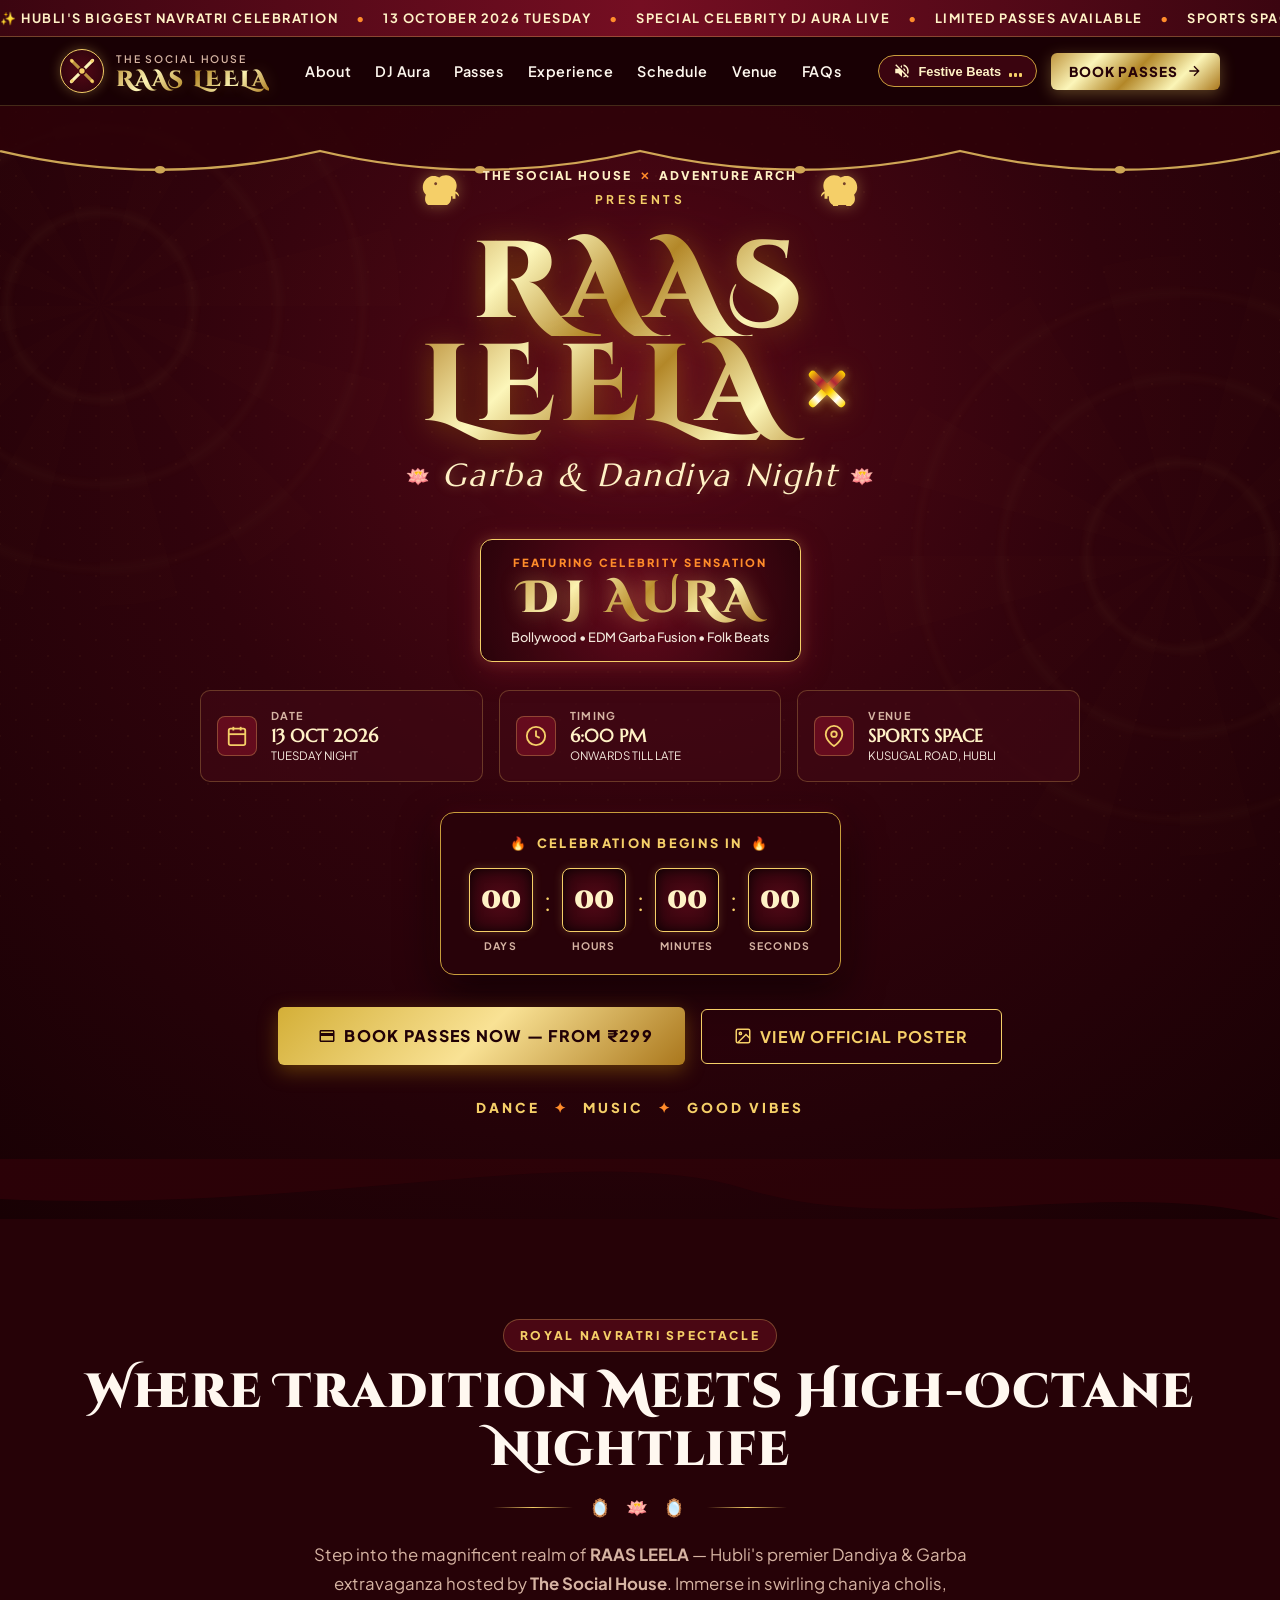
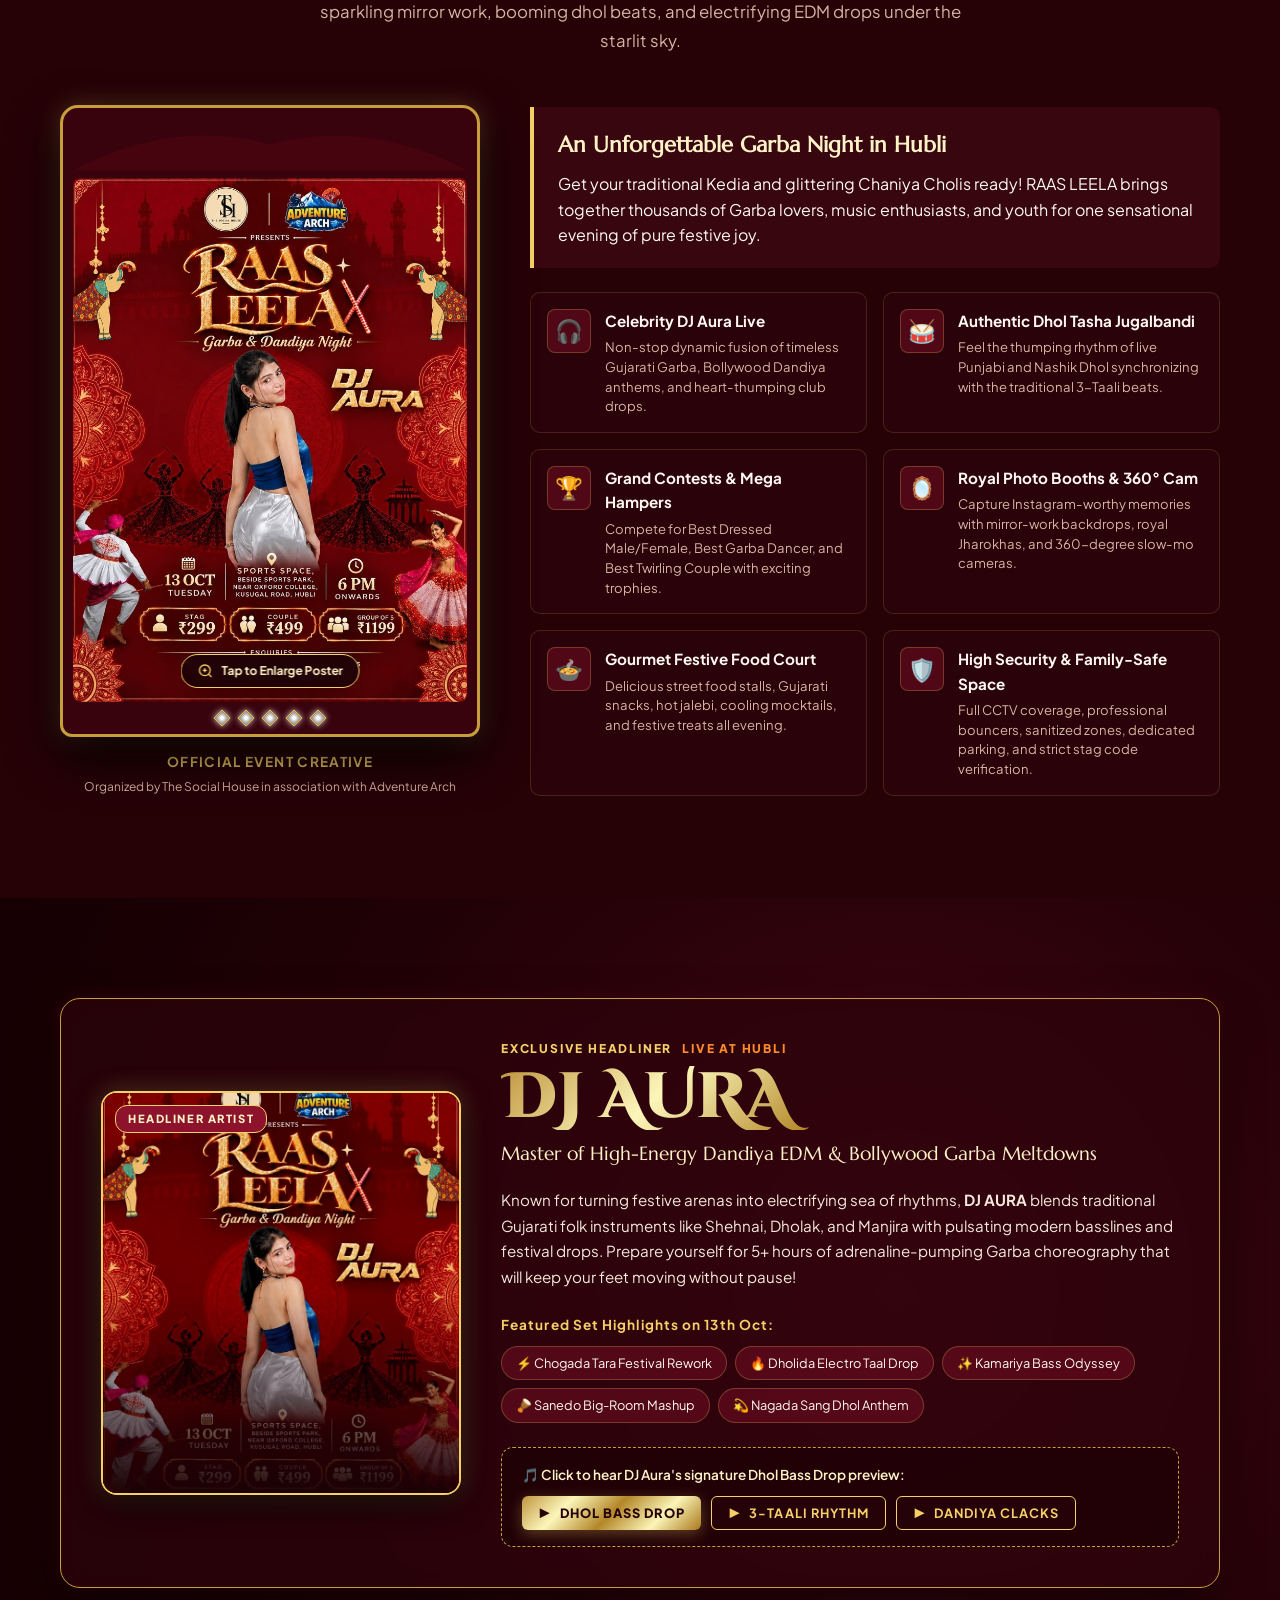
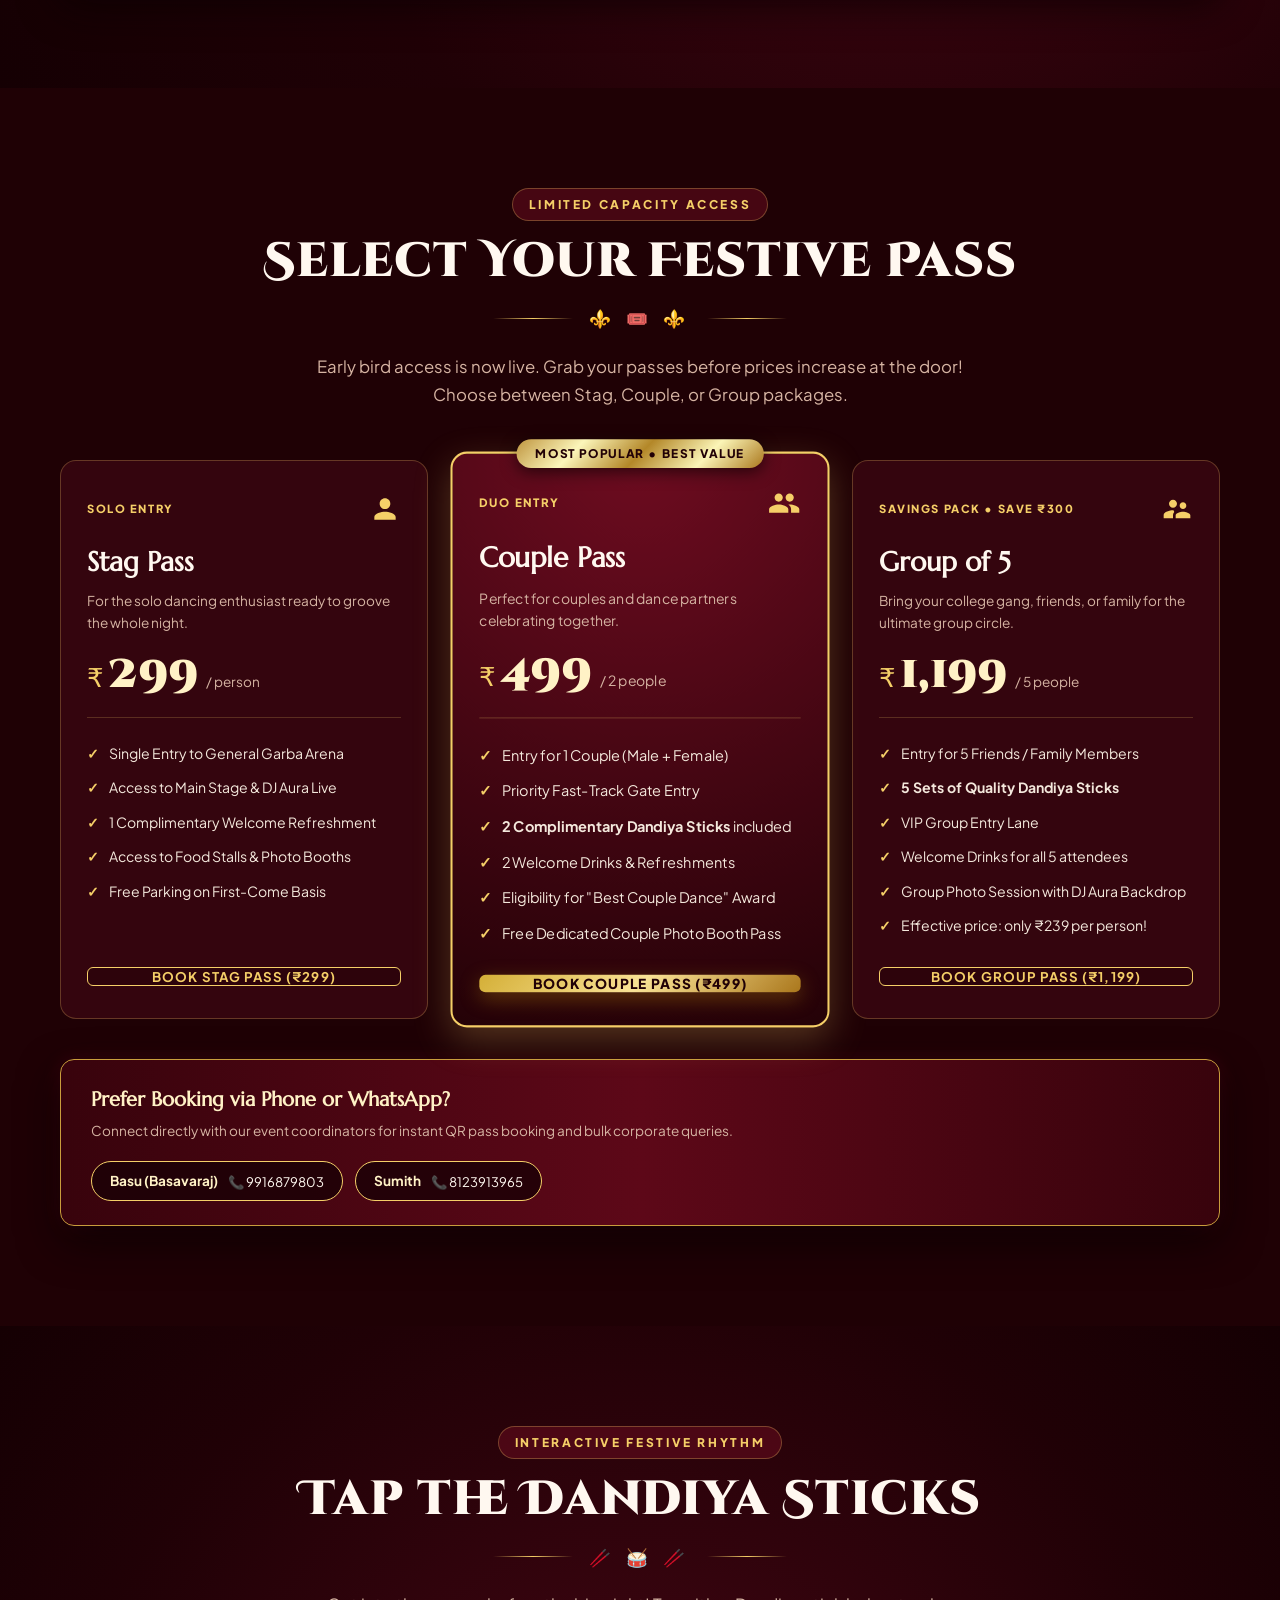
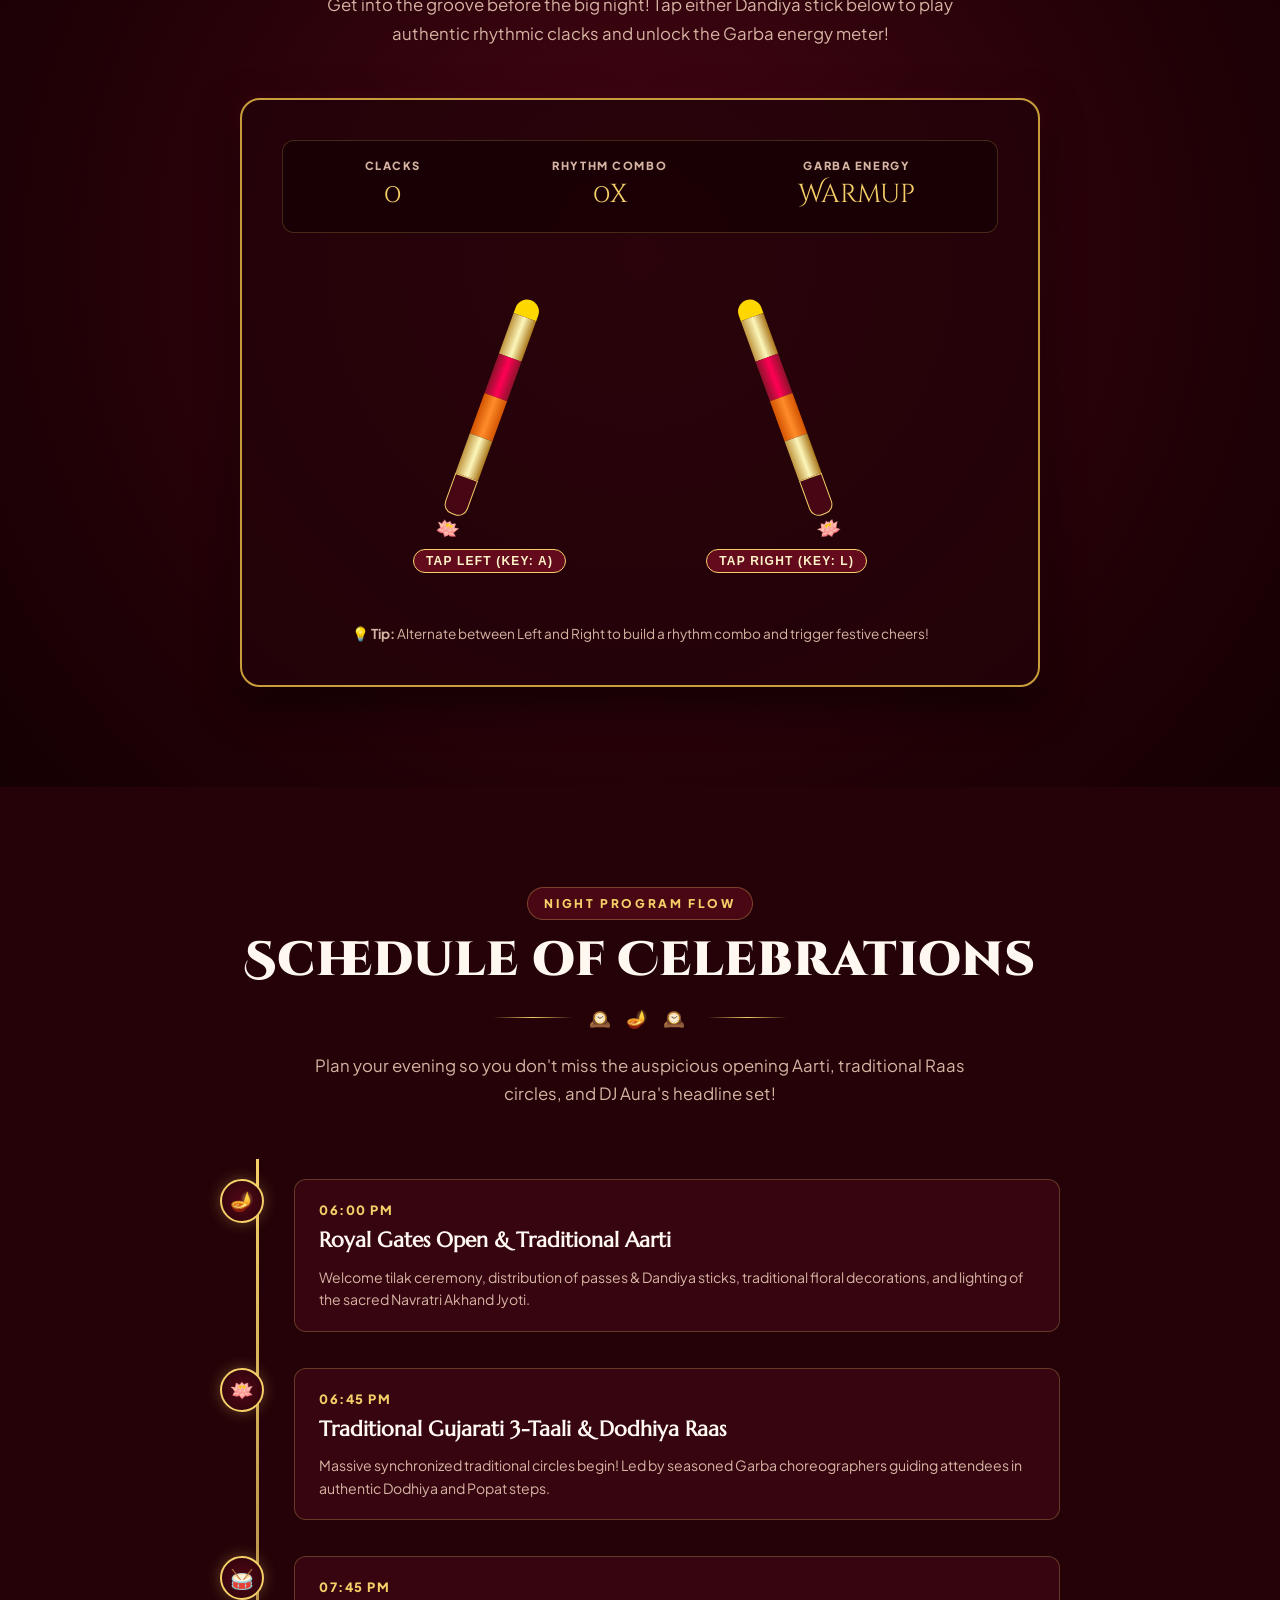
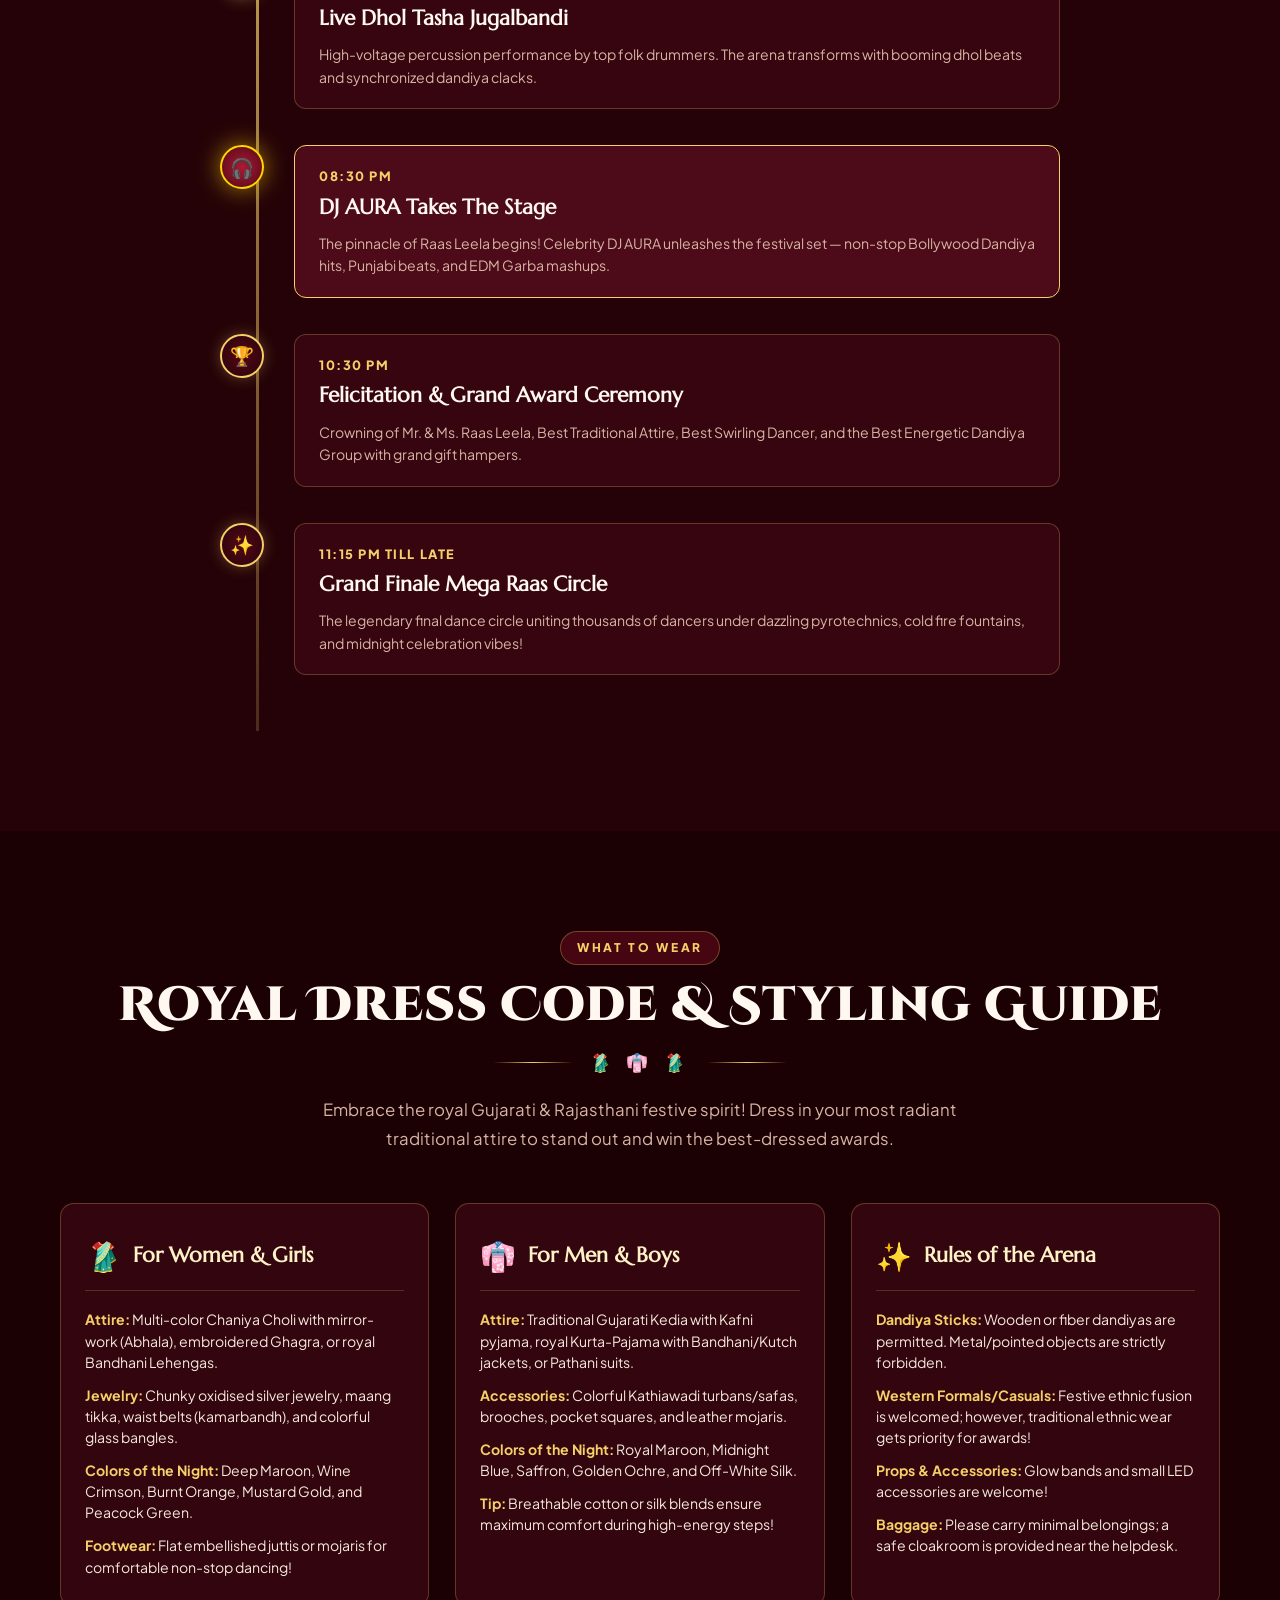
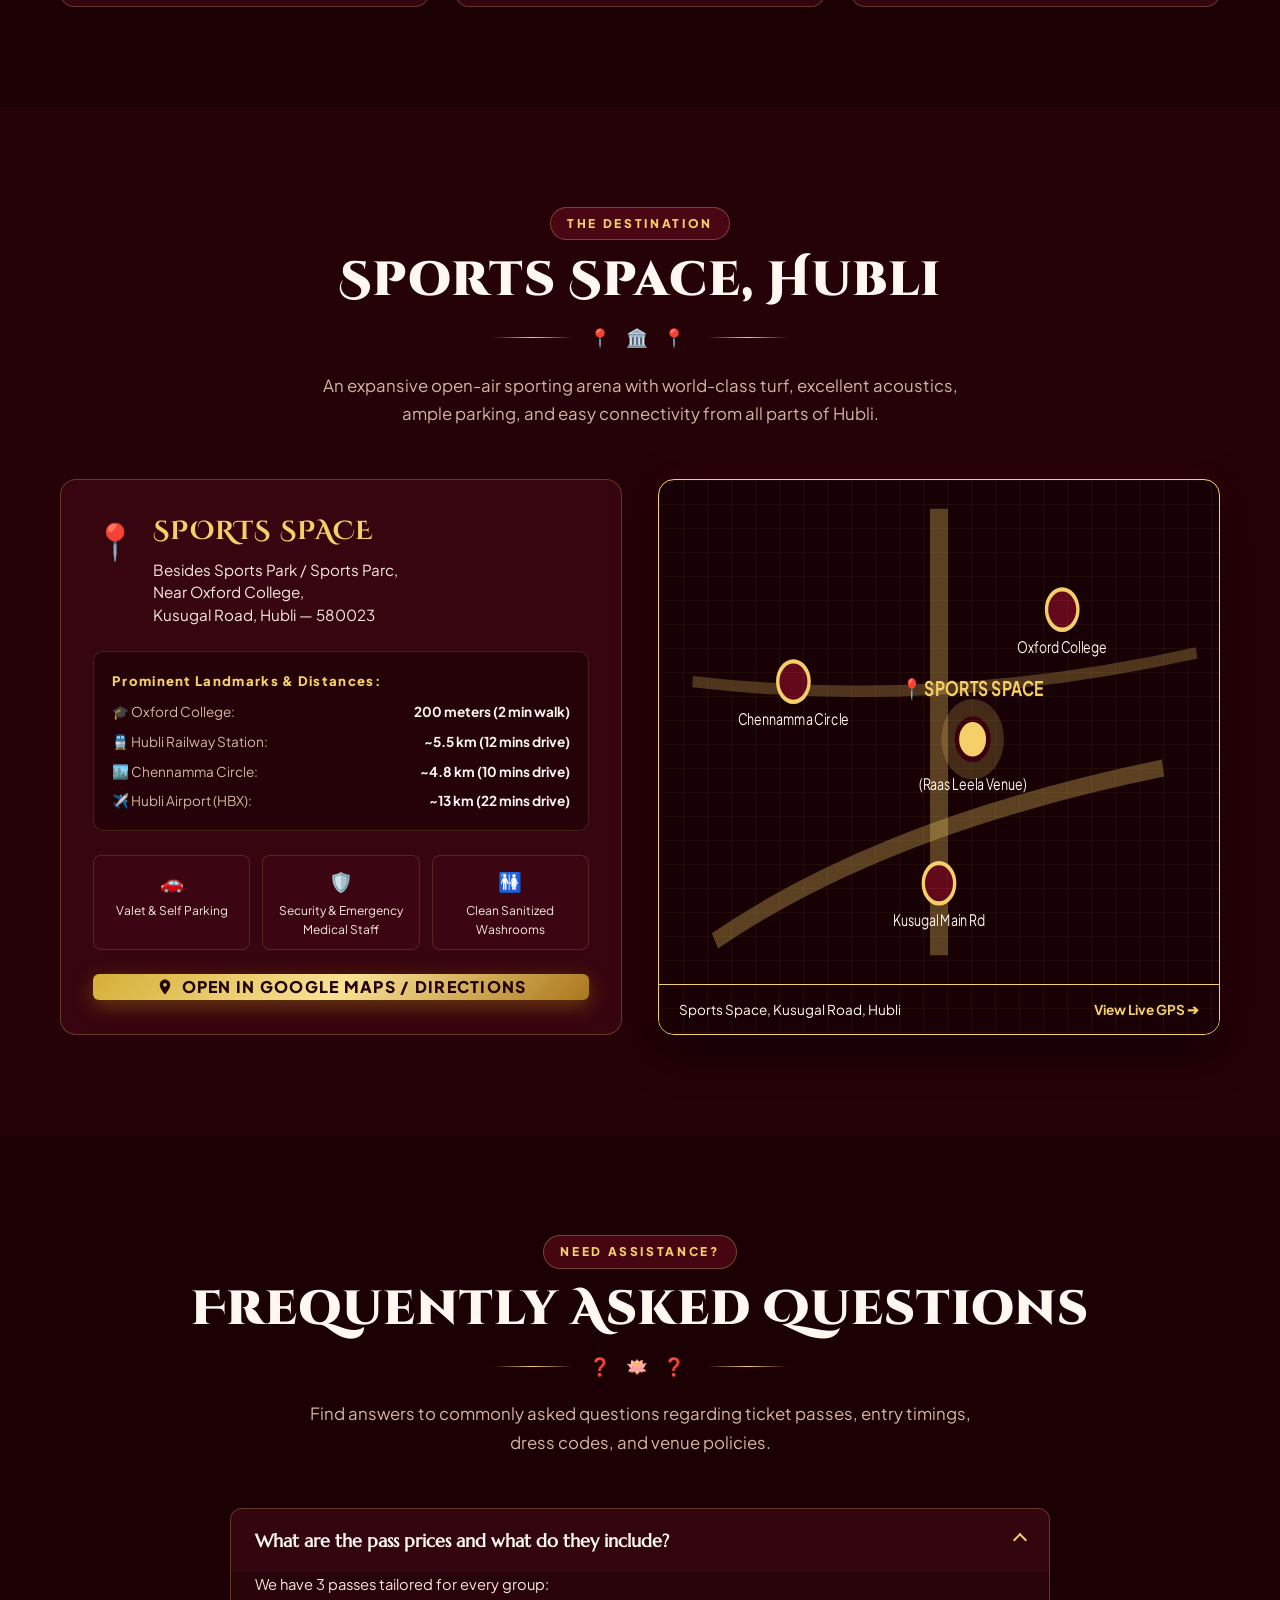
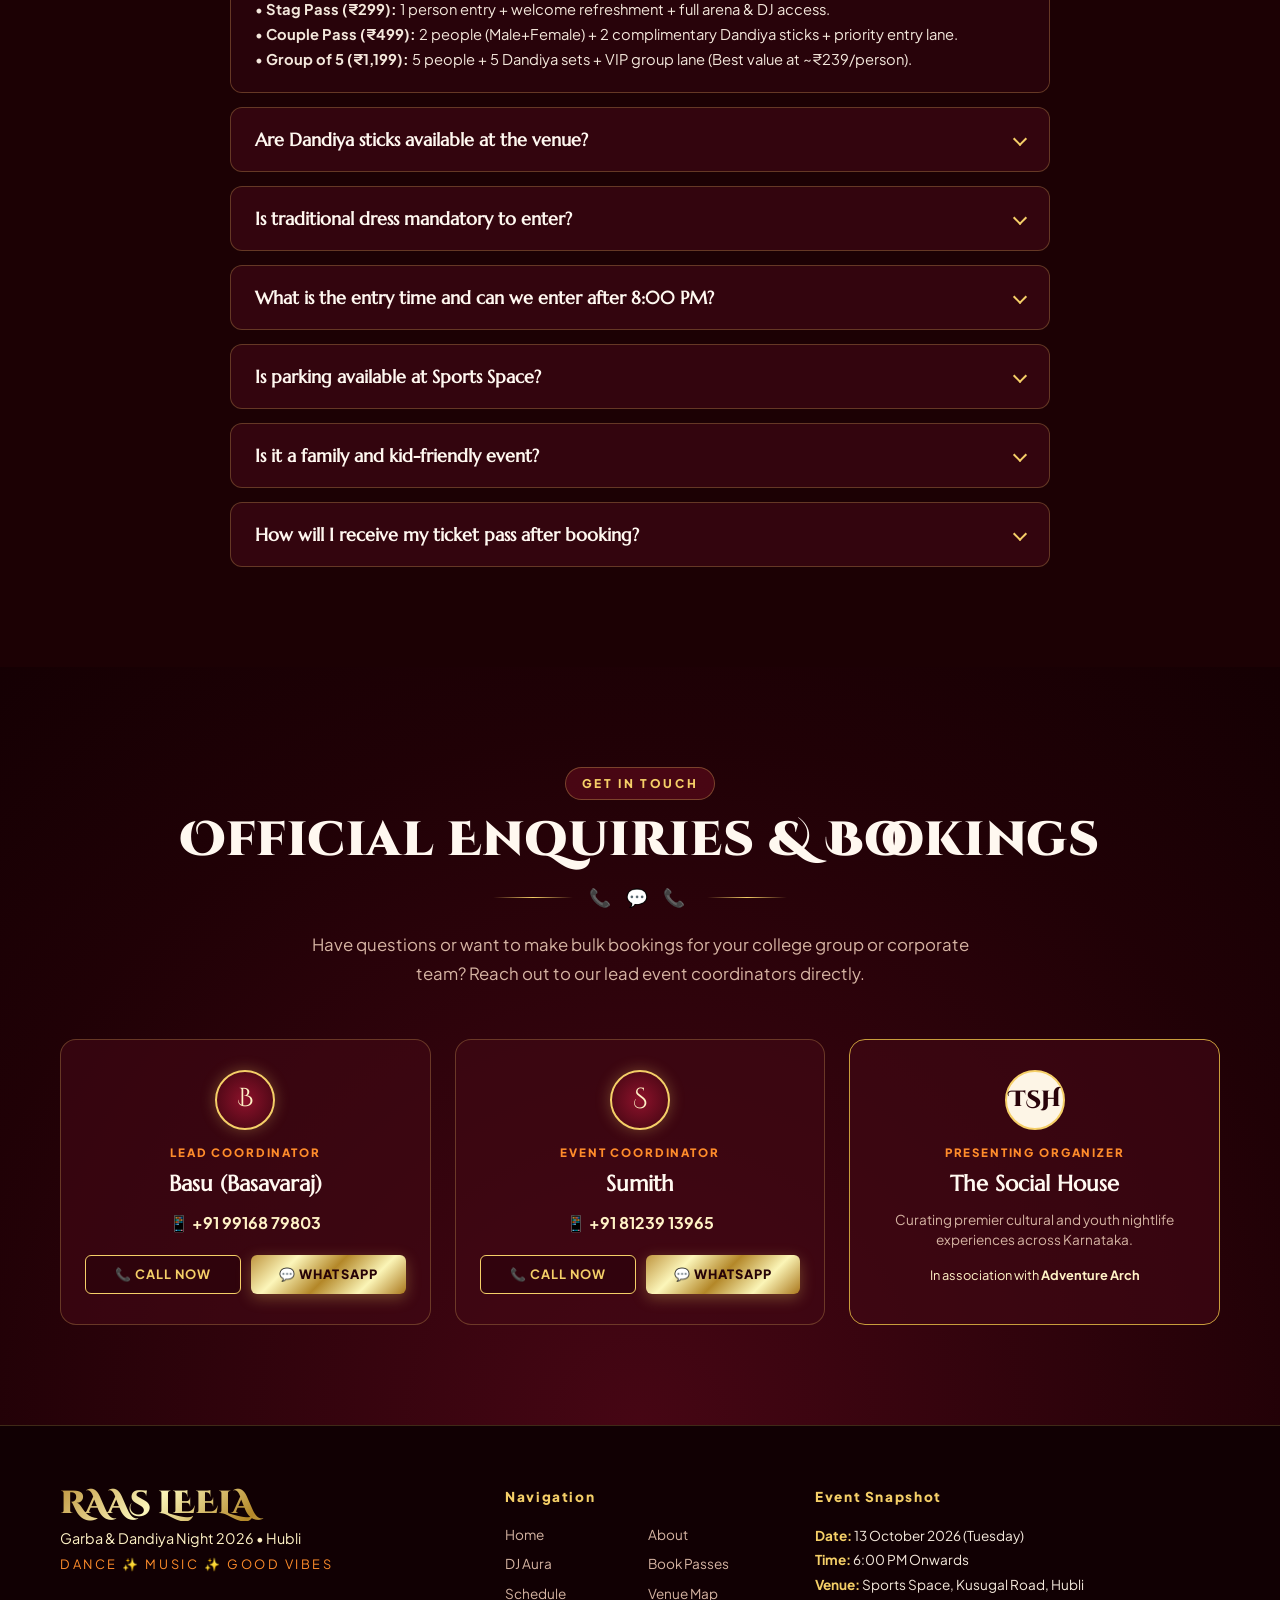
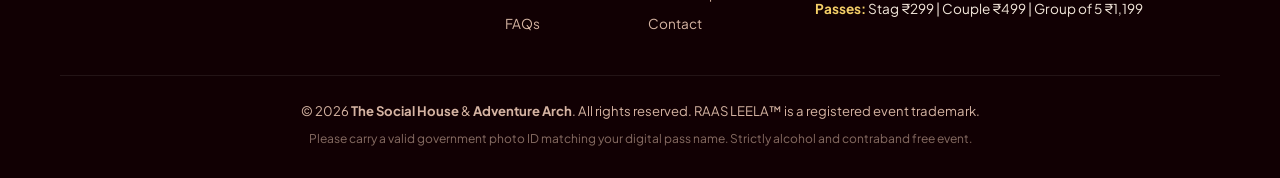
==== index.html @ f347cc09 "Add files via upload" ====
<!DOCTYPE html>
<html lang="en">
<head>
  <meta charset="UTF-8">
  <meta name="viewport" content="width=device-width, initial-scale=1.0">
  <title>RAAS LEELA 2026 | Garba & Dandiya Night with DJ AURA | The Social House, Hubli</title>
  <meta name="description" content="Experience the grandest Navratri celebration in Hubli! RAAS LEELA Garba & Dandiya Night presented by The Social House featuring DJ AURA on 13 October 2026 at Sports Space, Kusugal Road, Hubli. Book your Stag, Couple, and Group passes now!">
  <meta name="keywords" content="Raas Leela, Hubli Garba 2026, Dandiya Night Hubli, DJ Aura, The Social House, Sports Space Hubli, Navratri Hubli, Garba passes">
  
  <!-- Open Graph / Meta -->
  <meta property="og:title" content="RAAS LEELA 2026 | Garba & Dandiya Night with DJ AURA">
  <meta property="og:description" content="The biggest & most energetic Navratri celebration in Hubli! 13 Oct 2026 at Sports Space. Stag, Couple & Group passes live.">
  <meta property="og:image" content="poster.jpg">
  <meta property="og:type" content="website">

  <!-- Favicon SVG -->
  <link rel="icon" href="data:image/svg+xml,<svg xmlns='http://www.w3.org/2000/svg' viewBox='0 0 100 100'><text y='.9em' font-size='90'>🪔</text></svg>">

  <!-- Google Fonts: Royal Indian & Modern Festive Typography -->
  <link rel="preconnect" href="https://fonts.googleapis.com">
  <link rel="preconnect" href="https://fonts.gstatic.com" crossorigin>
  <link href="https://fonts.googleapis.com/css2?family=Cinzel+Decorative:wght@700;900&family=Marcellus&family=Plus+Jakarta+Sans:wght@300;400;500;600;700;800&family=Rozha+One&display=swap" rel="stylesheet">

  <link rel="stylesheet" href="styles.css">
</head>
<body class="theme-royal-maroon">

  <!-- Background Decorative Canvas for Floating Embers & Diya Sparkles -->
  <canvas id="ambient-particles" class="ambient-canvas" aria-hidden="true"></canvas>

  <!-- Traditional Bandhani Subtle Pattern Overlay -->
  <div class="bandhani-pattern-overlay" aria-hidden="true"></div>

  <!-- Announcement Ticker -->
  <div class="top-announcement-bar">
    <div class="ticker-content">
      <span>✨ HUBLI'S BIGGEST NAVRATRI CELEBRATION</span>
      <span class="ticker-bullet">•</span>
      <span>13 OCTOBER 2026 TUESDAY</span>
      <span class="ticker-bullet">•</span>
      <span>SPECIAL CELEBRITY DJ AURA LIVE</span>
      <span class="ticker-bullet">•</span>
      <span>LIMITED PASSES AVAILABLE</span>
      <span class="ticker-bullet">•</span>
      <span>SPORTS SPACE, KUSUGAL ROAD, HUBLI</span>
      <span class="ticker-bullet">•</span>
      <span>DANCE • MUSIC • GOOD VIBES</span>
    </div>
  </div>

  <!-- Main Navigation Header -->
  <header class="site-header" id="header">
    <div class="container header-container">
      
      <!-- Logo Branding -->
      <a href="#hero" class="brand-logo" aria-label="Raas Leela Navratri 2026 Homepage">
        <div class="logo-symbol">
          <!-- Crossed Dandiya Icon -->
          <svg class="dandiya-logo-icon" viewBox="0 0 48 48" fill="none" xmlns="http://www.w3.org/2000/svg">
            <line x1="8" y1="40" x2="40" y2="8" stroke="url(#goldGrad1)" stroke-width="4.5" stroke-linecap="round"/>
            <line x1="40" y1="40" x2="8" y2="8" stroke="url(#goldGrad2)" stroke-width="4.5" stroke-linecap="round"/>
            <circle cx="24" cy="24" r="5" fill="#f5cf68" stroke="#3b000b" stroke-width="2"/>
            <circle cx="9" cy="39" r="2.5" fill="#f5cf68"/>
            <circle cx="39" cy="39" r="2.5" fill="#f5cf68"/>
            <circle cx="9" cy="9" r="2.5" fill="#f5cf68"/>
            <circle cx="39" cy="9" r="2.5" fill="#f5cf68"/>
            <defs>
              <linearGradient id="goldGrad1" x1="0" y1="0" x2="48" y2="48" gradientUnits="userSpaceOnUse">
                <stop stop-color="#bf953f"/>
                <stop offset="0.5" stop-color="#fcf6ba"/>
                <stop offset="1" stop-color="#b38728"/>
              </linearGradient>
              <linearGradient id="goldGrad2" x1="48" y1="0" x2="0" y2="48" gradientUnits="userSpaceOnUse">
                <stop stop-color="#fcf6ba"/>
                <stop offset="0.5" stop-color="#bf953f"/>
                <stop offset="1" stop-color="#aa771c"/>
              </linearGradient>
            </defs>
          </svg>
        </div>
        <div class="logo-text-group">
          <span class="logo-organizer">THE SOCIAL HOUSE</span>
          <span class="logo-title">RAAS LEELA</span>
        </div>
      </a>

      <!-- Desktop Nav Links -->
      <nav class="nav-links" id="navMenu">
        <a href="#about" class="nav-link">About</a>
        <a href="#dj-aura" class="nav-link">DJ Aura</a>
        <a href="#passes" class="nav-link">Passes</a>
        <a href="#experience" class="nav-link">Experience</a>
        <a href="#schedule" class="nav-link">Schedule</a>
        <a href="#venue" class="nav-link">Venue</a>
        <a href="#faq" class="nav-link">FAQs</a>
      </nav>

      <!-- Header Actions: Ambient Audio & Book CTA -->
      <div class="header-actions">
        <!-- Festive Audio Experience Button -->
        <button id="audio-toggle-btn" class="audio-control-btn" title="Toggle Festive Dhol & Dandiya Ambience" aria-label="Toggle Festive Audio">
          <span class="audio-icon-wrap">
            <svg class="audio-icon audio-muted" viewBox="0 0 24 24" fill="currentColor">
              <path d="M16.5 12c0-1.77-1.02-3.29-2.5-4.03v2.21l2.45 2.45c.03-.2.05-.41.05-.63zm2.5 0c0 .94-.2 1.82-.54 2.64l1.51 1.51C20.63 14.91 21 13.5 21 12c0-4.28-2.99-7.86-7-8.77v2.06c2.89.86 5 3.54 5 6.71zM4.27 3L3 4.27 7.73 9H3v6h4l5 5v-6.73l4.25 4.25c-.67.52-1.42.93-2.25 1.18v2.06c1.38-.31 2.63-.95 3.69-1.81L19.73 21 21 19.73l-9-9L4.27 3zM12 4L9.91 6.09 12 8.18V4z"/>
            </svg>
            <svg class="audio-icon audio-playing" viewBox="0 0 24 24" fill="currentColor" style="display:none;">
              <path d="M3 9v6h4l5 5V4L7 9H3zm13.5 3c0-1.77-1.02-3.29-2.5-4.03v8.05c1.48-.73 2.5-2.25 2.5-4.02zM14 3.23v2.06c2.89.86 5 3.54 5 6.71s-2.11 5.85-5 6.71v2.06c4.01-.91 7-4.49 7-8.77s-2.99-7.86-7-8.77z"/>
            </svg>
          </span>
          <span class="audio-label">Festive Beats</span>
          <div class="audio-bars" aria-hidden="true">
            <span class="bar"></span>
            <span class="bar"></span>
            <span class="bar"></span>
          </div>
        </button>

        <a href="#passes" class="btn btn-gold btn-header-cta">
          <span>Book Passes</span>
          <svg class="btn-arrow" viewBox="0 0 24 24" fill="none" stroke="currentColor" stroke-width="2">
            <path d="M5 12h14M12 5l7 7-7 7"/>
          </svg>
        </a>

        <!-- Mobile Menu Toggle Button -->
        <button class="mobile-menu-btn" id="mobileMenuBtn" aria-label="Toggle navigation menu">
          <span class="hamburger-line"></span>
          <span class="hamburger-line"></span>
          <span class="hamburger-line"></span>
        </button>
      </div>

    </div>
  </header>

  <!-- Mobile Drawer Navigation -->
  <div class="mobile-nav-drawer" id="mobileDrawer">
    <div class="drawer-header">
      <div class="drawer-logo">RAAS LEELA</div>
      <button class="drawer-close" id="drawerCloseBtn" aria-label="Close menu">&times;</button>
    </div>
    <div class="drawer-links">
      <a href="#hero" class="drawer-link">Home</a>
      <a href="#about" class="drawer-link">About The Event</a>
      <a href="#dj-aura" class="drawer-link">DJ Aura Spotlight</a>
      <a href="#passes" class="drawer-link">Passes & Pricing</a>
      <a href="#beat-game" class="drawer-link">Dandiya Beat Simulator</a>
      <a href="#experience" class="drawer-link">Highlights</a>
      <a href="#schedule" class="drawer-link">Schedule</a>
      <a href="#venue" class="drawer-link">Venue & Map</a>
      <a href="#faq" class="drawer-link">Frequently Asked Questions</a>
      <a href="#contact" class="drawer-link">Contact & Enquiries</a>
    </div>
    <div class="drawer-cta-group">
      <a href="#passes" class="btn btn-gold btn-block">Book Passes Now</a>
      <a href="https://wa.me/919916879803?text=Hi%20Basu,%20I%20want%20to%20enquire%20about%20RAAS%20LEELA%20passes!" target="_blank" class="btn btn-outline-gold btn-block">WhatsApp Enquiry</a>
    </div>
  </div>

  <main>
    <!-- HERO SECTION -->
    <section class="hero-section" id="hero">
      
      <!-- Ornate Indian Toran & Arch Decorative Canopy -->
      <div class="royal-arch-overlay" aria-hidden="true">
        <svg class="arch-toran-svg" viewBox="0 0 1200 160" preserveAspectRatio="none">
          <path d="M0,0 L1200,0 L1200,60 Q1050,110 900,60 Q750,110 600,60 Q450,110 300,60 Q150,110 0,60 Z" fill="#2d0208"/>
          <path d="M0,60 Q150,110 300,60 Q450,110 600,60 Q750,110 900,60 Q1050,110 1200,60" stroke="#f5cf68" stroke-width="3" fill="none"/>
          <circle cx="150" cy="85" r="5" fill="#f5cf68"/>
          <circle cx="450" cy="85" r="5" fill="#f5cf68"/>
          <circle cx="750" cy="85" r="5" fill="#f5cf68"/>
          <circle cx="1050" cy="85" r="5" fill="#f5cf68"/>
        </svg>
      </div>

      <!-- Rotating Royal Mandalas in Background -->
      <div class="hero-mandala-bg hero-mandala-left" aria-hidden="true"></div>
      <div class="hero-mandala-bg hero-mandala-right" aria-hidden="true"></div>

      <div class="container hero-content">
        
        <!-- Presenter Header with Elephant Motifs (Poster Inspired) -->
        <div class="hero-presenter-badge animate-fade-in">
          <div class="royal-elephant elephant-left" aria-hidden="true">
            <svg viewBox="0 0 60 50" fill="currentColor">
              <path d="M52 38c0-3.5-2.2-6.5-5.5-7.5C48 28 49 24.5 48.5 21c-1-7-7-12-14-12.5-3.5-.2-7 1-9.5 3.2-3-2-6.5-2.7-10-2-7.5 1.5-13 8.5-12.5 16.2.2 3.5 1.8 6.8 4.2 9.2-.8 1.8-1.2 3.8-1.2 5.9 0 4 2 7 5 8.5v3.5h7v-4h11v4h7v-4c3-1.5 5.5-4.5 5.5-8.5v-3.5h2v3.5h4v-7.5zM20 18c1.1 0 2 .9 2 2s-.9 2-2 2-2-.9-2-2 .9-2 2-2z"/>
            </svg>
          </div>
          
          <div class="presenter-tag-wrap">
            <div class="brand-crest-icons">
              <span class="crest-tag">THE SOCIAL HOUSE</span>
              <span class="crest-divider">✕</span>
              <span class="crest-tag">ADVENTURE ARCH</span>
            </div>
            <p class="presents-text">PRESENTS</p>
          </div>

          <div class="royal-elephant elephant-right" aria-hidden="true">
            <svg viewBox="0 0 60 50" fill="currentColor" style="transform: scaleX(-1);">
              <path d="M52 38c0-3.5-2.2-6.5-5.5-7.5C48 28 49 24.5 48.5 21c-1-7-7-12-14-12.5-3.5-.2-7 1-9.5 3.2-3-2-6.5-2.7-10-2-7.5 1.5-13 8.5-12.5 16.2.2 3.5 1.8 6.8 4.2 9.2-.8 1.8-1.2 3.8-1.2 5.9 0 4 2 7 5 8.5v3.5h7v-4h11v4h7v-4c3-1.5 5.5-4.5 5.5-8.5v-3.5h2v3.5h4v-7.5zM20 18c1.1 0 2 .9 2 2s-.9 2-2 2-2-.9-2-2 .9-2 2-2z"/>
            </svg>
          </div>
        </div>

        <!-- Grand Event Title: RAAS LEELA X with Crossed Dandiya Sticks -->
        <div class="hero-title-container">
          <div class="title-glow-aura" aria-hidden="true"></div>
          <h1 class="hero-title">
            <span class="title-main">RAAS</span>
            <span class="title-sub">
              LEELA
              <span class="crossed-dandiya-x" title="Raas Leela X">
                <span class="dandiya-stick dandiya-stick-1"></span>
                <span class="dandiya-stick dandiya-stick-2"></span>
              </span>
            </span>
          </h1>
          <div class="hero-subtitle-ribbon">
            <span class="ribbon-flourish">🪷</span>
            <span class="ribbon-text">Garba & Dandiya Night</span>
            <span class="ribbon-flourish">🪷</span>
          </div>
        </div>

        <!-- DJ AURA Headliner Card -->
        <div class="dj-headliner-badge animate-scale-in">
          <div class="dj-sparkle-ring" aria-hidden="true"></div>
          <span class="dj-pre-tag">FEATURING CELEBRITY SENSATION</span>
          <div class="dj-name-gold">DJ AURA</div>
          <span class="dj-sub-tag">Bollywood • EDM Garba Fusion • Folk Beats</span>
        </div>

        <!-- Quick Event Meta Pills -->
        <div class="hero-event-meta-grid">
          <div class="meta-card">
            <div class="meta-icon">
              <svg viewBox="0 0 24 24" fill="none" stroke="currentColor" stroke-width="2">
                <rect x="3" y="4" width="18" height="18" rx="2" ry="2"/>
                <line x1="16" y1="2" x2="16" y2="6"/>
                <line x1="8" y1="2" x2="8" y2="6"/>
                <line x1="3" y1="10" x2="21" y2="10"/>
              </svg>
            </div>
            <div class="meta-details">
              <span class="meta-label">DATE</span>
              <strong class="meta-val">13 OCT 2026</strong>
              <span class="meta-sub">TUESDAY NIGHT</span>
            </div>
          </div>

          <div class="meta-card">
            <div class="meta-icon">
              <svg viewBox="0 0 24 24" fill="none" stroke="currentColor" stroke-width="2">
                <circle cx="12" cy="12" r="10"/>
                <polyline points="12 6 12 12 16 14"/>
              </svg>
            </div>
            <div class="meta-details">
              <span class="meta-label">TIMING</span>
              <strong class="meta-val">6:00 PM</strong>
              <span class="meta-sub">ONWARDS TILL LATE</span>
            </div>
          </div>

          <div class="meta-card">
            <div class="meta-icon">
              <svg viewBox="0 0 24 24" fill="none" stroke="currentColor" stroke-width="2">
                <path d="M21 10c0 7-9 13-9 13s-9-6-9-13a9 9 0 0 1 18 0z"/>
                <circle cx="12" cy="10" r="3"/>
              </svg>
            </div>
            <div class="meta-details">
              <span class="meta-label">VENUE</span>
              <strong class="meta-val">SPORTS SPACE</strong>
              <span class="meta-sub">KUSUGAL ROAD, HUBLI</span>
            </div>
          </div>
        </div>

        <!-- Live Countdown Timer -->
        <div class="countdown-card" id="countdown-wrapper">
          <div class="countdown-heading">
            <span class="flame-icon">🔥</span>
            <span>CELEBRATION BEGINS IN</span>
            <span class="flame-icon">🔥</span>
          </div>
          <div class="countdown-timer-grid">
            <div class="countdown-unit">
              <div class="count-box" id="cd-days">00</div>
              <span class="count-label">DAYS</span>
            </div>
            <div class="countdown-sep">:</div>
            <div class="countdown-unit">
              <div class="count-box" id="cd-hours">00</div>
              <span class="count-label">HOURS</span>
            </div>
            <div class="countdown-sep">:</div>
            <div class="countdown-unit">
              <div class="count-box" id="cd-minutes">00</div>
              <span class="count-label">MINUTES</span>
            </div>
            <div class="countdown-sep">:</div>
            <div class="countdown-unit">
              <div class="count-box" id="cd-seconds">00</div>
              <span class="count-label">SECONDS</span>
            </div>
          </div>
        </div>

        <!-- Hero Call to Action Buttons -->
        <div class="hero-cta-group">
          <a href="#passes" class="btn btn-royal-gold btn-large pulse-glow">
            <span class="btn-shine"></span>
            <svg class="btn-icon" viewBox="0 0 24 24" fill="currentColor">
              <path d="M20 4H4c-1.11 0-1.99.89-1.99 2L2 18c0 1.11.89 2 2 2h16c1.11 0 2-.89 2-2V6c0-1.11-.89-2-2-2zm0 14H4v-6h16v6zm0-10H4V6h16v2z"/>
            </svg>
            <span>BOOK PASSES NOW — FROM ₹299</span>
          </a>
          
          <button id="view-poster-btn" class="btn btn-outline-gold btn-large">
            <svg class="btn-icon" viewBox="0 0 24 24" fill="none" stroke="currentColor" stroke-width="2">
              <rect x="3" y="3" width="18" height="18" rx="2" ry="2"/>
              <circle cx="8.5" cy="8.5" r="1.5"/>
              <polyline points="21 15 16 10 5 21"/>
            </svg>
            <span>VIEW OFFICIAL POSTER</span>
          </button>
        </div>

        <!-- Tagline Pills -->
        <div class="hero-vibe-tagline">
          <span class="vibe-item">DANCE</span>
          <span class="vibe-star">✦</span>
          <span class="vibe-item">MUSIC</span>
          <span class="vibe-star">✦</span>
          <span class="vibe-item">GOOD VIBES</span>
        </div>

      </div>

      <!-- Wave Bottom Transition -->
      <div class="section-divider-curve">
        <svg viewBox="0 0 1200 120" preserveAspectRatio="none">
          <path d="M0,0 C150,90 350,-40 500,60 C650,160 900,10 1200,40 L1200,120 L0,120 Z" fill="#2d0208"></path>
        </svg>
      </div>

    </section>

    <!-- SECTION 2: ABOUT THE EVENT & OFFICIAL POSTER SPOTLIGHT -->
    <section class="section about-section" id="about">
      <div class="container">
        
        <div class="section-header text-center">
          <span class="section-tag-gold">ROYAL NAVRATRI SPECTACLE</span>
          <h2 class="section-title">Where Tradition Meets High-Octane Nightlife</h2>
          <div class="ornamental-divider" aria-hidden="true">
            <span class="divider-line"></span>
            <span class="divider-motif">🪞 🪷 🪞</span>
            <span class="divider-line"></span>
          </div>
          <p class="section-subtitle">
            Step into the magnificent realm of <strong>RAAS LEELA</strong> — Hubli's premier Dandiya & Garba extravaganza hosted by <strong>The Social House</strong>. Immerse in swirling chaniya cholis, sparkling mirror work, booming dhol beats, and electrifying EDM drops under the starlit sky.
          </p>
        </div>

        <div class="about-grid">
          
          <!-- Poster Showcase Card -->
          <div class="poster-card-wrap">
            <div class="jharokha-frame">
              <div class="jharokha-arch-top">
                <svg viewBox="0 0 300 40" preserveAspectRatio="none">
                  <path d="M0,40 Q75,0 150,20 Q225,0 300,40 Z" fill="#46040e"/>
                </svg>
              </div>
              <div class="poster-img-container" id="posterClickTrigger">
                <img src="poster.jpg" alt="Raas Leela Garba & Dandiya Night 2026 Official Poster featuring DJ Aura" class="official-poster-img" loading="lazy">
                <div class="poster-overlay-badge">
                  <svg viewBox="0 0 24 24" fill="none" stroke="currentColor" stroke-width="2">
                    <circle cx="11" cy="11" r="8"/>
                    <line x1="21" y1="21" x2="16.65" y2="16.65"/>
                    <line x1="11" y1="8" x2="11" y2="14"/>
                    <line x1="8" y1="11" x2="14" y2="11"/>
                  </svg>
                  <span>Tap to Enlarge Poster</span>
                </div>
              </div>
              <div class="mirror-stud-bottom">
                <span class="mirror-stud"></span>
                <span class="mirror-stud"></span>
                <span class="mirror-stud"></span>
                <span class="mirror-stud"></span>
                <span class="mirror-stud"></span>
              </div>
            </div>
            <div class="poster-caption">
              <strong>OFFICIAL EVENT CREATIVE</strong>
              <span>Organized by The Social House in association with Adventure Arch</span>
            </div>
          </div>

          <!-- Event Pillars and Experience Highlights -->
          <div class="about-highlights-wrap">
            
            <div class="festive-intro-card">
              <h3 class="card-intro-title">An Unforgettable Garba Night in Hubli</h3>
              <p>
                Get your traditional Kedia and glittering Chaniya Cholis ready! RAAS LEELA brings together thousands of Garba lovers, music enthusiasts, and youth for one sensational evening of pure festive joy.
              </p>
            </div>

            <div class="feature-pills-list">
              
              <div class="feature-item">
                <div class="feature-icon-badge">
                  <span>🎧</span>
                </div>
                <div class="feature-text">
                  <h4>Celebrity DJ Aura Live</h4>
                  <p>Non-stop dynamic fusion of timeless Gujarati Garba, Bollywood Dandiya anthems, and heart-thumping club drops.</p>
                </div>
              </div>

              <div class="feature-item">
                <div class="feature-icon-badge">
                  <span>🥁</span>
                </div>
                <div class="feature-text">
                  <h4>Authentic Dhol Tasha Jugalbandi</h4>
                  <p>Feel the thumping rhythm of live Punjabi and Nashik Dhol synchronizing with the traditional 3-Taali beats.</p>
                </div>
              </div>

              <div class="feature-item">
                <div class="feature-icon-badge">
                  <span>🏆</span>
                </div>
                <div class="feature-text">
                  <h4>Grand Contests & Mega Hampers</h4>
                  <p>Compete for Best Dressed Male/Female, Best Garba Dancer, and Best Twirling Couple with exciting trophies.</p>
                </div>
              </div>

              <div class="feature-item">
                <div class="feature-icon-badge">
                  <span>🪞</span>
                </div>
                <div class="feature-text">
                  <h4>Royal Photo Booths & 360° Cam</h4>
                  <p>Capture Instagram-worthy memories with mirror-work backdrops, royal Jharokhas, and 360-degree slow-mo cameras.</p>
                </div>
              </div>

              <div class="feature-item">
                <div class="feature-icon-badge">
                  <span>🍲</span>
                </div>
                <div class="feature-text">
                  <h4>Gourmet Festive Food Court</h4>
                  <p>Delicious street food stalls, Gujarati snacks, hot jalebi, cooling mocktails, and festive treats all evening.</p>
                </div>
              </div>

              <div class="feature-item">
                <div class="feature-icon-badge">
                  <span>🛡️</span>
                </div>
                <div class="feature-text">
                  <h4>High Security & Family-Safe Space</h4>
                  <p>Full CCTV coverage, professional bouncers, sanitized zones, dedicated parking, and strict stag code verification.</p>
                </div>
              </div>

            </div>

          </div>

        </div>

      </div>
    </section>

    <!-- SECTION 3: DJ AURA SPOTLIGHT -->
    <section class="section dj-section" id="dj-aura">
      <div class="container">
        
        <div class="dj-spotlight-card">
          <div class="dj-grid">
            
            <div class="dj-visual-column">
              <div class="dj-portrait-frame">
                <div class="dj-neon-halo" aria-hidden="true"></div>
                <!-- Stylized representation & poster cutout homage -->
                <div class="dj-silhouette-art">
                  <div class="artist-badge-top">HEADLINER ARTIST</div>
                  <div class="dj-art-container">
                    <img src="poster.jpg" alt="DJ Aura at Raas Leela" class="dj-art-image" loading="lazy">
                    <div class="dj-gradient-fade"></div>
                  </div>
                  <div class="dj-soundwave-bars" aria-hidden="true">
                    <span></span><span></span><span></span><span></span><span></span>
                    <span></span><span></span><span></span><span></span><span></span>
                  </div>
                </div>
              </div>
            </div>

            <div class="dj-info-column">
              <div class="dj-subtitle-wrap">
                <span class="sub-pill">EXCLUSIVE HEADLINER</span>
                <span class="city-pill">LIVE AT HUBLI</span>
              </div>
              <h2 class="dj-main-name">DJ AURA</h2>
              <p class="dj-genre-tagline">Master of High-Energy Dandiya EDM & Bollywood Garba Meltdowns</p>
              
              <p class="dj-bio-text">
                Known for turning festive arenas into electrifying sea of rhythms, <strong>DJ AURA</strong> blends traditional Gujarati folk instruments like Shehnai, Dholak, and Manjira with pulsating modern basslines and festival drops. Prepare yourself for 5+ hours of adrenaline-pumping Garba choreography that will keep your feet moving without pause!
              </p>

              <div class="dj-track-samples">
                <h4 class="tracks-heading">Featured Set Highlights on 13th Oct:</h4>
                <div class="track-pills-wrap">
                  <span class="track-pill">⚡ Chogada Tara Festival Rework</span>
                  <span class="track-pill">🔥 Dholida Electro Taal Drop</span>
                  <span class="track-pill">✨ Kamariya Bass Odyssey</span>
                  <span class="track-pill">🪘 Sanedo Big-Room Mashup</span>
                  <span class="track-pill">💫 Nagada Sang Dhol Anthem</span>
                </div>
              </div>

              <!-- Interactive Soundboard Demo -->
              <div class="dj-audio-interactive">
                <div class="sound-prompt">
                  <span>🎵 Click to hear DJ Aura's signature Dhol Bass Drop preview:</span>
                </div>
                <div class="sound-btn-row">
                  <button class="btn btn-gold btn-sm play-dj-sample" data-sound="dhol-drop">
                    <span class="icon">▶</span> Dhol Bass Drop
                  </button>
                  <button class="btn btn-outline-gold btn-sm play-dj-sample" data-sound="garba-groove">
                    <span class="icon">▶</span> 3-Taali Rhythm
                  </button>
                  <button class="btn btn-outline-gold btn-sm play-dj-sample" data-sound="clack-tempo">
                    <span class="icon">▶</span> Dandiya Clacks
                  </button>
                </div>
              </div>

            </div>

          </div>
        </div>

      </div>
    </section>

    <!-- SECTION 4: PASSES & TICKET BOOKING (PRIMARY CONVERSION) -->
    <section class="section passes-section" id="passes">
      <div class="container">
        
        <div class="section-header text-center">
          <span class="section-tag-gold">LIMITED CAPACITY ACCESS</span>
          <h2 class="section-title">Select Your Festive Pass</h2>
          <div class="ornamental-divider" aria-hidden="true">
            <span class="divider-line"></span>
            <span class="divider-motif">⚜️ 🎟️ ⚜️</span>
            <span class="divider-line"></span>
          </div>
          <p class="section-subtitle">
            Early bird access is now live. Grab your passes before prices increase at the door! Choose between Stag, Couple, or Group packages.
          </p>
        </div>

        <!-- 3 Tier Pass Cards -->
        <div class="pricing-cards-grid">
          
          <!-- CARD 1: STAG PASS -->
          <div class="ticket-card stag-card" data-pass-type="Stag Pass" data-price="299">
            <div class="card-ornament-header">
              <div class="pass-tag">SOLO ENTRY</div>
              <div class="pass-icon">
                <svg viewBox="0 0 24 24" fill="currentColor">
                  <path d="M12 12c2.21 0 4-1.79 4-4s-1.79-4-4-4-4 1.79-4 4 1.79 4 4 4zm0 2c-2.67 0-8 1.34-8 4v2h16v-2c0-2.66-5.33-4-8-4z"/>
                </svg>
              </div>
            </div>
            
            <h3 class="pass-title">Stag Pass</h3>
            <p class="pass-desc">For the solo dancing enthusiast ready to groove the whole night.</p>
            
            <div class="pass-price-box">
              <span class="currency">₹</span>
              <span class="amount">299</span>
              <span class="unit">/ person</span>
            </div>

            <ul class="pass-perks-list">
              <li>
                <span class="check-icon">✓</span>
                <span>Single Entry to General Garba Arena</span>
              </li>
              <li>
                <span class="check-icon">✓</span>
                <span>Access to Main Stage & DJ Aura Live</span>
              </li>
              <li>
                <span class="check-icon">✓</span>
                <span>1 Complimentary Welcome Refreshment</span>
              </li>
              <li>
                <span class="check-icon">✓</span>
                <span>Access to Food Stalls & Photo Booths</span>
              </li>
              <li>
                <span class="check-icon">✓</span>
                <span>Free Parking on First-Come Basis</span>
              </li>
            </ul>

            <button class="btn btn-outline-gold btn-block book-now-btn" data-type="stag" data-price="299">
              Book Stag Pass (₹299)
            </button>
          </div>

          <!-- CARD 2: COUPLE PASS (FEATURED / MOST POPULAR) -->
          <div class="ticket-card couple-card featured-pass" data-pass-type="Couple Pass" data-price="499">
            <div class="featured-badge">MOST POPULAR • BEST VALUE</div>
            
            <div class="card-ornament-header">
              <div class="pass-tag">DUO ENTRY</div>
              <div class="pass-icon">
                <svg viewBox="0 0 24 24" fill="currentColor">
                  <path d="M16 11c1.66 0 2.99-1.34 2.99-3S17.66 5 16 5c-1.66 0-3 1.34-3 3s1.34 3 3 3zm-8 0c1.66 0 2.99-1.34 2.99-3S9.66 5 8 5C6.34 5 5 6.34 5 8s1.34 3 3 3zm0 2c-2.33 0-7 1.17-7 3.5V19h14v-2.5c0-2.33-4.67-3.5-7-3.5zm8 0c-.29 0-.62.02-.97.05 1.16.84 1.97 1.97 1.97 3.45V19h6v-2.5c0-2.33-4.67-3.5-7-3.5z"/>
                </svg>
              </div>
            </div>
            
            <h3 class="pass-title">Couple Pass</h3>
            <p class="pass-desc">Perfect for couples and dance partners celebrating together.</p>
            
            <div class="pass-price-box">
              <span class="currency">₹</span>
              <span class="amount">499</span>
              <span class="unit">/ 2 people</span>
            </div>

            <ul class="pass-perks-list">
              <li>
                <span class="check-icon">✓</span>
                <span>Entry for 1 Couple (Male + Female)</span>
              </li>
              <li>
                <span class="check-icon">✓</span>
                <span>Priority Fast-Track Gate Entry</span>
              </li>
              <li>
                <span class="check-icon">✓</span>
                <span><strong>2 Complimentary Dandiya Sticks</strong> included</span>
              </li>
              <li>
                <span class="check-icon">✓</span>
                <span>2 Welcome Drinks & Refreshments</span>
              </li>
              <li>
                <span class="check-icon">✓</span>
                <span>Eligibility for "Best Couple Dance" Award</span>
              </li>
              <li>
                <span class="check-icon">✓</span>
                <span>Free Dedicated Couple Photo Booth Pass</span>
              </li>
            </ul>

            <button class="btn btn-royal-gold btn-block book-now-btn pulse-subtle" data-type="couple" data-price="499">
              Book Couple Pass (₹499)
            </button>
          </div>

          <!-- CARD 3: GROUP OF 5 PASS -->
          <div class="ticket-card group-card" data-pass-type="Group of 5" data-price="1199">
            <div class="card-ornament-header">
              <div class="pass-tag">SAVINGS PACK • SAVE ₹300</div>
              <div class="pass-icon">
                <svg viewBox="0 0 24 24" fill="currentColor">
                  <path d="M16.5 12c1.38 0 2.49-1.12 2.49-2.5S17.88 7 16.5 7C15.12 7 14 8.12 14 9.5s1.12 2.5 2.5 2.5zM9 11c1.66 0 2.99-1.34 2.99-3S10.66 5 9 5C7.34 5 6 6.34 6 8s1.34 3 3 3zm7.5 3c-1.83 0-5.5.92-5.5 2.75V19h11v-2.25c0-1.83-3.67-2.75-5.5-2.75zM9 13c-2.33 0-7 1.17-7 3.5V19h7v-2.5c0-.85.34-1.63.92-2.26C9.62 13.09 9.3 13 9 13z"/>
                </svg>
              </div>
            </div>
            
            <h3 class="pass-title">Group of 5</h3>
            <p class="pass-desc">Bring your college gang, friends, or family for the ultimate group circle.</p>
            
            <div class="pass-price-box">
              <span class="currency">₹</span>
              <span class="amount">1,199</span>
              <span class="unit">/ 5 people</span>
            </div>

            <ul class="pass-perks-list">
              <li>
                <span class="check-icon">✓</span>
                <span>Entry for 5 Friends / Family Members</span>
              </li>
              <li>
                <span class="check-icon">✓</span>
                <span><strong>5 Sets of Quality Dandiya Sticks</strong></span>
              </li>
              <li>
                <span class="check-icon">✓</span>
                <span>VIP Group Entry Lane</span>
              </li>
              <li>
                <span class="check-icon">✓</span>
                <span>Welcome Drinks for all 5 attendees</span>
              </li>
              <li>
                <span class="check-icon">✓</span>
                <span>Group Photo Session with DJ Aura Backdrop</span>
              </li>
              <li>
                <span class="check-icon">✓</span>
                <span>Effective price: only ₹239 per person!</span>
              </li>
            </ul>

            <button class="btn btn-outline-gold btn-block book-now-btn" data-type="group" data-price="1199">
              Book Group Pass (₹1,199)
            </button>
          </div>

        </div>

        <!-- Direct WhatsApp / Phone Quick Booking Strip -->
        <div class="direct-enquiry-banner">
          <div class="enquiry-banner-content">
            <div class="banner-text">
              <h4>Prefer Booking via Phone or WhatsApp?</h4>
              <p>Connect directly with our event coordinators for instant QR pass booking and bulk corporate queries.</p>
            </div>
            <div class="banner-contacts">
              <a href="https://wa.me/919916879803?text=Hi%20Basu,%20I%20want%20to%20book%20passes%20for%20RAAS%20LEELA%202026!" target="_blank" class="contact-pill-btn">
                <span class="contact-name">Basu (Basavaraj)</span>
                <span class="contact-number">📞 9916879803</span>
              </a>
              <a href="https://wa.me/918123913965?text=Hi%20Sumith,%20I%20want%20to%20book%20passes%20for%20RAAS%20LEELA%202026!" target="_blank" class="contact-pill-btn">
                <span class="contact-name">Sumith</span>
                <span class="contact-number">📞 8123913965</span>
              </a>
            </div>
          </div>
        </div>

      </div>
    </section>

    <!-- SECTION 5: INTERACTIVE DANDIYA BEAT SIMULATOR (FUN FESTIVE FEATURE) -->
    <section class="section dandiya-game-section" id="beat-game">
      <div class="container">
        
        <div class="section-header text-center">
          <span class="section-tag-gold">INTERACTIVE FESTIVE RHYTHM</span>
          <h2 class="section-title">Tap the Dandiya Sticks</h2>
          <div class="ornamental-divider" aria-hidden="true">
            <span class="divider-line"></span>
            <span class="divider-motif">🥢 🥁 🥢</span>
            <span class="divider-line"></span>
          </div>
          <p class="section-subtitle">
            Get into the groove before the big night! Tap either Dandiya stick below to play authentic rhythmic clacks and unlock the Garba energy meter!
          </p>
        </div>

        <div class="dandiya-pad-container">
          
          <div class="combo-score-board">
            <div class="score-item">
              <span class="score-label">CLACKS</span>
              <span class="score-val" id="clack-count">0</span>
            </div>
            <div class="score-item">
              <span class="score-label">RHYTHM COMBO</span>
              <span class="score-val" id="combo-count">0x</span>
            </div>
            <div class="score-item">
              <span class="score-label">GARBA ENERGY</span>
              <span class="score-val" id="energy-meter">Warmup</span>
            </div>
          </div>

          <!-- Interactive Dandiya Visual -->
          <div class="dandiya-sticks-interactive" id="dandiyaStage">
            
            <button class="dandiya-btn dandiya-left" id="dandiyaLeftBtn" aria-label="Tap Left Dandiya Stick">
              <div class="stick-graphic stick-g-left">
                <div class="stick-tip"></div>
                <div class="stick-body">
                  <div class="stick-band band-gold"></div>
                  <div class="stick-band band-mirror"></div>
                  <div class="stick-band band-saffron"></div>
                  <div class="stick-band band-gold"></div>
                </div>
                <div class="stick-handle"></div>
                <div class="stick-ghungroo">🪷</div>
              </div>
              <span class="tap-hint">TAP LEFT (KEY: A)</span>
            </button>

            <div class="dandiya-clash-point" id="clashPoint">
              <div class="clash-sparkle" id="clashSparkle">✨</div>
              <div class="clash-text" id="clashText">CHHAN!</div>
            </div>

            <button class="dandiya-btn dandiya-right" id="dandiyaRightBtn" aria-label="Tap Right Dandiya Stick">
              <div class="stick-graphic stick-g-right">
                <div class="stick-tip"></div>
                <div class="stick-body">
                  <div class="stick-band band-gold"></div>
                  <div class="stick-band band-mirror"></div>
                  <div class="stick-band band-saffron"></div>
                  <div class="stick-band band-gold"></div>
                </div>
                <div class="stick-handle"></div>
                <div class="stick-ghungroo">🪷</div>
              </div>
              <span class="tap-hint">TAP RIGHT (KEY: L)</span>
            </button>

          </div>

          <div class="beat-instructions">
            <span>💡 <strong>Tip:</strong> Alternate between Left and Right to build a rhythm combo and trigger festive cheers!</span>
          </div>

        </div>

      </div>
    </section>

    <!-- SECTION 6: EVENT SCHEDULE & TIMELINE -->
    <section class="section schedule-section" id="schedule">
      <div class="container">
        
        <div class="section-header text-center">
          <span class="section-tag-gold">NIGHT PROGRAM FLOW</span>
          <h2 class="section-title">Schedule of Celebrations</h2>
          <div class="ornamental-divider" aria-hidden="true">
            <span class="divider-line"></span>
            <span class="divider-motif">🕰️ 🪔 🕰️</span>
            <span class="divider-line"></span>
          </div>
          <p class="section-subtitle">
            Plan your evening so you don't miss the auspicious opening Aarti, traditional Raas circles, and DJ Aura's headline set!
          </p>
        </div>

        <div class="timeline-container">
          
          <div class="timeline-track"></div>

          <!-- Schedule Item 1 -->
          <div class="timeline-card">
            <div class="timeline-marker">
              <span class="diya-glow">🪔</span>
            </div>
            <div class="timeline-content">
              <div class="timeline-time">06:00 PM</div>
              <h3 class="timeline-title">Royal Gates Open & Traditional Aarti</h3>
              <p class="timeline-desc">
                Welcome tilak ceremony, distribution of passes & Dandiya sticks, traditional floral decorations, and lighting of the sacred Navratri Akhand Jyoti.
              </p>
            </div>
          </div>

          <!-- Schedule Item 2 -->
          <div class="timeline-card">
            <div class="timeline-marker">
              <span class="diya-glow">🪷</span>
            </div>
            <div class="timeline-content">
              <div class="timeline-time">06:45 PM</div>
              <h3 class="timeline-title">Traditional Gujarati 3-Taali & Dodhiya Raas</h3>
              <p class="timeline-desc">
                Massive synchronized traditional circles begin! Led by seasoned Garba choreographers guiding attendees in authentic Dodhiya and Popat steps.
              </p>
            </div>
          </div>

          <!-- Schedule Item 3 -->
          <div class="timeline-card">
            <div class="timeline-marker">
              <span class="diya-glow">🥁</span>
            </div>
            <div class="timeline-content">
              <div class="timeline-time">07:45 PM</div>
              <h3 class="timeline-title">Live Dhol Tasha Jugalbandi</h3>
              <p class="timeline-desc">
                High-voltage percussion performance by top folk drummers. The arena transforms with booming dhol beats and synchronized dandiya clacks.
              </p>
            </div>
          </div>

          <!-- Schedule Item 4 (Highlight) -->
          <div class="timeline-card highlight-timeline">
            <div class="timeline-marker highlight-marker">
              <span class="diya-glow">🎧</span>
            </div>
            <div class="timeline-content">
              <div class="timeline-time">08:30 PM</div>
              <h3 class="timeline-title">DJ AURA Takes The Stage</h3>
              <p class="timeline-desc">
                The pinnacle of Raas Leela begins! Celebrity DJ AURA unleashes the festival set — non-stop Bollywood Dandiya hits, Punjabi beats, and EDM Garba mashups.
              </p>
            </div>
          </div>

          <!-- Schedule Item 5 -->
          <div class="timeline-card">
            <div class="timeline-marker">
              <span class="diya-glow">🏆</span>
            </div>
            <div class="timeline-content">
              <div class="timeline-time">10:30 PM</div>
              <h3 class="timeline-title">Felicitation & Grand Award Ceremony</h3>
              <p class="timeline-desc">
                Crowning of Mr. & Ms. Raas Leela, Best Traditional Attire, Best Swirling Dancer, and the Best Energetic Dandiya Group with grand gift hampers.
              </p>
            </div>
          </div>

          <!-- Schedule Item 6 -->
          <div class="timeline-card">
            <div class="timeline-marker">
              <span class="diya-glow">✨</span>
            </div>
            <div class="timeline-content">
              <div class="timeline-time">11:15 PM TILL LATE</div>
              <h3 class="timeline-title">Grand Finale Mega Raas Circle</h3>
              <p class="timeline-desc">
                The legendary final dance circle uniting thousands of dancers under dazzling pyrotechnics, cold fire fountains, and midnight celebration vibes!
              </p>
            </div>
          </div>

        </div>

      </div>
    </section>

    <!-- SECTION 7: FESTIVE DRESS CODE & VIBE GUIDE -->
    <section class="section dress-code-section" id="experience">
      <div class="container">
        
        <div class="section-header text-center">
          <span class="section-tag-gold">WHAT TO WEAR</span>
          <h2 class="section-title">Royal Dress Code & Styling Guide</h2>
          <div class="ornamental-divider" aria-hidden="true">
            <span class="divider-line"></span>
            <span class="divider-motif">🥻 👘 🥻</span>
            <span class="divider-line"></span>
          </div>
          <p class="section-subtitle">
            Embrace the royal Gujarati & Rajasthani festive spirit! Dress in your most radiant traditional attire to stand out and win the best-dressed awards.
          </p>
        </div>

        <div class="dress-guide-grid">
          
          <div class="dress-card">
            <div class="dress-header">
              <div class="dress-icon">🥻</div>
              <h3>For Women & Girls</h3>
            </div>
            <ul class="dress-tips-list">
              <li><strong>Attire:</strong> Multi-color Chaniya Choli with mirror-work (Abhala), embroidered Ghagra, or royal Bandhani Lehengas.</li>
              <li><strong>Jewelry:</strong> Chunky oxidised silver jewelry, maang tikka, waist belts (kamarbandh), and colorful glass bangles.</li>
              <li><strong>Colors of the Night:</strong> Deep Maroon, Wine Crimson, Burnt Orange, Mustard Gold, and Peacock Green.</li>
              <li><strong>Footwear:</strong> Flat embellished juttis or mojaris for comfortable non-stop dancing!</li>
            </ul>
          </div>

          <div class="dress-card">
            <div class="dress-header">
              <div class="dress-icon">👘</div>
              <h3>For Men & Boys</h3>
            </div>
            <ul class="dress-tips-list">
              <li><strong>Attire:</strong> Traditional Gujarati Kedia with Kafni pyjama, royal Kurta-Pajama with Bandhani/Kutch jackets, or Pathani suits.</li>
              <li><strong>Accessories:</strong> Colorful Kathiawadi turbans/safas, brooches, pocket squares, and leather mojaris.</li>
              <li><strong>Colors of the Night:</strong> Royal Maroon, Midnight Blue, Saffron, Golden Ochre, and Off-White Silk.</li>
              <li><strong>Tip:</strong> Breathable cotton or silk blends ensure maximum comfort during high-energy steps!</li>
            </ul>
          </div>

          <div class="dress-card highlights-card">
            <div class="dress-header">
              <div class="dress-icon">✨</div>
              <h3>Rules of the Arena</h3>
            </div>
            <ul class="dress-tips-list">
              <li><strong>Dandiya Sticks:</strong> Wooden or fiber dandiyas are permitted. Metal/pointed objects are strictly forbidden.</li>
              <li><strong>Western Formals/Casuals:</strong> Festive ethnic fusion is welcomed; however, traditional ethnic wear gets priority for awards!</li>
              <li><strong>Props & Accessories:</strong> Glow bands and small LED accessories are welcome!</li>
              <li><strong>Baggage:</strong> Please carry minimal belongings; a safe cloakroom is provided near the helpdesk.</li>
            </ul>
          </div>

        </div>

      </div>
    </section>

    <!-- SECTION 8: VENUE, LOCATION & MAP -->
    <section class="section venue-section" id="venue">
      <div class="container">
        
        <div class="section-header text-center">
          <span class="section-tag-gold">THE DESTINATION</span>
          <h2 class="section-title">Sports Space, Hubli</h2>
          <div class="ornamental-divider" aria-hidden="true">
            <span class="divider-line"></span>
            <span class="divider-motif">📍 🏛️ 📍</span>
            <span class="divider-line"></span>
          </div>
          <p class="section-subtitle">
            An expansive open-air sporting arena with world-class turf, excellent acoustics, ample parking, and easy connectivity from all parts of Hubli.
          </p>
        </div>

        <div class="venue-grid">
          
          <div class="venue-info-box">
            <div class="venue-address-block">
              <div class="venue-pin-icon">📍</div>
              <div>
                <h3>SPORTS SPACE</h3>
                <p class="venue-line">Besides Sports Park / Sports Parc,</p>
                <p class="venue-line">Near Oxford College,</p>
                <p class="venue-line">Kusugal Road, Hubli — 580023</p>
              </div>
            </div>

            <div class="distance-landmarks">
              <h4>Prominent Landmarks & Distances:</h4>
              <div class="landmark-list">
                <div class="landmark-item">
                  <span>🎓 Oxford College:</span>
                  <strong>200 meters (2 min walk)</strong>
                </div>
                <div class="landmark-item">
                  <span>🚆 Hubli Railway Station:</span>
                  <strong>~5.5 km (12 mins drive)</strong>
                </div>
                <div class="landmark-item">
                  <span>🏙️ Chennamma Circle:</span>
                  <strong>~4.8 km (10 mins drive)</strong>
                </div>
                <div class="landmark-item">
                  <span>✈️ Hubli Airport (HBX):</span>
                  <strong>~13 km (22 mins drive)</strong>
                </div>
              </div>
            </div>

            <div class="venue-perks-row">
              <div class="v-perk">
                <span class="icon">🚗</span>
                <span>Valet & Self Parking</span>
              </div>
              <div class="v-perk">
                <span class="icon">🛡️</span>
                <span>Security & Emergency Medical Staff</span>
              </div>
              <div class="v-perk">
                <span class="icon">🚻</span>
                <span>Clean Sanitized Washrooms</span>
              </div>
            </div>

            <div class="venue-btn-group">
              <a href="https://maps.google.com/?q=Sports+Space+Near+Oxford+College+Kusugal+Road+Hubli" target="_blank" rel="noopener noreferrer" class="btn btn-royal-gold btn-block">
                <svg class="btn-icon" viewBox="0 0 24 24" fill="currentColor">
                  <path d="M12 2C8.13 2 5 5.13 5 9c0 5.25 7 13 7 13s7-7.75 7-13c0-3.87-3.13-7-7-7zm0 9.5c-1.38 0-2.5-1.12-2.5-2.5s1.12-2.5 2.5-2.5 2.5 1.12 2.5 2.5-1.12 2.5-2.5 2.5z"/>
                </svg>
                <span>Open in Google Maps / Directions</span>
              </a>
            </div>

          </div>

          <!-- Stylized Interactive Map Preview Card -->
          <div class="venue-map-card">
            <div class="map-visual-placeholder">
              <div class="map-grid-lines"></div>
              
              <!-- Hubli City Road Schematic Graphic -->
              <svg class="map-schematic-svg" viewBox="0 0 500 350" preserveAspectRatio="none">
                <!-- Roads -->
                <path d="M50 320 Q200 240 450 200" stroke="rgba(245,207,104,0.3)" stroke-width="12" fill="none"/>
                <path d="M250 20 L250 330" stroke="rgba(245,207,104,0.3)" stroke-width="16" fill="none"/>
                <path d="M30 140 Q250 160 480 120" stroke="rgba(245,207,104,0.25)" stroke-width="8" fill="none"/>
                
                <!-- Landmark Nodes -->
                <circle cx="120" cy="140" r="14" fill="#620a1b" stroke="#f5cf68" stroke-width="3"/>
                <text x="120" y="170" fill="#fff8f0" font-size="11" text-anchor="middle">Chennamma Circle</text>
                
                <circle cx="250" cy="280" r="14" fill="#620a1b" stroke="#f5cf68" stroke-width="3"/>
                <text x="250" y="310" fill="#fff8f0" font-size="11" text-anchor="middle">Kusugal Main Rd</text>
                
                <circle cx="360" cy="90" r="14" fill="#620a1b" stroke="#f5cf68" stroke-width="3"/>
                <text x="360" y="120" fill="#fff8f0" font-size="11" text-anchor="middle">Oxford College</text>
                
                <!-- Target Venue Pin with Pulsing Ripple -->
                <circle cx="280" cy="180" r="28" fill="rgba(245,207,104,0.2)" class="map-pulse"/>
                <circle cx="280" cy="180" r="14" fill="#f5cf68" stroke="#3b000b" stroke-width="4"/>
                <text x="280" y="150" fill="#f5cf68" font-size="14" font-weight="bold" text-anchor="middle">📍 SPORTS SPACE</text>
                <text x="280" y="215" fill="#fff8f0" font-size="11" text-anchor="middle">(Raas Leela Venue)</text>
              </svg>

              <div class="map-overlay-banner">
                <span>Sports Space, Kusugal Road, Hubli</span>
                <a href="https://maps.google.com/?q=Sports+Space+Near+Oxford+College+Kusugal+Road+Hubli" target="_blank" class="map-link-chip">View Live GPS ➔</a>
              </div>
            </div>
          </div>

        </div>

      </div>
    </section>

    <!-- SECTION 9: FAQ ACCORDION -->
    <section class="section faq-section" id="faq">
      <div class="container">
        
        <div class="section-header text-center">
          <span class="section-tag-gold">NEED ASSISTANCE?</span>
          <h2 class="section-title">Frequently Asked Questions</h2>
          <div class="ornamental-divider" aria-hidden="true">
            <span class="divider-line"></span>
            <span class="divider-motif">❓ 🪷 ❓</span>
            <span class="divider-line"></span>
          </div>
          <p class="section-subtitle">
            Find answers to commonly asked questions regarding ticket passes, entry timings, dress codes, and venue policies.
          </p>
        </div>

        <div class="faq-accordion-wrap">
          
          <div class="faq-item active">
            <button class="faq-question" aria-expanded="true">
              <span>What are the pass prices and what do they include?</span>
              <span class="faq-chevron"></span>
            </button>
            <div class="faq-answer">
              <p>
                We have 3 passes tailored for every group:
                <br>• <strong>Stag Pass (₹299):</strong> 1 person entry + welcome refreshment + full arena & DJ access.
                <br>• <strong>Couple Pass (₹499):</strong> 2 people (Male+Female) + 2 complimentary Dandiya sticks + priority entry lane.
                <br>• <strong>Group of 5 (₹1,199):</strong> 5 people + 5 Dandiya sets + VIP group lane (Best value at ~₹239/person).
              </p>
            </div>
          </div>

          <div class="faq-item">
            <button class="faq-question" aria-expanded="false">
              <span>Are Dandiya sticks available at the venue?</span>
              <span class="faq-chevron"></span>
            </button>
            <div class="faq-answer">
              <p>
                Yes! Couple Pass holders get 2 Dandiya sticks free, and Group of 5 pass holders get 5 sets free upon entry. For Stag pass holders or anyone needing extra pairs, premium wooden and LED dandiya sets will be available for purchase at fair prices inside the arena.
              </p>
            </div>
          </div>

          <div class="faq-item">
            <button class="faq-question" aria-expanded="false">
              <span>Is traditional dress mandatory to enter?</span>
              <span class="faq-chevron"></span>
            </button>
            <div class="faq-answer">
              <p>
                While traditional attire (Chaniya Choli, Kedia, Kurta Pyjama) is strongly encouraged to create the royal festive atmosphere and participate in the Best Dressed Contests, neat festive smart-casuals and fusion wear are also permitted. Slippers and loose swimwear are not allowed.
              </p>
            </div>
          </div>

          <div class="faq-item">
            <button class="faq-question" aria-expanded="false">
              <span>What is the entry time and can we enter after 8:00 PM?</span>
              <span class="faq-chevron"></span>
            </button>
            <div class="faq-answer">
              <p>
                Gates open strictly at <strong>6:00 PM</strong>. Entry remains open until 9:30 PM. We recommend reaching before 7:00 PM to avoid peak traffic on Kusugal Road and to enjoy the full musical program including the live dhol tasha spectacle!
              </p>
            </div>
          </div>

          <div class="faq-item">
            <button class="faq-question" aria-expanded="false">
              <span>Is parking available at Sports Space?</span>
              <span class="faq-chevron"></span>
            </button>
            <div class="faq-answer">
              <p>
                Yes, ample designated two-wheeler and four-wheeler parking is available beside Sports Parc and Sports Space with on-ground traffic coordinators and security.
              </p>
            </div>
          </div>

          <div class="faq-item">
            <button class="faq-question" aria-expanded="false">
              <span>Is it a family and kid-friendly event?</span>
              <span class="faq-chevron"></span>
            </button>
            <div class="faq-answer">
              <p>
                Absolutely! RAAS LEELA is organized by The Social House with strict safety protocols, CCTV surveillance, female bouncers, family seating areas, and a zero-tolerance policy towards misconduct. Children under 5 years enjoy complimentary entry with parents.
              </p>
            </div>
          </div>

          <div class="faq-item">
            <button class="faq-question" aria-expanded="false">
              <span>How will I receive my ticket pass after booking?</span>
              <span class="faq-chevron"></span>
            </button>
            <div class="faq-answer">
              <p>
                You can generate your verified <strong>Digital E-Pass with QR Code</strong> right on this website, download it to your phone, and also confirm instantly over WhatsApp with coordinators Basu (9916879803) or Sumith (8123913965).
              </p>
            </div>
          </div>

        </div>

      </div>
    </section>

    <!-- SECTION 10: CONTACT & ORGANIZER ENQUIRIES -->
    <section class="section contact-section" id="contact">
      <div class="container">
        
        <div class="section-header text-center">
          <span class="section-tag-gold">GET IN TOUCH</span>
          <h2 class="section-title">Official Enquiries & Bookings</h2>
          <div class="ornamental-divider" aria-hidden="true">
            <span class="divider-line"></span>
            <span class="divider-motif">📞 💬 📞</span>
            <span class="divider-line"></span>
          </div>
          <p class="section-subtitle">
            Have questions or want to make bulk bookings for your college group or corporate team? Reach out to our lead event coordinators directly.
          </p>
        </div>

        <div class="contact-cards-grid">
          
          <!-- Contact 1: Basu -->
          <div class="coordinator-card">
            <div class="coord-avatar">
              <span>B</span>
            </div>
            <div class="coord-role">LEAD COORDINATOR</div>
            <h3 class="coord-name">Basu (Basavaraj)</h3>
            <p class="coord-contact-display">📱 +91 99168 79803</p>
            <div class="coord-action-buttons">
              <a href="tel:9916879803" class="btn btn-outline-gold btn-sm">
                <span>📞 Call Now</span>
              </a>
              <a href="https://wa.me/919916879803?text=Hi%20Basu,%20I%20am%20inquiring%20about%20passes%20for%20RAAS%20LEELA%20Garba%20Night%202026!" target="_blank" class="btn btn-gold btn-sm">
                <span>💬 WhatsApp</span>
              </a>
            </div>
          </div>

          <!-- Contact 2: Sumith -->
          <div class="coordinator-card">
            <div class="coord-avatar">
              <span>S</span>
            </div>
            <div class="coord-role">EVENT COORDINATOR</div>
            <h3 class="coord-name">Sumith</h3>
            <p class="coord-contact-display">📱 +91 81239 13965</p>
            <div class="coord-action-buttons">
              <a href="tel:8123913965" class="btn btn-outline-gold btn-sm">
                <span>📞 Call Now</span>
              </a>
              <a href="https://wa.me/918123913965?text=Hi%20Sumith,%20I%20am%20inquiring%20about%20passes%20for%20RAAS%20LEELA%20Garba%20Night%202026!" target="_blank" class="btn btn-gold btn-sm">
                <span>💬 WhatsApp</span>
              </a>
            </div>
          </div>

          <!-- Organizer Crest: The Social House -->
          <div class="coordinator-card organizer-badge-card">
            <div class="tsh-logo-circle">
              <span class="tsh-letters">TSH</span>
            </div>
            <div class="coord-role">PRESENTING ORGANIZER</div>
            <h3 class="coord-name">The Social House</h3>
            <p class="coord-desc">Curating premier cultural and youth nightlife experiences across Karnataka.</p>
            <div class="partner-mention">In association with <strong>Adventure Arch</strong></div>
          </div>

        </div>

      </div>
    </section>

  </main>

  <!-- FOOTER -->
  <footer class="site-footer">
    <div class="footer-toran" aria-hidden="true"></div>
    <div class="container footer-content">
      
      <div class="footer-top-row">
        <div class="footer-brand">
          <div class="footer-logo-title">RAAS LEELA</div>
          <p class="footer-subtitle">Garba & Dandiya Night 2026 • Hubli</p>
          <p class="footer-tagline">DANCE ✨ MUSIC ✨ GOOD VIBES</p>
        </div>

        <div class="footer-quick-nav">
          <h4>Navigation</h4>
          <div class="footer-links-grid">
            <a href="#hero">Home</a>
            <a href="#about">About</a>
            <a href="#dj-aura">DJ Aura</a>
            <a href="#passes">Book Passes</a>
            <a href="#schedule">Schedule</a>
            <a href="#venue">Venue Map</a>
            <a href="#faq">FAQs</a>
            <a href="#contact">Contact</a>
          </div>
        </div>

        <div class="footer-event-summary">
          <h4>Event Snapshot</h4>
          <p><strong>Date:</strong> 13 October 2026 (Tuesday)</p>
          <p><strong>Time:</strong> 6:00 PM Onwards</p>
          <p><strong>Venue:</strong> Sports Space, Kusugal Road, Hubli</p>
          <p><strong>Passes:</strong> Stag ₹299 | Couple ₹499 | Group of 5 ₹1,199</p>
        </div>
      </div>

      <div class="footer-bottom-row">
        <p class="copyright">
          © 2026 <strong>The Social House</strong> & <strong>Adventure Arch</strong>. All rights reserved. RAAS LEELA™ is a registered event trademark.
        </p>
        <p class="legal-note">
          Please carry a valid government photo ID matching your digital pass name. Strictly alcohol and contraband free event.
        </p>
      </div>

    </div>
  </footer>

  <!-- MOBILE STICKY BOTTOM ACTION BAR -->
  <div class="mobile-sticky-action-bar" id="mobileStickyBar">
    <div class="sticky-price-info">
      <span class="sticky-label">PASSES FROM</span>
      <span class="sticky-price">₹299</span>
    </div>
    <div class="sticky-action-btns">
      <a href="https://wa.me/919916879803?text=Hi%20Basu,%20I%20want%20to%20book%20passes%20for%20RAAS%20LEELA%202026!" target="_blank" class="btn btn-outline-gold btn-sm sticky-wa-btn" aria-label="WhatsApp Booking">
        💬 WhatsApp
      </a>
      <a href="#passes" class="btn btn-royal-gold btn-sm sticky-book-btn">
        Book Pass ➔
      </a>
    </div>
  </div>

  <!-- BOOKING MODAL & DIGITAL E-PASS GENERATOR -->
  <div class="modal-backdrop" id="bookingModal" aria-hidden="true" role="dialog" aria-labelledby="modalHeading">
    <div class="modal-container">
      <button class="modal-close-btn" id="modalCloseBtn" aria-label="Close booking modal">&times;</button>
      
      <!-- STEP 1: Pass Configuration Form -->
      <div class="modal-step" id="modalStepForm">
        <div class="modal-header">
          <span class="modal-tag">OFFICIAL PASS RESERVATION</span>
          <h3 id="modalHeading" class="modal-title">Book Your RAAS LEELA Pass</h3>
          <p class="modal-desc">Instant confirmation with digital pass generation & QR verification.</p>
        </div>

        <form id="passOrderForm" class="pass-form">
          
          <div class="form-row">
            <div class="form-group">
              <label for="passTypeSelect">Select Pass Category</label>
              <select id="passTypeSelect" class="form-control" required>
                <option value="couple" data-price="499" selected>Couple Pass — ₹499 (2 Persons)</option>
                <option value="stag" data-price="299">Stag Pass — ₹299 (1 Person)</option>
                <option value="group" data-price="1199">Group of 5 — ₹1,199 (5 Persons)</option>
              </select>
            </div>

            <div class="form-group">
              <label for="passQuantity">Number of Packages</label>
              <div class="quantity-control">
                <button type="button" class="qty-btn" id="qtyMinus" aria-label="Decrease quantity">-</button>
                <input type="number" id="passQuantity" class="qty-input" value="1" min="1" max="10" readonly>
                <button type="button" class="qty-btn" id="qtyPlus" aria-label="Increase quantity">+</button>
              </div>
            </div>
          </div>

          <div class="form-row">
            <div class="form-group">
              <label for="attendeeName">Full Name of Primary Attendee *</label>
              <input type="text" id="attendeeName" class="form-control" placeholder="e.g. Rahul Sharma" required>
            </div>

            <div class="form-group">
              <label for="attendeePhone">WhatsApp Mobile Number *</label>
              <input type="tel" id="attendeePhone" class="form-control" placeholder="e.g. 9876543210" pattern="[0-9]{10}" required>
            </div>
          </div>

          <div class="form-row">
            <div class="form-group">
              <label for="attendeeEmail">Email Address (Optional)</label>
              <input type="email" id="attendeeEmail" class="form-control" placeholder="e.g. rahul@gmail.com">
            </div>

            <div class="form-group">
              <label for="attendeeCity">City / Location</label>
              <input type="text" id="attendeeCity" class="form-control" value="Hubli" placeholder="City">
            </div>
          </div>

          <!-- Order Summary Breakdown -->
          <div class="order-summary-box">
            <div class="summary-line">
              <span id="summaryPassDesc">Couple Pass × 1</span>
              <span id="summarySubtotal">₹499</span>
            </div>
            <div class="summary-line">
              <span>Festival Convenience Fee</span>
              <span class="text-free">FREE (₹0)</span>
            </div>
            <div class="summary-total-line">
              <span>Total Payable Amount</span>
              <span class="total-price" id="summaryTotal">₹499</span>
            </div>
          </div>

          <button type="submit" class="btn btn-royal-gold btn-block pulse-glow" id="generatePassSubmitBtn">
            <span>Generate & Confirm Digital Pass ➔</span>
          </button>
          
          <div class="form-guarantee">
            <span>🔒 Direct RSVP with Organizers (Basu: 9916879803 | Sumith: 8123913965)</span>
          </div>

        </form>
      </div>

      <!-- STEP 2: GENERATED DIGITAL E-PASS WITH QR CODE -->
      <div class="modal-step" id="modalStepSuccess" style="display: none;">
        
        <div class="pass-success-banner">
          <span class="success-tick">✓</span>
          <h4>Pass Reserved Successfully!</h4>
          <p>Present this digital pass at the entrance gate on 13 October 2026.</p>
        </div>

        <!-- The Royal Ticket / E-Pass Card -->
        <div class="digital-ticket-card" id="digitalTicketCard">
          
          <div class="ticket-top-band">
            <div class="ticket-organizer">THE SOCIAL HOUSE • ADVENTURE ARCH</div>
            <div class="ticket-badge">OFFICIAL E-PASS</div>
          </div>

          <div class="ticket-hero-title">
            <h2>RAAS LEELA</h2>
            <span>Garba & Dandiya Night 2026</span>
          </div>

          <div class="ticket-grid">
            <div class="ticket-details-col">
              <div class="ticket-field">
                <span class="lbl">ATTENDEE NAME</span>
                <strong class="val" id="ticketAttendeeName">Rahul Sharma</strong>
              </div>

              <div class="ticket-field">
                <span class="lbl">PASS CATEGORY</span>
                <strong class="val gold-text" id="ticketPassType">Couple Pass (2 Persons)</strong>
              </div>

              <div class="ticket-field">
                <span class="lbl">TOTAL AMOUNT</span>
                <strong class="val" id="ticketAmount">₹499 (PAID / CONFIRMED)</strong>
              </div>

              <div class="ticket-field">
                <span class="lbl">DATE & TIME</span>
                <strong class="val">13 OCT 2026 • 6:00 PM ONWARDS</strong>
              </div>

              <div class="ticket-field">
                <span class="lbl">VENUE</span>
                <strong class="val">SPORTS SPACE, KUSUGAL ROAD, HUBLI</strong>
              </div>

              <div class="ticket-field">
                <span class="lbl">PASS ID</span>
                <strong class="val code-font" id="ticketPassId">RL26-HUB-984210</strong>
              </div>
            </div>

            <!-- Scannable Canvas QR Code -->
            <div class="ticket-qr-col">
              <div class="qr-frame">
                <canvas id="ticketQrCanvas" width="160" height="160"></canvas>
                <span class="qr-scan-label">SCAN AT ENTRY GATE</span>
              </div>
            </div>
          </div>

          <div class="ticket-bottom-bar">
            <span>HEADLINER: DJ AURA • LIVE DHOL • CONTESTS</span>
            <span>CONTACT: 9916879803 / 8123913965</span>
          </div>

        </div>

        <!-- Action Buttons for Generated Pass -->
        <div class="pass-download-actions">
          <button class="btn btn-royal-gold" id="printPassBtn">
            <span>🖨️ Print / Save Pass (PDF/Image)</span>
          </button>
          
          <a href="#" target="_blank" id="whatsappSharePassBtn" class="btn btn-outline-gold">
            <span>💬 Send Pass to WhatsApp</span>
          </a>

          <button class="btn btn-outline-plain btn-sm" id="bookAnotherBtn">
            <span>+ Book Another Pass</span>
          </button>
        </div>

      </div>

    </div>
  </div>

  <!-- POSTER FULLSCREEN LIGHTBOX MODAL -->
  <div class="poster-modal-backdrop" id="posterLightbox" aria-hidden="true">
    <div class="poster-modal-content">
      <button class="poster-modal-close" id="posterLightboxClose" aria-label="Close poster">&times;</button>
      <img src="poster.jpg" alt="Raas Leela 2026 Full Poster" class="poster-fullscreen-img">
      <div class="poster-modal-footer">
        <a href="poster.jpg" download="Raas_Leela_2026_Poster.jpg" class="btn btn-gold btn-sm">
          ⬇ Download Official Poster
        </a>
        <a href="#passes" class="btn btn-royal-gold btn-sm poster-book-trigger">
          Book Passes Now
        </a>
      </div>
    </div>
  </div>

  <script src="app.js"></script>
</body>
</html>
---- styles.css ----
/* ==========================================================================
   RAAS LEELA 2026 — GARBA & DANDIYA NIGHT
   Theme: Royal Maroon, Wine Crimson & Antique Gold Festive Aesthetics
   ========================================================================== */

:root {
  /* Core Color Palette */
  --color-maroon-darkest: #1a0105;
  --color-maroon-deep: #29030a;
  --color-maroon-rich: #3d0510;
  --color-maroon-mid: #520816;
  --color-wine: #6e0c20;
  --color-crimson: #8d122b;
  --color-crimson-bright: #aa1a36;
  
  /* Gold & Metallic Accents */
  --gold-pure: #ffd700;
  --gold-bright: #f5cf68;
  --gold-light: #fff2c6;
  --gold-antique: #c89d3c;
  --gold-dark: #966e1b;
  --gold-foil: linear-gradient(135deg, #bf953f 0%, #fcf6ba 25%, #b38728 50%, #fbf5b7 75%, #aa771c 100%);
  --gold-border: linear-gradient(135deg, #daa520 0%, #ffd700 40%, #b8860b 100%);
  --gold-glow: rgba(245, 207, 104, 0.4);

  /* Warm Saffron & Festive Highlights */
  --saffron-warm: #ff8c2b;
  --burnt-orange: #d35400;
  --subtle-magenta: #991b54;
  --cream-white: #fff8f0;
  --cream-soft: #f4e8dc;
  --text-muted: #d6b4a3;

  /* Glassmorphism & Shadows */
  --glass-bg: rgba(45, 4, 12, 0.75);
  --glass-border: rgba(245, 207, 104, 0.25);
  --glass-card: rgba(65, 8, 20, 0.65);
  --glass-card-hover: rgba(85, 12, 28, 0.85);
  --royal-shadow: 0 16px 40px rgba(10, 0, 3, 0.8), 0 0 20px rgba(141, 18, 43, 0.25);
  --gold-shadow: 0 8px 25px rgba(245, 207, 104, 0.25);

  /* Typography */
  --font-display: 'Cinzel Decorative', 'Rozha One', Georgia, serif;
  --font-serif: 'Rozha One', 'Marcellus', Georgia, serif;
  --font-royal: 'Marcellus', serif;
  --font-sans: 'Plus Jakarta Sans', -apple-system, BlinkMacSystemFont, "Segoe UI", Roboto, sans-serif;
  
  --transition-smooth: all 0.18s cubic-bezier(0.16, 1, 0.3, 1);
  --transition-fast: all 0.1s ease-out;
}

/* Base Reset & Box Sizing */
*, *::before, *::after {
  box-sizing: border-box;
  margin: 0;
  padding: 0;
}

html {
  scroll-behavior: smooth;
  font-size: 16px;
  -webkit-font-smoothing: antialiased;
  -moz-osx-font-smoothing: grayscale;
}

body {
  font-family: var(--font-sans);
  background-color: var(--color-maroon-darkest);
  color: var(--cream-white);
  line-height: 1.6;
  overflow-x: hidden;
  position: relative;
  min-height: 100vh;
}

/* Background Canvas for Floating Golden Diya Embers */
.ambient-canvas {
  position: fixed;
  top: 0;
  left: 0;
  width: 100vw;
  height: 100vh;
  pointer-events: none;
  z-index: 1;
}

/* Bandhani Pattern Subtle Overlay */
.bandhani-pattern-overlay {
  position: fixed;
  top: 0;
  left: 0;
  width: 100vw;
  height: 100vh;
  pointer-events: none;
  opacity: 0.04;
  background-image: radial-gradient(var(--gold-bright) 1px, transparent 1px),
                    radial-gradient(var(--gold-bright) 1px, transparent 1px);
  background-size: 32px 32px;
  background-position: 0 0, 16px 16px;
  z-index: 2;
}

.container {
  width: 100%;
  max-width: 1200px;
  margin-left: auto;
  margin-right: auto;
  padding-left: 20px;
  padding-right: 20px;
  position: relative;
  z-index: 5;
}

a {
  color: var(--gold-bright);
  text-decoration: none;
  transition: var(--transition-smooth);
}

img {
  max-width: 100%;
  height: auto;
  display: block;
}

/* ==========================================================================
   TOP ANNOUNCEMENT BAR
   ========================================================================== */
.top-announcement-bar {
  background: linear-gradient(90deg, #3b0510 0%, #750e22 50%, #3b0510 100%);
  border-bottom: 1px solid rgba(245, 207, 104, 0.3);
  padding: 8px 0;
  overflow: hidden;
  white-space: nowrap;
  font-size: 0.8rem;
  font-weight: 700;
  letter-spacing: 0.12em;
  color: var(--gold-light);
  text-transform: uppercase;
  z-index: 60;
  position: relative;
}

.ticker-content {
  display: inline-block;
  animation: ticker-slide 28s linear infinite;
}

.ticker-bullet {
  color: var(--saffron-warm);
  margin: 0 14px;
}

@keyframes ticker-slide {
  0% { transform: translateX(0); }
  100% { transform: translateX(-50%); }
}

/* ==========================================================================
   SITE HEADER & NAVIGATION
   ========================================================================== */
.site-header {
  position: sticky;
  top: 0;
  z-index: 50;
  background: rgba(26, 1, 5, 0.92);
  backdrop-filter: blur(12px);
  -webkit-backdrop-filter: blur(12px);
  border-bottom: 1px solid rgba(245, 207, 104, 0.2);
  padding: 12px 0;
  transition: var(--transition-smooth);
}

.header-container {
  display: flex;
  align-items: center;
  justify-content: space-between;
}

/* Brand Logo */
.brand-logo {
  display: flex;
  align-items: center;
  gap: 12px;
  text-decoration: none;
}

.logo-symbol {
  width: 44px;
  height: 44px;
  display: flex;
  align-items: center;
  justify-content: center;
  background: radial-gradient(circle, #520816 0%, #29030a 100%);
  border: 1.5px solid var(--gold-bright);
  border-radius: 50%;
  box-shadow: 0 0 12px rgba(245, 207, 104, 0.3);
  transition: transform 0.4s ease;
}

.brand-logo:hover .logo-symbol {
  transform: rotate(45deg);
}

.dandiya-logo-icon {
  width: 32px;
  height: 32px;
}

.logo-text-group {
  display: flex;
  flex-direction: column;
}

.logo-organizer {
  font-size: 0.65rem;
  letter-spacing: 0.18em;
  color: var(--text-muted);
  font-weight: 600;
  text-transform: uppercase;
}

.logo-title {
  font-family: var(--font-display);
  font-size: 1.4rem;
  font-weight: 900;
  letter-spacing: 0.08em;
  background: var(--gold-foil);
  -webkit-background-clip: text;
  -webkit-text-fill-color: transparent;
  line-height: 1.1;
  text-shadow: 0 0 15px rgba(245, 207, 104, 0.2);
}

/* Nav Menu Links */
.nav-links {
  display: flex;
  align-items: center;
  gap: 24px;
}

.nav-link {
  font-size: 0.9rem;
  font-weight: 600;
  color: var(--cream-white);
  letter-spacing: 0.04em;
  position: relative;
  padding: 6px 0;
}

.nav-link::after {
  content: '';
  position: absolute;
  bottom: 0;
  left: 0;
  width: 0;
  height: 2px;
  background: var(--gold-bright);
  transition: width 0.3s ease;
}

.nav-link:hover {
  color: var(--gold-bright);
}

.nav-link:hover::after {
  width: 100%;
}

/* Header Action Controls */
.header-actions {
  display: flex;
  align-items: center;
  gap: 14px;
}

/* Audio Experience Button */
.audio-control-btn {
  background: rgba(82, 8, 22, 0.6);
  border: 1px solid var(--gold-antique);
  border-radius: 30px;
  padding: 6px 14px;
  color: var(--gold-light);
  cursor: pointer;
  display: flex;
  align-items: center;
  gap: 8px;
  font-size: 0.8rem;
  font-weight: 600;
  transition: var(--transition-smooth);
}

.audio-control-btn:hover {
  background: rgba(110, 12, 32, 0.9);
  border-color: var(--gold-bright);
  box-shadow: 0 0 15px var(--gold-glow);
}

.audio-icon-wrap {
  width: 18px;
  height: 18px;
  display: inline-flex;
}

.audio-bars {
  display: flex;
  align-items: flex-end;
  gap: 2px;
  height: 12px;
}

.audio-bars .bar {
  width: 3px;
  height: 4px;
  background-color: var(--gold-bright);
  border-radius: 1px;
}

.audio-playing-active .audio-bars .bar:nth-child(1) {
  animation: soundBar 0.6s ease-in-out infinite alternate;
}
.audio-playing-active .audio-bars .bar:nth-child(2) {
  animation: soundBar 0.8s ease-in-out infinite alternate 0.2s;
}
.audio-playing-active .audio-bars .bar:nth-child(3) {
  animation: soundBar 0.5s ease-in-out infinite alternate 0.4s;
}

@keyframes soundBar {
  0% { height: 3px; }
  100% { height: 14px; }
}

.btn-header-cta {
  padding: 8px 18px;
  font-size: 0.85rem;
}

.mobile-menu-btn {
  display: none;
  background: transparent;
  border: none;
  cursor: pointer;
  flex-direction: column;
  gap: 5px;
  padding: 6px;
}

.hamburger-line {
  width: 24px;
  height: 2.5px;
  background: var(--gold-bright);
  border-radius: 2px;
  transition: transform 0.3s ease;
}

/* ==========================================================================
   BUTTONS & COMMON COMPONENTS
   ========================================================================== */
.btn {
  display: inline-flex;
  align-items: center;
  justify-content: center;
  gap: 8px;
  font-family: var(--font-sans);
  font-weight: 700;
  text-transform: uppercase;
  letter-spacing: 0.08em;
  border-radius: 6px;
  cursor: pointer;
  transition: var(--transition-smooth);
  text-decoration: none;
  border: none;
}

.btn-large {
  padding: 16px 32px;
  font-size: 1rem;
}

.btn-sm {
  padding: 8px 16px;
  font-size: 0.8rem;
}

.btn-block {
  width: 100%;
}

.btn-gold {
  background: var(--gold-foil);
  color: #260207;
  font-weight: 800;
  box-shadow: 0 4px 15px rgba(245, 207, 104, 0.3);
}

.btn-gold:hover {
  transform: translateY(-2px);
  box-shadow: 0 8px 25px rgba(245, 207, 104, 0.5);
  color: #1a0105;
}

.btn-royal-gold {
  background: linear-gradient(135deg, #d4af37 0%, #f9e295 50%, #aa771c 100%);
  color: #210106;
  font-weight: 800;
  box-shadow: 0 6px 20px rgba(184, 134, 11, 0.4);
  position: relative;
  overflow: hidden;
}

.btn-royal-gold:hover {
  transform: translateY(-2px);
  box-shadow: 0 10px 30px rgba(245, 207, 104, 0.6);
  color: #140004;
}

.btn-outline-gold {
  background: rgba(41, 3, 10, 0.6);
  border: 1.5px solid var(--gold-bright);
  color: var(--gold-bright);
}

.btn-outline-gold:hover {
  background: rgba(141, 18, 43, 0.5);
  border-color: var(--gold-light);
  color: var(--gold-light);
  transform: translateY(-2px);
}

.btn-outline-plain {
  background: transparent;
  border: 1px solid rgba(255, 248, 240, 0.3);
  color: var(--cream-soft);
}

.btn-outline-plain:hover {
  border-color: var(--gold-bright);
  color: var(--gold-bright);
}

.btn-icon {
  width: 18px;
  height: 18px;
}

.btn-arrow {
  width: 16px;
  height: 16px;
  transition: transform 0.25s ease;
}

.btn:hover .btn-arrow {
  transform: translateX(4px);
}

/* Pulsing & Glow animations */
.pulse-glow {
  animation: pulseButton 2.5s infinite;
}

@keyframes pulseButton {
  0% { box-shadow: 0 0 0 0 rgba(245, 207, 104, 0.5); }
  70% { box-shadow: 0 0 0 16px rgba(245, 207, 104, 0); }
  100% { box-shadow: 0 0 0 0 rgba(245, 207, 104, 0); }
}

.pulse-subtle {
  animation: subtlePulse 3s infinite;
}

@keyframes subtlePulse {
  0% { box-shadow: 0 4px 15px rgba(245, 207, 104, 0.3); }
  50% { box-shadow: 0 6px 25px rgba(245, 207, 104, 0.6); }
  100% { box-shadow: 0 4px 15px rgba(245, 207, 104, 0.3); }
}

/* ==========================================================================
   SECTION COMMON STYLING
   ========================================================================== */
.section {
  padding: 100px 0;
  position: relative;
  z-index: 5;
}

.section-header {
  margin-bottom: 50px;
}

.text-center {
  text-align: center;
}

.section-tag-gold {
  display: inline-block;
  font-size: 0.75rem;
  font-weight: 800;
  letter-spacing: 0.22em;
  color: var(--gold-bright);
  text-transform: uppercase;
  background: rgba(110, 12, 32, 0.5);
  padding: 6px 16px;
  border-radius: 20px;
  border: 1px solid rgba(245, 207, 104, 0.3);
  margin-bottom: 12px;
}

.section-title {
  font-family: var(--font-display);
  font-size: clamp(2rem, 4vw, 3rem);
  font-weight: 900;
  color: var(--cream-white);
  line-height: 1.2;
  letter-spacing: 0.02em;
  margin-bottom: 12px;
}

.ornamental-divider {
  display: flex;
  align-items: center;
  justify-content: center;
  gap: 16px;
  margin: 14px auto 20px;
}

.divider-line {
  height: 1px;
  width: 80px;
  background: linear-gradient(90deg, transparent, var(--gold-bright), transparent);
}

.divider-motif {
  font-size: 1.1rem;
  letter-spacing: 6px;
}

.section-subtitle {
  font-size: 1.05rem;
  color: var(--text-muted);
  max-width: 680px;
  margin: 0 auto;
  line-height: 1.7;
}

/* ==========================================================================
   HERO SECTION
   ========================================================================== */
.hero-section {
  position: relative;
  min-height: 90vh;
  padding: 40px 0 100px;
  background: radial-gradient(circle at 50% 25%, #520816 0%, #30030c 45%, #180104 100%);
  display: flex;
  flex-direction: column;
  justify-content: center;
  align-items: center;
  text-align: center;
  overflow: hidden;
}

/* Royal Arch & Toran Canopy */
.royal-arch-overlay {
  position: absolute;
  top: 0;
  left: 0;
  width: 100%;
  height: 120px;
  z-index: 3;
  opacity: 0.8;
  pointer-events: none;
}

.arch-toran-svg {
  width: 100%;
  height: 100%;
}

/* Rotating Mandalas */
.hero-mandala-bg {
  position: absolute;
  width: 600px;
  height: 600px;
  border-radius: 50%;
  pointer-events: none;
  opacity: 0.08;
  background: radial-gradient(circle, transparent 20%, rgba(245, 207, 104, 0.4) 22%, transparent 24%),
              radial-gradient(circle, transparent 40%, rgba(245, 207, 104, 0.3) 42%, transparent 44%),
              radial-gradient(circle, transparent 60%, rgba(245, 207, 104, 0.25) 62%, transparent 64%),
              repeating-conic-gradient(from 0deg, transparent 0deg 15deg, rgba(245, 207, 104, 0.15) 15deg 30deg);
  animation: rotateMandala 80s linear infinite;
  z-index: 2;
}

.hero-mandala-left {
  top: -100px;
  left: -200px;
}

.hero-mandala-right {
  top: 150px;
  right: -200px;
  animation-direction: reverse;
}

@keyframes rotateMandala {
  0% { transform: rotate(0deg); }
  100% { transform: rotate(360deg); }
}

.hero-content {
  display: flex;
  flex-direction: column;
  align-items: center;
  padding-top: 20px;
}

/* Presenter Badge & Elephants */
.hero-presenter-badge {
  display: flex;
  align-items: center;
  justify-content: center;
  gap: 18px;
  margin-bottom: 24px;
}

.royal-elephant {
  width: 44px;
  height: 38px;
  color: var(--gold-bright);
  filter: drop-shadow(0 0 8px rgba(245, 207, 104, 0.4));
}

.presenter-tag-wrap {
  display: flex;
  flex-direction: column;
  align-items: center;
}

.brand-crest-icons {
  display: flex;
  align-items: center;
  gap: 8px;
  font-size: 0.75rem;
  font-weight: 800;
  letter-spacing: 0.16em;
  color: var(--gold-light);
}

.crest-divider {
  color: var(--saffron-warm);
  font-size: 0.7rem;
}

.presents-text {
  font-size: 0.75rem;
  letter-spacing: 0.3em;
  color: var(--gold-bright);
  font-weight: 700;
  margin-top: 4px;
}

/* Grand Hero Title with Crossed Dandiya X */
.hero-title-container {
  position: relative;
  margin-bottom: 20px;
}

.title-glow-aura {
  position: absolute;
  top: 50%;
  left: 50%;
  transform: translate(-50%, -50%);
  width: 80%;
  height: 80%;
  background: radial-gradient(circle, rgba(141, 18, 43, 0.4) 0%, transparent 70%);
  filter: blur(40px);
  z-index: -1;
}

.hero-title {
  font-family: var(--font-display);
  font-size: clamp(3.2rem, 9vw, 6.8rem);
  font-weight: 900;
  line-height: 0.95;
  letter-spacing: 0.05em;
  text-transform: uppercase;
}

.title-main {
  display: block;
  background: var(--gold-foil);
  -webkit-background-clip: text;
  -webkit-text-fill-color: transparent;
  filter: drop-shadow(0 4px 15px rgba(184, 134, 11, 0.4));
}

.title-sub {
  display: inline-flex;
  align-items: center;
  justify-content: center;
  gap: 8px;
  background: var(--gold-foil);
  -webkit-background-clip: text;
  -webkit-text-fill-color: transparent;
  filter: drop-shadow(0 4px 15px rgba(184, 134, 11, 0.4));
}

/* Crossed Dandiya sticks for the X */
.crossed-dandiya-x {
  position: relative;
  display: inline-block;
  width: clamp(36px, 6vw, 64px);
  height: clamp(36px, 6vw, 64px);
  margin-left: 6px;
  vertical-align: middle;
}

.dandiya-stick {
  position: absolute;
  top: 15%;
  left: 45%;
  width: 8px;
  height: 75%;
  background: linear-gradient(180deg, #ffd700 0%, #aa1a36 30%, #ffd700 60%, #fff 80%, #ffd700 100%);
  border-radius: 4px;
  box-shadow: 0 0 10px rgba(245, 207, 104, 0.6);
}

.dandiya-stick-1 {
  transform: rotate(45deg);
}

.dandiya-stick-2 {
  transform: rotate(-45deg);
}

.hero-subtitle-ribbon {
  display: flex;
  align-items: center;
  justify-content: center;
  gap: 12px;
  margin-top: 10px;
}

.ribbon-flourish {
  font-size: 1.2rem;
  color: var(--saffron-warm);
}

.ribbon-text {
  font-family: var(--font-royal);
  font-size: clamp(1.2rem, 3vw, 2rem);
  font-style: italic;
  letter-spacing: 0.08em;
  color: var(--gold-light);
  text-shadow: 0 0 12px rgba(245, 207, 104, 0.4);
}

/* DJ AURA Headliner Badge */
.dj-headliner-badge {
  position: relative;
  background: radial-gradient(circle, rgba(110, 12, 32, 0.8) 0%, rgba(41, 3, 10, 0.95) 100%);
  border: 1.5px solid var(--gold-bright);
  border-radius: 12px;
  padding: 14px 30px;
  margin: 18px 0 28px;
  box-shadow: 0 8px 30px rgba(141, 18, 43, 0.4), 0 0 15px rgba(245, 207, 104, 0.2);
}

.dj-pre-tag {
  display: block;
  font-size: 0.7rem;
  font-weight: 800;
  letter-spacing: 0.2em;
  color: var(--saffron-warm);
  margin-bottom: 2px;
}

.dj-name-gold {
  font-family: var(--font-display);
  font-size: clamp(1.8rem, 4vw, 2.8rem);
  font-weight: 900;
  letter-spacing: 0.12em;
  background: var(--gold-foil);
  -webkit-background-clip: text;
  -webkit-text-fill-color: transparent;
  line-height: 1.1;
  text-shadow: 0 0 20px rgba(245, 207, 104, 0.4);
}

.dj-sub-tag {
  display: block;
  font-size: 0.8rem;
  color: var(--cream-soft);
  font-weight: 500;
  margin-top: 4px;
}

/* Event Meta Grid */
.hero-event-meta-grid {
  display: grid;
  grid-template-columns: repeat(3, 1fr);
  gap: 16px;
  width: 100%;
  max-width: 880px;
  margin-bottom: 30px;
}

.meta-card {
  background: var(--glass-card);
  border: 1px solid var(--glass-border);
  border-radius: 10px;
  padding: 16px;
  display: flex;
  align-items: center;
  gap: 14px;
  text-align: left;
  transition: var(--transition-smooth);
}

.meta-card:hover {
  background: var(--glass-card-hover);
  border-color: var(--gold-bright);
  transform: translateY(-3px);
  box-shadow: var(--royal-shadow);
}

.meta-icon {
  width: 40px;
  height: 40px;
  min-width: 40px;
  border-radius: 8px;
  background: rgba(141, 18, 43, 0.5);
  border: 1px solid rgba(245, 207, 104, 0.3);
  display: flex;
  align-items: center;
  justify-content: center;
  color: var(--gold-bright);
}

.meta-icon svg {
  width: 22px;
  height: 22px;
}

.meta-details {
  display: flex;
  flex-direction: column;
}

.meta-label {
  font-size: 0.68rem;
  font-weight: 700;
  letter-spacing: 0.12em;
  color: var(--text-muted);
}

.meta-val {
  font-family: var(--font-royal);
  font-size: 1.15rem;
  font-weight: 700;
  color: var(--gold-light);
  line-height: 1.2;
}

.meta-sub {
  font-size: 0.72rem;
  color: var(--cream-soft);
}

/* Countdown Card */
.countdown-card {
  background: rgba(41, 3, 10, 0.85);
  border: 1.5px solid var(--gold-antique);
  border-radius: 14px;
  padding: 20px 28px;
  margin-bottom: 32px;
  box-shadow: var(--royal-shadow);
}

.countdown-heading {
  display: flex;
  align-items: center;
  justify-content: center;
  gap: 8px;
  font-size: 0.8rem;
  font-weight: 800;
  letter-spacing: 0.18em;
  color: var(--gold-bright);
  margin-bottom: 14px;
}

.countdown-timer-grid {
  display: flex;
  align-items: center;
  justify-content: center;
  gap: 12px;
}

.countdown-unit {
  display: flex;
  flex-direction: column;
  align-items: center;
}

.count-box {
  width: 64px;
  height: 64px;
  background: radial-gradient(circle, #520816 0%, #29030a 100%);
  border: 1.5px solid var(--gold-bright);
  border-radius: 8px;
  display: flex;
  align-items: center;
  justify-content: center;
  font-family: var(--font-display);
  font-size: 1.8rem;
  font-weight: 900;
  color: var(--gold-light);
  box-shadow: inset 0 0 12px rgba(0, 0, 0, 0.7), 0 0 10px rgba(245, 207, 104, 0.2);
}

.count-label {
  font-size: 0.65rem;
  font-weight: 700;
  letter-spacing: 0.1em;
  color: var(--text-muted);
  margin-top: 6px;
}

.countdown-sep {
  font-family: var(--font-display);
  font-size: 1.8rem;
  color: var(--gold-bright);
  margin-top: -16px;
}

/* Hero CTA Group */
.hero-cta-group {
  display: flex;
  flex-wrap: wrap;
  align-items: center;
  justify-content: center;
  gap: 16px;
  margin-bottom: 24px;
}

/* Vibe Tagline */
.hero-vibe-tagline {
  display: flex;
  align-items: center;
  justify-content: center;
  gap: 14px;
  font-size: 0.85rem;
  font-weight: 800;
  letter-spacing: 0.22em;
  color: var(--gold-bright);
  margin-top: 8px;
}

.vibe-star {
  color: var(--saffron-warm);
}

.section-divider-curve {
  position: absolute;
  bottom: 0;
  left: 0;
  width: 100%;
  overflow: hidden;
  line-height: 0;
  transform: rotate(180deg);
  opacity: 0.9;
}

.section-divider-curve svg {
  position: relative;
  display: block;
  width: calc(100% + 1.3px);
  height: 60px;
}

/* ==========================================================================
   SECTION 2: ABOUT & OFFICIAL POSTER SPOTLIGHT
   ========================================================================== */
.about-section {
  background: #260207;
}

.about-grid {
  display: grid;
  grid-template-columns: 420px 1fr;
  gap: 50px;
  align-items: center;
}

/* Jharokha Palace Arch Frame for Poster */
.poster-card-wrap {
  text-align: center;
}

.jharokha-frame {
  position: relative;
  background: #38030c;
  border: 3px solid var(--gold-antique);
  border-radius: 18px 18px 12px 12px;
  padding: 10px;
  box-shadow: 0 20px 50px rgba(0, 0, 0, 0.9), 0 0 25px rgba(245, 207, 104, 0.25);
  cursor: pointer;
  transition: transform 0.4s ease, box-shadow 0.4s ease;
}

.jharokha-frame:hover {
  transform: translateY(-6px) scale(1.01);
  box-shadow: 0 25px 60px rgba(0, 0, 0, 0.95), 0 0 35px rgba(245, 207, 104, 0.4);
}

.poster-img-container {
  position: relative;
  border-radius: 8px;
  overflow: hidden;
}

.official-poster-img {
  width: 100%;
  height: auto;
  border-radius: 6px;
  transition: transform 0.5s ease;
}

.jharokha-frame:hover .official-poster-img {
  transform: scale(1.03);
}

.poster-overlay-badge {
  position: absolute;
  bottom: 14px;
  left: 50%;
  transform: translateX(-50%);
  background: rgba(26, 1, 5, 0.85);
  border: 1px solid var(--gold-bright);
  border-radius: 20px;
  padding: 6px 16px;
  color: var(--gold-light);
  display: flex;
  align-items: center;
  gap: 8px;
  font-size: 0.75rem;
  font-weight: 700;
  backdrop-filter: blur(6px);
}

.poster-overlay-badge svg {
  width: 16px;
  height: 16px;
  color: var(--gold-bright);
}

/* Mirror work decorative studs */
.mirror-stud-bottom {
  display: flex;
  justify-content: center;
  gap: 12px;
  margin-top: 10px;
}

.mirror-stud {
  width: 12px;
  height: 12px;
  background: radial-gradient(circle, #ffffff 20%, #c0c0c0 50%, #888888 100%);
  border: 1px solid var(--gold-bright);
  transform: rotate(45deg);
  box-shadow: 0 0 6px rgba(255, 255, 255, 0.8);
}

.poster-caption {
  margin-top: 14px;
}

.poster-caption strong {
  display: block;
  font-size: 0.85rem;
  letter-spacing: 0.1em;
  color: var(--gold-bright);
}

.poster-caption span {
  font-size: 0.75rem;
  color: var(--text-muted);
}

/* About Highlights Column */
.festive-intro-card {
  background: var(--glass-card);
  border-left: 4px solid var(--gold-bright);
  border-radius: 0 10px 10px 0;
  padding: 20px 24px;
  margin-bottom: 24px;
}

.card-intro-title {
  font-family: var(--font-royal);
  font-size: 1.4rem;
  color: var(--gold-light);
  margin-bottom: 8px;
}

.feature-pills-list {
  display: grid;
  grid-template-columns: repeat(2, 1fr);
  gap: 16px;
}

.feature-item {
  background: rgba(45, 4, 12, 0.65);
  border: 1px solid rgba(245, 207, 104, 0.15);
  border-radius: 10px;
  padding: 16px;
  display: flex;
  align-items: flex-start;
  gap: 14px;
  transition: var(--transition-smooth);
}

.feature-item:hover {
  background: rgba(75, 8, 22, 0.8);
  border-color: var(--gold-bright);
  transform: translateY(-2px);
}

.feature-icon-badge {
  font-size: 1.4rem;
  background: rgba(141, 18, 43, 0.4);
  width: 44px;
  height: 44px;
  min-width: 44px;
  border-radius: 8px;
  display: flex;
  align-items: center;
  justify-content: center;
  border: 1px solid rgba(245, 207, 104, 0.25);
}

.feature-text h4 {
  font-size: 0.95rem;
  font-weight: 700;
  color: var(--cream-white);
  margin-bottom: 4px;
}

.feature-text p {
  font-size: 0.82rem;
  color: var(--text-muted);
  line-height: 1.5;
}

/* ==========================================================================
   SECTION 3: DJ AURA SPOTLIGHT
   ========================================================================== */
.dj-section {
  background: radial-gradient(circle at 70% 50%, #460614 0%, #200106 60%, #150003 100%);
}

.dj-spotlight-card {
  background: rgba(45, 4, 12, 0.7);
  border: 1.5px solid var(--gold-antique);
  border-radius: 20px;
  padding: 40px;
  box-shadow: var(--royal-shadow);
  backdrop-filter: blur(10px);
}

.dj-grid {
  display: grid;
  grid-template-columns: 360px 1fr;
  gap: 40px;
  align-items: center;
}

.dj-visual-column {
  position: relative;
  text-align: center;
}

.dj-portrait-frame {
  position: relative;
  border-radius: 16px;
  overflow: hidden;
  border: 2px solid var(--gold-bright);
  box-shadow: 0 10px 30px rgba(0, 0, 0, 0.8), 0 0 25px rgba(245, 207, 104, 0.3);
}

.artist-badge-top {
  position: absolute;
  top: 12px;
  left: 12px;
  background: #8d122b;
  color: var(--gold-light);
  font-size: 0.7rem;
  font-weight: 800;
  letter-spacing: 0.14em;
  padding: 4px 12px;
  border-radius: 12px;
  border: 1px solid var(--gold-bright);
  z-index: 3;
}

.dj-art-container {
  position: relative;
  height: 400px;
  overflow: hidden;
  background: #1e0207;
}

.dj-art-image {
  width: 100%;
  height: 100%;
  object-fit: cover;
  object-position: center 30%;
  filter: contrast(1.1) brightness(0.95);
}

.dj-gradient-fade {
  position: absolute;
  bottom: 0;
  left: 0;
  width: 100%;
  height: 50%;
  background: linear-gradient(to top, rgba(26, 1, 5, 0.95), transparent);
}

.dj-soundwave-bars {
  position: absolute;
  bottom: 16px;
  left: 50%;
  transform: translateX(-50%);
  display: flex;
  align-items: flex-end;
  gap: 4px;
  height: 28px;
}

.dj-soundwave-bars span {
  width: 4px;
  background: var(--gold-bright);
  border-radius: 2px;
  animation: djWave 1s infinite ease-in-out alternate;
}

.dj-soundwave-bars span:nth-child(even) {
  animation-duration: 0.6s;
  background: var(--saffron-warm);
}

.dj-soundwave-bars span:nth-child(3n) {
  animation-duration: 1.2s;
}

@keyframes djWave {
  0% { height: 4px; }
  100% { height: 26px; }
}

.dj-subtitle-wrap {
  display: flex;
  gap: 10px;
  margin-bottom: 8px;
}

.sub-pill {
  font-size: 0.75rem;
  font-weight: 800;
  letter-spacing: 0.15em;
  color: var(--gold-bright);
}

.city-pill {
  font-size: 0.75rem;
  font-weight: 800;
  letter-spacing: 0.15em;
  color: var(--saffron-warm);
}

.dj-main-name {
  font-family: var(--font-display);
  font-size: clamp(2.5rem, 5vw, 4rem);
  font-weight: 900;
  background: var(--gold-foil);
  -webkit-background-clip: text;
  -webkit-text-fill-color: transparent;
  line-height: 1;
  margin-bottom: 8px;
}

.dj-genre-tagline {
  font-family: var(--font-royal);
  font-size: 1.2rem;
  color: var(--gold-light);
  margin-bottom: 18px;
}

.dj-bio-text {
  font-size: 0.95rem;
  color: var(--cream-soft);
  line-height: 1.7;
  margin-bottom: 24px;
}

.dj-track-samples {
  margin-bottom: 24px;
}

.tracks-heading {
  font-size: 0.85rem;
  font-weight: 700;
  letter-spacing: 0.08em;
  color: var(--gold-bright);
  margin-bottom: 10px;
}

.track-pills-wrap {
  display: flex;
  flex-wrap: wrap;
  gap: 8px;
}

.track-pill {
  background: rgba(141, 18, 43, 0.4);
  border: 1px solid rgba(245, 207, 104, 0.25);
  border-radius: 20px;
  padding: 6px 14px;
  font-size: 0.8rem;
  color: var(--cream-white);
}

.dj-audio-interactive {
  background: rgba(30, 2, 7, 0.8);
  border: 1px dashed var(--gold-antique);
  border-radius: 12px;
  padding: 16px 20px;
}

.sound-prompt {
  font-size: 0.85rem;
  font-weight: 600;
  color: var(--gold-light);
  margin-bottom: 10px;
}

.sound-btn-row {
  display: flex;
  flex-wrap: wrap;
  gap: 10px;
}

/* ==========================================================================
   SECTION 4: PASSES & PRICING
   ========================================================================== */
.passes-section {
  background: #1f0105;
}

.pricing-cards-grid {
  display: grid;
  grid-template-columns: repeat(3, 1fr);
  gap: 28px;
  align-items: stretch;
  margin-bottom: 40px;
}

.ticket-card {
  background: var(--glass-card);
  border: 1.5px solid var(--glass-border);
  border-radius: 16px;
  padding: 32px 26px;
  display: flex;
  flex-direction: column;
  position: relative;
  transition: var(--transition-smooth);
}

.ticket-card:hover {
  background: var(--glass-card-hover);
  border-color: var(--gold-bright);
  transform: translateY(-6px);
  box-shadow: var(--royal-shadow);
}

/* Featured Couple Pass */
.featured-pass {
  background: radial-gradient(circle at 50% 0%, #6e0c20 0%, #3d0510 65%, #240207 100%);
  border: 2px solid var(--gold-bright);
  box-shadow: 0 12px 35px rgba(245, 207, 104, 0.25);
  transform: scale(1.03);
}

.featured-pass:hover {
  transform: scale(1.05) translateY(-6px);
}

.featured-badge {
  position: absolute;
  top: -14px;
  left: 50%;
  transform: translateX(-50%);
  background: var(--gold-foil);
  color: #210106;
  font-size: 0.72rem;
  font-weight: 900;
  letter-spacing: 0.12em;
  padding: 5px 18px;
  border-radius: 20px;
  box-shadow: 0 4px 15px rgba(0, 0, 0, 0.6);
  white-space: nowrap;
}

.card-ornament-header {
  display: flex;
  justify-content: space-between;
  align-items: center;
  margin-bottom: 16px;
}

.pass-tag {
  font-size: 0.7rem;
  font-weight: 800;
  letter-spacing: 0.14em;
  color: var(--gold-bright);
}

.pass-icon {
  width: 32px;
  height: 32px;
  color: var(--gold-bright);
}

.pass-title {
  font-family: var(--font-royal);
  font-size: 1.7rem;
  font-weight: 700;
  color: var(--cream-white);
  margin-bottom: 6px;
}

.pass-desc {
  font-size: 0.85rem;
  color: var(--text-muted);
  min-height: 42px;
  margin-bottom: 18px;
}

.pass-price-box {
  display: flex;
  align-items: baseline;
  gap: 4px;
  margin-bottom: 24px;
  padding-bottom: 18px;
  border-bottom: 1px solid rgba(245, 207, 104, 0.2);
}

.pass-price-box .currency {
  font-family: var(--font-royal);
  font-size: 1.6rem;
  color: var(--gold-bright);
}

.pass-price-box .amount {
  font-family: var(--font-display);
  font-size: 2.8rem;
  font-weight: 900;
  color: var(--gold-light);
  line-height: 1;
}

.pass-price-box .unit {
  font-size: 0.85rem;
  color: var(--text-muted);
  margin-left: 4px;
}

.pass-perks-list {
  list-style: none;
  display: flex;
  flex-direction: column;
  gap: 12px;
  margin-bottom: 30px;
  flex-grow: 1;
}

.pass-perks-list li {
  display: flex;
  align-items: flex-start;
  gap: 10px;
  font-size: 0.88rem;
  color: var(--cream-soft);
}

.check-icon {
  color: var(--gold-bright);
  font-weight: bold;
}

/* Direct Enquiry Strip */
.direct-enquiry-banner {
  background: linear-gradient(90deg, #38030c 0%, #5d0818 50%, #38030c 100%);
  border: 1.5px solid var(--gold-antique);
  border-radius: 14px;
  padding: 24px 30px;
  box-shadow: var(--royal-shadow);
}

.enquiry-banner-content {
  display: flex;
  align-items: center;
  justify-content: space-between;
  flex-wrap: wrap;
  gap: 20px;
}

.banner-text h4 {
  font-family: var(--font-royal);
  font-size: 1.25rem;
  color: var(--gold-light);
  margin-bottom: 4px;
}

.banner-text p {
  font-size: 0.85rem;
  color: var(--text-muted);
}

.banner-contacts {
  display: flex;
  flex-wrap: wrap;
  gap: 12px;
}

.contact-pill-btn {
  background: rgba(26, 1, 5, 0.8);
  border: 1px solid var(--gold-bright);
  border-radius: 30px;
  padding: 8px 18px;
  display: flex;
  align-items: center;
  gap: 10px;
  transition: var(--transition-smooth);
}

.contact-pill-btn:hover {
  background: rgba(141, 18, 43, 0.9);
  transform: translateY(-2px);
  box-shadow: 0 4px 15px rgba(245, 207, 104, 0.4);
}

.contact-name {
  font-size: 0.85rem;
  font-weight: 700;
  color: var(--gold-light);
}

.contact-number {
  font-size: 0.82rem;
  color: var(--cream-white);
}

/* ==========================================================================
   SECTION 5: INTERACTIVE DANDIYA BEAT SIMULATOR
   ========================================================================== */
.dandiya-game-section {
  background: radial-gradient(circle at 50% 50%, #460614 0%, #200106 70%, #150003 100%);
}

.dandiya-pad-container {
  background: rgba(36, 3, 9, 0.8);
  border: 2px solid var(--gold-antique);
  border-radius: 20px;
  padding: 40px;
  box-shadow: var(--royal-shadow);
  max-width: 800px;
  margin: 0 auto;
  text-align: center;
}

.combo-score-board {
  display: flex;
  justify-content: space-around;
  background: rgba(20, 1, 4, 0.7);
  border: 1px solid rgba(245, 207, 104, 0.2);
  border-radius: 12px;
  padding: 16px;
  margin-bottom: 30px;
}

.score-item {
  display: flex;
  flex-direction: column;
}

.score-label {
  font-size: 0.7rem;
  font-weight: 800;
  letter-spacing: 0.14em;
  color: var(--text-muted);
}

.score-val {
  font-family: var(--font-display);
  font-size: 1.6rem;
  color: var(--gold-bright);
}

.dandiya-sticks-interactive {
  display: flex;
  align-items: center;
  justify-content: center;
  gap: 30px;
  padding: 30px 0;
  position: relative;
}

.dandiya-btn {
  background: transparent;
  border: none;
  cursor: pointer;
  display: flex;
  flex-direction: column;
  align-items: center;
  gap: 16px;
  transition: transform 0.15s ease;
  outline: none;
}

.dandiya-btn:active {
  transform: scale(0.95);
}

.stick-graphic {
  width: 24px;
  height: 240px;
  position: relative;
  transition: transform 0.12s cubic-bezier(0.18, 0.89, 0.32, 1.28);
}

.stick-g-left {
  transform: rotate(20deg);
}

.stick-g-right {
  transform: rotate(-20deg);
}

.stick-graphic.clack-active-left {
  transform: rotate(45deg) translateX(40px);
}

.stick-graphic.clack-active-right {
  transform: rotate(-45deg) translateX(-40px);
}

.stick-tip {
  width: 100%;
  height: 18px;
  background: #ffd700;
  border-radius: 12px 12px 0 0;
}

.stick-body {
  width: 100%;
  height: 170px;
  display: flex;
  flex-direction: column;
}

.stick-band {
  width: 100%;
  flex-grow: 1;
}

.band-gold {
  background: linear-gradient(90deg, #bf953f, #fcf6ba, #aa771c);
}

.band-mirror {
  background: linear-gradient(90deg, #8d122b, #ff0055, #8d122b);
}

.band-saffron {
  background: linear-gradient(90deg, #d35400, #ff8c2b, #d35400);
}

.stick-handle {
  width: 100%;
  height: 40px;
  background: #460614;
  border: 1px solid var(--gold-bright);
  border-radius: 0 0 10px 10px;
}

.stick-ghungroo {
  font-size: 1.2rem;
  margin-top: 4px;
}

.tap-hint {
  font-size: 0.75rem;
  font-weight: 800;
  letter-spacing: 0.1em;
  color: var(--gold-light);
  background: rgba(141, 18, 43, 0.6);
  padding: 4px 12px;
  border-radius: 20px;
  border: 1px solid var(--gold-bright);
}

.dandiya-clash-point {
  width: 80px;
  height: 80px;
  display: flex;
  flex-direction: column;
  align-items: center;
  justify-content: center;
  position: relative;
}

.clash-sparkle {
  font-size: 2.2rem;
  opacity: 0;
  transform: scale(0.5);
  transition: all 0.2s ease;
}

.clash-text {
  font-family: var(--font-display);
  font-size: 1rem;
  font-weight: 900;
  color: var(--gold-bright);
  opacity: 0;
  transition: opacity 0.2s ease;
}

.clash-sparkle.spark-active {
  opacity: 1;
  transform: scale(1.4);
}

.clash-text.spark-active {
  opacity: 1;
}

.beat-instructions {
  font-size: 0.85rem;
  color: var(--text-muted);
  margin-top: 20px;
}

/* ==========================================================================
   SECTION 6: SCHEDULE & TIMELINE
   ========================================================================== */
.schedule-section {
  background: #240207;
}

.timeline-container {
  position: relative;
  max-width: 840px;
  margin: 0 auto;
  padding: 20px 0;
}

.timeline-track {
  position: absolute;
  top: 0;
  bottom: 0;
  left: 36px;
  width: 3px;
  background: linear-gradient(180deg, var(--gold-bright) 0%, rgba(245, 207, 104, 0.2) 100%);
}

.timeline-card {
  position: relative;
  display: flex;
  align-items: flex-start;
  gap: 30px;
  margin-bottom: 36px;
}

.timeline-marker {
  width: 44px;
  height: 44px;
  min-width: 44px;
  background: radial-gradient(circle, #520816 0%, #29030a 100%);
  border: 2px solid var(--gold-bright);
  border-radius: 50%;
  display: flex;
  align-items: center;
  justify-content: center;
  z-index: 2;
  box-shadow: 0 0 15px rgba(245, 207, 104, 0.3);
}

.diya-glow {
  font-size: 1.2rem;
}

.highlight-timeline .timeline-marker {
  background: radial-gradient(circle, #aa1a36 0%, #520816 100%);
  border-color: #ffd700;
  box-shadow: 0 0 25px rgba(255, 215, 0, 0.6);
}

.timeline-content {
  background: var(--glass-card);
  border: 1px solid var(--glass-border);
  border-radius: 12px;
  padding: 20px 24px;
  flex-grow: 1;
  transition: var(--transition-smooth);
}

.timeline-card:hover .timeline-content {
  background: var(--glass-card-hover);
  border-color: var(--gold-bright);
  transform: translateX(6px);
}

.highlight-timeline .timeline-content {
  border: 1.5px solid var(--gold-bright);
  background: rgba(85, 12, 28, 0.85);
}

.timeline-time {
  font-size: 0.8rem;
  font-weight: 800;
  letter-spacing: 0.12em;
  color: var(--gold-bright);
  margin-bottom: 4px;
}

.timeline-title {
  font-family: var(--font-royal);
  font-size: 1.3rem;
  color: var(--cream-white);
  margin-bottom: 8px;
}

.timeline-desc {
  font-size: 0.88rem;
  color: var(--text-muted);
  line-height: 1.6;
}

/* ==========================================================================
   SECTION 7: DRESS CODE & VIBES
   ========================================================================== */
.dress-code-section {
  background: #1c0104;
}

.dress-guide-grid {
  display: grid;
  grid-template-columns: repeat(3, 1fr);
  gap: 26px;
}

.dress-card {
  background: var(--glass-card);
  border: 1.5px solid var(--glass-border);
  border-radius: 14px;
  padding: 28px 24px;
  transition: var(--transition-smooth);
}

.dress-card:hover {
  background: var(--glass-card-hover);
  border-color: var(--gold-bright);
  transform: translateY(-4px);
}

.dress-header {
  display: flex;
  align-items: center;
  gap: 12px;
  margin-bottom: 18px;
  padding-bottom: 12px;
  border-bottom: 1px solid rgba(245, 207, 104, 0.2);
}

.dress-icon {
  font-size: 1.8rem;
}

.dress-header h3 {
  font-family: var(--font-royal);
  font-size: 1.3rem;
  color: var(--gold-light);
}

.dress-tips-list {
  list-style: none;
  display: flex;
  flex-direction: column;
  gap: 12px;
}

.dress-tips-list li {
  font-size: 0.88rem;
  color: var(--cream-soft);
  line-height: 1.5;
}

.dress-tips-list strong {
  color: var(--gold-bright);
}

/* ==========================================================================
   SECTION 8: VENUE & DIRECTIONS
   ========================================================================== */
.venue-section {
  background: #250207;
}

.venue-grid {
  display: grid;
  grid-template-columns: 1fr 1fr;
  gap: 36px;
  align-items: stretch;
}

.venue-info-box {
  background: var(--glass-card);
  border: 1.5px solid var(--glass-border);
  border-radius: 16px;
  padding: 32px;
  display: flex;
  flex-direction: column;
  justify-content: space-between;
}

.venue-address-block {
  display: flex;
  align-items: flex-start;
  gap: 16px;
  margin-bottom: 24px;
}

.venue-pin-icon {
  font-size: 2.2rem;
}

.venue-address-block h3 {
  font-family: var(--font-display);
  font-size: 1.6rem;
  color: var(--gold-bright);
  letter-spacing: 0.05em;
  margin-bottom: 6px;
}

.venue-line {
  font-size: 0.95rem;
  color: var(--cream-soft);
  line-height: 1.5;
}

.distance-landmarks {
  background: rgba(30, 2, 7, 0.7);
  border: 1px solid rgba(245, 207, 104, 0.15);
  border-radius: 10px;
  padding: 18px;
  margin-bottom: 24px;
}

.distance-landmarks h4 {
  font-size: 0.82rem;
  font-weight: 800;
  letter-spacing: 0.1em;
  color: var(--gold-bright);
  margin-bottom: 10px;
}

.landmark-list {
  display: flex;
  flex-direction: column;
  gap: 8px;
}

.landmark-item {
  display: flex;
  justify-content: space-between;
  font-size: 0.85rem;
}

.landmark-item span {
  color: var(--text-muted);
}

.landmark-item strong {
  color: var(--cream-white);
}

.venue-perks-row {
  display: flex;
  gap: 12px;
  margin-bottom: 24px;
}

.v-perk {
  flex: 1;
  background: rgba(65, 8, 20, 0.5);
  border-radius: 8px;
  padding: 10px;
  text-align: center;
  font-size: 0.75rem;
  color: var(--cream-soft);
  border: 1px solid rgba(245, 207, 104, 0.15);
}

.v-perk .icon {
  display: block;
  font-size: 1.2rem;
  margin-bottom: 4px;
}

/* Map Card */
.venue-map-card {
  position: relative;
  background: #180104;
  border: 1.5px solid var(--gold-bright);
  border-radius: 16px;
  overflow: hidden;
  box-shadow: var(--royal-shadow);
  min-height: 380px;
}

.map-visual-placeholder {
  position: relative;
  width: 100%;
  height: 100%;
  display: flex;
  flex-direction: column;
}

.map-grid-lines {
  position: absolute;
  top: 0;
  left: 0;
  width: 100%;
  height: 100%;
  background-image: linear-gradient(rgba(245, 207, 104, 0.05) 1px, transparent 1px),
                    linear-gradient(90deg, rgba(245, 207, 104, 0.05) 1px, transparent 1px);
  background-size: 24px 24px;
}

.map-schematic-svg {
  width: 100%;
  height: 100%;
  flex-grow: 1;
}

.map-pulse {
  animation: mapRipple 2s infinite ease-out;
  transform-origin: 280px 180px;
}

@keyframes mapRipple {
  0% { r: 16; opacity: 0.8; }
  100% { r: 50; opacity: 0; }
}

.map-overlay-banner {
  background: rgba(26, 1, 5, 0.95);
  border-top: 1px solid var(--gold-bright);
  padding: 14px 20px;
  display: flex;
  align-items: center;
  justify-content: space-between;
  font-size: 0.85rem;
}

.map-link-chip {
  color: var(--gold-bright);
  font-weight: 700;
}

/* ==========================================================================
   SECTION 9: FAQ ACCORDION
   ========================================================================== */
.faq-section {
  background: #1c0104;
}

.faq-accordion-wrap {
  max-width: 820px;
  margin: 0 auto;
  display: flex;
  flex-direction: column;
  gap: 14px;
}

.faq-item {
  background: var(--glass-card);
  border: 1px solid var(--glass-border);
  border-radius: 12px;
  overflow: hidden;
  transition: var(--transition-smooth);
}

.faq-item:hover {
  border-color: var(--gold-bright);
}

.faq-question {
  width: 100%;
  padding: 20px 24px;
  background: transparent;
  border: none;
  display: flex;
  justify-content: space-between;
  align-items: center;
  text-align: left;
  font-family: var(--font-royal);
  font-size: 1.15rem;
  font-weight: 600;
  color: var(--cream-white);
  cursor: pointer;
  outline: none;
}

.faq-chevron {
  width: 10px;
  height: 10px;
  border-right: 2px solid var(--gold-bright);
  border-bottom: 2px solid var(--gold-bright);
  transform: rotate(45deg);
  transition: transform 0.3s ease;
}

.faq-item.active .faq-chevron {
  transform: rotate(-135deg);
}

.faq-answer {
  max-height: 0;
  overflow: hidden;
  transition: max-height 0.4s ease, padding 0.3s ease;
  background: rgba(30, 2, 7, 0.5);
}

.faq-item.active .faq-answer {
  max-height: 300px;
  padding: 0 24px 20px 24px;
}

.faq-answer p {
  font-size: 0.92rem;
  color: var(--cream-soft);
  line-height: 1.7;
}

/* ==========================================================================
   SECTION 10: CONTACT & ORGANIZERS
   ========================================================================== */
.contact-section {
  background: radial-gradient(circle at 50% 100%, #460614 0%, #200106 70%, #150003 100%);
}

.contact-cards-grid {
  display: grid;
  grid-template-columns: repeat(3, 1fr);
  gap: 24px;
}

.coordinator-card {
  background: var(--glass-card);
  border: 1.5px solid var(--glass-border);
  border-radius: 16px;
  padding: 30px 24px;
  text-align: center;
  display: flex;
  flex-direction: column;
  align-items: center;
  transition: var(--transition-smooth);
}

.coordinator-card:hover {
  background: var(--glass-card-hover);
  border-color: var(--gold-bright);
  transform: translateY(-4px);
  box-shadow: var(--royal-shadow);
}

.coord-avatar {
  width: 60px;
  height: 60px;
  border-radius: 50%;
  background: radial-gradient(circle, #8d122b 0%, #3d0510 100%);
  border: 2px solid var(--gold-bright);
  display: flex;
  align-items: center;
  justify-content: center;
  font-family: var(--font-display);
  font-size: 1.6rem;
  color: var(--gold-light);
  margin-bottom: 14px;
  box-shadow: 0 0 15px rgba(245, 207, 104, 0.3);
}

.coord-role {
  font-size: 0.72rem;
  font-weight: 800;
  letter-spacing: 0.16em;
  color: var(--saffron-warm);
  margin-bottom: 4px;
}

.coord-name {
  font-family: var(--font-royal);
  font-size: 1.4rem;
  color: var(--cream-white);
  margin-bottom: 8px;
}

.coord-contact-display {
  font-size: 1rem;
  font-weight: 700;
  color: var(--gold-light);
  margin-bottom: 20px;
}

.coord-action-buttons {
  display: flex;
  gap: 10px;
  width: 100%;
}

.coord-action-buttons .btn {
  flex: 1;
}

/* Organizer Crest Card */
.organizer-badge-card {
  border-color: var(--gold-antique);
}

.tsh-logo-circle {
  width: 60px;
  height: 60px;
  border-radius: 50%;
  background: #fdf5e6;
  border: 2px solid var(--gold-bright);
  display: flex;
  align-items: center;
  justify-content: center;
  margin-bottom: 14px;
}

.tsh-letters {
  font-family: var(--font-display);
  font-size: 1.4rem;
  font-weight: 900;
  color: #29030a;
}

.coord-desc {
  font-size: 0.85rem;
  color: var(--text-muted);
  line-height: 1.5;
  margin-bottom: 14px;
}

.partner-mention {
  font-size: 0.8rem;
  color: var(--gold-light);
}

/* ==========================================================================
   FOOTER
   ========================================================================== */
.site-footer {
  background: #110003;
  border-top: 1px solid rgba(245, 207, 104, 0.2);
  padding: 60px 0 30px;
  position: relative;
  z-index: 10;
}

.footer-top-row {
  display: grid;
  grid-template-columns: 1.5fr 1fr 1.5fr;
  gap: 40px;
  margin-bottom: 40px;
}

.footer-logo-title {
  font-family: var(--font-display);
  font-size: 2rem;
  font-weight: 900;
  background: var(--gold-foil);
  -webkit-background-clip: text;
  -webkit-text-fill-color: transparent;
  line-height: 1.1;
  margin-bottom: 6px;
}

.footer-subtitle {
  font-size: 0.9rem;
  color: var(--gold-light);
  margin-bottom: 4px;
}

.footer-tagline {
  font-size: 0.8rem;
  letter-spacing: 0.2em;
  color: var(--saffron-warm);
}

.footer-quick-nav h4, .footer-event-summary h4 {
  font-size: 0.85rem;
  font-weight: 800;
  letter-spacing: 0.12em;
  color: var(--gold-bright);
  margin-bottom: 16px;
}

.footer-links-grid {
  display: grid;
  grid-template-columns: repeat(2, 1fr);
  gap: 8px 16px;
}

.footer-links-grid a {
  font-size: 0.85rem;
  color: var(--text-muted);
}

.footer-links-grid a:hover {
  color: var(--gold-bright);
}

.footer-event-summary p {
  font-size: 0.85rem;
  color: var(--cream-soft);
  line-height: 1.8;
}

.footer-event-summary strong {
  color: var(--gold-bright);
}

.footer-bottom-row {
  border-top: 1px solid rgba(255, 255, 255, 0.08);
  padding-top: 24px;
  display: flex;
  flex-direction: column;
  align-items: center;
  text-align: center;
  gap: 8px;
}

.copyright {
  font-size: 0.82rem;
  color: var(--text-muted);
}

.legal-note {
  font-size: 0.75rem;
  color: rgba(214, 180, 163, 0.6);
}

/* ==========================================================================
   MOBILE STICKY ACTION BAR
   ========================================================================== */
.mobile-sticky-action-bar {
  display: none;
  position: fixed;
  bottom: 0;
  left: 0;
  width: 100%;
  background: rgba(26, 1, 5, 0.96);
  border-top: 1.5px solid var(--gold-bright);
  padding: 10px 16px;
  z-index: 100;
  backdrop-filter: blur(12px);
  box-shadow: 0 -4px 20px rgba(0, 0, 0, 0.7);
  justify-content: space-between;
  align-items: center;
}

.sticky-price-info {
  display: flex;
  flex-direction: column;
}

.sticky-label {
  font-size: 0.65rem;
  font-weight: 700;
  color: var(--text-muted);
  letter-spacing: 0.08em;
}

.sticky-price {
  font-family: var(--font-royal);
  font-size: 1.25rem;
  font-weight: 800;
  color: var(--gold-light);
}

.sticky-action-btns {
  display: flex;
  gap: 8px;
}

/* ==========================================================================
   MODAL: BOOKING & DIGITAL PASS
   ========================================================================== */
.modal-backdrop {
  position: fixed;
  top: 0;
  left: 0;
  width: 100vw;
  height: 100vh;
  background: rgba(10, 0, 2, 0.85);
  backdrop-filter: blur(8px);
  z-index: 200;
  display: none;
  align-items: center;
  justify-content: center;
  padding: 20px;
  opacity: 0;
  transition: opacity 0.3s ease;
}

.modal-backdrop.active {
  display: flex;
  opacity: 1;
}

.modal-container {
  background: #250207;
  border: 2px solid var(--gold-bright);
  border-radius: 20px;
  width: 100%;
  max-width: 640px;
  max-height: 90vh;
  overflow-y: auto;
  position: relative;
  padding: 36px 30px;
  box-shadow: 0 25px 60px rgba(0, 0, 0, 0.9), 0 0 30px rgba(245, 207, 104, 0.3);
}

.modal-close-btn {
  position: absolute;
  top: 16px;
  right: 18px;
  background: transparent;
  border: none;
  font-size: 2rem;
  color: var(--gold-bright);
  cursor: pointer;
  line-height: 1;
}

.modal-header {
  text-align: center;
  margin-bottom: 24px;
}

.modal-tag {
  font-size: 0.72rem;
  font-weight: 800;
  letter-spacing: 0.16em;
  color: var(--gold-bright);
}

.modal-title {
  font-family: var(--font-royal);
  font-size: 1.8rem;
  color: var(--cream-white);
  margin: 4px 0;
}

.modal-desc {
  font-size: 0.85rem;
  color: var(--text-muted);
}

.form-row {
  display: grid;
  grid-template-columns: 1fr 1fr;
  gap: 16px;
  margin-bottom: 16px;
}

.form-group {
  display: flex;
  flex-direction: column;
  gap: 6px;
}

.form-group label {
  font-size: 0.8rem;
  font-weight: 600;
  color: var(--gold-light);
}

.form-control {
  background: rgba(45, 4, 12, 0.8);
  border: 1px solid rgba(245, 207, 104, 0.3);
  border-radius: 8px;
  padding: 12px 14px;
  color: var(--cream-white);
  font-family: var(--font-sans);
  font-size: 0.9rem;
  outline: none;
  transition: border-color 0.25s ease;
}

.form-control:focus {
  border-color: var(--gold-bright);
  box-shadow: 0 0 10px rgba(245, 207, 104, 0.3);
}

.quantity-control {
  display: flex;
  align-items: center;
  height: 46px;
}

.qty-btn {
  width: 44px;
  height: 100%;
  background: rgba(141, 18, 43, 0.6);
  border: 1px solid rgba(245, 207, 104, 0.3);
  color: var(--gold-bright);
  font-size: 1.3rem;
  cursor: pointer;
  border-radius: 6px;
}

.qty-input {
  width: 50px;
  height: 100%;
  background: transparent;
  border: none;
  color: var(--cream-white);
  text-align: center;
  font-size: 1.1rem;
  font-weight: 700;
}

.order-summary-box {
  background: rgba(20, 1, 4, 0.8);
  border: 1px dashed rgba(245, 207, 104, 0.3);
  border-radius: 10px;
  padding: 16px;
  margin: 20px 0;
}

.summary-line {
  display: flex;
  justify-content: space-between;
  font-size: 0.85rem;
  color: var(--cream-soft);
  margin-bottom: 6px;
}

.text-free {
  color: #4ade80;
  font-weight: 700;
}

.summary-total-line {
  display: flex;
  justify-content: space-between;
  align-items: center;
  border-top: 1px solid rgba(245, 207, 104, 0.2);
  padding-top: 10px;
  margin-top: 8px;
  font-family: var(--font-royal);
  font-size: 1.1rem;
  color: var(--cream-white);
}

.total-price {
  font-family: var(--font-display);
  font-size: 1.5rem;
  color: var(--gold-bright);
}

.form-guarantee {
  text-align: center;
  font-size: 0.75rem;
  color: var(--text-muted);
  margin-top: 14px;
}

/* Success Step: Digital Ticket Card */
.pass-success-banner {
  text-align: center;
  margin-bottom: 20px;
}

.success-tick {
  display: inline-flex;
  width: 48px;
  height: 48px;
  border-radius: 50%;
  background: #10b981;
  color: #fff;
  font-size: 1.5rem;
  font-weight: 900;
  align-items: center;
  justify-content: center;
  margin-bottom: 10px;
  box-shadow: 0 0 15px rgba(16, 185, 129, 0.4);
}

.pass-success-banner h4 {
  font-family: var(--font-royal);
  font-size: 1.4rem;
  color: var(--cream-white);
}

.pass-success-banner p {
  font-size: 0.85rem;
  color: var(--text-muted);
}

/* Digital E-Pass Visual Design */
.digital-ticket-card {
  background: radial-gradient(circle at 50% 0%, #4a0614 0%, #240207 70%, #170104 100%);
  border: 2px solid var(--gold-bright);
  border-radius: 16px;
  overflow: hidden;
  box-shadow: 0 10px 30px rgba(0, 0, 0, 0.8), 0 0 20px rgba(245, 207, 104, 0.2);
  margin-bottom: 24px;
}

.ticket-top-band {
  background: linear-gradient(90deg, #3b0510 0%, #750e22 50%, #3b0510 100%);
  padding: 8px 16px;
  display: flex;
  justify-content: space-between;
  font-size: 0.7rem;
  font-weight: 800;
  letter-spacing: 0.1em;
  color: var(--gold-light);
  border-bottom: 1px solid var(--gold-antique);
}

.ticket-hero-title {
  text-align: center;
  padding: 16px 16px 8px;
}

.ticket-hero-title h2 {
  font-family: var(--font-display);
  font-size: 1.8rem;
  background: var(--gold-foil);
  -webkit-background-clip: text;
  -webkit-text-fill-color: transparent;
  line-height: 1;
}

.ticket-hero-title span {
  font-family: var(--font-royal);
  font-size: 0.85rem;
  color: var(--gold-light);
}

.ticket-grid {
  display: grid;
  grid-template-columns: 1fr 150px;
  gap: 16px;
  padding: 16px 20px;
  border-top: 1px dashed rgba(245, 207, 104, 0.3);
  border-bottom: 1px dashed rgba(245, 207, 104, 0.3);
}

.ticket-field {
  margin-bottom: 10px;
}

.ticket-field .lbl {
  display: block;
  font-size: 0.65rem;
  letter-spacing: 0.1em;
  color: var(--text-muted);
}

.ticket-field .val {
  display: block;
  font-size: 0.88rem;
  color: var(--cream-white);
}

.ticket-field .gold-text {
  color: var(--gold-bright);
}

.ticket-field .code-font {
  font-family: monospace;
  font-size: 0.95rem;
  color: var(--gold-light);
  letter-spacing: 0.1em;
}

.ticket-qr-col {
  display: flex;
  flex-direction: column;
  align-items: center;
  justify-content: center;
}

.qr-frame {
  background: #ffffff;
  padding: 8px;
  border-radius: 8px;
  display: flex;
  flex-direction: column;
  align-items: center;
}

.qr-scan-label {
  font-size: 0.55rem;
  font-weight: 800;
  color: #1a0105;
  margin-top: 4px;
}

.ticket-bottom-bar {
  background: rgba(20, 1, 4, 0.9);
  padding: 8px 16px;
  display: flex;
  justify-content: space-between;
  font-size: 0.68rem;
  color: var(--text-muted);
}

.pass-download-actions {
  display: flex;
  flex-direction: column;
  gap: 10px;
}

/* ==========================================================================
   MODAL: POSTER LIGHTBOX
   ========================================================================== */
.poster-modal-backdrop {
  position: fixed;
  top: 0;
  left: 0;
  width: 100vw;
  height: 100vh;
  background: rgba(10, 0, 2, 0.92);
  backdrop-filter: blur(10px);
  z-index: 300;
  display: none;
  align-items: center;
  justify-content: center;
  padding: 20px;
}

.poster-modal-backdrop.active {
  display: flex;
}

.poster-modal-content {
  position: relative;
  max-width: 520px;
  max-height: 90vh;
  display: flex;
  flex-direction: column;
  align-items: center;
}

.poster-modal-close {
  position: absolute;
  top: -40px;
  right: -10px;
  background: transparent;
  border: none;
  font-size: 2.2rem;
  color: var(--gold-bright);
  cursor: pointer;
}

.poster-fullscreen-img {
  max-height: 75vh;
  border: 2px solid var(--gold-bright);
  border-radius: 12px;
  box-shadow: 0 0 40px rgba(0, 0, 0, 0.9);
}

.poster-modal-footer {
  display: flex;
  gap: 12px;
  margin-top: 16px;
}

/* ==========================================================================
   MOBILE DRAWER NAVIGATION
   ========================================================================== */
.mobile-nav-drawer {
  position: fixed;
  top: 0;
  right: -100%;
  width: 80%;
  max-width: 320px;
  height: 100vh;
  background: #240207;
  border-left: 2px solid var(--gold-bright);
  z-index: 150;
  padding: 24px;
  display: flex;
  flex-direction: column;
  transition: right 0.35s ease;
  box-shadow: -10px 0 30px rgba(0, 0, 0, 0.8);
}

.mobile-nav-drawer.active {
  right: 0;
}

.drawer-header {
  display: flex;
  justify-content: space-between;
  align-items: center;
  margin-bottom: 24px;
  padding-bottom: 12px;
  border-bottom: 1px solid rgba(245, 207, 104, 0.2);
}

.drawer-logo {
  font-family: var(--font-display);
  font-size: 1.3rem;
  color: var(--gold-bright);
}

.drawer-close {
  background: transparent;
  border: none;
  font-size: 2rem;
  color: var(--gold-bright);
  cursor: pointer;
}

.drawer-links {
  display: flex;
  flex-direction: column;
  gap: 16px;
  margin-bottom: 30px;
}

.drawer-link {
  font-size: 1rem;
  font-weight: 600;
  color: var(--cream-white);
}

.drawer-link:hover {
  color: var(--gold-bright);
}

.drawer-cta-group {
  display: flex;
  flex-direction: column;
  gap: 10px;
  margin-top: auto;
}

/* ==========================================================================
   RESPONSIVE MEDIA QUERIES
   ========================================================================== */
@media (max-width: 992px) {
  .nav-links {
    display: none;
  }

  .mobile-menu-btn {
    display: flex;
  }

  .hero-event-meta-grid {
    grid-template-columns: 1fr;
    gap: 12px;
  }

  .about-grid {
    grid-template-columns: 1fr;
  }

  .dj-grid {
    grid-template-columns: 1fr;
  }

  .pricing-cards-grid {
    grid-template-columns: 1fr;
    max-width: 480px;
    margin-left: auto;
    margin-right: auto;
  }

  .featured-pass {
    transform: none;
  }

  .featured-pass:hover {
    transform: translateY(-6px);
  }

  .dress-guide-grid {
    grid-template-columns: 1fr;
  }

  .venue-grid {
    grid-template-columns: 1fr;
  }

  .contact-cards-grid {
    grid-template-columns: 1fr;
    max-width: 450px;
    margin: 0 auto;
  }

  .footer-top-row {
    grid-template-columns: 1fr;
    gap: 30px;
  }

  .mobile-sticky-action-bar {
    display: flex;
  }

  body {
    padding-bottom: 70px;
  }
}

@media (max-width: 576px) {
  .form-row {
    grid-template-columns: 1fr;
    gap: 12px;
  }

  .feature-pills-list {
    grid-template-columns: 1fr;
  }

  .ticket-grid {
    grid-template-columns: 1fr;
  }

  .ticket-qr-col {
    padding-top: 12px;
    border-top: 1px dashed rgba(245, 207, 104, 0.2);
  }

  .countdown-timer-grid {
    gap: 6px;
  }

  .count-box {
    width: 52px;
    height: 52px;
    font-size: 1.4rem;
  }

  .hero-title {
    font-size: 3.2rem;
  }

  .crossed-dandiya-x {
    width: 32px;
    height: 32px;
  }

  .btn-large {
    width: 100%;
    padding: 14px 20px;
    font-size: 0.9rem;
  }

  .modal-container {
    padding: 24px 16px;
  }
}

/* ==========================================================================
   PRINT STYLES FOR DIGITAL E-PASS
   ========================================================================== */
@media print {
  body * {
    visibility: hidden;
  }
  #digitalTicketCard, #digitalTicketCard * {
    visibility: visible;
  }
  #digitalTicketCard {
    position: fixed;
    left: 0;
    top: 0;
    width: 100%;
    box-shadow: none;
    border: 2px solid #000;
    background: #fff !important;
    color: #000 !important;
  }
  .ticket-top-band, .ticket-bottom-bar {
    background: #eee !important;
    color: #000 !important;
  }
  .ticket-hero-title h2, .ticket-field .val {
    color: #000 !important;
    -webkit-text-fill-color: initial !important;
  }
}
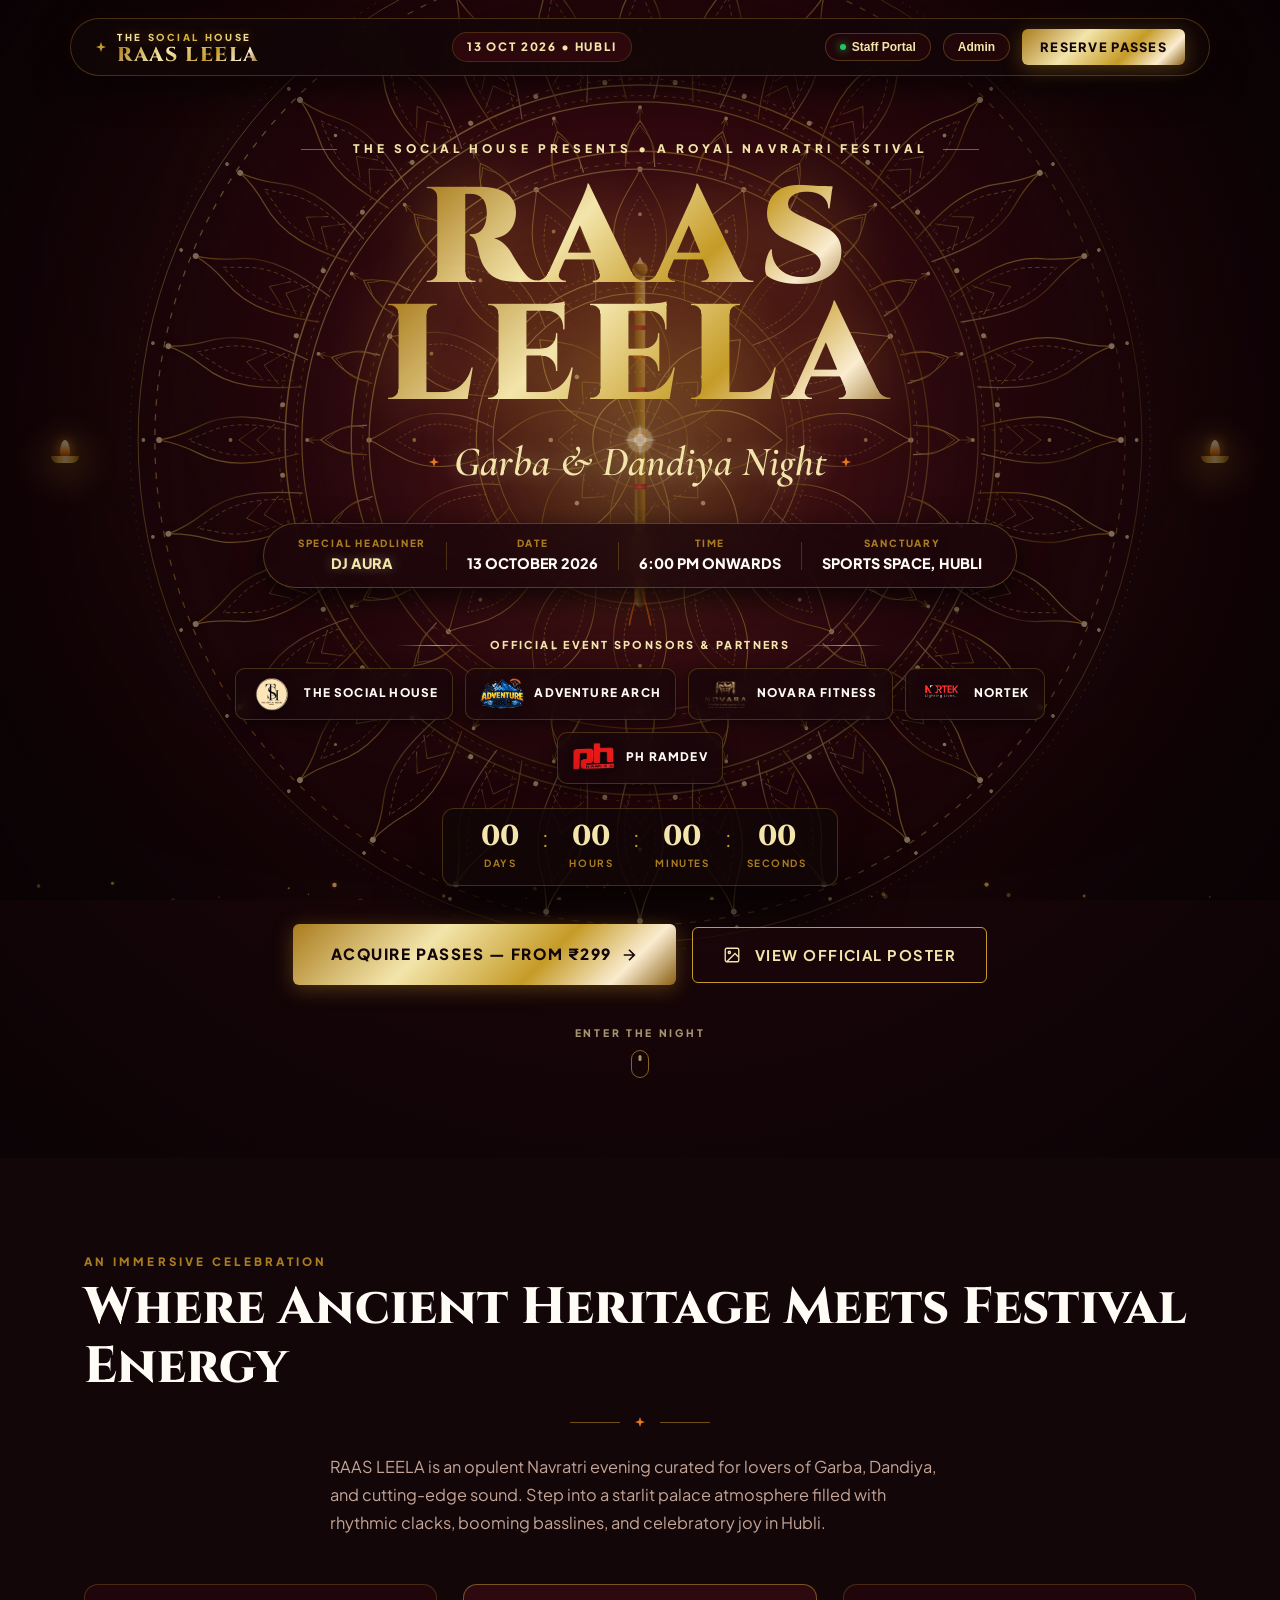
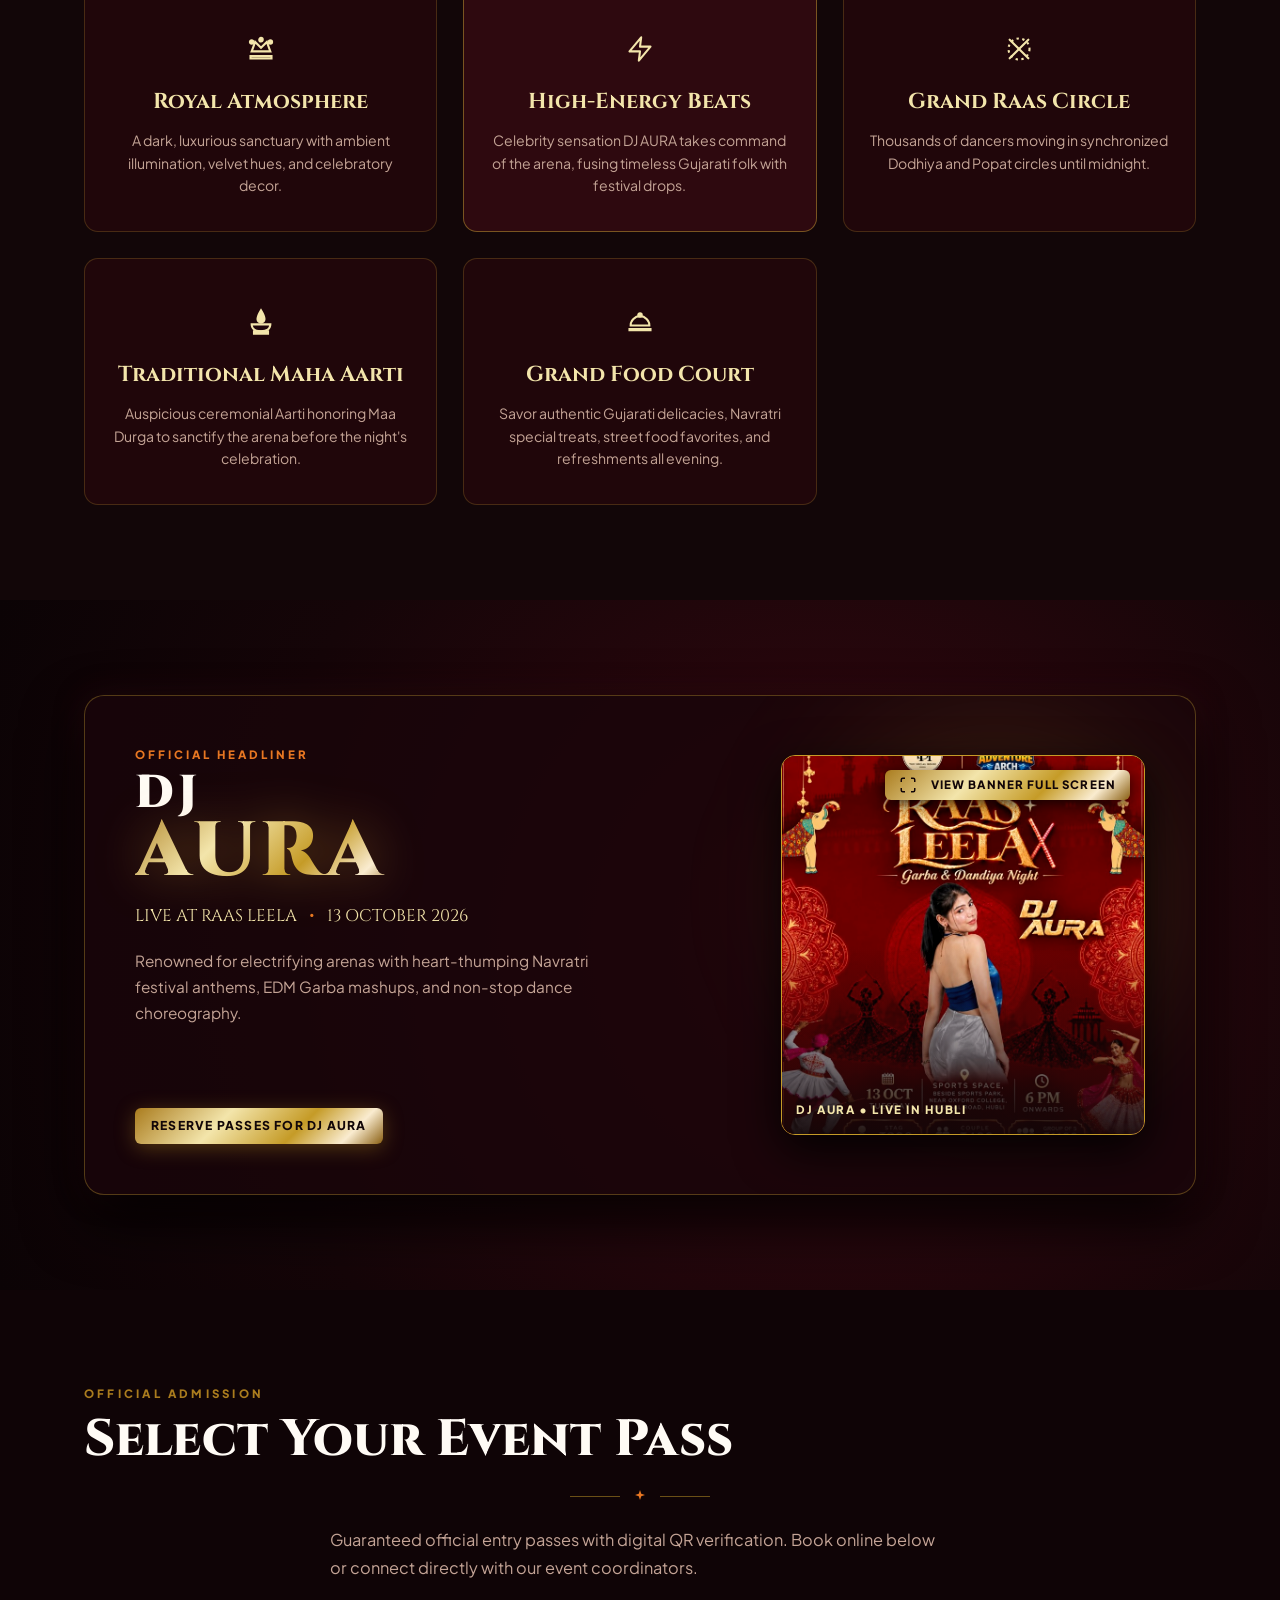
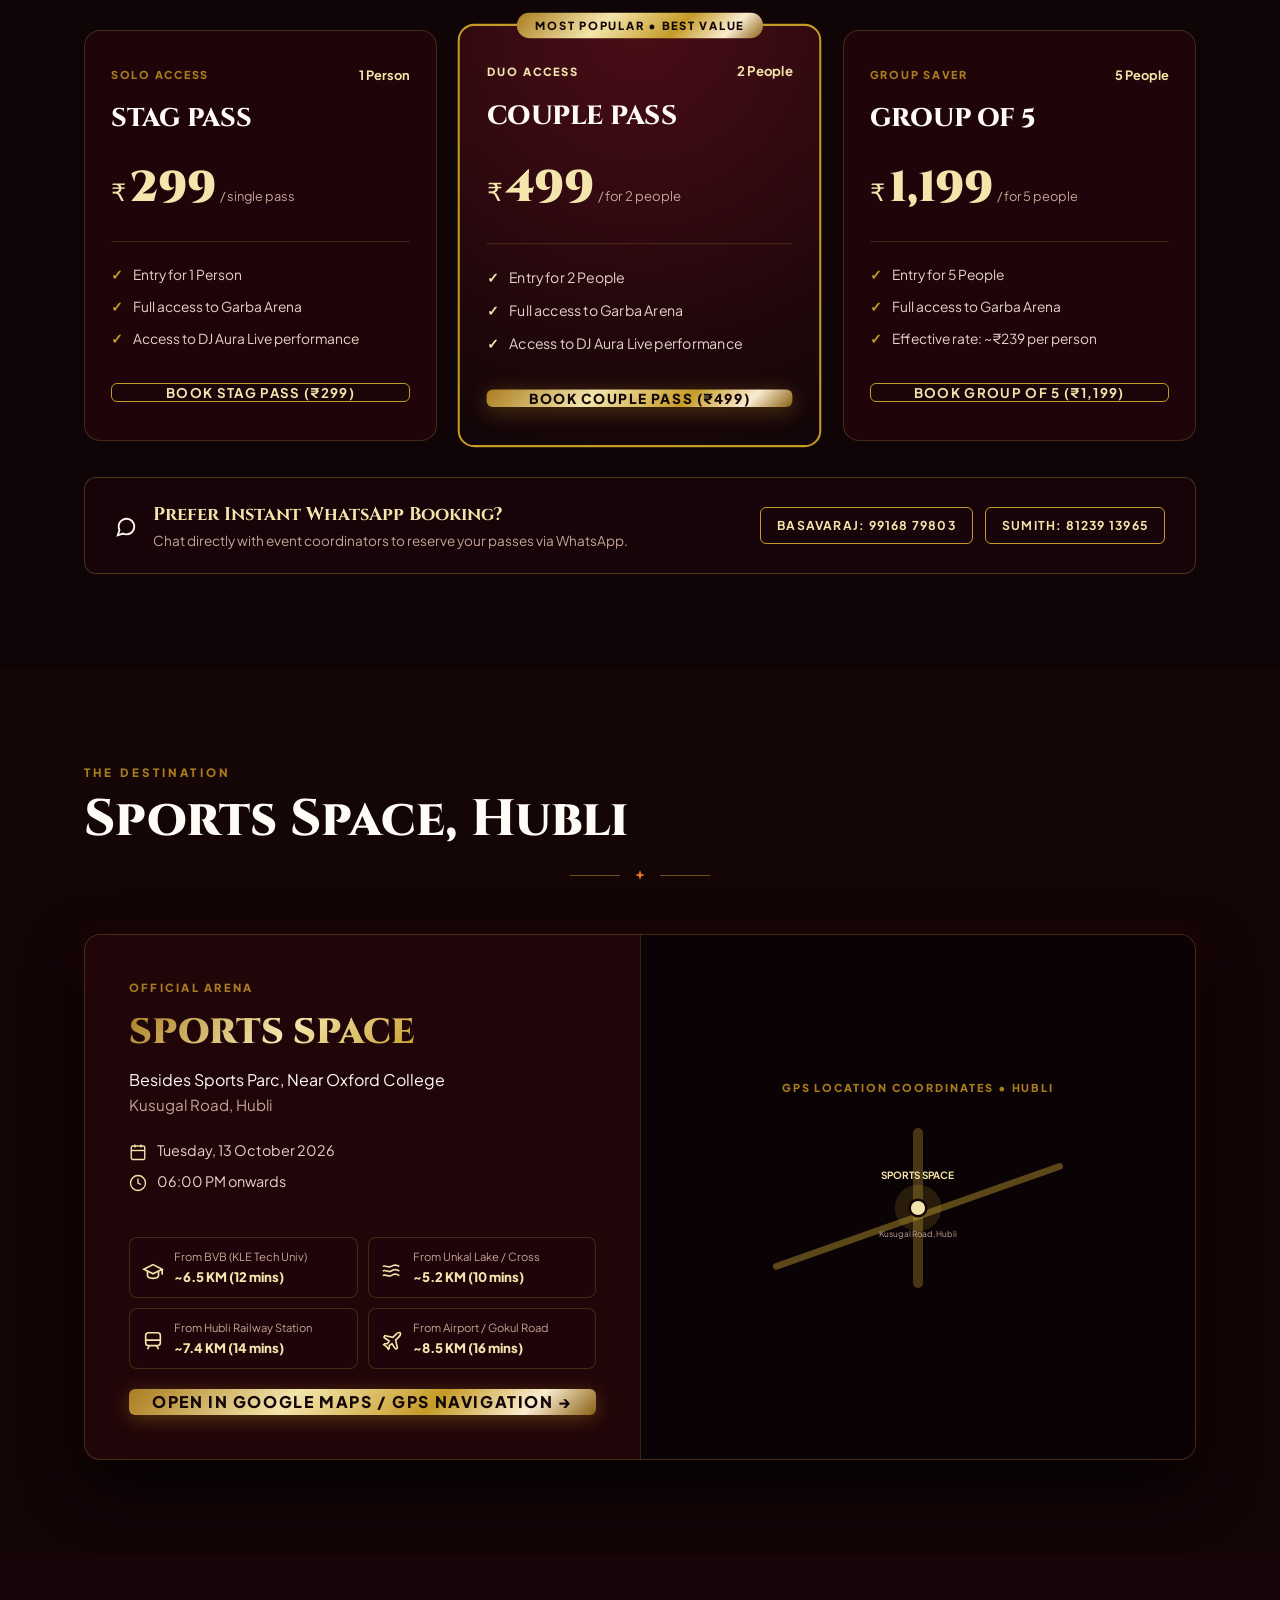
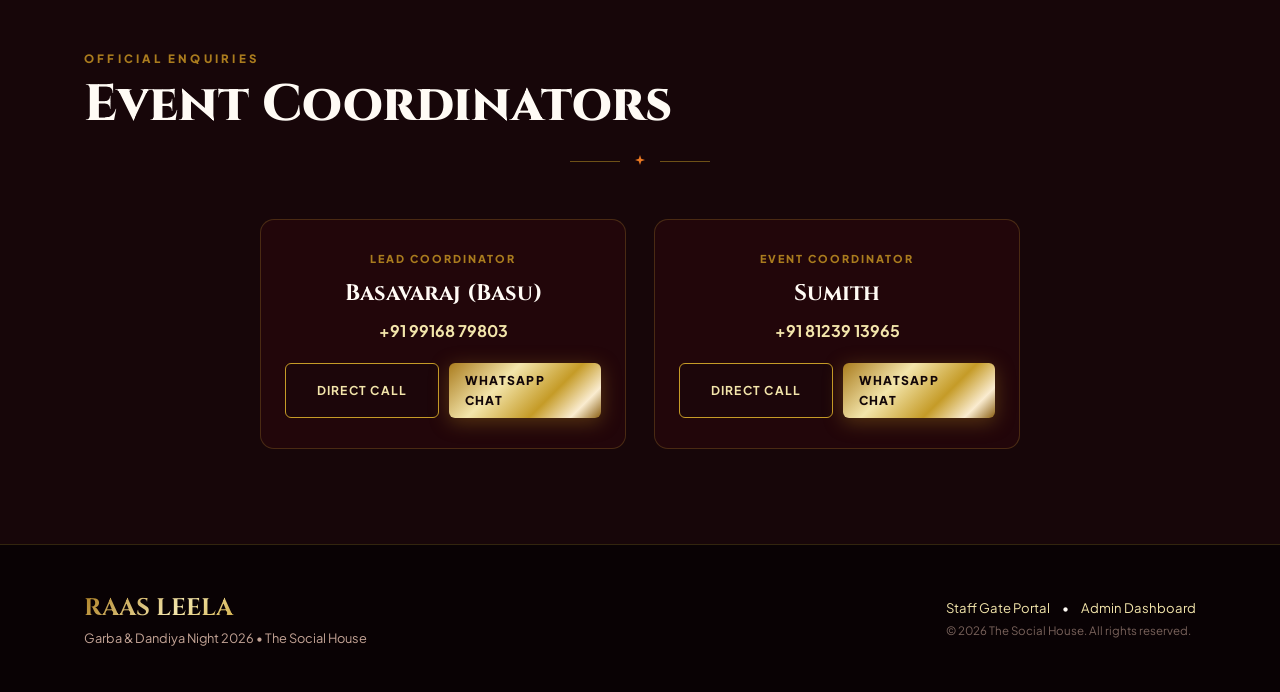
==== commit 5f7605af: "Add files via upload" ====
--- a/index.html
+++ b/index.html
@@ -3,1573 +3,1689 @@
 <head>
   <meta charset="UTF-8">
   <meta name="viewport" content="width=device-width, initial-scale=1.0">
-  <title>RAAS LEELA 2026 | Garba & Dandiya Night with DJ AURA | The Social House, Hubli</title>
-  <meta name="description" content="Experience the grandest Navratri celebration in Hubli! RAAS LEELA Garba & Dandiya Night presented by The Social House featuring DJ AURA on 13 October 2026 at Sports Space, Kusugal Road, Hubli. Book your Stag, Couple, and Group passes now!">
-  <meta name="keywords" content="Raas Leela, Hubli Garba 2026, Dandiya Night Hubli, DJ Aura, The Social House, Sports Space Hubli, Navratri Hubli, Garba passes">
+  <title>RAAS LEELA 2026 | Garba & Dandiya Night with DJ AURA | The Social House</title>
+  <meta name="description" content="A Royal Indian Navratri Night meets Modern Luxury Music Festival. The Social House presents RAAS LEELA featuring DJ AURA on 13 October 2026 at Sports Space, Kusugal Road, Hubli.">
+  <meta name="keywords" content="Raas Leela 2026, Hubli Garba, Dandiya Night Hubli, DJ Aura, The Social House, Sports Space Hubli, Navratri Hubli">
   
-  <!-- Open Graph / Meta -->
-  <meta property="og:title" content="RAAS LEELA 2026 | Garba & Dandiya Night with DJ AURA">
-  <meta property="og:description" content="The biggest & most energetic Navratri celebration in Hubli! 13 Oct 2026 at Sports Space. Stag, Couple & Group passes live.">
+  <!-- Open Graph -->
+  <meta property="og:title" content="RAAS LEELA 2026 | Royal Garba & Dandiya Night">
+  <meta property="og:description" content="13 October 2026 &bull; Sports Space, Hubli. Featuring DJ AURA. Official Passes Live.">
   <meta property="og:image" content="poster.jpg">
   <meta property="og:type" content="website">
 
-  <!-- Favicon SVG -->
-  <link rel="icon" href="data:image/svg+xml,<svg xmlns='http://www.w3.org/2000/svg' viewBox='0 0 100 100'><text y='.9em' font-size='90'>🪔</text></svg>">
-
-  <!-- Google Fonts: Royal Indian & Modern Festive Typography -->
+  <!-- Favicon -->
+  <link rel="icon" href="data:image/svg+xml,<svg xmlns='http://www.w3.org/2000/svg' viewBox='0 0 100 100'><polygon points='12 2 15 8 22 9 17 14 18 21 12 17 6 21 7 14 2 9 9 8'/></svg>">
+
+  <!-- Google Fonts: Editorial High-Contrast Display & Clean Modern Geometric -->
   <link rel="preconnect" href="https://fonts.googleapis.com">
   <link rel="preconnect" href="https://fonts.gstatic.com" crossorigin>
-  <link href="https://fonts.googleapis.com/css2?family=Cinzel+Decorative:wght@700;900&family=Marcellus&family=Plus+Jakarta+Sans:wght@300;400;500;600;700;800&family=Rozha+One&display=swap" rel="stylesheet">
+  <link href="https://fonts.googleapis.com/css2?family=Cinzel:wght@600;700;800;900&family=Cormorant+Garamond:ital,wght@0,600;0,700;1,400;1,600&family=Plus+Jakarta+Sans:wght@300;400;500;600;700;800&display=swap" rel="stylesheet">
 
   <link rel="stylesheet" href="styles.css">
 </head>
-<body class="theme-royal-maroon">
-
-  <!-- Background Decorative Canvas for Floating Embers & Diya Sparkles -->
-  <canvas id="ambient-particles" class="ambient-canvas" aria-hidden="true"></canvas>
-
-  <!-- Traditional Bandhani Subtle Pattern Overlay -->
-  <div class="bandhani-pattern-overlay" aria-hidden="true"></div>
-
-  <!-- Announcement Ticker -->
-  <div class="top-announcement-bar">
-    <div class="ticker-content">
-      <span>✨ HUBLI'S BIGGEST NAVRATRI CELEBRATION</span>
-      <span class="ticker-bullet">•</span>
-      <span>13 OCTOBER 2026 TUESDAY</span>
-      <span class="ticker-bullet">•</span>
-      <span>SPECIAL CELEBRITY DJ AURA LIVE</span>
-      <span class="ticker-bullet">•</span>
-      <span>LIMITED PASSES AVAILABLE</span>
-      <span class="ticker-bullet">•</span>
-      <span>SPORTS SPACE, KUSUGAL ROAD, HUBLI</span>
-      <span class="ticker-bullet">•</span>
-      <span>DANCE • MUSIC • GOOD VIBES</span>
+<body class="theme-cinematic-night">
+
+  <!-- ==========================================================================
+       ATMOSPHERIC MULTI-LAYER STAGE
+       ========================================================================== -->
+  <!-- Ambient Golden Dust Particles Canvas -->
+  <canvas id="ambient-particles" class="particles-layer" aria-hidden="true"></canvas>
+
+  <!-- Cinematic Radial Glow & Soft Grain Film Textures -->
+  <div class="sky-atmosphere-glow" aria-hidden="true"></div>
+  <div class="cinema-vignette" aria-hidden="true"></div>
+
+  <!-- ==========================================================================
+       LUXURY FLOATING NAVIGATION BAR
+       ========================================================================== -->
+  <nav class="floating-navbar" id="mainNavbar">
+    <div class="nav-inner-pill">
+      
+      <!-- Brand Logo / Monogram -->
+      <a href="#hero" class="nav-brand" aria-label="Raas Leela 2026">
+        <span class="brand-crest"><svg class="mini-star-icon" viewBox="0 0 24 24" width="12" height="12" fill="currentColor"><path d="M12 2L14.5 9.5L22 12L14.5 14.5L12 22L9.5 14.5L2 12L9.5 9.5L12 2Z"/></svg></span>
+        <div class="brand-titles">
+          <span class="brand-sub highlight-tsh-nav">THE SOCIAL HOUSE</span>
+          <span class="brand-main">RAAS LEELA</span>
+        </div>
+      </a>
+
+      <!-- Center Quick Badges -->
+      <div class="nav-center-info">
+        <span class="nav-date-badge">13 OCT 2026 &bull; HUBLI</span>
+      </div>
+
+      <!-- Action Controls -->
+      <div class="nav-actions">
+        <!-- Gate Staff Check-In Trigger -->
+        <button type="button" class="nav-portal-btn" id="navStaffPortalBtn" title="Gate Staff Verification & Check-in">
+          <span class="status-live-indicator"></span>
+          <span>Staff Portal</span>
+        </button>
+
+        <!-- Admin Operations Trigger -->
+        <button type="button" class="nav-portal-btn admin-btn" id="navAdminPortalBtn" title="Event Operations & Revenue Dashboard">
+          <span>Admin</span>
+        </button>
+
+        <!-- Primary Reserve Pass CTA -->
+        <a href="#passes" class="btn btn-gold-shimmer btn-nav-cta">
+          <span>Reserve Passes</span>
+        </a>
+
+        <!-- Mobile Menu Icon -->
+        <button type="button" class="mobile-toggle-btn" id="mobileMenuToggle" aria-label="Toggle navigation">
+          <span></span>
+          <span></span>
+        </button>
+      </div>
+
+    </div>
+  </nav>
+
+  <!-- LUXURY MOBILE SLIDE DRAWER -->
+  <div class="nav-slide-drawer" id="mobileDrawer" aria-hidden="true">
+    <div class="drawer-overlay" id="drawerBackdrop"></div>
+    <div class="drawer-content-box">
+      <div class="drawer-top">
+        <div class="drawer-crest"><svg class="mini-star-icon" viewBox="0 0 24 24" width="12" height="12" fill="currentColor"><path d="M12 2L14.5 9.5L22 12L14.5 14.5L12 22L9.5 14.5L2 12L9.5 9.5L12 2Z"/></svg> RAAS LEELA <svg class="mini-star-icon" viewBox="0 0 24 24" width="12" height="12" fill="currentColor"><path d="M12 2L14.5 9.5L22 12L14.5 14.5L12 22L9.5 14.5L2 12L9.5 9.5L12 2Z"/></svg></div>
+        <button type="button" class="drawer-close" id="drawerCloseIcon">&times;</button>
+      </div>
+      <div class="drawer-links">
+        <a href="#hero" class="d-link">The Experience</a>
+        <a href="#dj-aura" class="d-link">Headliner DJ Aura</a>
+        <a href="#passes" class="d-link">Passes & Pricing</a>
+        <a href="#venue" class="d-link">Sports Space Venue</a>
+        <a href="#concierge" class="d-link">Official Contacts</a>
+      </div>
+      <div class="drawer-portal-actions">
+        <button type="button" class="d-portal-btn" id="dStaffBtn">Staff Gate Check-In</button>
+        <button type="button" class="d-portal-btn" id="dAdminBtn">Admin Analytics</button>
+      </div>
+      <div class="drawer-bottom">
+        <p>13 October 2026 &bull; 6:00 PM Onwards</p>
+        <a href="#passes" class="btn btn-gold-shimmer btn-block">Acquire Passes (From &#8377;299)</a>
+      </div>
     </div>
   </div>
 
-  <!-- Main Navigation Header -->
-  <header class="site-header" id="header">
-    <div class="container header-container">
+  <main>
+
+    <!-- ==========================================================================
+         HERO SECTION: THE CINEMATIC INVITATION
+         ========================================================================== -->
+    <section class="hero-sanctuary" id="hero">
       
-      <!-- Logo Branding -->
-      <a href="#hero" class="brand-logo" aria-label="Raas Leela Navratri 2026 Homepage">
-        <div class="logo-symbol">
-          <!-- Crossed Dandiya Icon -->
-          <svg class="dandiya-logo-icon" viewBox="0 0 48 48" fill="none" xmlns="http://www.w3.org/2000/svg">
-            <line x1="8" y1="40" x2="40" y2="8" stroke="url(#goldGrad1)" stroke-width="4.5" stroke-linecap="round"/>
-            <line x1="40" y1="40" x2="8" y2="8" stroke="url(#goldGrad2)" stroke-width="4.5" stroke-linecap="round"/>
-            <circle cx="24" cy="24" r="5" fill="#f5cf68" stroke="#3b000b" stroke-width="2"/>
-            <circle cx="9" cy="39" r="2.5" fill="#f5cf68"/>
-            <circle cx="39" cy="39" r="2.5" fill="#f5cf68"/>
-            <circle cx="9" cy="9" r="2.5" fill="#f5cf68"/>
-            <circle cx="39" cy="9" r="2.5" fill="#f5cf68"/>
-            <defs>
-              <linearGradient id="goldGrad1" x1="0" y1="0" x2="48" y2="48" gradientUnits="userSpaceOnUse">
-                <stop stop-color="#bf953f"/>
-                <stop offset="0.5" stop-color="#fcf6ba"/>
-                <stop offset="1" stop-color="#b38728"/>
-              </linearGradient>
-              <linearGradient id="goldGrad2" x1="48" y1="0" x2="0" y2="48" gradientUnits="userSpaceOnUse">
-                <stop stop-color="#fcf6ba"/>
-                <stop offset="0.5" stop-color="#bf953f"/>
-                <stop offset="1" stop-color="#aa771c"/>
-              </linearGradient>
-            </defs>
-          </svg>
-        </div>
-        <div class="logo-text-group">
-          <span class="logo-organizer">THE SOCIAL HOUSE</span>
-          <span class="logo-title">RAAS LEELA</span>
-        </div>
-      </a>
-
-      <!-- Desktop Nav Links -->
-      <nav class="nav-links" id="navMenu">
-        <a href="#about" class="nav-link">About</a>
-        <a href="#dj-aura" class="nav-link">DJ Aura</a>
-        <a href="#passes" class="nav-link">Passes</a>
-        <a href="#experience" class="nav-link">Experience</a>
-        <a href="#schedule" class="nav-link">Schedule</a>
-        <a href="#venue" class="nav-link">Venue</a>
-        <a href="#faq" class="nav-link">FAQs</a>
-      </nav>
-
-      <!-- Header Actions: Ambient Audio & Book CTA -->
-      <div class="header-actions">
-        <!-- Festive Audio Experience Button -->
-        <button id="audio-toggle-btn" class="audio-control-btn" title="Toggle Festive Dhol & Dandiya Ambience" aria-label="Toggle Festive Audio">
-          <span class="audio-icon-wrap">
-            <svg class="audio-icon audio-muted" viewBox="0 0 24 24" fill="currentColor">
-              <path d="M16.5 12c0-1.77-1.02-3.29-2.5-4.03v2.21l2.45 2.45c.03-.2.05-.41.05-.63zm2.5 0c0 .94-.2 1.82-.54 2.64l1.51 1.51C20.63 14.91 21 13.5 21 12c0-4.28-2.99-7.86-7-8.77v2.06c2.89.86 5 3.54 5 6.71zM4.27 3L3 4.27 7.73 9H3v6h4l5 5v-6.73l4.25 4.25c-.67.52-1.42.93-2.25 1.18v2.06c1.38-.31 2.63-.95 3.69-1.81L19.73 21 21 19.73l-9-9L4.27 3zM12 4L9.91 6.09 12 8.18V4z"/>
+      <!-- Multi-Layered Visual Depth Stage -->
+      <div class="hero-visual-depth" aria-hidden="true">
+<!-- ==========================================================================
+     AUTHENTIC ROYAL INDIAN HERITAGE MANDALA & DANDIYA VECTOR ARTWORK
+     ========================================================================== -->
+<div class="mandala-stage-container" aria-hidden="true">
+  <!-- Soft Royal Golden Illumination Aura -->
+  <div class="mandala-glow-halo"></div>
+  <div class="mandala-core-warmth"></div>
+  <!-- Royal Crossed Dandiya Scepters with Traditional Ghungroo & Banding -->
+  <div class="royal-dandiya-stage">
+    <div class="dandiya-clack-glint"></div>
+    <svg class="dandiya-scepters-svg" viewBox="0 0 500 500" fill="none" xmlns="http://www.w3.org/2000/svg">
+      <defs>
+        <linearGradient id="dandiyaGold1" x1="0%" y1="0%" x2="100%" y2="100%">
+          <stop offset="0%" stop-color="#fff0be"/>
+          <stop offset="35%" stop-color="#d4af37"/>
+          <stop offset="70%" stop-color="#8a6113"/>
+          <stop offset="100%" stop-color="#f3e5ab"/>
+        </linearGradient>
+        <linearGradient id="dandiyaGold2" x1="100%" y1="0%" x2="0%" y2="100%">
+          <stop offset="0%" stop-color="#fff0be"/>
+          <stop offset="30%" stop-color="#c59b27"/>
+          <stop offset="65%" stop-color="#734e0a"/>
+          <stop offset="100%" stop-color="#e8c872"/>
+        </linearGradient>
+        <linearGradient id="threadCrimson" x1="0%" y1="0%" x2="100%" y2="0%">
+          <stop offset="0%" stop-color="#8a0f1d"/>
+          <stop offset="50%" stop-color="#d62828"/>
+          <stop offset="100%" stop-color="#6b0813"/>
+        </linearGradient>
+        <linearGradient id="threadSaffron" x1="0%" y1="0%" x2="100%" y2="0%">
+          <stop offset="0%" stop-color="#c45500"/>
+          <stop offset="50%" stop-color="#f77f00"/>
+          <stop offset="100%" stop-color="#993d00"/>
+        </linearGradient>
+        <filter id="goldGlintFilter" x="-30%" y="-30%" width="160%" height="160%">
+          <feGaussianBlur stdDeviation="3" result="blur"/>
+          <feComposite in="SourceGraphic" in2="blur" operator="over"/>
+        </filter>
+      </defs>
+      <!-- Left Dandiya Scepter -->
+      <g class="dandiya-stick-group stick-left">
+        <!-- Main Tapered Shaft -->
+        <rect x="244" y="60" width="12" height="380" rx="6" fill="url(#dandiyaGold1)" stroke="#593b08" stroke-width="0.8"/>
+        <!-- Ornamental Rings & Grips -->
+        <rect x="242" y="100" width="16" height="6" rx="2" fill="url(#threadCrimson)"/>
+        <rect x="242" y="120" width="16" height="5" rx="1.5" fill="url(#threadSaffron)"/>
+        <rect x="242" y="150" width="16" height="7" rx="2" fill="url(#threadCrimson)"/>
+        <rect x="242" y="190" width="16" height="5" rx="1.5" fill="url(#threadSaffron)"/>
+        <rect x="242" y="240" width="16" height="8" rx="2" fill="url(#threadCrimson)"/>
+        <rect x="242" y="300" width="16" height="6" rx="2" fill="url(#threadSaffron)"/>
+        <rect x="241" y="360" width="18" height="40" rx="4" fill="url(#dandiyaGold2)" stroke="#aa7c1e" stroke-width="0.8"/>
+        <!-- Top Carved Kalash Finial -->
+        <circle cx="250" cy="56" r="9" fill="url(#dandiyaGold1)" stroke="#593b08" stroke-width="0.8"/>
+        <polygon points="250,42 246,50 254,50" fill="#fff0be"/>
+        <!-- Bottom Ghungroo Bells & Silk Tassel -->
+        <circle cx="245" cy="415" r="4" fill="url(#dandiyaGold1)"/>
+        <circle cx="255" cy="415" r="4" fill="url(#dandiyaGold1)"/>
+        <path d="M250,410 C246,430 240,445 238,460 M250,410 C254,430 260,445 262,460" stroke="#d62828" stroke-width="1.8" stroke-linecap="round"/>
+      </g>
+      <!-- Right Dandiya Scepter -->
+      <g class="dandiya-stick-group stick-right">
+        <!-- Main Tapered Shaft -->
+        <rect x="244" y="60" width="12" height="380" rx="6" fill="url(#dandiyaGold2)" stroke="#593b08" stroke-width="0.8"/>
+        <!-- Ornamental Rings & Grips -->
+        <rect x="242" y="100" width="16" height="6" rx="2" fill="url(#threadSaffron)"/>
+        <rect x="242" y="120" width="16" height="5" rx="1.5" fill="url(#threadCrimson)"/>
+        <rect x="242" y="150" width="16" height="7" rx="2" fill="url(#threadSaffron)"/>
+        <rect x="242" y="190" width="16" height="5" rx="1.5" fill="url(#threadCrimson)"/>
+        <rect x="242" y="240" width="16" height="8" rx="2" fill="url(#threadSaffron)"/>
+        <rect x="242" y="300" width="16" height="6" rx="2" fill="url(#threadCrimson)"/>
+        <rect x="241" y="360" width="18" height="40" rx="4" fill="url(#dandiyaGold1)" stroke="#aa7c1e" stroke-width="0.8"/>
+        <!-- Top Carved Kalash Finial -->
+        <circle cx="250" cy="56" r="9" fill="url(#dandiyaGold2)" stroke="#593b08" stroke-width="0.8"/>
+        <polygon points="250,42 246,50 254,50" fill="#fff0be"/>
+        <!-- Bottom Ghungroo Bells & Silk Tassel -->
+        <circle cx="245" cy="415" r="4" fill="url(#dandiyaGold2)"/>
+        <circle cx="255" cy="415" r="4" fill="url(#dandiyaGold2)"/>
+        <path d="M250,410 C246,430 240,445 238,460 M250,410 C254,430 260,445 262,460" stroke="#f77f00" stroke-width="1.8" stroke-linecap="round"/>
+      </g>
+      <!-- Crossing Star Sparkle -->
+      <g class="dandiya-nexus-spark">
+        <circle cx="250" cy="250" r="14" fill="#fff2c2" opacity="0.65" filter="url(#goldGlintFilter)"/>
+        <path d="M250,232 L253,247 L268,250 L253,253 L250,268 L247,253 L232,250 L247,247 Z" fill="#ffffff"/>
+      </g>
+    </svg>
+  </div>
+  <!-- Intricate Traditional Indian Mandala Artwork (Concentric Authentic Heritage Layers) -->
+  <div class="mandala-artwork-wrapper">
+    <svg class="indian-heritage-mandala-svg" viewBox="0 0 1000 1000" fill="none" xmlns="http://www.w3.org/2000/svg">
+      <defs>
+        <linearGradient id="antiqueGoldGrad" x1="0%" y1="0%" x2="100%" y2="100%">
+          <stop offset="0%" stop-color="#ecd696" stop-opacity="0.95"/>
+          <stop offset="35%" stop-color="#c59b27" stop-opacity="0.85"/>
+          <stop offset="70%" stop-color="#9a711b" stop-opacity="0.6"/>
+          <stop offset="100%" stop-color="#f3e5ab" stop-opacity="0.9"/>
+        </linearGradient>
+        <linearGradient id="softMutedGold" x1="0%" y1="100%" x2="100%" y2="0%">
+          <stop offset="0%" stop-color="#aa7c1e" stop-opacity="0.5"/>
+          <stop offset="50%" stop-color="#d4af37" stop-opacity="0.8"/>
+          <stop offset="100%" stop-color="#e8c872" stop-opacity="0.5"/>
+        </linearGradient>
+        <!-- Ashtadal Lotus Petal (Inner 8-fold) -->
+        <g id="ashtadalPetal">
+          <path d="M500,500 C482,475 470,445 472,420 C474,395 490,378 500,365 C510,378 526,395 528,420 C530,445 518,475 500,500 Z" stroke="url(#antiqueGoldGrad)" stroke-width="1.1" fill="rgba(212,175,55,0.02)"/>
+          <path d="M500,500 L500,380" stroke="url(#antiqueGoldGrad)" stroke-width="0.8" stroke-dasharray="2 3"/>
+          <circle cx="500" cy="415" r="2.2" fill="#f3e5ab"/>
+          <path d="M485,440 C492,430 500,422 500,422 C500,422 508,430 515,440" stroke="url(#softMutedGold)" stroke-width="0.75"/>
+        </g>
+        <!-- Shodashadal 16-fold Lotus Petal with Rangoli Filigree -->
+        <g id="shodashadalPetal">
+          <path d="M488,360 C475,335 470,305 480,280 C486,265 496,252 500,242 C504,252 514,265 520,280 C530,305 525,335 512,360" stroke="url(#antiqueGoldGrad)" stroke-width="1"/>
+          <path d="M492,345 C485,325 482,305 488,290 C493,278 500,268 500,268 C500,268 507,278 512,290 C518,305 515,325 508,345" stroke="url(#softMutedGold)" stroke-width="0.75" stroke-dasharray="3 2"/>
+          <circle cx="500" cy="242" r="2.5" fill="#f3e5ab"/>
+          <circle cx="500" cy="285" r="1.8" fill="#e8c872"/>
+        </g>
+        <!-- Haveli Cusped Arch / Toran Mehrab with Paisley Curl -->
+        <g id="haveliArch">
+          <path d="M486,240 C486,218 493,205 500,196 C507,205 514,218 514,240" stroke="url(#antiqueGoldGrad)" stroke-width="1.1"/>
+          <path d="M488,236 C484,226 488,214 494,208 C498,204 500,200 500,200 C500,200 502,204 506,208 C512,214 516,226 512,236" stroke="url(#softMutedGold)" stroke-width="0.8"/>
+          <!-- Kalash Lotus Finial on Arch Apex -->
+          <path d="M500,196 L500,185 M497,189 L500,183 L503,189" stroke="url(#antiqueGoldGrad)" stroke-width="0.9"/>
+          <circle cx="500" cy="183" r="1.8" fill="#f3e5ab"/>
+        </g>
+        <!-- Grand Outer 32-fold Royal Petal with Jaali Lattice -->
+        <g id="outerRoyalPetal">
+          <path d="M487,175 C478,140 472,108 488,78 C494,66 498,54 500,42 C502,54 506,66 512,78 C528,108 522,140 513,175" stroke="url(#antiqueGoldGrad)" stroke-width="1.2"/>
+          <path d="M491,165 C485,138 482,112 492,90 C496,80 500,70 500,70 C500,70 504,80 508,90 C518,112 515,138 509,165" stroke="url(#softMutedGold)" stroke-width="0.8" stroke-dasharray="4 3"/>
+          <!-- Jaali Lattice Chevron Lines -->
+          <path d="M488,135 L500,118 L512,135" stroke="url(#antiqueGoldGrad)" stroke-width="0.7"/>
+          <path d="M485,152 L500,135 L515,152" stroke="url(#antiqueGoldGrad)" stroke-width="0.7"/>
+          <!-- Golden Star Finial Tip -->
+          <circle cx="500" cy="42" r="2.8" fill="#fff0be"/>
+          <line x1="500" y1="42" x2="500" y2="28" stroke="url(#antiqueGoldGrad)" stroke-width="0.9"/>
+          <circle cx="500" cy="27" r="1.8" fill="#f3e5ab"/>
+        </g>
+        <g id="ghungrooTassel">
+          <path d="M500,175 L500,160" stroke="url(#antiqueGoldGrad)" stroke-width="0.7"/>
+          <circle cx="500" cy="158" r="2.4" fill="#f3e5ab"/>
+        </g>
+      </defs>
+      <!-- LAYER 1: Inner Sacred Core & Ashtadal Lotus (Slow Clockwise) -->
+      <g class="mandala-group group-inner-core">
+        <!-- Central Bindu -->
+        <circle cx="500" cy="500" r="12" fill="url(#antiqueGoldGrad)" opacity="0.3"/>
+        <circle cx="500" cy="500" r="6" fill="#fff5d0"/>
+        <circle cx="500" cy="500" r="28" stroke="url(#antiqueGoldGrad)" stroke-width="0.9" stroke-dasharray="3 3"/>
+        <circle cx="500" cy="500" r="45" stroke="url(#antiqueGoldGrad)" stroke-width="1.2"/>
+        <circle cx="500" cy="500" r="65" stroke="url(#antiqueGoldGrad)" stroke-width="0.8" stroke-dasharray="2 4"/>
+        <use href="#ashtadalPetal" transform="rotate(0 500 500)"/>
+        <use href="#ashtadalPetal" transform="rotate(45 500 500)"/>
+        <use href="#ashtadalPetal" transform="rotate(90 500 500)"/>
+        <use href="#ashtadalPetal" transform="rotate(135 500 500)"/>
+        <use href="#ashtadalPetal" transform="rotate(180 500 500)"/>
+        <use href="#ashtadalPetal" transform="rotate(225 500 500)"/>
+        <use href="#ashtadalPetal" transform="rotate(270 500 500)"/>
+        <use href="#ashtadalPetal" transform="rotate(315 500 500)"/>
+        <circle cx="500" cy="500" r="140" stroke="url(#antiqueGoldGrad)" stroke-width="1"/>
+        <circle cx="500" cy="500" r="146" stroke="url(#softMutedGold)" stroke-width="0.7" stroke-dasharray="3 5"/>
+      </g>
+      <!-- LAYER 2: Shodashadal 16-Fold Lotus & Trellis (Gentle Counter-Clockwise) -->
+      <g class="mandala-group group-mid-counter">
+        <circle cx="500" cy="500" r="156" stroke="url(#antiqueGoldGrad)" stroke-width="1.2"/>
+        <circle cx="500" cy="500" r="162" stroke="url(#softMutedGold)" stroke-width="0.8" stroke-dasharray="2 4"/>
+        <use href="#shodashadalPetal" transform="rotate(0 500 500)"/>
+        <use href="#shodashadalPetal" transform="rotate(22.5 500 500)"/>
+        <use href="#shodashadalPetal" transform="rotate(45 500 500)"/>
+        <use href="#shodashadalPetal" transform="rotate(67.5 500 500)"/>
+        <use href="#shodashadalPetal" transform="rotate(90 500 500)"/>
+        <use href="#shodashadalPetal" transform="rotate(112.5 500 500)"/>
+        <use href="#shodashadalPetal" transform="rotate(135 500 500)"/>
+        <use href="#shodashadalPetal" transform="rotate(157.5 500 500)"/>
+        <use href="#shodashadalPetal" transform="rotate(180 500 500)"/>
+        <use href="#shodashadalPetal" transform="rotate(202.5 500 500)"/>
+        <use href="#shodashadalPetal" transform="rotate(225 500 500)"/>
+        <use href="#shodashadalPetal" transform="rotate(247.5 500 500)"/>
+        <use href="#shodashadalPetal" transform="rotate(270 500 500)"/>
+        <use href="#shodashadalPetal" transform="rotate(292.5 500 500)"/>
+        <use href="#shodashadalPetal" transform="rotate(315 500 500)"/>
+        <use href="#shodashadalPetal" transform="rotate(337.5 500 500)"/>
+        <!-- Interlocking Rangoli Diamond Ring -->
+        <circle cx="500" cy="500" r="258" stroke="url(#antiqueGoldGrad)" stroke-width="1.2"/>
+        <circle cx="500" cy="500" r="264" stroke="url(#softMutedGold)" stroke-width="0.8" stroke-dasharray="4 6"/>
+      </g>
+      <!-- LAYER 3: 24-Fold Haveli Cusped Arches & Torans (Slow Clockwise) -->
+      <g class="mandala-group group-haveli-arches">
+        <circle cx="500" cy="500" r="275" stroke="url(#antiqueGoldGrad)" stroke-width="1.3"/>
+        <use href="#haveliArch" transform="rotate(0 500 500)"/>
+        <use href="#haveliArch" transform="rotate(15 500 500)"/>
+        <use href="#haveliArch" transform="rotate(30 500 500)"/>
+        <use href="#haveliArch" transform="rotate(45 500 500)"/>
+        <use href="#haveliArch" transform="rotate(60 500 500)"/>
+        <use href="#haveliArch" transform="rotate(75 500 500)"/>
+        <use href="#haveliArch" transform="rotate(90 500 500)"/>
+        <use href="#haveliArch" transform="rotate(105 500 500)"/>
+        <use href="#haveliArch" transform="rotate(120 500 500)"/>
+        <use href="#haveliArch" transform="rotate(135 500 500)"/>
+        <use href="#haveliArch" transform="rotate(150 500 500)"/>
+        <use href="#haveliArch" transform="rotate(165 500 500)"/>
+        <use href="#haveliArch" transform="rotate(180 500 500)"/>
+        <use href="#haveliArch" transform="rotate(195 500 500)"/>
+        <use href="#haveliArch" transform="rotate(210 500 500)"/>
+        <use href="#haveliArch" transform="rotate(225 500 500)"/>
+        <use href="#haveliArch" transform="rotate(240 500 500)"/>
+        <use href="#haveliArch" transform="rotate(255 500 500)"/>
+        <use href="#haveliArch" transform="rotate(270 500 500)"/>
+        <use href="#haveliArch" transform="rotate(285 500 500)"/>
+        <use href="#haveliArch" transform="rotate(300 500 500)"/>
+        <use href="#haveliArch" transform="rotate(315 500 500)"/>
+        <use href="#haveliArch" transform="rotate(330 500 500)"/>
+        <use href="#haveliArch" transform="rotate(345 500 500)"/>
+        <circle cx="500" cy="500" r="322" stroke="url(#antiqueGoldGrad)" stroke-width="1.1"/>
+        <circle cx="500" cy="500" r="328" stroke="url(#softMutedGold)" stroke-width="0.8" stroke-dasharray="3 5"/>
+      </g>
+      <!-- LAYER 4: Grand Outer 32-Fold Royal Petals & Celestial Starburst (Very Slow Counter-Clockwise) -->
+      <g class="mandala-group group-outer-grand">
+        <!-- Inner Pearl Border -->
+        <circle cx="500" cy="500" r="338" stroke="url(#antiqueGoldGrad)" stroke-width="1.4"/>
+        <circle cx="500" cy="500" r="344" stroke="url(#softMutedGold)" stroke-width="0.9" stroke-dasharray="3 7"/>
+        <use href="#outerRoyalPetal" transform="rotate(0 500 500)"/>
+        <use href="#ghungrooTassel" transform="rotate(5.625 500 500)"/>
+        <use href="#outerRoyalPetal" transform="rotate(11.25 500 500)"/>
+        <use href="#ghungrooTassel" transform="rotate(16.875 500 500)"/>
+        <use href="#outerRoyalPetal" transform="rotate(22.5 500 500)"/>
+        <use href="#ghungrooTassel" transform="rotate(28.125 500 500)"/>
+        <use href="#outerRoyalPetal" transform="rotate(33.75 500 500)"/>
+        <use href="#ghungrooTassel" transform="rotate(39.375 500 500)"/>
+        <use href="#outerRoyalPetal" transform="rotate(45 500 500)"/>
+        <use href="#ghungrooTassel" transform="rotate(50.625 500 500)"/>
+        <use href="#outerRoyalPetal" transform="rotate(56.25 500 500)"/>
+        <use href="#ghungrooTassel" transform="rotate(61.875 500 500)"/>
+        <use href="#outerRoyalPetal" transform="rotate(67.5 500 500)"/>
+        <use href="#ghungrooTassel" transform="rotate(73.125 500 500)"/>
+        <use href="#outerRoyalPetal" transform="rotate(78.75 500 500)"/>
+        <use href="#ghungrooTassel" transform="rotate(84.375 500 500)"/>
+        <use href="#outerRoyalPetal" transform="rotate(90 500 500)"/>
+        <use href="#ghungrooTassel" transform="rotate(95.625 500 500)"/>
+        <use href="#outerRoyalPetal" transform="rotate(101.25 500 500)"/>
+        <use href="#ghungrooTassel" transform="rotate(106.875 500 500)"/>
+        <use href="#outerRoyalPetal" transform="rotate(112.5 500 500)"/>
+        <use href="#ghungrooTassel" transform="rotate(118.125 500 500)"/>
+        <use href="#outerRoyalPetal" transform="rotate(123.75 500 500)"/>
+        <use href="#ghungrooTassel" transform="rotate(129.375 500 500)"/>
+        <use href="#outerRoyalPetal" transform="rotate(135 500 500)"/>
+        <use href="#ghungrooTassel" transform="rotate(140.625 500 500)"/>
+        <use href="#outerRoyalPetal" transform="rotate(146.25 500 500)"/>
+        <use href="#ghungrooTassel" transform="rotate(151.875 500 500)"/>
+        <use href="#outerRoyalPetal" transform="rotate(157.5 500 500)"/>
+        <use href="#ghungrooTassel" transform="rotate(163.125 500 500)"/>
+        <use href="#outerRoyalPetal" transform="rotate(168.75 500 500)"/>
+        <use href="#ghungrooTassel" transform="rotate(174.375 500 500)"/>
+        <use href="#outerRoyalPetal" transform="rotate(180 500 500)"/>
+        <use href="#ghungrooTassel" transform="rotate(185.625 500 500)"/>
+        <use href="#outerRoyalPetal" transform="rotate(191.25 500 500)"/>
+        <use href="#ghungrooTassel" transform="rotate(196.875 500 500)"/>
+        <use href="#outerRoyalPetal" transform="rotate(202.5 500 500)"/>
+        <use href="#ghungrooTassel" transform="rotate(208.125 500 500)"/>
+        <use href="#outerRoyalPetal" transform="rotate(213.75 500 500)"/>
+        <use href="#ghungrooTassel" transform="rotate(219.375 500 500)"/>
+        <use href="#outerRoyalPetal" transform="rotate(225 500 500)"/>
+        <use href="#ghungrooTassel" transform="rotate(230.625 500 500)"/>
+        <use href="#outerRoyalPetal" transform="rotate(236.25 500 500)"/>
+        <use href="#ghungrooTassel" transform="rotate(241.875 500 500)"/>
+        <use href="#outerRoyalPetal" transform="rotate(247.5 500 500)"/>
+        <use href="#ghungrooTassel" transform="rotate(253.125 500 500)"/>
+        <use href="#outerRoyalPetal" transform="rotate(258.75 500 500)"/>
+        <use href="#ghungrooTassel" transform="rotate(264.375 500 500)"/>
+        <use href="#outerRoyalPetal" transform="rotate(270 500 500)"/>
+        <use href="#ghungrooTassel" transform="rotate(275.625 500 500)"/>
+        <use href="#outerRoyalPetal" transform="rotate(281.25 500 500)"/>
+        <use href="#ghungrooTassel" transform="rotate(286.875 500 500)"/>
+        <use href="#outerRoyalPetal" transform="rotate(292.5 500 500)"/>
+        <use href="#ghungrooTassel" transform="rotate(298.125 500 500)"/>
+        <use href="#outerRoyalPetal" transform="rotate(303.75 500 500)"/>
+        <use href="#ghungrooTassel" transform="rotate(309.375 500 500)"/>
+        <use href="#outerRoyalPetal" transform="rotate(315 500 500)"/>
+        <use href="#ghungrooTassel" transform="rotate(320.625 500 500)"/>
+        <use href="#outerRoyalPetal" transform="rotate(326.25 500 500)"/>
+        <use href="#ghungrooTassel" transform="rotate(331.875 500 500)"/>
+        <use href="#outerRoyalPetal" transform="rotate(337.5 500 500)"/>
+        <use href="#ghungrooTassel" transform="rotate(343.125 500 500)"/>
+        <use href="#outerRoyalPetal" transform="rotate(348.75 500 500)"/>
+        <use href="#ghungrooTassel" transform="rotate(354.375 500 500)"/>
+        <!-- Outer Perimeter Toran Circles -->
+        <circle cx="500" cy="500" r="462" stroke="url(#antiqueGoldGrad)" stroke-width="1.2" stroke-dasharray="6 8"/>
+        <circle cx="500" cy="500" r="478" stroke="url(#antiqueGoldGrad)" stroke-width="0.8"/>
+        <circle cx="500" cy="500" r="486" stroke="url(#softMutedGold)" stroke-width="0.6" stroke-dasharray="2 6"/>
+      </g>
+      <!-- Ambient Golden Light Particles (Subtle Sparkling Nodes) -->
+      <g class="mandala-celestial-motes">
+        <circle cx="210" cy="210" r="1.6" fill="#fff5d0" class="mote-sparkle spark-1"/>
+        <circle cx="790" cy="210" r="1.8" fill="#f3e5ab" class="mote-sparkle spark-2"/>
+        <circle cx="210" cy="790" r="1.5" fill="#e8c872" class="mote-sparkle spark-3"/>
+        <circle cx="790" cy="790" r="1.7" fill="#fff5d0" class="mote-sparkle spark-4"/>
+        <circle cx="500" cy="110" r="2.0" fill="#f3e5ab" class="mote-sparkle spark-5"/>
+        <circle cx="500" cy="890" r="2.0" fill="#f3e5ab" class="mote-sparkle spark-6"/>
+        <circle cx="110" cy="500" r="1.8" fill="#e8c872" class="mote-sparkle spark-7"/>
+        <circle cx="890" cy="500" r="1.8" fill="#e8c872" class="mote-sparkle spark-8"/>
+      </g>
+    </svg>
+  </div>
+</div>
+
+
+        <!-- Ambient Palace Diyas on Flanks (Warm Gentle Golden Flame Flicker) -->
+        <div class="palace-flank-diya diya-left" aria-hidden="true">
+          <div class="diya-aura-glow"></div>
+          <div class="diya-flame"></div>
+          <div class="diya-brass-plate"></div>
+        </div>
+        <div class="palace-flank-diya diya-right" aria-hidden="true">
+          <div class="diya-aura-glow"></div>
+          <div class="diya-flame"></div>
+          <div class="diya-brass-plate"></div>
+        </div>
+      </div>
+
+      <!-- Hero Core Foreground Content -->
+      <div class="container hero-container">
+        
+        <!-- Top Editorial Kicker -->
+        <div class="hero-kicker-row">
+          <span class="kicker-line"></span>
+          <span class="kicker-label">THE SOCIAL HOUSE PRESENTS &bull; A ROYAL NAVRATRI FESTIVAL</span>
+          <span class="kicker-line"></span>
+        </div>
+
+        <!-- Visual Centerpiece: RAAS LEELA Sculptural Typography -->
+        <div class="hero-brand-sculpture">
+          <h1 class="main-editorial-title">
+            <span class="word-box word-raas">RAAS</span>
+            <span class="word-box word-leela">LEELA</span>
+          </h1>
+
+          <!-- Romantic Refined Subtitle Script -->
+          <div class="subtitle-script-ribbon">
+            <span class="flourish-star"><svg class="mini-star-icon" viewBox="0 0 24 24" width="12" height="12" fill="currentColor"><path d="M12 2L14.5 9.5L22 12L14.5 14.5L12 22L9.5 14.5L2 12L9.5 9.5L12 2Z"/></svg></span>
+            <span class="script-phrase">Garba & Dandiya Night</span>
+            <span class="flourish-star"><svg class="mini-star-icon" viewBox="0 0 24 24" width="12" height="12" fill="currentColor"><path d="M12 2L14.5 9.5L22 12L14.5 14.5L12 22L9.5 14.5L2 12L9.5 9.5L12 2Z"/></svg></span>
+          </div>
+        </div>
+
+        <!-- High-Impact Event Lockup Bar -->
+        <div class="event-coordinates-card">
+          <div class="coord-item">
+            <span class="coord-tag">SPECIAL HEADLINER</span>
+            <strong class="coord-value gold-bright">DJ AURA</strong>
+          </div>
+          <div class="coord-divider"></div>
+          <div class="coord-item">
+            <span class="coord-tag">DATE</span>
+            <strong class="coord-value">13 OCTOBER 2026</strong>
+          </div>
+          <div class="coord-divider"></div>
+          <div class="coord-item">
+            <span class="coord-tag">TIME</span>
+            <strong class="coord-value">6:00 PM ONWARDS</strong>
+          </div>
+          <div class="coord-divider"></div>
+          <div class="coord-item">
+            <span class="coord-tag">SANCTUARY</span>
+            <strong class="coord-value">SPORTS SPACE, HUBLI</strong>
+          </div>
+        </div>
+
+                <!-- Official Event Sponsors & Partners (Showcase before Countdown) -->
+        <div class="hero-sponsors-section" id="heroSponsors">
+          <div class="sponsors-strip-header">
+            <span class="sp-line"></span>
+            <span class="sp-crown-tag">OFFICIAL EVENT SPONSORS & PARTNERS</span>
+            <span class="sp-line"></span>
+          </div>
+          <div class="sponsors-logos-grid">
+            <div class="sponsor-card-capsule" title="The Social House - Presenting Organizer">
+              <div class="sp-img-box">
+                <img src="sponsor_the_social_house.png" alt="The Social House" class="sp-img img-tsh">
+              </div>
+              <span class="sp-label">THE SOCIAL HOUSE</span>
+            </div>
+            <div class="sponsor-card-capsule" title="Adventure Arch - Adventure & Experience Partner">
+              <div class="sp-img-box">
+                <img src="sponsor_adventure_arch.png" alt="Adventure Arch" class="sp-img img-adventure">
+              </div>
+              <span class="sp-label">ADVENTURE ARCH</span>
+            </div>
+            <div class="sponsor-card-capsule" title="Novara Fitness & Wellness Club - by Muscle Factory">
+              <div class="sp-img-box">
+                <img src="sponsor_novara.png" alt="Novara Fitness & Wellness Club" class="sp-img img-novara">
+              </div>
+              <span class="sp-label">NOVARA FITNESS</span>
+            </div>
+            <div class="sponsor-card-capsule" title="Nortek - Lighting Lives">
+              <div class="sp-img-box">
+                <img src="sponsor_nortek.png" alt="Nortek Lighting Lives" class="sp-img img-nortek">
+              </div>
+              <span class="sp-label">NORTEK</span>
+            </div>
+            <div class="sponsor-card-capsule" title="PH Ramdev - Associate Partner">
+              <div class="sp-img-box">
+                <img src="sponsor_ph_ramdev.png" alt="PH Ramdev" class="sp-img img-ramdev">
+              </div>
+              <span class="sp-label">PH RAMDEV</span>
+            </div>
+          </div>
+        </div>
+
+        <!-- Real-Time Countdown Clocks -->
+        <div class="luxury-countdown-box" id="countdownContainer">
+          <div class="cd-cell">
+            <span class="cd-digit" id="cd-days">00</span>
+            <span class="cd-caption">DAYS</span>
+          </div>
+          <span class="cd-separator">:</span>
+          <div class="cd-cell">
+            <span class="cd-digit" id="cd-hours">00</span>
+            <span class="cd-caption">HOURS</span>
+          </div>
+          <span class="cd-separator">:</span>
+          <div class="cd-cell">
+            <span class="cd-digit" id="cd-minutes">00</span>
+            <span class="cd-caption">MINUTES</span>
+          </div>
+          <span class="cd-separator">:</span>
+          <div class="cd-cell">
+            <span class="cd-digit" id="cd-seconds">00</span>
+            <span class="cd-caption">SECONDS</span>
+          </div>
+        </div>
+
+        <!-- Action Command Buttons -->
+        <div class="hero-actions-cluster">
+          <a href="#passes" class="btn btn-gold-shimmer btn-hero-primary">
+            <span>Acquire Passes &mdash; From &#8377;299</span>
+            <svg class="cta-arrow" viewBox="0 0 24 24" fill="none" stroke="currentColor" stroke-width="2.2">
+              <path d="M5 12h14M12 5l7 7-7 7"/>
             </svg>
-            <svg class="audio-icon audio-playing" viewBox="0 0 24 24" fill="currentColor" style="display:none;">
-              <path d="M3 9v6h4l5 5V4L7 9H3zm13.5 3c0-1.77-1.02-3.29-2.5-4.03v8.05c1.48-.73 2.5-2.25 2.5-4.02zM14 3.23v2.06c2.89.86 5 3.54 5 6.71s-2.11 5.85-5 6.71v2.06c4.01-.91 7-4.49 7-8.77s-2.99-7.86-7-8.77z"/>
-            </svg>
-          </span>
-          <span class="audio-label">Festive Beats</span>
-          <div class="audio-bars" aria-hidden="true">
-            <span class="bar"></span>
-            <span class="bar"></span>
-            <span class="bar"></span>
-          </div>
-        </button>
-
-        <a href="#passes" class="btn btn-gold btn-header-cta">
-          <span>Book Passes</span>
-          <svg class="btn-arrow" viewBox="0 0 24 24" fill="none" stroke="currentColor" stroke-width="2">
-            <path d="M5 12h14M12 5l7 7-7 7"/>
-          </svg>
-        </a>
-
-        <!-- Mobile Menu Toggle Button -->
-        <button class="mobile-menu-btn" id="mobileMenuBtn" aria-label="Toggle navigation menu">
-          <span class="hamburger-line"></span>
-          <span class="hamburger-line"></span>
-          <span class="hamburger-line"></span>
-        </button>
-      </div>
-
-    </div>
-  </header>
-
-  <!-- Mobile Drawer Navigation -->
-  <div class="mobile-nav-drawer" id="mobileDrawer">
-    <div class="drawer-header">
-      <div class="drawer-logo">RAAS LEELA</div>
-      <button class="drawer-close" id="drawerCloseBtn" aria-label="Close menu">&times;</button>
-    </div>
-    <div class="drawer-links">
-      <a href="#hero" class="drawer-link">Home</a>
-      <a href="#about" class="drawer-link">About The Event</a>
-      <a href="#dj-aura" class="drawer-link">DJ Aura Spotlight</a>
-      <a href="#passes" class="drawer-link">Passes & Pricing</a>
-      <a href="#beat-game" class="drawer-link">Dandiya Beat Simulator</a>
-      <a href="#experience" class="drawer-link">Highlights</a>
-      <a href="#schedule" class="drawer-link">Schedule</a>
-      <a href="#venue" class="drawer-link">Venue & Map</a>
-      <a href="#faq" class="drawer-link">Frequently Asked Questions</a>
-      <a href="#contact" class="drawer-link">Contact & Enquiries</a>
-    </div>
-    <div class="drawer-cta-group">
-      <a href="#passes" class="btn btn-gold btn-block">Book Passes Now</a>
-      <a href="https://wa.me/919916879803?text=Hi%20Basu,%20I%20want%20to%20enquire%20about%20RAAS%20LEELA%20passes!" target="_blank" class="btn btn-outline-gold btn-block">WhatsApp Enquiry</a>
-    </div>
-  </div>
-
-  <main>
-    <!-- HERO SECTION -->
-    <section class="hero-section" id="hero">
-      
-      <!-- Ornate Indian Toran & Arch Decorative Canopy -->
-      <div class="royal-arch-overlay" aria-hidden="true">
-        <svg class="arch-toran-svg" viewBox="0 0 1200 160" preserveAspectRatio="none">
-          <path d="M0,0 L1200,0 L1200,60 Q1050,110 900,60 Q750,110 600,60 Q450,110 300,60 Q150,110 0,60 Z" fill="#2d0208"/>
-          <path d="M0,60 Q150,110 300,60 Q450,110 600,60 Q750,110 900,60 Q1050,110 1200,60" stroke="#f5cf68" stroke-width="3" fill="none"/>
-          <circle cx="150" cy="85" r="5" fill="#f5cf68"/>
-          <circle cx="450" cy="85" r="5" fill="#f5cf68"/>
-          <circle cx="750" cy="85" r="5" fill="#f5cf68"/>
-          <circle cx="1050" cy="85" r="5" fill="#f5cf68"/>
-        </svg>
-      </div>
-
-      <!-- Rotating Royal Mandalas in Background -->
-      <div class="hero-mandala-bg hero-mandala-left" aria-hidden="true"></div>
-      <div class="hero-mandala-bg hero-mandala-right" aria-hidden="true"></div>
-
-      <div class="container hero-content">
-        
-        <!-- Presenter Header with Elephant Motifs (Poster Inspired) -->
-        <div class="hero-presenter-badge animate-fade-in">
-          <div class="royal-elephant elephant-left" aria-hidden="true">
-            <svg viewBox="0 0 60 50" fill="currentColor">
-              <path d="M52 38c0-3.5-2.2-6.5-5.5-7.5C48 28 49 24.5 48.5 21c-1-7-7-12-14-12.5-3.5-.2-7 1-9.5 3.2-3-2-6.5-2.7-10-2-7.5 1.5-13 8.5-12.5 16.2.2 3.5 1.8 6.8 4.2 9.2-.8 1.8-1.2 3.8-1.2 5.9 0 4 2 7 5 8.5v3.5h7v-4h11v4h7v-4c3-1.5 5.5-4.5 5.5-8.5v-3.5h2v3.5h4v-7.5zM20 18c1.1 0 2 .9 2 2s-.9 2-2 2-2-.9-2-2 .9-2 2-2z"/>
-            </svg>
-          </div>
-          
-          <div class="presenter-tag-wrap">
-            <div class="brand-crest-icons">
-              <span class="crest-tag">THE SOCIAL HOUSE</span>
-              <span class="crest-divider">✕</span>
-              <span class="crest-tag">ADVENTURE ARCH</span>
-            </div>
-            <p class="presents-text">PRESENTS</p>
-          </div>
-
-          <div class="royal-elephant elephant-right" aria-hidden="true">
-            <svg viewBox="0 0 60 50" fill="currentColor" style="transform: scaleX(-1);">
-              <path d="M52 38c0-3.5-2.2-6.5-5.5-7.5C48 28 49 24.5 48.5 21c-1-7-7-12-14-12.5-3.5-.2-7 1-9.5 3.2-3-2-6.5-2.7-10-2-7.5 1.5-13 8.5-12.5 16.2.2 3.5 1.8 6.8 4.2 9.2-.8 1.8-1.2 3.8-1.2 5.9 0 4 2 7 5 8.5v3.5h7v-4h11v4h7v-4c3-1.5 5.5-4.5 5.5-8.5v-3.5h2v3.5h4v-7.5zM20 18c1.1 0 2 .9 2 2s-.9 2-2 2-2-.9-2-2 .9-2 2-2z"/>
-            </svg>
-          </div>
-        </div>
-
-        <!-- Grand Event Title: RAAS LEELA X with Crossed Dandiya Sticks -->
-        <div class="hero-title-container">
-          <div class="title-glow-aura" aria-hidden="true"></div>
-          <h1 class="hero-title">
-            <span class="title-main">RAAS</span>
-            <span class="title-sub">
-              LEELA
-              <span class="crossed-dandiya-x" title="Raas Leela X">
-                <span class="dandiya-stick dandiya-stick-1"></span>
-                <span class="dandiya-stick dandiya-stick-2"></span>
-              </span>
-            </span>
-          </h1>
-          <div class="hero-subtitle-ribbon">
-            <span class="ribbon-flourish">🪷</span>
-            <span class="ribbon-text">Garba & Dandiya Night</span>
-            <span class="ribbon-flourish">🪷</span>
-          </div>
-        </div>
-
-        <!-- DJ AURA Headliner Card -->
-        <div class="dj-headliner-badge animate-scale-in">
-          <div class="dj-sparkle-ring" aria-hidden="true"></div>
-          <span class="dj-pre-tag">FEATURING CELEBRITY SENSATION</span>
-          <div class="dj-name-gold">DJ AURA</div>
-          <span class="dj-sub-tag">Bollywood • EDM Garba Fusion • Folk Beats</span>
-        </div>
-
-        <!-- Quick Event Meta Pills -->
-        <div class="hero-event-meta-grid">
-          <div class="meta-card">
-            <div class="meta-icon">
-              <svg viewBox="0 0 24 24" fill="none" stroke="currentColor" stroke-width="2">
-                <rect x="3" y="4" width="18" height="18" rx="2" ry="2"/>
-                <line x1="16" y1="2" x2="16" y2="6"/>
-                <line x1="8" y1="2" x2="8" y2="6"/>
-                <line x1="3" y1="10" x2="21" y2="10"/>
-              </svg>
-            </div>
-            <div class="meta-details">
-              <span class="meta-label">DATE</span>
-              <strong class="meta-val">13 OCT 2026</strong>
-              <span class="meta-sub">TUESDAY NIGHT</span>
-            </div>
-          </div>
-
-          <div class="meta-card">
-            <div class="meta-icon">
-              <svg viewBox="0 0 24 24" fill="none" stroke="currentColor" stroke-width="2">
-                <circle cx="12" cy="12" r="10"/>
-                <polyline points="12 6 12 12 16 14"/>
-              </svg>
-            </div>
-            <div class="meta-details">
-              <span class="meta-label">TIMING</span>
-              <strong class="meta-val">6:00 PM</strong>
-              <span class="meta-sub">ONWARDS TILL LATE</span>
-            </div>
-          </div>
-
-          <div class="meta-card">
-            <div class="meta-icon">
-              <svg viewBox="0 0 24 24" fill="none" stroke="currentColor" stroke-width="2">
-                <path d="M21 10c0 7-9 13-9 13s-9-6-9-13a9 9 0 0 1 18 0z"/>
-                <circle cx="12" cy="10" r="3"/>
-              </svg>
-            </div>
-            <div class="meta-details">
-              <span class="meta-label">VENUE</span>
-              <strong class="meta-val">SPORTS SPACE</strong>
-              <span class="meta-sub">KUSUGAL ROAD, HUBLI</span>
-            </div>
-          </div>
-        </div>
-
-        <!-- Live Countdown Timer -->
-        <div class="countdown-card" id="countdown-wrapper">
-          <div class="countdown-heading">
-            <span class="flame-icon">🔥</span>
-            <span>CELEBRATION BEGINS IN</span>
-            <span class="flame-icon">🔥</span>
-          </div>
-          <div class="countdown-timer-grid">
-            <div class="countdown-unit">
-              <div class="count-box" id="cd-days">00</div>
-              <span class="count-label">DAYS</span>
-            </div>
-            <div class="countdown-sep">:</div>
-            <div class="countdown-unit">
-              <div class="count-box" id="cd-hours">00</div>
-              <span class="count-label">HOURS</span>
-            </div>
-            <div class="countdown-sep">:</div>
-            <div class="countdown-unit">
-              <div class="count-box" id="cd-minutes">00</div>
-              <span class="count-label">MINUTES</span>
-            </div>
-            <div class="countdown-sep">:</div>
-            <div class="countdown-unit">
-              <div class="count-box" id="cd-seconds">00</div>
-              <span class="count-label">SECONDS</span>
-            </div>
-          </div>
-        </div>
-
-        <!-- Hero Call to Action Buttons -->
-        <div class="hero-cta-group">
-          <a href="#passes" class="btn btn-royal-gold btn-large pulse-glow">
-            <span class="btn-shine"></span>
-            <svg class="btn-icon" viewBox="0 0 24 24" fill="currentColor">
-              <path d="M20 4H4c-1.11 0-1.99.89-1.99 2L2 18c0 1.11.89 2 2 2h16c1.11 0 2-.89 2-2V6c0-1.11-.89-2-2-2zm0 14H4v-6h16v6zm0-10H4V6h16v2z"/>
-            </svg>
-            <span>BOOK PASSES NOW — FROM ₹299</span>
           </a>
-          
-          <button id="view-poster-btn" class="btn btn-outline-gold btn-large">
-            <svg class="btn-icon" viewBox="0 0 24 24" fill="none" stroke="currentColor" stroke-width="2">
+
+          <button type="button" class="btn btn-glass-gold btn-hero-secondary" id="heroOpenPosterBtn">
+            <svg class="btn-svg-icon" viewBox="0 0 24 24" fill="none" stroke="currentColor" stroke-width="1.8">
               <rect x="3" y="3" width="18" height="18" rx="2" ry="2"/>
               <circle cx="8.5" cy="8.5" r="1.5"/>
               <polyline points="21 15 16 10 5 21"/>
             </svg>
-            <span>VIEW OFFICIAL POSTER</span>
+            <span>View Official Poster</span>
           </button>
         </div>
 
-        <!-- Tagline Pills -->
-        <div class="hero-vibe-tagline">
-          <span class="vibe-item">DANCE</span>
-          <span class="vibe-star">✦</span>
-          <span class="vibe-item">MUSIC</span>
-          <span class="vibe-star">✦</span>
-          <span class="vibe-item">GOOD VIBES</span>
-        </div>
-
-      </div>
-
-      <!-- Wave Bottom Transition -->
-      <div class="section-divider-curve">
-        <svg viewBox="0 0 1200 120" preserveAspectRatio="none">
-          <path d="M0,0 C150,90 350,-40 500,60 C650,160 900,10 1200,40 L1200,120 L0,120 Z" fill="#2d0208"></path>
-        </svg>
-      </div>
-
+        <!-- Subtle Scroll Down Indicator -->
+        <a href="#prologue" class="scroll-discover-cue" aria-label="Scroll to discover">
+          <span class="discover-text">ENTER THE NIGHT</span>
+          <span class="discover-mouse">
+            <span class="mouse-wheel"></span>
+          </span>
+        </a>
+
+      </div>
     </section>
 
-    <!-- SECTION 2: ABOUT THE EVENT & OFFICIAL POSTER SPOTLIGHT -->
-    <section class="section about-section" id="about">
+    <!-- ==========================================================================
+         SECTION 2: PROLOGUE / THE NIGHT
+         ========================================================================== -->
+    <section class="section prologue-section" id="prologue">
+      <div class="container text-center">
+        
+        <div class="editorial-header">
+          <span class="eyebrow-accent-gold">AN IMMERSIVE CELEBRATION</span>
+          <h2 class="editorial-heading">Where Ancient Heritage Meets Festival Energy</h2>
+          <div class="gold-filigree-divider">
+            <span class="f-line"></span>
+            <span class="f-gem"><svg class="mini-star-icon" viewBox="0 0 24 24" width="12" height="12" fill="currentColor"><path d="M12 2L14.5 9.5L22 12L14.5 14.5L12 22L9.5 14.5L2 12L9.5 9.5L12 2Z"/></svg></span>
+            <span class="f-line"></span>
+          </div>
+          <p class="editorial-body-prose">
+            RAAS LEELA is an opulent Navratri evening curated for lovers of Garba, Dandiya, and cutting-edge sound. Step into a starlit palace atmosphere filled with rhythmic clacks, booming basslines, and celebratory joy in Hubli.
+          </p>
+        </div>
+
+        <!-- 3 Pillars of The Experience -->
+        <div class="experience-trinity-grid">
+          
+          <div class="trinity-card">
+            <div class="trinity-icon-badge">
+              <svg class="trinity-svg-icon" viewBox="0 0 24 24" width="28" height="28" fill="none" stroke="currentColor" stroke-width="1.8">
+                <path d="M3 18h18v2H3zM4 14l3-8 5 5 5-5 3 8H4z"/>
+                <circle cx="4" cy="6" r="1.5" fill="currentColor"/>
+                <circle cx="12" cy="4" r="1.5" fill="currentColor"/>
+                <circle cx="20" cy="6" r="1.5" fill="currentColor"/>
+              </svg>
+            </div>
+            <h3 class="trinity-title">Royal Atmosphere</h3>
+            <p class="trinity-desc">A dark, luxurious sanctuary with ambient illumination, velvet hues, and celebratory decor.</p>
+          </div>
+
+          <div class="trinity-card featured-trinity">
+            <div class="trinity-icon-badge">
+              <svg class="trinity-svg-icon" viewBox="0 0 24 24" width="28" height="28" fill="none" stroke="currentColor" stroke-width="1.8">
+                <path d="M13 2L3 14h9l-1 8 10-12h-9l1-8z" stroke-linejoin="round"/>
+              </svg>
+            </div>
+            <h3 class="trinity-title">High-Energy Beats</h3>
+            <p class="trinity-desc">Celebrity sensation DJ AURA takes command of the arena, fusing timeless Gujarati folk with festival drops.</p>
+          </div>
+
+          <div class="trinity-card">
+            <div class="trinity-icon-badge">
+              <svg class="trinity-svg-icon" viewBox="0 0 24 24" width="28" height="28" fill="none" stroke="currentColor" stroke-width="1.8">
+                <line x1="4" y1="20" x2="20" y2="4" stroke-linecap="round"/>
+                <line x1="4" y1="4" x2="20" y2="20" stroke-linecap="round"/>
+                <circle cx="12" cy="12" r="9" stroke-dasharray="2 3"/>
+              </svg>
+            </div>
+            <h3 class="trinity-title">Grand Raas Circle</h3>
+            <p class="trinity-desc">Thousands of dancers moving in synchronized Dodhiya and Popat circles until midnight.</p>
+          </div>
+
+          <div class="trinity-card">
+            <div class="trinity-icon-badge">
+              <svg class="trinity-svg-icon" viewBox="0 0 24 24" width="28" height="28" fill="none" stroke="currentColor" stroke-width="1.8">
+                <path d="M12 2c-1.5 2.5-3 5-3 7.5a3 3 0 0 0 6 0C15 7 13.5 4.5 12 2z" fill="currentColor"/>
+                <path d="M4 14c0 4 3.5 6 8 6s8-2 8-6H4z"/>
+                <path d="M6 20h12v2H6z"/>
+              </svg>
+            </div>
+            <h3 class="trinity-title">Traditional Maha Aarti</h3>
+            <p class="trinity-desc">Auspicious ceremonial Aarti honoring Maa Durga to sanctify the arena before the night's celebration.</p>
+          </div>
+
+          <div class="trinity-card">
+            <div class="trinity-icon-badge">
+              <svg class="trinity-svg-icon" viewBox="0 0 24 24" width="28" height="28" fill="none" stroke="currentColor" stroke-width="1.8">
+                <path d="M3 18h18v1H3zM4 15a8 8 0 0 1 16 0H4z"/>
+                <circle cx="12" cy="6" r="1.5" fill="currentColor"/>
+              </svg>
+            </div>
+            <h3 class="trinity-title">Grand Food Court</h3>
+            <p class="trinity-desc">Savor authentic Gujarati delicacies, Navratri special treats, street food favorites, and refreshments all evening.</p>
+          </div>
+
+        </div>
+
+      </div>
+    </section>
+
+    <!-- ==========================================================================
+         SECTION 3: HEADLINER SPOTLIGHT &mdash; DJ AURA
+         ========================================================================== -->
+    <section class="section dj-aura-festival-section" id="dj-aura">
       <div class="container">
         
-        <div class="section-header text-center">
-          <span class="section-tag-gold">ROYAL NAVRATRI SPECTACLE</span>
-          <h2 class="section-title">Where Tradition Meets High-Octane Nightlife</h2>
-          <div class="ornamental-divider" aria-hidden="true">
-            <span class="divider-line"></span>
-            <span class="divider-motif">🪞 🪷 🪞</span>
-            <span class="divider-line"></span>
-          </div>
-          <p class="section-subtitle">
-            Step into the magnificent realm of <strong>RAAS LEELA</strong> — Hubli's premier Dandiya & Garba extravaganza hosted by <strong>The Social House</strong>. Immerse in swirling chaniya cholis, sparkling mirror work, booming dhol beats, and electrifying EDM drops under the starlit sky.
-          </p>
-        </div>
-
-        <div class="about-grid">
-          
-          <!-- Poster Showcase Card -->
-          <div class="poster-card-wrap">
-            <div class="jharokha-frame">
-              <div class="jharokha-arch-top">
-                <svg viewBox="0 0 300 40" preserveAspectRatio="none">
-                  <path d="M0,40 Q75,0 150,20 Q225,0 300,40 Z" fill="#46040e"/>
-                </svg>
-              </div>
-              <div class="poster-img-container" id="posterClickTrigger">
-                <img src="poster.jpg" alt="Raas Leela Garba & Dandiya Night 2026 Official Poster featuring DJ Aura" class="official-poster-img" loading="lazy">
-                <div class="poster-overlay-badge">
-                  <svg viewBox="0 0 24 24" fill="none" stroke="currentColor" stroke-width="2">
-                    <circle cx="11" cy="11" r="8"/>
-                    <line x1="21" y1="21" x2="16.65" y2="16.65"/>
-                    <line x1="11" y1="8" x2="11" y2="14"/>
-                    <line x1="8" y1="11" x2="14" y2="11"/>
-                  </svg>
-                  <span>Tap to Enlarge Poster</span>
-                </div>
-              </div>
-              <div class="mirror-stud-bottom">
-                <span class="mirror-stud"></span>
-                <span class="mirror-stud"></span>
-                <span class="mirror-stud"></span>
-                <span class="mirror-stud"></span>
-                <span class="mirror-stud"></span>
-              </div>
-            </div>
-            <div class="poster-caption">
-              <strong>OFFICIAL EVENT CREATIVE</strong>
-              <span>Organized by The Social House in association with Adventure Arch</span>
-            </div>
-          </div>
-
-          <!-- Event Pillars and Experience Highlights -->
-          <div class="about-highlights-wrap">
+        <div class="dj-festival-sanctuary">
+          <!-- Ambient Lighting Cone -->
+          <div class="stage-cone-lighting" aria-hidden="true"></div>
+
+          <div class="dj-grid-layout">
             
-            <div class="festive-intro-card">
-              <h3 class="card-intro-title">An Unforgettable Garba Night in Hubli</h3>
-              <p>
-                Get your traditional Kedia and glittering Chaniya Cholis ready! RAAS LEELA brings together thousands of Garba lovers, music enthusiasts, and youth for one sensational evening of pure festive joy.
+            <!-- Left: Festival Artist Typography & Audio Waveform -->
+            <div class="dj-bio-column">
+              <span class="dj-headliner-tag">OFFICIAL HEADLINER</span>
+              <h2 class="dj-massive-name">
+                <span class="dj-prefix">DJ</span>
+                <span class="dj-glow-title">AURA</span>
+              </h2>
+              
+              <div class="dj-event-stamp">
+                <span>LIVE AT RAAS LEELA</span>
+                <span class="stamp-dot">&bull;</span>
+                <span>13 OCTOBER 2026</span>
+              </div>
+
+              <p class="dj-editorial-statement">
+                Renowned for electrifying arenas with heart-thumping Navratri festival anthems, EDM Garba mashups, and non-stop dance choreography.
               </p>
-            </div>
-
-            <div class="feature-pills-list">
-              
-              <div class="feature-item">
-                <div class="feature-icon-badge">
-                  <span>🎧</span>
-                </div>
-                <div class="feature-text">
-                  <h4>Celebrity DJ Aura Live</h4>
-                  <p>Non-stop dynamic fusion of timeless Gujarati Garba, Bollywood Dandiya anthems, and heart-thumping club drops.</p>
-                </div>
-              </div>
-
-              <div class="feature-item">
-                <div class="feature-icon-badge">
-                  <span>🥁</span>
-                </div>
-                <div class="feature-text">
-                  <h4>Authentic Dhol Tasha Jugalbandi</h4>
-                  <p>Feel the thumping rhythm of live Punjabi and Nashik Dhol synchronizing with the traditional 3-Taali beats.</p>
-                </div>
-              </div>
-
-              <div class="feature-item">
-                <div class="feature-icon-badge">
-                  <span>🏆</span>
-                </div>
-                <div class="feature-text">
-                  <h4>Grand Contests & Mega Hampers</h4>
-                  <p>Compete for Best Dressed Male/Female, Best Garba Dancer, and Best Twirling Couple with exciting trophies.</p>
-                </div>
-              </div>
-
-              <div class="feature-item">
-                <div class="feature-icon-badge">
-                  <span>🪞</span>
-                </div>
-                <div class="feature-text">
-                  <h4>Royal Photo Booths & 360° Cam</h4>
-                  <p>Capture Instagram-worthy memories with mirror-work backdrops, royal Jharokhas, and 360-degree slow-mo cameras.</p>
-                </div>
-              </div>
-
-              <div class="feature-item">
-                <div class="feature-icon-badge">
-                  <span>🍲</span>
-                </div>
-                <div class="feature-text">
-                  <h4>Gourmet Festive Food Court</h4>
-                  <p>Delicious street food stalls, Gujarati snacks, hot jalebi, cooling mocktails, and festive treats all evening.</p>
-                </div>
-              </div>
-
-              <div class="feature-item">
-                <div class="feature-icon-badge">
-                  <span>🛡️</span>
-                </div>
-                <div class="feature-text">
-                  <h4>High Security & Family-Safe Space</h4>
-                  <p>Full CCTV coverage, professional bouncers, sanitized zones, dedicated parking, and strict stag code verification.</p>
-                </div>
-              </div>
-
-            </div>
-
-          </div>
-
+
+              <!-- Glowing Audio Wave Visualizer Bars -->
+              <div class="frequency-wave-visualizer" aria-hidden="true">
+                <span class="freq-bar"></span>
+                <span class="freq-bar"></span>
+                <span class="freq-bar"></span>
+                <span class="freq-bar"></span>
+                <span class="freq-bar"></span>
+                <span class="freq-bar"></span>
+                <span class="freq-bar"></span>
+                <span class="freq-bar"></span>
+                <span class="freq-bar"></span>
+                <span class="freq-bar"></span>
+                <span class="freq-bar"></span>
+                <span class="freq-bar"></span>
+              </div>
+
+              <div class="dj-cta-row">
+                <a href="#passes" class="btn btn-gold-shimmer btn-sm">Reserve Passes for DJ Aura</a>
+              </div>
+            </div>
+
+            <!-- Right: Stylized Official Creative Showcase Frame -->
+            <div class="dj-artwork-column">
+              <div class="artwork-monolith-frame" id="djPosterFrame" title="Click to view official banner full screen">
+                <img src="poster.jpg" alt="DJ Aura Headlining Raas Leela 2026" class="monolith-poster-img" id="djMonolithImage" loading="lazy">
+                <div class="monolith-bottom-gradient"></div>
+                <button type="button" class="btn btn-gold-shimmer btn-sm dj-fullscreen-banner-btn" id="viewDjBannerBtn" title="View Headliner Poster in Full Screen">
+                  <svg class="btn-svg-icon" viewBox="0 0 24 24" width="15" height="15" fill="none" stroke="currentColor" stroke-width="2"><path d="M8 3H5a2 2 0 0 0-2 2v3m18 0V5a2 2 0 0 0-2-2h-3m0 18h3a2 2 0 0 0 2-2v-3M3 16v3a2 2 0 0 0 2 2h3"/></svg>
+                  <span>View Banner Full Screen</span>
+                </button>
+                <div class="monolith-artist-label">DJ AURA &bull; LIVE IN HUBLI</div>
+              </div>
+            </div>
+            </div>
+            </div>
+
+          </div>
         </div>
 
       </div>
     </section>
 
-    <!-- SECTION 3: DJ AURA SPOTLIGHT -->
-    <section class="section dj-section" id="dj-aura">
+    <!-- ==========================================================================
+         SECTION 4: PASSES & ADMISSION (VERIFIED DATA ONLY)
+         ========================================================================== -->
+    <section class="section passes-sanctuary-section" id="passes">
       <div class="container">
         
-        <div class="dj-spotlight-card">
-          <div class="dj-grid">
+        <div class="editorial-header text-center">
+          <span class="eyebrow-accent-gold">OFFICIAL ADMISSION</span>
+          <h2 class="editorial-heading">Select Your Event Pass</h2>
+          <div class="gold-filigree-divider">
+            <span class="f-line"></span>
+            <span class="f-gem"><svg class="mini-star-icon" viewBox="0 0 24 24" width="12" height="12" fill="currentColor"><path d="M12 2L14.5 9.5L22 12L14.5 14.5L12 22L9.5 14.5L2 12L9.5 9.5L12 2Z"/></svg></span>
+            <span class="f-line"></span>
+          </div>
+          <p class="editorial-body-prose">
+            Guaranteed official entry passes with digital QR verification. Book online below or connect directly with our event coordinators.
+          </p>
+        </div>
+
+        <!-- 3 Strict Verified Passes as Luxury Invitation Badges -->
+        <div class="passes-trio-display">
+          
+          <!-- PASS 1: STAG -->
+          <div class="pass-invitation-badge tap-to-book-pass" data-category="stag" data-price="299" data-admit="1">
+            <div class="badge-inner-card">
+              <div class="badge-top-row">
+                <span class="badge-type-label">SOLO ACCESS</span>
+                <span class="badge-headcount-chip">1 Person</span>
+              </div>
+
+              <h3 class="badge-tier-title">STAG PASS</h3>
+
+              <div class="badge-price-block">
+                <span class="currency-symbol">&#8377;</span>
+                <span class="price-figures">299</span>
+                <span class="price-qualifier">/ single pass</span>
+              </div>
+
+              <div class="badge-specs-list">
+                <div class="spec-line">
+                  <span class="bullet">&check;</span>
+                  <span>Entry for 1 Person</span>
+                </div>
+                <div class="spec-line">
+                  <span class="bullet">&check;</span>
+                  <span>Full access to Garba Arena</span>
+                </div>
+                <div class="spec-line">
+                  <span class="bullet">&check;</span>
+                  <span>Access to DJ Aura Live performance</span>
+                </div>
+              </div>
+
+              <button type="button" class="btn btn-glass-gold btn-block trigger-checkout-btn" data-category="stag" data-price="299" data-admit="1">
+                Book Stag Pass (&#8377;299)
+              </button>
+            </div>
+          </div>
+
+          <!-- PASS 2: COUPLE (FEATURED BADGE) -->
+          <div class="pass-invitation-badge featured-invitation-badge tap-to-book-pass" data-category="couple" data-price="499" data-admit="2">
+            <div class="featured-ribbon-tag">MOST POPULAR &bull; BEST VALUE</div>
             
-            <div class="dj-visual-column">
-              <div class="dj-portrait-frame">
-                <div class="dj-neon-halo" aria-hidden="true"></div>
-                <!-- Stylized representation & poster cutout homage -->
-                <div class="dj-silhouette-art">
-                  <div class="artist-badge-top">HEADLINER ARTIST</div>
-                  <div class="dj-art-container">
-                    <img src="poster.jpg" alt="DJ Aura at Raas Leela" class="dj-art-image" loading="lazy">
-                    <div class="dj-gradient-fade"></div>
-                  </div>
-                  <div class="dj-soundwave-bars" aria-hidden="true">
-                    <span></span><span></span><span></span><span></span><span></span>
-                    <span></span><span></span><span></span><span></span><span></span>
-                  </div>
-                </div>
-              </div>
-            </div>
-
-            <div class="dj-info-column">
-              <div class="dj-subtitle-wrap">
-                <span class="sub-pill">EXCLUSIVE HEADLINER</span>
-                <span class="city-pill">LIVE AT HUBLI</span>
-              </div>
-              <h2 class="dj-main-name">DJ AURA</h2>
-              <p class="dj-genre-tagline">Master of High-Energy Dandiya EDM & Bollywood Garba Meltdowns</p>
-              
-              <p class="dj-bio-text">
-                Known for turning festive arenas into electrifying sea of rhythms, <strong>DJ AURA</strong> blends traditional Gujarati folk instruments like Shehnai, Dholak, and Manjira with pulsating modern basslines and festival drops. Prepare yourself for 5+ hours of adrenaline-pumping Garba choreography that will keep your feet moving without pause!
-              </p>
-
-              <div class="dj-track-samples">
-                <h4 class="tracks-heading">Featured Set Highlights on 13th Oct:</h4>
-                <div class="track-pills-wrap">
-                  <span class="track-pill">⚡ Chogada Tara Festival Rework</span>
-                  <span class="track-pill">🔥 Dholida Electro Taal Drop</span>
-                  <span class="track-pill">✨ Kamariya Bass Odyssey</span>
-                  <span class="track-pill">🪘 Sanedo Big-Room Mashup</span>
-                  <span class="track-pill">💫 Nagada Sang Dhol Anthem</span>
-                </div>
-              </div>
-
-              <!-- Interactive Soundboard Demo -->
-              <div class="dj-audio-interactive">
-                <div class="sound-prompt">
-                  <span>🎵 Click to hear DJ Aura's signature Dhol Bass Drop preview:</span>
-                </div>
-                <div class="sound-btn-row">
-                  <button class="btn btn-gold btn-sm play-dj-sample" data-sound="dhol-drop">
-                    <span class="icon">▶</span> Dhol Bass Drop
-                  </button>
-                  <button class="btn btn-outline-gold btn-sm play-dj-sample" data-sound="garba-groove">
-                    <span class="icon">▶</span> 3-Taali Rhythm
-                  </button>
-                  <button class="btn btn-outline-gold btn-sm play-dj-sample" data-sound="clack-tempo">
-                    <span class="icon">▶</span> Dandiya Clacks
-                  </button>
-                </div>
-              </div>
-
-            </div>
-
+            <div class="badge-inner-card">
+              <div class="badge-top-row">
+                <span class="badge-type-label gold-shimmer-text">DUO ACCESS</span>
+                <span class="badge-headcount-chip gold-chip">2 People</span>
+              </div>
+
+              <h3 class="badge-tier-title">COUPLE PASS</h3>
+
+              <div class="badge-price-block">
+                <span class="currency-symbol">&#8377;</span>
+                <span class="price-figures">499</span>
+                <span class="price-qualifier">/ for 2 people</span>
+              </div>
+
+              <div class="badge-specs-list">
+                <div class="spec-line">
+                  <span class="bullet gold-bullet">&check;</span>
+                  <span>Entry for 2 People</span>
+                </div>
+                <div class="spec-line">
+                  <span class="bullet gold-bullet">&check;</span>
+                  <span>Full access to Garba Arena</span>
+                </div>
+                <div class="spec-line">
+                  <span class="bullet gold-bullet">&check;</span>
+                  <span>Access to DJ Aura Live performance</span>
+                </div>
+              </div>
+
+              <button type="button" class="btn btn-gold-shimmer btn-block trigger-checkout-btn" data-category="couple" data-price="499" data-admit="2">
+                Book Couple Pass (&#8377;499)
+              </button>
+            </div>
+          </div>
+
+          <!-- PASS 3: GROUP OF 5 -->
+          <div class="pass-invitation-badge tap-to-book-pass" data-category="group" data-price="1199" data-admit="5">
+            <div class="badge-inner-card">
+              <div class="badge-top-row">
+                <span class="badge-type-label">GROUP SAVER</span>
+                <span class="badge-headcount-chip">5 People</span>
+              </div>
+
+              <h3 class="badge-tier-title">GROUP OF 5</h3>
+
+              <div class="badge-price-block">
+                <span class="currency-symbol">&#8377;</span>
+                <span class="price-figures">1,199</span>
+                <span class="price-qualifier">/ for 5 people</span>
+              </div>
+
+              <div class="badge-specs-list">
+                <div class="spec-line">
+                  <span class="bullet">&check;</span>
+                  <span>Entry for 5 People</span>
+                </div>
+                <div class="spec-line">
+                  <span class="bullet">&check;</span>
+                  <span>Full access to Garba Arena</span>
+                </div>
+                <div class="spec-line">
+                  <span class="bullet">&check;</span>
+                  <span>Effective rate: ~&#8377;239 per person</span>
+                </div>
+              </div>
+
+              <button type="button" class="btn btn-glass-gold btn-block trigger-checkout-btn" data-category="group" data-price="1199" data-admit="5">
+                Book Group of 5 (&#8377;1,199)
+              </button>
+            </div>
+          </div>
+
+        </div>
+
+        <!-- Direct WhatsApp Concierge Booking Banner -->
+        <div class="concierge-booking-strip">
+          <div class="strip-info">
+            <div class="strip-crest"><svg class="wa-chat-icon" viewBox="0 0 24 24" width="22" height="22" fill="none" stroke="currentColor" stroke-width="2"><path d="M21 11.5a8.38 8.38 0 0 1-.9 3.8 8.5 8.5 0 0 1-7.6 4.7 8.38 8.38 0 0 1-3.8-.9L3 21l1.9-5.7a8.38 8.38 0 0 1-.9-3.8 8.5 8.5 0 0 1 4.7-7.6 8.38 8.38 0 0 1 3.8-.9h.5a8.48 8.48 0 0 1 8 8v.5z"/></svg></div>
+            <div>
+              <h4>Prefer Instant WhatsApp Booking?</h4>
+              <p>Chat directly with event coordinators to reserve your passes via WhatsApp.</p>
+            </div>
+          </div>
+          <div class="strip-buttons">
+            <a href="https://wa.me/919916879803?text=Hi%20Basavaraj,%20I%20want%20to%20book%20passes%20for%20RAAS%20LEELA%202026!" target="_blank" class="btn btn-glass-gold btn-sm">
+              <span>Basavaraj: 99168 79803</span>
+            </a>
+            <a href="https://wa.me/918123913965?text=Hi%20Sumith,%20I%20want%20to%20book%20passes%20for%20RAAS%20LEELA%202026!" target="_blank" class="btn btn-glass-gold btn-sm">
+              <span>Sumith: 81239 13965</span>
+            </a>
           </div>
         </div>
 
       </div>
     </section>
 
-    <!-- SECTION 4: PASSES & TICKET BOOKING (PRIMARY CONVERSION) -->
-    <section class="section passes-section" id="passes">
+    <!-- ==========================================================================
+         SECTION 5: THE SANCTUARY &mdash; VENUE & NAVIGATION
+         ========================================================================== -->
+    <section class="section venue-sanctuary-section" id="venue">
       <div class="container">
         
-        <div class="section-header text-center">
-          <span class="section-tag-gold">LIMITED CAPACITY ACCESS</span>
-          <h2 class="section-title">Select Your Festive Pass</h2>
-          <div class="ornamental-divider" aria-hidden="true">
-            <span class="divider-line"></span>
-            <span class="divider-motif">⚜️ 🎟️ ⚜️</span>
-            <span class="divider-line"></span>
-          </div>
-          <p class="section-subtitle">
-            Early bird access is now live. Grab your passes before prices increase at the door! Choose between Stag, Couple, or Group packages.
-          </p>
-        </div>
-
-        <!-- 3 Tier Pass Cards -->
-        <div class="pricing-cards-grid">
+        <div class="editorial-header text-center">
+          <span class="eyebrow-accent-gold">THE DESTINATION</span>
+          <h2 class="editorial-heading">Sports Space, Hubli</h2>
+          <div class="gold-filigree-divider">
+            <span class="f-line"></span>
+            <span class="f-gem"><svg class="mini-star-icon" viewBox="0 0 24 24" width="12" height="12" fill="currentColor"><path d="M12 2L14.5 9.5L22 12L14.5 14.5L12 22L9.5 14.5L2 12L9.5 9.5L12 2Z"/></svg></span>
+            <span class="f-line"></span>
+          </div>
+        </div>
+
+        <div class="venue-luxury-monolith">
+          <div class="venue-address-column">
+            <div class="monolith-eyebrow">OFFICIAL ARENA</div>
+            <h3 class="venue-title">SPORTS SPACE</h3>
+            <p class="venue-sub">Besides Sports Parc, Near Oxford College</p>
+            <p class="venue-road">Kusugal Road, Hubli</p>
+
+            <div class="venue-quick-meta">
+              <div class="q-meta-item">
+                <span class="icon">
+                  <svg class="transit-svg-icon" viewBox="0 0 24 24" width="18" height="18" fill="none" stroke="currentColor" stroke-width="1.8"><rect x="3" y="4" width="18" height="18" rx="2" ry="2"/><line x1="16" y1="2" x2="16" y2="6"/><line x1="8" y1="2" x2="8" y2="6"/><line x1="3" y1="10" x2="21" y2="10"/></svg>
+                </span>
+                <span>Tuesday, 13 October 2026</span>
+              </div>
+              <div class="q-meta-item">
+                <span class="icon">
+                  <svg class="transit-svg-icon" viewBox="0 0 24 24" width="18" height="18" fill="none" stroke="currentColor" stroke-width="1.8"><circle cx="12" cy="12" r="10"/><polyline points="12 6 12 12 16 14"/></svg>
+                </span>
+                <span>06:00 PM onwards</span>
+              </div>
+            </div>
+
+            <!-- City Connections & Reduced Driving Distances -->
+            <div class="venue-transit-grid">
+              <div class="transit-item">
+                <span class="t-icon">
+                  <svg class="transit-svg-icon" viewBox="0 0 24 24" width="22" height="22" fill="none" stroke="currentColor" stroke-width="1.8"><path d="M22 10v6M2 10l10-5 10 5-10 5z"/><path d="M6 12v5c0 2 3 3 6 3s6-1 6-3v-5"/></svg>
+                </span>
+                <div class="t-info">
+                  <span class="t-name">From BVB (KLE Tech Univ)</span>
+                  <strong class="t-dist">~6.5 KM (12 mins)</strong>
+                </div>
+              </div>
+              <div class="transit-item">
+                <span class="t-icon">
+                  <svg class="transit-svg-icon" viewBox="0 0 24 24" width="22" height="22" fill="none" stroke="currentColor" stroke-width="1.8"><path d="M2 12c3-2 6 2 9 0s6-2 9 0M2 17c3-2 6 2 9 0s6-2 9 0M2 7c3-2 6 2 9 0s6-2 9 0"/></svg>
+                </span>
+                <div class="t-info">
+                  <span class="t-name">From Unkal Lake / Cross</span>
+                  <strong class="t-dist">~5.2 KM (10 mins)</strong>
+                </div>
+              </div>
+              <div class="transit-item">
+                <span class="t-icon">
+                  <svg class="transit-svg-icon" viewBox="0 0 24 24" width="22" height="22" fill="none" stroke="currentColor" stroke-width="1.8"><rect x="4" y="3" width="16" height="14" rx="3"/><path d="M4 11h16M8 14v.01M16 14v.01M6 21l2-4M18 21l-2-4"/></svg>
+                </span>
+                <div class="t-info">
+                  <span class="t-name">From Hubli Railway Station</span>
+                  <strong class="t-dist">~7.4 KM (14 mins)</strong>
+                </div>
+              </div>
+              <div class="transit-item">
+                <span class="t-icon">
+                  <svg class="transit-svg-icon" viewBox="0 0 24 24" width="22" height="22" fill="none" stroke="currentColor" stroke-width="1.8"><path d="M17.8 19.2L16 11l3.5-3.5C21 6 21.5 4 21 3c-1-.5-3 0-4.5 1.5L13 8 4.8 6.2c-.5-.1-.9.1-1.1.5l-.3.5c-.2.5-.1 1 .3 1.3L9 12l-2 3H4l-1 1 3 2 2 3 1-1v-3l3-2 3.5 5.3c.3.4.8.5 1.3.3l.5-.3c.4-.2.6-.6.5-1.1z"/></svg>
+                </span>
+                <div class="t-info">
+                  <span class="t-name">From Airport / Gokul Road</span>
+                  <strong class="t-dist">~8.5 KM (16 mins)</strong>
+                </div>
+              </div>
+            </div>
+
+            <a href="https://maps.google.com/?q=Sports+Space+Near+Oxford+College+Kusugal+Road+Hubli" target="_blank" rel="noopener noreferrer" class="btn btn-gold-shimmer btn-block">
+              <span>Open in Google Maps / GPS Navigation &rarr;</span>
+            </a>
+          </div>
+
+          <!-- Stylized Dark Architecture Blueprint Schematic -->
+          <div class="venue-schematic-column">
+            <div class="schematic-blueprint-card">
+              <span class="blueprint-header">GPS LOCATION COORDINATES &bull; HUBLI</span>
+              <svg class="blueprint-svg" viewBox="0 0 400 240">
+                <path d="M30,190 L370,70" stroke="rgba(212, 175, 55, 0.4)" stroke-width="8" stroke-linecap="round"/>
+                <path d="M200,30 L200,210" stroke="rgba(212, 175, 55, 0.3)" stroke-width="12" stroke-linecap="round"/>
+                <circle cx="200" cy="120" r="28" fill="rgba(212, 175, 55, 0.15)" class="pulse-ring-slow"/>
+                <circle cx="200" cy="120" r="10" fill="#f3e5ab" stroke="#120608" stroke-width="3"/>
+                <text x="200" y="85" fill="#f3e5ab" font-size="12" font-weight="bold" text-anchor="middle">SPORTS SPACE</text>
+                <text x="200" y="155" fill="#c4a496" font-size="10" text-anchor="middle">Kusugal Road, Hubli</text>
+              </svg>
+            </div>
+          </div>
+        </div>
+
+      </div>
+    </section>
+
+    <!-- ==========================================================================
+         SECTION 6: OFFICIAL CONCIERGE & ENQUIRIES
+         ========================================================================== -->
+    <section class="section concierge-section" id="concierge">
+      <div class="container text-center">
+        
+        <div class="editorial-header">
+          <span class="eyebrow-accent-gold">OFFICIAL ENQUIRIES</span>
+          <h2 class="editorial-heading">Event Coordinators</h2>
+          <div class="gold-filigree-divider">
+            <span class="f-line"></span>
+            <span class="f-gem"><svg class="mini-star-icon" viewBox="0 0 24 24" width="12" height="12" fill="currentColor"><path d="M12 2L14.5 9.5L22 12L14.5 14.5L12 22L9.5 14.5L2 12L9.5 9.5L12 2Z"/></svg></span>
+            <span class="f-line"></span>
+          </div>
+        </div>
+
+        <div class="coordinators-duo-grid">
           
-          <!-- CARD 1: STAG PASS -->
-          <div class="ticket-card stag-card" data-pass-type="Stag Pass" data-price="299">
-            <div class="card-ornament-header">
-              <div class="pass-tag">SOLO ENTRY</div>
-              <div class="pass-icon">
-                <svg viewBox="0 0 24 24" fill="currentColor">
-                  <path d="M12 12c2.21 0 4-1.79 4-4s-1.79-4-4-4-4 1.79-4 4 1.79 4 4 4zm0 2c-2.67 0-8 1.34-8 4v2h16v-2c0-2.66-5.33-4-8-4z"/>
-                </svg>
-              </div>
-            </div>
-            
-            <h3 class="pass-title">Stag Pass</h3>
-            <p class="pass-desc">For the solo dancing enthusiast ready to groove the whole night.</p>
-            
-            <div class="pass-price-box">
-              <span class="currency">₹</span>
-              <span class="amount">299</span>
-              <span class="unit">/ person</span>
-            </div>
-
-            <ul class="pass-perks-list">
-              <li>
-                <span class="check-icon">✓</span>
-                <span>Single Entry to General Garba Arena</span>
-              </li>
-              <li>
-                <span class="check-icon">✓</span>
-                <span>Access to Main Stage & DJ Aura Live</span>
-              </li>
-              <li>
-                <span class="check-icon">✓</span>
-                <span>1 Complimentary Welcome Refreshment</span>
-              </li>
-              <li>
-                <span class="check-icon">✓</span>
-                <span>Access to Food Stalls & Photo Booths</span>
-              </li>
-              <li>
-                <span class="check-icon">✓</span>
-                <span>Free Parking on First-Come Basis</span>
-              </li>
-            </ul>
-
-            <button class="btn btn-outline-gold btn-block book-now-btn" data-type="stag" data-price="299">
-              Book Stag Pass (₹299)
-            </button>
-          </div>
-
-          <!-- CARD 2: COUPLE PASS (FEATURED / MOST POPULAR) -->
-          <div class="ticket-card couple-card featured-pass" data-pass-type="Couple Pass" data-price="499">
-            <div class="featured-badge">MOST POPULAR • BEST VALUE</div>
-            
-            <div class="card-ornament-header">
-              <div class="pass-tag">DUO ENTRY</div>
-              <div class="pass-icon">
-                <svg viewBox="0 0 24 24" fill="currentColor">
-                  <path d="M16 11c1.66 0 2.99-1.34 2.99-3S17.66 5 16 5c-1.66 0-3 1.34-3 3s1.34 3 3 3zm-8 0c1.66 0 2.99-1.34 2.99-3S9.66 5 8 5C6.34 5 5 6.34 5 8s1.34 3 3 3zm0 2c-2.33 0-7 1.17-7 3.5V19h14v-2.5c0-2.33-4.67-3.5-7-3.5zm8 0c-.29 0-.62.02-.97.05 1.16.84 1.97 1.97 1.97 3.45V19h6v-2.5c0-2.33-4.67-3.5-7-3.5z"/>
-                </svg>
-              </div>
-            </div>
-            
-            <h3 class="pass-title">Couple Pass</h3>
-            <p class="pass-desc">Perfect for couples and dance partners celebrating together.</p>
-            
-            <div class="pass-price-box">
-              <span class="currency">₹</span>
-              <span class="amount">499</span>
-              <span class="unit">/ 2 people</span>
-            </div>
-
-            <ul class="pass-perks-list">
-              <li>
-                <span class="check-icon">✓</span>
-                <span>Entry for 1 Couple (Male + Female)</span>
-              </li>
-              <li>
-                <span class="check-icon">✓</span>
-                <span>Priority Fast-Track Gate Entry</span>
-              </li>
-              <li>
-                <span class="check-icon">✓</span>
-                <span><strong>2 Complimentary Dandiya Sticks</strong> included</span>
-              </li>
-              <li>
-                <span class="check-icon">✓</span>
-                <span>2 Welcome Drinks & Refreshments</span>
-              </li>
-              <li>
-                <span class="check-icon">✓</span>
-                <span>Eligibility for "Best Couple Dance" Award</span>
-              </li>
-              <li>
-                <span class="check-icon">✓</span>
-                <span>Free Dedicated Couple Photo Booth Pass</span>
-              </li>
-            </ul>
-
-            <button class="btn btn-royal-gold btn-block book-now-btn pulse-subtle" data-type="couple" data-price="499">
-              Book Couple Pass (₹499)
-            </button>
-          </div>
-
-          <!-- CARD 3: GROUP OF 5 PASS -->
-          <div class="ticket-card group-card" data-pass-type="Group of 5" data-price="1199">
-            <div class="card-ornament-header">
-              <div class="pass-tag">SAVINGS PACK • SAVE ₹300</div>
-              <div class="pass-icon">
-                <svg viewBox="0 0 24 24" fill="currentColor">
-                  <path d="M16.5 12c1.38 0 2.49-1.12 2.49-2.5S17.88 7 16.5 7C15.12 7 14 8.12 14 9.5s1.12 2.5 2.5 2.5zM9 11c1.66 0 2.99-1.34 2.99-3S10.66 5 9 5C7.34 5 6 6.34 6 8s1.34 3 3 3zm7.5 3c-1.83 0-5.5.92-5.5 2.75V19h11v-2.25c0-1.83-3.67-2.75-5.5-2.75zM9 13c-2.33 0-7 1.17-7 3.5V19h7v-2.5c0-.85.34-1.63.92-2.26C9.62 13.09 9.3 13 9 13z"/>
-                </svg>
-              </div>
-            </div>
-            
-            <h3 class="pass-title">Group of 5</h3>
-            <p class="pass-desc">Bring your college gang, friends, or family for the ultimate group circle.</p>
-            
-            <div class="pass-price-box">
-              <span class="currency">₹</span>
-              <span class="amount">1,199</span>
-              <span class="unit">/ 5 people</span>
-            </div>
-
-            <ul class="pass-perks-list">
-              <li>
-                <span class="check-icon">✓</span>
-                <span>Entry for 5 Friends / Family Members</span>
-              </li>
-              <li>
-                <span class="check-icon">✓</span>
-                <span><strong>5 Sets of Quality Dandiya Sticks</strong></span>
-              </li>
-              <li>
-                <span class="check-icon">✓</span>
-                <span>VIP Group Entry Lane</span>
-              </li>
-              <li>
-                <span class="check-icon">✓</span>
-                <span>Welcome Drinks for all 5 attendees</span>
-              </li>
-              <li>
-                <span class="check-icon">✓</span>
-                <span>Group Photo Session with DJ Aura Backdrop</span>
-              </li>
-              <li>
-                <span class="check-icon">✓</span>
-                <span>Effective price: only ₹239 per person!</span>
-              </li>
-            </ul>
-
-            <button class="btn btn-outline-gold btn-block book-now-btn" data-type="group" data-price="1199">
-              Book Group Pass (₹1,199)
-            </button>
-          </div>
-
-        </div>
-
-        <!-- Direct WhatsApp / Phone Quick Booking Strip -->
-        <div class="direct-enquiry-banner">
-          <div class="enquiry-banner-content">
-            <div class="banner-text">
-              <h4>Prefer Booking via Phone or WhatsApp?</h4>
-              <p>Connect directly with our event coordinators for instant QR pass booking and bulk corporate queries.</p>
-            </div>
-            <div class="banner-contacts">
-              <a href="https://wa.me/919916879803?text=Hi%20Basu,%20I%20want%20to%20book%20passes%20for%20RAAS%20LEELA%202026!" target="_blank" class="contact-pill-btn">
-                <span class="contact-name">Basu (Basavaraj)</span>
-                <span class="contact-number">📞 9916879803</span>
-              </a>
-              <a href="https://wa.me/918123913965?text=Hi%20Sumith,%20I%20want%20to%20book%20passes%20for%20RAAS%20LEELA%202026!" target="_blank" class="contact-pill-btn">
-                <span class="contact-name">Sumith</span>
-                <span class="contact-number">📞 8123913965</span>
-              </a>
-            </div>
-          </div>
+          <div class="concierge-card">
+            <span class="concierge-badge">LEAD COORDINATOR</span>
+            <h3 class="concierge-name">Basavaraj (Basu)</h3>
+            <p class="concierge-phone">+91 99168 79803</p>
+            <div class="concierge-buttons">
+              <a href="tel:9916879803" class="btn btn-glass-gold btn-sm">Direct Call</a>
+              <a href="https://wa.me/919916879803?text=Hi%20Basu,%20I%20have%20an%20enquiry%20regarding%20RAAS%20LEELA%202026!" target="_blank" class="btn btn-gold-shimmer btn-sm">WhatsApp Chat</a>
+            </div>
+          </div>
+
+          <div class="concierge-card">
+            <span class="concierge-badge">EVENT COORDINATOR</span>
+            <h3 class="concierge-name">Sumith</h3>
+            <p class="concierge-phone">+91 81239 13965</p>
+            <div class="concierge-buttons">
+              <a href="tel:8123913965" class="btn btn-glass-gold btn-sm">Direct Call</a>
+              <a href="https://wa.me/918123913965?text=Hi%20Sumith,%20I%20have%20an%20enquiry%20regarding%20RAAS%20LEELA%202026!" target="_blank" class="btn btn-gold-shimmer btn-sm">WhatsApp Chat</a>
+            </div>
+          </div>
+
         </div>
 
       </div>
     </section>
 
-    <!-- SECTION 5: INTERACTIVE DANDIYA BEAT SIMULATOR (FUN FESTIVE FEATURE) -->
-    <section class="section dandiya-game-section" id="beat-game">
-      <div class="container">
-        
-        <div class="section-header text-center">
-          <span class="section-tag-gold">INTERACTIVE FESTIVE RHYTHM</span>
-          <h2 class="section-title">Tap the Dandiya Sticks</h2>
-          <div class="ornamental-divider" aria-hidden="true">
-            <span class="divider-line"></span>
-            <span class="divider-motif">🥢 🥁 🥢</span>
-            <span class="divider-line"></span>
-          </div>
-          <p class="section-subtitle">
-            Get into the groove before the big night! Tap either Dandiya stick below to play authentic rhythmic clacks and unlock the Garba energy meter!
-          </p>
-        </div>
-
-        <div class="dandiya-pad-container">
-          
-          <div class="combo-score-board">
-            <div class="score-item">
-              <span class="score-label">CLACKS</span>
-              <span class="score-val" id="clack-count">0</span>
-            </div>
-            <div class="score-item">
-              <span class="score-label">RHYTHM COMBO</span>
-              <span class="score-val" id="combo-count">0x</span>
-            </div>
-            <div class="score-item">
-              <span class="score-label">GARBA ENERGY</span>
-              <span class="score-val" id="energy-meter">Warmup</span>
-            </div>
-          </div>
-
-          <!-- Interactive Dandiya Visual -->
-          <div class="dandiya-sticks-interactive" id="dandiyaStage">
-            
-            <button class="dandiya-btn dandiya-left" id="dandiyaLeftBtn" aria-label="Tap Left Dandiya Stick">
-              <div class="stick-graphic stick-g-left">
-                <div class="stick-tip"></div>
-                <div class="stick-body">
-                  <div class="stick-band band-gold"></div>
-                  <div class="stick-band band-mirror"></div>
-                  <div class="stick-band band-saffron"></div>
-                  <div class="stick-band band-gold"></div>
-                </div>
-                <div class="stick-handle"></div>
-                <div class="stick-ghungroo">🪷</div>
-              </div>
-              <span class="tap-hint">TAP LEFT (KEY: A)</span>
-            </button>
-
-            <div class="dandiya-clash-point" id="clashPoint">
-              <div class="clash-sparkle" id="clashSparkle">✨</div>
-              <div class="clash-text" id="clashText">CHHAN!</div>
-            </div>
-
-            <button class="dandiya-btn dandiya-right" id="dandiyaRightBtn" aria-label="Tap Right Dandiya Stick">
-              <div class="stick-graphic stick-g-right">
-                <div class="stick-tip"></div>
-                <div class="stick-body">
-                  <div class="stick-band band-gold"></div>
-                  <div class="stick-band band-mirror"></div>
-                  <div class="stick-band band-saffron"></div>
-                  <div class="stick-band band-gold"></div>
-                </div>
-                <div class="stick-handle"></div>
-                <div class="stick-ghungroo">🪷</div>
-              </div>
-              <span class="tap-hint">TAP RIGHT (KEY: L)</span>
-            </button>
-
-          </div>
-
-          <div class="beat-instructions">
-            <span>💡 <strong>Tip:</strong> Alternate between Left and Right to build a rhythm combo and trigger festive cheers!</span>
-          </div>
-
-        </div>
-
-      </div>
-    </section>
-
-    <!-- SECTION 6: EVENT SCHEDULE & TIMELINE -->
-    <section class="section schedule-section" id="schedule">
-      <div class="container">
-        
-        <div class="section-header text-center">
-          <span class="section-tag-gold">NIGHT PROGRAM FLOW</span>
-          <h2 class="section-title">Schedule of Celebrations</h2>
-          <div class="ornamental-divider" aria-hidden="true">
-            <span class="divider-line"></span>
-            <span class="divider-motif">🕰️ 🪔 🕰️</span>
-            <span class="divider-line"></span>
-          </div>
-          <p class="section-subtitle">
-            Plan your evening so you don't miss the auspicious opening Aarti, traditional Raas circles, and DJ Aura's headline set!
-          </p>
-        </div>
-
-        <div class="timeline-container">
-          
-          <div class="timeline-track"></div>
-
-          <!-- Schedule Item 1 -->
-          <div class="timeline-card">
-            <div class="timeline-marker">
-              <span class="diya-glow">🪔</span>
-            </div>
-            <div class="timeline-content">
-              <div class="timeline-time">06:00 PM</div>
-              <h3 class="timeline-title">Royal Gates Open & Traditional Aarti</h3>
-              <p class="timeline-desc">
-                Welcome tilak ceremony, distribution of passes & Dandiya sticks, traditional floral decorations, and lighting of the sacred Navratri Akhand Jyoti.
-              </p>
-            </div>
-          </div>
-
-          <!-- Schedule Item 2 -->
-          <div class="timeline-card">
-            <div class="timeline-marker">
-              <span class="diya-glow">🪷</span>
-            </div>
-            <div class="timeline-content">
-              <div class="timeline-time">06:45 PM</div>
-              <h3 class="timeline-title">Traditional Gujarati 3-Taali & Dodhiya Raas</h3>
-              <p class="timeline-desc">
-                Massive synchronized traditional circles begin! Led by seasoned Garba choreographers guiding attendees in authentic Dodhiya and Popat steps.
-              </p>
-            </div>
-          </div>
-
-          <!-- Schedule Item 3 -->
-          <div class="timeline-card">
-            <div class="timeline-marker">
-              <span class="diya-glow">🥁</span>
-            </div>
-            <div class="timeline-content">
-              <div class="timeline-time">07:45 PM</div>
-              <h3 class="timeline-title">Live Dhol Tasha Jugalbandi</h3>
-              <p class="timeline-desc">
-                High-voltage percussion performance by top folk drummers. The arena transforms with booming dhol beats and synchronized dandiya clacks.
-              </p>
-            </div>
-          </div>
-
-          <!-- Schedule Item 4 (Highlight) -->
-          <div class="timeline-card highlight-timeline">
-            <div class="timeline-marker highlight-marker">
-              <span class="diya-glow">🎧</span>
-            </div>
-            <div class="timeline-content">
-              <div class="timeline-time">08:30 PM</div>
-              <h3 class="timeline-title">DJ AURA Takes The Stage</h3>
-              <p class="timeline-desc">
-                The pinnacle of Raas Leela begins! Celebrity DJ AURA unleashes the festival set — non-stop Bollywood Dandiya hits, Punjabi beats, and EDM Garba mashups.
-              </p>
-            </div>
-          </div>
-
-          <!-- Schedule Item 5 -->
-          <div class="timeline-card">
-            <div class="timeline-marker">
-              <span class="diya-glow">🏆</span>
-            </div>
-            <div class="timeline-content">
-              <div class="timeline-time">10:30 PM</div>
-              <h3 class="timeline-title">Felicitation & Grand Award Ceremony</h3>
-              <p class="timeline-desc">
-                Crowning of Mr. & Ms. Raas Leela, Best Traditional Attire, Best Swirling Dancer, and the Best Energetic Dandiya Group with grand gift hampers.
-              </p>
-            </div>
-          </div>
-
-          <!-- Schedule Item 6 -->
-          <div class="timeline-card">
-            <div class="timeline-marker">
-              <span class="diya-glow">✨</span>
-            </div>
-            <div class="timeline-content">
-              <div class="timeline-time">11:15 PM TILL LATE</div>
-              <h3 class="timeline-title">Grand Finale Mega Raas Circle</h3>
-              <p class="timeline-desc">
-                The legendary final dance circle uniting thousands of dancers under dazzling pyrotechnics, cold fire fountains, and midnight celebration vibes!
-              </p>
-            </div>
-          </div>
-
-        </div>
-
-      </div>
-    </section>
-
-    <!-- SECTION 7: FESTIVE DRESS CODE & VIBE GUIDE -->
-    <section class="section dress-code-section" id="experience">
-      <div class="container">
-        
-        <div class="section-header text-center">
-          <span class="section-tag-gold">WHAT TO WEAR</span>
-          <h2 class="section-title">Royal Dress Code & Styling Guide</h2>
-          <div class="ornamental-divider" aria-hidden="true">
-            <span class="divider-line"></span>
-            <span class="divider-motif">🥻 👘 🥻</span>
-            <span class="divider-line"></span>
-          </div>
-          <p class="section-subtitle">
-            Embrace the royal Gujarati & Rajasthani festive spirit! Dress in your most radiant traditional attire to stand out and win the best-dressed awards.
-          </p>
-        </div>
-
-        <div class="dress-guide-grid">
-          
-          <div class="dress-card">
-            <div class="dress-header">
-              <div class="dress-icon">🥻</div>
-              <h3>For Women & Girls</h3>
-            </div>
-            <ul class="dress-tips-list">
-              <li><strong>Attire:</strong> Multi-color Chaniya Choli with mirror-work (Abhala), embroidered Ghagra, or royal Bandhani Lehengas.</li>
-              <li><strong>Jewelry:</strong> Chunky oxidised silver jewelry, maang tikka, waist belts (kamarbandh), and colorful glass bangles.</li>
-              <li><strong>Colors of the Night:</strong> Deep Maroon, Wine Crimson, Burnt Orange, Mustard Gold, and Peacock Green.</li>
-              <li><strong>Footwear:</strong> Flat embellished juttis or mojaris for comfortable non-stop dancing!</li>
-            </ul>
-          </div>
-
-          <div class="dress-card">
-            <div class="dress-header">
-              <div class="dress-icon">👘</div>
-              <h3>For Men & Boys</h3>
-            </div>
-            <ul class="dress-tips-list">
-              <li><strong>Attire:</strong> Traditional Gujarati Kedia with Kafni pyjama, royal Kurta-Pajama with Bandhani/Kutch jackets, or Pathani suits.</li>
-              <li><strong>Accessories:</strong> Colorful Kathiawadi turbans/safas, brooches, pocket squares, and leather mojaris.</li>
-              <li><strong>Colors of the Night:</strong> Royal Maroon, Midnight Blue, Saffron, Golden Ochre, and Off-White Silk.</li>
-              <li><strong>Tip:</strong> Breathable cotton or silk blends ensure maximum comfort during high-energy steps!</li>
-            </ul>
-          </div>
-
-          <div class="dress-card highlights-card">
-            <div class="dress-header">
-              <div class="dress-icon">✨</div>
-              <h3>Rules of the Arena</h3>
-            </div>
-            <ul class="dress-tips-list">
-              <li><strong>Dandiya Sticks:</strong> Wooden or fiber dandiyas are permitted. Metal/pointed objects are strictly forbidden.</li>
-              <li><strong>Western Formals/Casuals:</strong> Festive ethnic fusion is welcomed; however, traditional ethnic wear gets priority for awards!</li>
-              <li><strong>Props & Accessories:</strong> Glow bands and small LED accessories are welcome!</li>
-              <li><strong>Baggage:</strong> Please carry minimal belongings; a safe cloakroom is provided near the helpdesk.</li>
-            </ul>
-          </div>
-
-        </div>
-
-      </div>
-    </section>
-
-    <!-- SECTION 8: VENUE, LOCATION & MAP -->
-    <section class="section venue-section" id="venue">
-      <div class="container">
-        
-        <div class="section-header text-center">
-          <span class="section-tag-gold">THE DESTINATION</span>
-          <h2 class="section-title">Sports Space, Hubli</h2>
-          <div class="ornamental-divider" aria-hidden="true">
-            <span class="divider-line"></span>
-            <span class="divider-motif">📍 🏛️ 📍</span>
-            <span class="divider-line"></span>
-          </div>
-          <p class="section-subtitle">
-            An expansive open-air sporting arena with world-class turf, excellent acoustics, ample parking, and easy connectivity from all parts of Hubli.
-          </p>
-        </div>
-
-        <div class="venue-grid">
-          
-          <div class="venue-info-box">
-            <div class="venue-address-block">
-              <div class="venue-pin-icon">📍</div>
-              <div>
-                <h3>SPORTS SPACE</h3>
-                <p class="venue-line">Besides Sports Park / Sports Parc,</p>
-                <p class="venue-line">Near Oxford College,</p>
-                <p class="venue-line">Kusugal Road, Hubli — 580023</p>
-              </div>
-            </div>
-
-            <div class="distance-landmarks">
-              <h4>Prominent Landmarks & Distances:</h4>
-              <div class="landmark-list">
-                <div class="landmark-item">
-                  <span>🎓 Oxford College:</span>
-                  <strong>200 meters (2 min walk)</strong>
-                </div>
-                <div class="landmark-item">
-                  <span>🚆 Hubli Railway Station:</span>
-                  <strong>~5.5 km (12 mins drive)</strong>
-                </div>
-                <div class="landmark-item">
-                  <span>🏙️ Chennamma Circle:</span>
-                  <strong>~4.8 km (10 mins drive)</strong>
-                </div>
-                <div class="landmark-item">
-                  <span>✈️ Hubli Airport (HBX):</span>
-                  <strong>~13 km (22 mins drive)</strong>
-                </div>
-              </div>
-            </div>
-
-            <div class="venue-perks-row">
-              <div class="v-perk">
-                <span class="icon">🚗</span>
-                <span>Valet & Self Parking</span>
-              </div>
-              <div class="v-perk">
-                <span class="icon">🛡️</span>
-                <span>Security & Emergency Medical Staff</span>
-              </div>
-              <div class="v-perk">
-                <span class="icon">🚻</span>
-                <span>Clean Sanitized Washrooms</span>
-              </div>
-            </div>
-
-            <div class="venue-btn-group">
-              <a href="https://maps.google.com/?q=Sports+Space+Near+Oxford+College+Kusugal+Road+Hubli" target="_blank" rel="noopener noreferrer" class="btn btn-royal-gold btn-block">
-                <svg class="btn-icon" viewBox="0 0 24 24" fill="currentColor">
-                  <path d="M12 2C8.13 2 5 5.13 5 9c0 5.25 7 13 7 13s7-7.75 7-13c0-3.87-3.13-7-7-7zm0 9.5c-1.38 0-2.5-1.12-2.5-2.5s1.12-2.5 2.5-2.5 2.5 1.12 2.5 2.5-1.12 2.5-2.5 2.5z"/>
-                </svg>
-                <span>Open in Google Maps / Directions</span>
-              </a>
-            </div>
-
-          </div>
-
-          <!-- Stylized Interactive Map Preview Card -->
-          <div class="venue-map-card">
-            <div class="map-visual-placeholder">
-              <div class="map-grid-lines"></div>
-              
-              <!-- Hubli City Road Schematic Graphic -->
-              <svg class="map-schematic-svg" viewBox="0 0 500 350" preserveAspectRatio="none">
-                <!-- Roads -->
-                <path d="M50 320 Q200 240 450 200" stroke="rgba(245,207,104,0.3)" stroke-width="12" fill="none"/>
-                <path d="M250 20 L250 330" stroke="rgba(245,207,104,0.3)" stroke-width="16" fill="none"/>
-                <path d="M30 140 Q250 160 480 120" stroke="rgba(245,207,104,0.25)" stroke-width="8" fill="none"/>
-                
-                <!-- Landmark Nodes -->
-                <circle cx="120" cy="140" r="14" fill="#620a1b" stroke="#f5cf68" stroke-width="3"/>
-                <text x="120" y="170" fill="#fff8f0" font-size="11" text-anchor="middle">Chennamma Circle</text>
-                
-                <circle cx="250" cy="280" r="14" fill="#620a1b" stroke="#f5cf68" stroke-width="3"/>
-                <text x="250" y="310" fill="#fff8f0" font-size="11" text-anchor="middle">Kusugal Main Rd</text>
-                
-                <circle cx="360" cy="90" r="14" fill="#620a1b" stroke="#f5cf68" stroke-width="3"/>
-                <text x="360" y="120" fill="#fff8f0" font-size="11" text-anchor="middle">Oxford College</text>
-                
-                <!-- Target Venue Pin with Pulsing Ripple -->
-                <circle cx="280" cy="180" r="28" fill="rgba(245,207,104,0.2)" class="map-pulse"/>
-                <circle cx="280" cy="180" r="14" fill="#f5cf68" stroke="#3b000b" stroke-width="4"/>
-                <text x="280" y="150" fill="#f5cf68" font-size="14" font-weight="bold" text-anchor="middle">📍 SPORTS SPACE</text>
-                <text x="280" y="215" fill="#fff8f0" font-size="11" text-anchor="middle">(Raas Leela Venue)</text>
-              </svg>
-
-              <div class="map-overlay-banner">
-                <span>Sports Space, Kusugal Road, Hubli</span>
-                <a href="https://maps.google.com/?q=Sports+Space+Near+Oxford+College+Kusugal+Road+Hubli" target="_blank" class="map-link-chip">View Live GPS ➔</a>
-              </div>
-            </div>
-          </div>
-
-        </div>
-
-      </div>
-    </section>
-
-    <!-- SECTION 9: FAQ ACCORDION -->
-    <section class="section faq-section" id="faq">
-      <div class="container">
-        
-        <div class="section-header text-center">
-          <span class="section-tag-gold">NEED ASSISTANCE?</span>
-          <h2 class="section-title">Frequently Asked Questions</h2>
-          <div class="ornamental-divider" aria-hidden="true">
-            <span class="divider-line"></span>
-            <span class="divider-motif">❓ 🪷 ❓</span>
-            <span class="divider-line"></span>
-          </div>
-          <p class="section-subtitle">
-            Find answers to commonly asked questions regarding ticket passes, entry timings, dress codes, and venue policies.
-          </p>
-        </div>
-
-        <div class="faq-accordion-wrap">
-          
-          <div class="faq-item active">
-            <button class="faq-question" aria-expanded="true">
-              <span>What are the pass prices and what do they include?</span>
-              <span class="faq-chevron"></span>
-            </button>
-            <div class="faq-answer">
-              <p>
-                We have 3 passes tailored for every group:
-                <br>• <strong>Stag Pass (₹299):</strong> 1 person entry + welcome refreshment + full arena & DJ access.
-                <br>• <strong>Couple Pass (₹499):</strong> 2 people (Male+Female) + 2 complimentary Dandiya sticks + priority entry lane.
-                <br>• <strong>Group of 5 (₹1,199):</strong> 5 people + 5 Dandiya sets + VIP group lane (Best value at ~₹239/person).
-              </p>
-            </div>
-          </div>
-
-          <div class="faq-item">
-            <button class="faq-question" aria-expanded="false">
-              <span>Are Dandiya sticks available at the venue?</span>
-              <span class="faq-chevron"></span>
-            </button>
-            <div class="faq-answer">
-              <p>
-                Yes! Couple Pass holders get 2 Dandiya sticks free, and Group of 5 pass holders get 5 sets free upon entry. For Stag pass holders or anyone needing extra pairs, premium wooden and LED dandiya sets will be available for purchase at fair prices inside the arena.
-              </p>
-            </div>
-          </div>
-
-          <div class="faq-item">
-            <button class="faq-question" aria-expanded="false">
-              <span>Is traditional dress mandatory to enter?</span>
-              <span class="faq-chevron"></span>
-            </button>
-            <div class="faq-answer">
-              <p>
-                While traditional attire (Chaniya Choli, Kedia, Kurta Pyjama) is strongly encouraged to create the royal festive atmosphere and participate in the Best Dressed Contests, neat festive smart-casuals and fusion wear are also permitted. Slippers and loose swimwear are not allowed.
-              </p>
-            </div>
-          </div>
-
-          <div class="faq-item">
-            <button class="faq-question" aria-expanded="false">
-              <span>What is the entry time and can we enter after 8:00 PM?</span>
-              <span class="faq-chevron"></span>
-            </button>
-            <div class="faq-answer">
-              <p>
-                Gates open strictly at <strong>6:00 PM</strong>. Entry remains open until 9:30 PM. We recommend reaching before 7:00 PM to avoid peak traffic on Kusugal Road and to enjoy the full musical program including the live dhol tasha spectacle!
-              </p>
-            </div>
-          </div>
-
-          <div class="faq-item">
-            <button class="faq-question" aria-expanded="false">
-              <span>Is parking available at Sports Space?</span>
-              <span class="faq-chevron"></span>
-            </button>
-            <div class="faq-answer">
-              <p>
-                Yes, ample designated two-wheeler and four-wheeler parking is available beside Sports Parc and Sports Space with on-ground traffic coordinators and security.
-              </p>
-            </div>
-          </div>
-
-          <div class="faq-item">
-            <button class="faq-question" aria-expanded="false">
-              <span>Is it a family and kid-friendly event?</span>
-              <span class="faq-chevron"></span>
-            </button>
-            <div class="faq-answer">
-              <p>
-                Absolutely! RAAS LEELA is organized by The Social House with strict safety protocols, CCTV surveillance, female bouncers, family seating areas, and a zero-tolerance policy towards misconduct. Children under 5 years enjoy complimentary entry with parents.
-              </p>
-            </div>
-          </div>
-
-          <div class="faq-item">
-            <button class="faq-question" aria-expanded="false">
-              <span>How will I receive my ticket pass after booking?</span>
-              <span class="faq-chevron"></span>
-            </button>
-            <div class="faq-answer">
-              <p>
-                You can generate your verified <strong>Digital E-Pass with QR Code</strong> right on this website, download it to your phone, and also confirm instantly over WhatsApp with coordinators Basu (9916879803) or Sumith (8123913965).
-              </p>
-            </div>
-          </div>
-
-        </div>
-
-      </div>
-    </section>
-
-    <!-- SECTION 10: CONTACT & ORGANIZER ENQUIRIES -->
-    <section class="section contact-section" id="contact">
-      <div class="container">
-        
-        <div class="section-header text-center">
-          <span class="section-tag-gold">GET IN TOUCH</span>
-          <h2 class="section-title">Official Enquiries & Bookings</h2>
-          <div class="ornamental-divider" aria-hidden="true">
-            <span class="divider-line"></span>
-            <span class="divider-motif">📞 💬 📞</span>
-            <span class="divider-line"></span>
-          </div>
-          <p class="section-subtitle">
-            Have questions or want to make bulk bookings for your college group or corporate team? Reach out to our lead event coordinators directly.
-          </p>
-        </div>
-
-        <div class="contact-cards-grid">
-          
-          <!-- Contact 1: Basu -->
-          <div class="coordinator-card">
-            <div class="coord-avatar">
-              <span>B</span>
-            </div>
-            <div class="coord-role">LEAD COORDINATOR</div>
-            <h3 class="coord-name">Basu (Basavaraj)</h3>
-            <p class="coord-contact-display">📱 +91 99168 79803</p>
-            <div class="coord-action-buttons">
-              <a href="tel:9916879803" class="btn btn-outline-gold btn-sm">
-                <span>📞 Call Now</span>
-              </a>
-              <a href="https://wa.me/919916879803?text=Hi%20Basu,%20I%20am%20inquiring%20about%20passes%20for%20RAAS%20LEELA%20Garba%20Night%202026!" target="_blank" class="btn btn-gold btn-sm">
-                <span>💬 WhatsApp</span>
-              </a>
-            </div>
-          </div>
-
-          <!-- Contact 2: Sumith -->
-          <div class="coordinator-card">
-            <div class="coord-avatar">
-              <span>S</span>
-            </div>
-            <div class="coord-role">EVENT COORDINATOR</div>
-            <h3 class="coord-name">Sumith</h3>
-            <p class="coord-contact-display">📱 +91 81239 13965</p>
-            <div class="coord-action-buttons">
-              <a href="tel:8123913965" class="btn btn-outline-gold btn-sm">
-                <span>📞 Call Now</span>
-              </a>
-              <a href="https://wa.me/918123913965?text=Hi%20Sumith,%20I%20am%20inquiring%20about%20passes%20for%20RAAS%20LEELA%20Garba%20Night%202026!" target="_blank" class="btn btn-gold btn-sm">
-                <span>💬 WhatsApp</span>
-              </a>
-            </div>
-          </div>
-
-          <!-- Organizer Crest: The Social House -->
-          <div class="coordinator-card organizer-badge-card">
-            <div class="tsh-logo-circle">
-              <span class="tsh-letters">TSH</span>
-            </div>
-            <div class="coord-role">PRESENTING ORGANIZER</div>
-            <h3 class="coord-name">The Social House</h3>
-            <p class="coord-desc">Curating premier cultural and youth nightlife experiences across Karnataka.</p>
-            <div class="partner-mention">In association with <strong>Adventure Arch</strong></div>
-          </div>
-
-        </div>
-
-      </div>
-    </section>
-
   </main>
 
-  <!-- FOOTER -->
-  <footer class="site-footer">
-    <div class="footer-toran" aria-hidden="true"></div>
-    <div class="container footer-content">
-      
-      <div class="footer-top-row">
-        <div class="footer-brand">
-          <div class="footer-logo-title">RAAS LEELA</div>
-          <p class="footer-subtitle">Garba & Dandiya Night 2026 • Hubli</p>
-          <p class="footer-tagline">DANCE ✨ MUSIC ✨ GOOD VIBES</p>
-        </div>
-
-        <div class="footer-quick-nav">
-          <h4>Navigation</h4>
-          <div class="footer-links-grid">
-            <a href="#hero">Home</a>
-            <a href="#about">About</a>
-            <a href="#dj-aura">DJ Aura</a>
-            <a href="#passes">Book Passes</a>
-            <a href="#schedule">Schedule</a>
-            <a href="#venue">Venue Map</a>
-            <a href="#faq">FAQs</a>
-            <a href="#contact">Contact</a>
-          </div>
-        </div>
-
-        <div class="footer-event-summary">
-          <h4>Event Snapshot</h4>
-          <p><strong>Date:</strong> 13 October 2026 (Tuesday)</p>
-          <p><strong>Time:</strong> 6:00 PM Onwards</p>
-          <p><strong>Venue:</strong> Sports Space, Kusugal Road, Hubli</p>
-          <p><strong>Passes:</strong> Stag ₹299 | Couple ₹499 | Group of 5 ₹1,199</p>
-        </div>
-      </div>
-
-      <div class="footer-bottom-row">
-        <p class="copyright">
-          © 2026 <strong>The Social House</strong> & <strong>Adventure Arch</strong>. All rights reserved. RAAS LEELA™ is a registered event trademark.
-        </p>
-        <p class="legal-note">
-          Please carry a valid government photo ID matching your digital pass name. Strictly alcohol and contraband free event.
-        </p>
-      </div>
-
+  <!-- ==========================================================================
+       FOOTER
+       ========================================================================== -->
+  <footer class="cinematic-footer">
+    <div class="container footer-layout">
+      <div class="footer-brand-pane">
+        <h3 class="footer-logo">RAAS LEELA</h3>
+        <p class="footer-tagline">Garba & Dandiya Night 2026 &bull; The Social House</p>
+      </div>
+      <div class="footer-operations-pane">
+        <div class="portal-links-row">
+          <a href="#" id="footerStaffTrigger">Staff Gate Portal</a>
+          <span>&bull;</span>
+          <a href="#" id="footerAdminTrigger">Admin Dashboard</a>
+        </div>
+        <p class="copyright">&copy; 2026 The Social House. All rights reserved.</p>
+      </div>
     </div>
   </footer>
 
-  <!-- MOBILE STICKY BOTTOM ACTION BAR -->
-  <div class="mobile-sticky-action-bar" id="mobileStickyBar">
-    <div class="sticky-price-info">
-      <span class="sticky-label">PASSES FROM</span>
-      <span class="sticky-price">₹299</span>
-    </div>
-    <div class="sticky-action-btns">
-      <a href="https://wa.me/919916879803?text=Hi%20Basu,%20I%20want%20to%20book%20passes%20for%20RAAS%20LEELA%202026!" target="_blank" class="btn btn-outline-gold btn-sm sticky-wa-btn" aria-label="WhatsApp Booking">
-        💬 WhatsApp
-      </a>
-      <a href="#passes" class="btn btn-royal-gold btn-sm sticky-book-btn">
-        Book Pass ➔
-      </a>
+    <!-- ==========================================================================
+       1. REAL TICKET BOOKING & CRYPTOGRAPHIC QR GENERATION MODAL
+       ========================================================================== -->
+  <div class="modal-scrim" id="bookingModal" aria-hidden="true">
+    <div class="modal-dialog-box">
+      <button type="button" class="dialog-close-btn" id="bookingModalCloseBtn" aria-label="Close modal">&times;</button>
+      
+      <!-- STEP 1: REGISTRATION & PASS SELECTION FORM -->
+      <div id="bookingFormStep">
+        <div class="dialog-header">
+          <span class="dialog-eyebrow">OFFICIAL ACCESS PASS</span>
+          <h3 class="dialog-title">Reserve Your Pass</h3>
+          <p class="dialog-desc">Select pass tier & attendee details for RAAS LEELA 2026.</p>
+        </div>
+
+        <form id="ticketCheckoutForm" class="dialog-form">
+          <div class="form-row-2">
+            <div class="form-group">
+              <label for="modalPassCategory">Pass Tier</label>
+              <select id="modalPassCategory" class="dark-select" required>
+                <option value="couple" data-price="499" data-admit="2" selected>Couple Pass &mdash; &#8377;499 (2 Persons)</option>
+                <option value="stag" data-price="299" data-admit="1">Stag Pass &mdash; &#8377;299 (1 Person)</option>
+                <option value="group" data-price="1199" data-admit="5">Group of 5 &mdash; &#8377;1,199 (5 Persons)</option>
+              </select>
+            </div>
+
+            <div class="form-group">
+              <label for="modalPassQty">Quantity</label>
+              <div class="stepper-wrap">
+                <button type="button" class="step-btn" id="qtyDecBtn">-</button>
+                <input type="number" id="modalPassQty" class="step-num" value="1" min="1" max="10" readonly>
+                <button type="button" class="step-btn" id="qtyIncBtn">+</button>
+              </div>
+            </div>
+          </div>
+
+          <div class="form-row-2">
+            <div class="form-group">
+              <label for="attendeeFullName">Full Name *</label>
+              <input type="text" id="attendeeFullName" class="dark-input" placeholder="e.g. Rahul Sharma" required>
+            </div>
+
+            <div class="form-group">
+              <label for="attendeeWhatsApp">WhatsApp Number *</label>
+              <input type="tel" id="attendeeWhatsApp" class="dark-input" placeholder="e.g. 9876543210" pattern="[0-9]{10}" required>
+            </div>
+          </div>
+
+          <div class="form-group">
+            <label for="attendeeEmailAddress">Email Address (Optional)</label>
+            <input type="email" id="attendeeEmailAddress" class="dark-input" placeholder="e.g. rahul@example.com">
+          </div>
+
+          <!-- Price Calculation Breakdown -->
+          <div class="dialog-pricing-breakdown">
+            <div class="price-row">
+              <span id="summaryTitleText">Couple Pass &times; 1</span>
+              <span id="summarySubtotalText">&#8377;499</span>
+            </div>
+            <div class="price-row total-row">
+              <span>Total Payable Amount</span>
+              <strong class="total-number" id="summaryTotalText">&#8377;499</strong>
+            </div>
+          </div>
+
+          <button type="submit" class="btn btn-gold-shimmer btn-block" id="proceedToPayBtn">
+            <span>Proceed to Payment &rarr;</span>
+          </button>
+        </form>
+      </div>
+
+      <!-- STEP 2: CLEAN BOOKING CONFIRMATION SCREEN (RAZORPAY STANDARD CHECKOUT) -->
+      <div id="bookingConfirmStep" style="display: none;">
+        <div class="dialog-header">
+          <span class="dialog-eyebrow">RAAS LEELA</span>
+          <h3 class="dialog-title">COMPLETE YOUR BOOKING</h3>
+          <p class="dialog-desc">Order Reference: <strong id="confirmOrderRef" class="code-font" style="color:var(--gold-champagne);">ORD-RL26-00000</strong></p>
+        </div>
+
+        <div class="booking-confirm-card">
+          <div class="confirm-pass-badge-row">
+            <span class="confirm-pass-title" id="confirmPassTitle">STAG PASS</span>
+            <span class="confirm-headcount-badge" id="confirmHeadcountBadge">1 PERSON</span>
+          </div>
+
+          <div class="confirm-attendee-mini">
+            <span id="confirmAttendeeName">Rahul Sharma</span> &bull; <span id="confirmAttendeePhone">9876543210</span>
+          </div>
+
+          <div class="confirm-divider"></div>
+
+          <div class="confirm-total-line">
+            <span class="confirm-total-label">TOTAL</span>
+            <strong class="confirm-total-amount" id="confirmTotalAmount">&#8377;299</strong>
+          </div>
+        </div>
+
+        <!-- Real Razorpay Standard Checkout Launch Button -->
+        <button type="button" class="btn btn-gold-shimmer btn-block btn-lg" id="proceedToPaymentBtn">
+          <span>PROCEED TO PAYMENT</span>
+        </button>
+
+        <!-- Secondary Action: Modify Details -->
+        <div class="confirm-back-wrap" style="margin-top: 10px;">
+          <button type="button" class="btn btn-plain-dark btn-sm btn-block" id="backToFormBtn">
+            <span>&larr; Modify Attendee Details</span>
+          </button>
+        </div>
+
+        <!-- STATE: VERIFYING YOUR PAYMENT... -->
+        <div id="paymentVerifyingCard" class="payment-pending-card" style="display: none; margin-top: 16px;">
+          <div class="spinner-orbit"></div>
+          <h4>VERIFYING YOUR PAYMENT...</h4>
+          <p>Please wait while we confirm your payment.</p>
+        </div>
+
+        <!-- STATE: CUSTOMER CLOSES / CANCELS RAZORPAY -->
+        <div id="paymentCancelledCard" class="payment-alert-card warning-card" style="display: none; margin-top: 16px;">
+          <svg class="alert-icon" viewBox="0 0 24 24" width="30" height="30" fill="none" stroke="currentColor" stroke-width="2"><circle cx="12" cy="12" r="10"/><line x1="12" y1="8" x2="12" y2="12"/><line x1="12" y1="16" x2="12.01" y2="16"/></svg>
+          <h4>PAYMENT NOT COMPLETED</h4>
+          <p>Your booking has been saved, but your pass has not been issued.</p>
+          <button type="button" class="btn btn-gold-shimmer btn-sm btn-block" id="retryAfterCancelBtn" style="margin-top: 8px;">
+            <span>TRY PAYMENT AGAIN</span>
+          </button>
+        </div>
+
+        <!-- STATE: PAYMENT FAILED -->
+        <div id="paymentFailedCard" class="payment-alert-card error-card" style="display: none; margin-top: 16px;">
+          <svg class="alert-icon" viewBox="0 0 24 24" width="30" height="30" fill="none" stroke="currentColor" stroke-width="2"><circle cx="12" cy="12" r="10"/><line x1="15" y1="9" x2="9" y2="15"/><line x1="9" y1="9" x2="15" y2="15"/></svg>
+          <h4>PAYMENT FAILED</h4>
+          <p>Your RAAS LEELA pass has NOT been issued.</p>
+          <button type="button" class="btn btn-gold-shimmer btn-sm btn-block" id="retryAfterFailBtn" style="margin-top: 8px;">
+            <span>TRY PAYMENT AGAIN</span>
+          </button>
+        </div>
+
+        <!-- STATE: CONFIGURATION REQUIRED (When Razorpay Key ID is not configured) -->
+        <div id="gatewayConfigRequiredCard" class="payment-alert-card notice-card" style="display: none; margin-top: 16px;">
+          <div class="notice-badge-header">
+            <svg viewBox="0 0 24 24" width="20" height="20" fill="none" stroke="currentColor" stroke-width="2"><circle cx="12" cy="12" r="10"/><line x1="12" y1="8" x2="12" y2="12"/><line x1="12" y1="16" x2="12.01" y2="16"/></svg>
+            <h5>Razorpay credentials/configuration required.</h5>
+          </div>
+          <p class="notice-desc">
+            To enable live/test Razorpay payments, please configure your API keys in <code>gateway-config.js</code> or your backend environment:
+          </p>
+          <div class="config-keys-list">
+            <div>&bull; <code>RAZORPAY_KEY_ID</code> (e.g. <code>rzp_test_...</code> or <code>rzp_live_...</code>)</div>
+            <div>&bull; <code>RAZORPAY_KEY_SECRET</code> (Server-side HMAC signature verification secret)</div>
+            <div>&bull; <code>WEBHOOK_SECRET</code> (Optional server webhook secret)</div>
+          </div>
+          <p class="config-keys-note">Booking remains PENDING/UNPAID. No ticket or QR will be issued without verified payment.</p>
+          <button type="button" class="btn btn-gold-shimmer btn-sm btn-block" id="retryAfterConfigBtn" style="margin-top: 10px;">
+            <span>TRY PAYMENT AGAIN</span>
+          </button>
+        </div>
+      </div>
+
+      <!-- STEP 3: TICKET STATUS & DIGITAL PASS -->
+      <div id="bookingSuccessStep" style="display: none;">
+
+        <!-- STATE B: CONFIRMED ACTIVE TICKET (Revealed ONLY after server-verified payment) -->
+        <div id="ticketConfirmedMonolith" style="display: block;">
+          <div class="ticket-generation-success">
+            <span class="success-glyph">&check;</span>
+            <h4>&check; PAYMENT SUCCESSFUL</h4>
+            <p>YOUR RAAS LEELA PASS IS READY</p>
+          </div>
+
+          <!-- Multi-Pass Switcher (When quantity > 1) -->
+          <div class="multi-pass-switcher" id="multiPassSwitcher" style="display: none;">
+            <span class="switcher-label">View Individual Pass:</span>
+            <div class="pass-tabs-group" id="multiPassNavTabs"></div>
+          </div>
+
+          <!-- The Royal Digital Ticket Monolith -->
+          <div class="royal-ticket-card-monolith" id="printTicketCard">
+            <div class="ticket-ornament-corner top-left"></div>
+            <div class="ticket-ornament-corner top-right"></div>
+            <div class="ticket-ornament-corner btm-left"></div>
+            <div class="ticket-ornament-corner btm-right"></div>
+
+            <div class="ticket-header-block">
+              <span class="ticket-kicker">&bull; THE SOCIAL HOUSE PRESENTS &bull;</span>
+              <h2 class="ticket-brand-title">RAAS LEELA</h2>
+              <div class="ticket-script-sub">Garba &amp; Dandiya Night</div>
+              <div class="ticket-date-line">13 OCTOBER 2026 &bull; 6:00 PM ONWARDS</div>
+              <div class="ticket-venue-line">SPORTS SPACE, HUBLI</div>
+            </div>
+
+            <div class="ticket-divider-filigree">
+              <span class="t-line"></span>
+              <span class="t-star">&bull;</span>
+              <span class="t-line"></span>
+            </div>
+
+            <div class="ticket-pass-tier-hero">
+              <span class="t-tier-badge" id="tDispCategory">COUPLE PASS</span>
+              <div class="t-tier-price" id="tDispPrice">&#8377;499</div>
+              <div class="t-tier-headcount" id="tDispHeadcount">2 PEOPLE</div>
+            </div>
+
+            <!-- Centered QR Box -->
+            <div class="ticket-qr-center-box">
+              <div class="ticket-qr-frame">
+                <canvas id="ticketQrCanvas" width="200" height="200"></canvas>
+              </div>
+              <span class="ticket-qr-instruction">SCAN AT GATE FOR ADMISSION</span>
+            </div>
+
+            <div class="ticket-attendee-meta-block">
+              <div class="t-meta-row">
+                <span class="m-lbl">TICKET ID</span>
+                <strong class="m-val code-font" id="tDispCode">RL-A7K92X</strong>
+              </div>
+              <div class="t-meta-row">
+                <span class="m-lbl">ATTENDEE</span>
+                <strong class="m-val" id="tDispName">Rahul Sharma</strong>
+              </div>
+              <div class="t-meta-row">
+                <span class="m-lbl">PAYMENT</span>
+                <strong class="m-val" style="color:#4ade80;" id="tDispPayStatus">&check; PAID</strong>
+              </div>
+              <div class="t-meta-row">
+                <span class="m-lbl">STATUS</span>
+                <strong class="m-val" style="color:#4ade80;" id="tDispTicketStatus">ACTIVE</strong>
+              </div>
+              <div class="t-meta-row" id="tRowTxnId" style="display: none;">
+                <span class="m-lbl">PAYMENT REF</span>
+                <span class="m-val code-font" id="tDispTxnId">TXN-000000</span>
+              </div>
+            </div>
+
+            <div class="ticket-security-footer">
+              <div class="ticket-verified-seal">
+                <span class="seal-dot"></span>
+                <span>PAID &amp; VERIFIED OFFICIAL PASS</span>
+              </div>
+              <span class="ticket-helpline">ENQUIRIES: 9916879803 / 8123913965</span>
+            </div>
+          </div>
+
+          <!-- Action Buttons -->
+          <div class="ticket-action-buttons">
+            <button type="button" class="btn btn-gold-shimmer btn-block" id="printTicketBtn">
+              <span>Download / Print Royal Pass (PDF)</span>
+            </button>
+            <a href="#" target="_blank" class="btn btn-glass-gold btn-block" id="whatsappShareTicketBtn">
+              <span>Send Pass to WhatsApp</span>
+            </a>
+            <button type="button" class="btn btn-plain-dark btn-sm btn-block" id="copyVerificationLinkBtn">
+              <span>Copy Secure Verification Link</span>
+            </button>
+            <button type="button" class="btn btn-plain-dark btn-sm btn-block" id="bookMoreTicketsBtn">
+              <span>+ Book Another Pass</span>
+            </button>
+          </div>
+        </div>
+
+      </div>
+
     </div>
   </div>
 
-  <!-- BOOKING MODAL & DIGITAL E-PASS GENERATOR -->
-  <div class="modal-backdrop" id="bookingModal" aria-hidden="true" role="dialog" aria-labelledby="modalHeading">
-    <div class="modal-container">
-      <button class="modal-close-btn" id="modalCloseBtn" aria-label="Close booking modal">&times;</button>
+
+  <!-- ==========================================================================
+       2. STAFF GATE CHECK-IN & CAMERA QR SCANNER PORTAL
+       ========================================================================== -->
+  <div class="modal-scrim" id="staffPortalModal" aria-hidden="true">
+    <div class="modal-dialog-box portal-dialog-box">
+      <button type="button" class="dialog-close-btn" id="staffPortalCloseBtn" aria-label="Close staff portal">&times;</button>
       
-      <!-- STEP 1: Pass Configuration Form -->
-      <div class="modal-step" id="modalStepForm">
-        <div class="modal-header">
-          <span class="modal-tag">OFFICIAL PASS RESERVATION</span>
-          <h3 id="modalHeading" class="modal-title">Book Your RAAS LEELA Pass</h3>
-          <p class="modal-desc">Instant confirmation with digital pass generation & QR verification.</p>
-        </div>
-
-        <form id="passOrderForm" class="pass-form">
-          
-          <div class="form-row">
-            <div class="form-group">
-              <label for="passTypeSelect">Select Pass Category</label>
-              <select id="passTypeSelect" class="form-control" required>
-                <option value="couple" data-price="499" selected>Couple Pass — ₹499 (2 Persons)</option>
-                <option value="stag" data-price="299">Stag Pass — ₹299 (1 Person)</option>
-                <option value="group" data-price="1199">Group of 5 — ₹1,199 (5 Persons)</option>
-              </select>
-            </div>
-
-            <div class="form-group">
-              <label for="passQuantity">Number of Packages</label>
-              <div class="quantity-control">
-                <button type="button" class="qty-btn" id="qtyMinus" aria-label="Decrease quantity">-</button>
-                <input type="number" id="passQuantity" class="qty-input" value="1" min="1" max="10" readonly>
-                <button type="button" class="qty-btn" id="qtyPlus" aria-label="Increase quantity">+</button>
-              </div>
-            </div>
-          </div>
-
-          <div class="form-row">
-            <div class="form-group">
-              <label for="attendeeName">Full Name of Primary Attendee *</label>
-              <input type="text" id="attendeeName" class="form-control" placeholder="e.g. Rahul Sharma" required>
-            </div>
-
-            <div class="form-group">
-              <label for="attendeePhone">WhatsApp Mobile Number *</label>
-              <input type="tel" id="attendeePhone" class="form-control" placeholder="e.g. 9876543210" pattern="[0-9]{10}" required>
-            </div>
-          </div>
-
-          <div class="form-row">
-            <div class="form-group">
-              <label for="attendeeEmail">Email Address (Optional)</label>
-              <input type="email" id="attendeeEmail" class="form-control" placeholder="e.g. rahul@gmail.com">
-            </div>
-
-            <div class="form-group">
-              <label for="attendeeCity">City / Location</label>
-              <input type="text" id="attendeeCity" class="form-control" value="Hubli" placeholder="City">
-            </div>
-          </div>
-
-          <!-- Order Summary Breakdown -->
-          <div class="order-summary-box">
-            <div class="summary-line">
-              <span id="summaryPassDesc">Couple Pass × 1</span>
-              <span id="summarySubtotal">₹499</span>
-            </div>
-            <div class="summary-line">
-              <span>Festival Convenience Fee</span>
-              <span class="text-free">FREE (₹0)</span>
-            </div>
-            <div class="summary-total-line">
-              <span>Total Payable Amount</span>
-              <span class="total-price" id="summaryTotal">₹499</span>
-            </div>
-          </div>
-
-          <button type="submit" class="btn btn-royal-gold btn-block pulse-glow" id="generatePassSubmitBtn">
-            <span>Generate & Confirm Digital Pass ➔</span>
+      <!-- 1. STAFF AUTHENTICATION SCREEN -->
+      <div id="staffLoginView" class="portal-auth-view">
+        <div class="auth-header-card">
+          <svg class="auth-shield-icon" viewBox="0 0 24 24" fill="none" stroke="currentColor" stroke-width="1.8">
+            <path d="M12 22s8-4 8-10V5l-8-3-8 3v7c0 6 8 10 8 10z"/>
+          </svg>
+          <h3 class="auth-event-brand">RAAS LEELA</h3>
+          <h4 class="auth-portal-title">STAFF CHECK-IN</h4>
+          <span class="auth-notice-pill">AUTHORIZED PERSONNEL ONLY</span>
+        </div>
+
+        <form id="staffLoginForm" class="lock-dialog-form">
+          <div class="form-group text-left">
+            <label for="staffPasswordInput">Password</label>
+            <div class="passcode-input-wrap">
+              <input type="password" id="staffPasswordInput" class="dark-input passcode-field" placeholder="Enter staff password" autocomplete="current-password" required>
+              <button type="button" class="toggle-passcode-btn" id="toggleStaffPasswordBtn" title="Toggle visibility" aria-label="Toggle password visibility">
+                <svg class="eye-svg-icon" viewBox="0 0 24 24" width="18" height="18" fill="none" stroke="currentColor" stroke-width="2"><path d="M1 12s4-8 11-8 11 8 11 8-4 8-11 8-11-8-11-8z"/><circle cx="12" cy="12" r="3"/></svg>
+              </button>
+            </div>
+            <div class="auth-feedback-box" id="staffAuthFeedback" style="display: none;"></div>
+          </div>
+          <button type="submit" class="btn btn-gold-shimmer btn-block" id="staffLoginSubmitBtn">
+            <span>UNLOCK STAFF PORTAL</span>
           </button>
-          
-          <div class="form-guarantee">
-            <span>🔒 Direct RSVP with Organizers (Basu: 9916879803 | Sumith: 8123913965)</span>
-          </div>
-
         </form>
       </div>
 
-      <!-- STEP 2: GENERATED DIGITAL E-PASS WITH QR CODE -->
-      <div class="modal-step" id="modalStepSuccess" style="display: none;">
-        
-        <div class="pass-success-banner">
-          <span class="success-tick">✓</span>
-          <h4>Pass Reserved Successfully!</h4>
-          <p>Present this digital pass at the entrance gate on 13 October 2026.</p>
-        </div>
-
-        <!-- The Royal Ticket / E-Pass Card -->
-        <div class="digital-ticket-card" id="digitalTicketCard">
-          
-          <div class="ticket-top-band">
-            <div class="ticket-organizer">THE SOCIAL HOUSE • ADVENTURE ARCH</div>
-            <div class="ticket-badge">OFFICIAL E-PASS</div>
-          </div>
-
-          <div class="ticket-hero-title">
-            <h2>RAAS LEELA</h2>
-            <span>Garba & Dandiya Night 2026</span>
-          </div>
-
-          <div class="ticket-grid">
-            <div class="ticket-details-col">
-              <div class="ticket-field">
-                <span class="lbl">ATTENDEE NAME</span>
-                <strong class="val" id="ticketAttendeeName">Rahul Sharma</strong>
-              </div>
-
-              <div class="ticket-field">
-                <span class="lbl">PASS CATEGORY</span>
-                <strong class="val gold-text" id="ticketPassType">Couple Pass (2 Persons)</strong>
-              </div>
-
-              <div class="ticket-field">
-                <span class="lbl">TOTAL AMOUNT</span>
-                <strong class="val" id="ticketAmount">₹499 (PAID / CONFIRMED)</strong>
-              </div>
-
-              <div class="ticket-field">
-                <span class="lbl">DATE & TIME</span>
-                <strong class="val">13 OCT 2026 • 6:00 PM ONWARDS</strong>
-              </div>
-
-              <div class="ticket-field">
-                <span class="lbl">VENUE</span>
-                <strong class="val">SPORTS SPACE, KUSUGAL ROAD, HUBLI</strong>
-              </div>
-
-              <div class="ticket-field">
-                <span class="lbl">PASS ID</span>
-                <strong class="val code-font" id="ticketPassId">RL26-HUB-984210</strong>
-              </div>
-            </div>
-
-            <!-- Scannable Canvas QR Code -->
-            <div class="ticket-qr-col">
-              <div class="qr-frame">
-                <canvas id="ticketQrCanvas" width="160" height="160"></canvas>
-                <span class="qr-scan-label">SCAN AT ENTRY GATE</span>
-              </div>
-            </div>
-          </div>
-
-          <div class="ticket-bottom-bar">
-            <span>HEADLINER: DJ AURA • LIVE DHOL • CONTESTS</span>
-            <span>CONTACT: 9916879803 / 8123913965</span>
-          </div>
-
-        </div>
-
-        <!-- Action Buttons for Generated Pass -->
-        <div class="pass-download-actions">
-          <button class="btn btn-royal-gold" id="printPassBtn">
-            <span>🖨️ Print / Save Pass (PDF/Image)</span>
-          </button>
-          
-          <a href="#" target="_blank" id="whatsappSharePassBtn" class="btn btn-outline-gold">
-            <span>💬 Send Pass to WhatsApp</span>
-          </a>
-
-          <button class="btn btn-outline-plain btn-sm" id="bookAnotherBtn">
-            <span>+ Book Another Pass</span>
-          </button>
-        </div>
-
-      </div>
-
+      <!-- 2. QR CHECK-IN SCANNER INTERFACE (Exposed only after successful authentication) -->
+      <div id="staffScannerView" style="display: none;">
+        <div class="portal-dialog-header">
+          <div>
+            <span class="dialog-eyebrow">GATE OPERATIONS</span>
+            <h3 class="dialog-title">Staff Check-In &amp; QR Verification</h3>
+          </div>
+          <div style="display: flex; align-items: center; gap: 10px;">
+            <div class="gate-status-chip">
+              <span class="live-dot-pulse"></span>
+              <span>GATE 1 ACTIVE</span>
+            </div>
+            <button type="button" class="portal-signout-btn" id="staffSignoutBtn">Lock &amp; Exit</button>
+          </div>
+        </div>
+
+        <div class="scanner-split-interface">
+          <!-- Left: Live Video Scanner Viewport -->
+          <div class="scanner-viewport-pane">
+            <div class="scanner-camera-box">
+              <video id="qrScannerVideo" playsinline style="display:none;"></video>
+              <canvas id="qrScanCanvas" style="display:none;"></canvas>
+
+              <div class="scanner-idle-state" id="scannerInactiveView">
+                <div class="laser-scanner-crosshair"></div>
+                <p>Camera Scanner Ready</p>
+                <button type="button" class="btn btn-gold-shimmer btn-sm" id="startCameraBtn">
+                  <span>Start Live Camera Scan</span>
+                </button>
+              </div>
+
+              <div class="scanner-live-state" id="scannerActiveView" style="display:none;">
+                <div class="laser-beam-animation"></div>
+                <span class="live-scan-label">Scanning for QR code...</span>
+                <button type="button" class="btn btn-plain-dark btn-sm" id="stopCameraBtn">Stop Camera</button>
+              </div>
+            </div>
+
+            <div class="manual-code-lookup-row">
+              <label for="manualTicketCodeInput">Or Search Ticket Code Manually:</label>
+              <div class="search-input-group">
+                <input type="text" id="manualTicketCodeInput" placeholder="e.g. RL-A7K92X or RL26-847291" class="dark-input">
+                <button type="button" class="btn btn-gold-shimmer" id="manualLookupBtn">Verify</button>
+              </div>
+            </div>
+          </div>
+
+          <!-- Right: Verification Result Card -->
+          <div class="scanner-results-pane">
+            
+            <div class="result-awaiting-state" id="verifyEmptyPlaceholder">
+              <span class="glyph">
+                <svg viewBox="0 0 24 24" width="36" height="36" fill="none" stroke="currentColor" stroke-width="1.6"><path d="M2 9a3 3 0 0 1 0 6v2a2 2 0 0 0 2 2h16a2 2 0 0 0 2-2v-2a3 3 0 0 1 0-6V7a2 2 0 0 0-2-2H4a2 2 0 0 0-2 2v2z"/></svg>
+              </span>
+              <h4>Awaiting Ticket Scan</h4>
+              <p>Scan a customer's unique QR pass or enter their code to verify gate validity.</p>
+            </div>
+
+            <!-- VALID PASS DISPLAY -->
+            <div class="result-card-valid" id="verifyValidCard" style="display:none;">
+              <div class="result-banner banner-green">
+                <span class="banner-icon">&check;</span>
+                <div>
+                  <strong>&check; VALID TICKET &mdash; READY TO ADMIT</strong>
+                  <span>Verified in Event Database</span>
+                </div>
+              </div>
+
+              <div class="result-details-body">
+                <div class="r-row">
+                  <span class="lbl">TICKET ID:</span>
+                  <strong class="val code-font gold-text" id="vCode">RL-A7K92X</strong>
+                </div>
+                <div class="r-row">
+                  <span class="lbl">CUSTOMER:</span>
+                  <strong class="val bold-white" id="vName">Attendee Name</strong>
+                </div>
+                <div class="r-row">
+                  <span class="lbl">PASS TYPE:</span>
+                  <strong class="val gold-text" id="vCategory">Couple Pass</strong>
+                </div>
+                <div class="r-row highlight-headcount">
+                  <span class="lbl">ENTRY HEADCOUNT:</span>
+                  <strong class="val headcount-number" id="vAdmitCount">2 PEOPLE</strong>
+                </div>
+                <div class="r-row">
+                  <span class="lbl">AMOUNT PAID:</span>
+                  <strong class="val bold-white" id="vAmountPaid">&#8377;499</strong>
+                </div>
+                <div class="r-row">
+                  <span class="lbl">PAYMENT:</span>
+                  <strong class="val" style="color:#4ade80;" id="vPayStatus">PAID</strong>
+                </div>
+                <div class="r-row">
+                  <span class="lbl">STATUS:</span>
+                  <strong class="val" style="color:#4ade80;" id="vTicketStatus">ACTIVE</strong>
+                </div>
+              </div>
+
+              <button type="button" class="btn btn-admit-action btn-block" id="admitTicketBtn">
+                <span>&check; ADMIT &amp; CLOSE TICKET</span>
+              </button>
+            </div>
+
+            <!-- REUSED / ALREADY REDEEMED WARNING -->
+            <div class="result-card-danger" id="verifyUsedCard" style="display:none;">
+              <div class="result-banner banner-red">
+                <span class="banner-icon">&times;</span>
+                <div>
+                  <strong>&times; ALREADY USED &mdash; DO NOT ADMIT</strong>
+                  <span>Ticket previously admitted at gate</span>
+                </div>
+              </div>
+
+              <div class="result-details-body">
+                <div class="r-row">
+                  <span class="lbl">ATTENDEE:</span>
+                  <strong class="val" id="vUsedName">Attendee Name</strong>
+                </div>
+                <div class="r-row">
+                  <span class="lbl">PREVIOUS ADMISSION:</span>
+                  <strong class="val text-danger" id="vUsedTime">13 Oct 2026, 06:14 PM</strong>
+                </div>
+                <div class="r-row">
+                  <span class="lbl">CHECKED IN BY:</span>
+                  <span class="val" id="vUsedGate">Gate 1 Staff</span>
+                </div>
+                <div class="r-row">
+                  <span class="lbl">TICKET CODE:</span>
+                  <span class="val code-font" id="vUsedCode">RL-A7K92X</span>
+                </div>
+              </div>
+
+              <div class="deny-notice-box">
+                <span>DENY ADMISSION: This ticket was already checked in. Duplicate entry is strictly prohibited.</span>
+              </div>
+            </div>
+
+            <!-- NOT FOUND -->
+            <div class="result-card-invalid" id="verifyInvalidCard" style="display:none;">
+              <div class="result-banner banner-red">
+                <span class="banner-icon">&times;</span>
+                <div>
+                  <strong>INVALID TICKET</strong>
+                  <span>Not Found in Official System</span>
+                </div>
+              </div>
+              <p class="invalid-note">Check the code for typographical errors or confirm payment completion.</p>
+              <p id="vInvalidQueryText" style="font-size:0.75rem; color:#f87171; margin-top:6px; font-family:monospace;"></p>
+            </div>
+
+          </div>
+        </div>
+      </div>
     </div>
   </div>
 
-  <!-- POSTER FULLSCREEN LIGHTBOX MODAL -->
-  <div class="poster-modal-backdrop" id="posterLightbox" aria-hidden="true">
-    <div class="poster-modal-content">
-      <button class="poster-modal-close" id="posterLightboxClose" aria-label="Close poster">&times;</button>
-      <img src="poster.jpg" alt="Raas Leela 2026 Full Poster" class="poster-fullscreen-img">
-      <div class="poster-modal-footer">
-        <a href="poster.jpg" download="Raas_Leela_2026_Poster.jpg" class="btn btn-gold btn-sm">
-          ⬇ Download Official Poster
-        </a>
-        <a href="#passes" class="btn btn-royal-gold btn-sm poster-book-trigger">
-          Book Passes Now
-        </a>
+  <!-- ==========================================================================
+       3. ADMIN OPERATIONS & ANALYTICS DASHBOARD
+       ========================================================================== -->
+  <div class="modal-scrim" id="adminPortalModal" aria-hidden="true">
+    <div class="modal-dialog-box admin-dialog-box">
+      <button type="button" class="dialog-close-btn" id="adminPortalCloseBtn" aria-label="Close admin portal">&times;</button>
+      
+      <!-- 1. ADMIN AUTHENTICATION SCREEN -->
+      <div id="adminLoginView" class="portal-auth-view">
+        <div class="auth-header-card">
+          <svg class="auth-shield-icon" viewBox="0 0 24 24" fill="none" stroke="currentColor" stroke-width="1.8">
+            <circle cx="12" cy="12" r="3"/><path d="M19.4 15a1.65 1.65 0 0 0 .33 1.82l.06.06a2 2 0 0 1 0 2.83 2 2 0 0 1-2.83 0l-.06-.06a1.65 1.65 0 0 0-1.82-.33 1.65 1.65 0 0 0-1 1.51V21a2 2 0 0 1-2 2 2 2 0 0 1-2-2v-.09A1.65 1.65 0 0 0 9 19.4a1.65 1.65 0 0 0-1.82.33l-.06.06a2 2 0 0 1-2.83 0 2 2 0 0 1 0-2.83l.06-.06a1.65 1.65 0 0 0 .33-1.82 1.65 1.65 0 0 0-1.51-1H3a2 2 0 0 1-2-2 2 2 0 0 1 2-2h.09A1.65 1.65 0 0 0 4.6 9a1.65 1.65 0 0 0-.33-1.82l-.06-.06a2 2 0 0 1 0-2.83 2 2 0 0 1 2.83 0l.06.06a1.65 1.65 0 0 0 1.82.33H9a1.65 1.65 0 0 0 1-1.51V3a2 2 0 0 1 2-2 2 2 0 0 1 2 2v.09a1.65 1.65 0 0 0 1 1.51 1.65 1.65 0 0 0 1.82-.33l.06-.06a2 2 0 0 1 2.83 0 2 2 0 0 1 0 2.83l-.06.06a1.65 1.65 0 0 0-.33 1.82V9a1.65 1.65 0 0 0 1.51 1H21a2 2 0 0 1 2 2 2 2 0 0 1-2 2h-.09a1.65 1.65 0 0 0-1.51 1z"/>
+          </svg>
+          <h3 class="auth-event-brand">RAAS LEELA</h3>
+          <h4 class="auth-portal-title">ADMIN PORTAL</h4>
+          <span class="auth-notice-pill">SECURE ADMIN ACCESS</span>
+        </div>
+
+        <form id="adminLoginForm" class="lock-dialog-form">
+          <div class="form-group text-left">
+            <label for="adminPasswordInput">Password</label>
+            <div class="passcode-input-wrap">
+              <input type="password" id="adminPasswordInput" class="dark-input passcode-field" placeholder="Enter admin password" autocomplete="current-password" required>
+              <button type="button" class="toggle-passcode-btn" id="toggleAdminPasswordBtn" title="Toggle visibility" aria-label="Toggle password visibility">
+                <svg class="eye-svg-icon" viewBox="0 0 24 24" width="18" height="18" fill="none" stroke="currentColor" stroke-width="2"><path d="M1 12s4-8 11-8 11 8 11 8-4 8-11 8-11-8-11-8z"/><circle cx="12" cy="12" r="3"/></svg>
+              </button>
+            </div>
+            <div class="auth-feedback-box" id="adminAuthFeedback" style="display: none;"></div>
+          </div>
+          <button type="submit" class="btn btn-gold-shimmer btn-block" id="adminLoginSubmitBtn">
+            <span>UNLOCK ADMIN PORTAL</span>
+          </button>
+        </form>
+      </div>
+
+      <!-- 2. ADMIN DASHBOARD: RAAS LEELA ADMIN COMMAND CENTER -->
+      <div id="adminDashboardView" style="display: none;">
+        <div class="portal-dialog-header">
+          <div>
+            <span class="dialog-eyebrow">REAL-TIME BOOKING &amp; REVENUE ENGINE</span>
+            <h3 class="dialog-title">RAAS LEELA &mdash; ADMIN COMMAND CENTER</h3>
+          </div>
+          <div style="display: flex; gap: 10px; align-items: center;">
+            <button type="button" class="btn btn-glass-gold btn-sm" id="exportTicketsCsvBtn">
+              <span>Export CSV Roster</span>
+            </button>
+            <button type="button" class="portal-signout-btn" id="adminSignoutBtn">LOG OUT</button>
+          </div>
+        </div>
+
+        <!-- Real-Time Top Summary Cards -->
+        <div class="admin-metrics-row">
+          <div class="metric-card">
+            <span class="m-caption">TOTAL REVENUE</span>
+            <strong class="m-stat text-gold" id="cmdTotalRevenue">&#8377;0</strong>
+            <span class="m-note">Verified collections only</span>
+          </div>
+          <div class="metric-card">
+            <span class="m-caption">PAID BOOKINGS</span>
+            <strong class="m-stat" id="cmdPaidBookings">0</strong>
+            <span class="m-note">Confirmed transactions</span>
+          </div>
+          <div class="metric-card">
+            <span class="m-caption">TOTAL PEOPLE</span>
+            <strong class="m-stat" id="cmdTotalPeople">0</strong>
+            <span class="m-note">Total attendee headcount</span>
+          </div>
+          <div class="metric-card">
+            <span class="m-caption">CHECKED IN</span>
+            <strong class="m-stat text-emerald" id="cmdCheckedIn">0</strong>
+            <span class="m-note" id="cmdCheckinPercentage">0% Admitted</span>
+          </div>
+        </div>
+
+        <!-- Live PASS SALES Breakdown Section -->
+        <div class="admin-sales-breakdown-card">
+          <div class="sales-card-header">
+            <span class="sales-card-title">PASS SALES</span>
+            <span class="sales-live-indicator"><span class="live-dot"></span> LIVE DATABASE</span>
+          </div>
+          <div class="sales-breakdown-table-wrap">
+            <table class="sales-breakdown-table">
+              <thead>
+                <tr>
+                  <th>Pass Tier</th>
+                  <th>Price</th>
+                  <th>Paid Bookings</th>
+                  <th>People</th>
+                  <th>Revenue</th>
+                </tr>
+              </thead>
+              <tbody>
+                <tr>
+                  <td><strong class="tier-name stag-name">STAG PASS</strong></td>
+                  <td>&#8377;299</td>
+                  <td id="salesStagBookings">0</td>
+                  <td id="salesStagPeople">0</td>
+                  <td class="text-gold" id="salesStagRevenue">&#8377;0</td>
+                </tr>
+                <tr>
+                  <td><strong class="tier-name couple-name">COUPLE PASS</strong></td>
+                  <td>&#8377;499</td>
+                  <td id="salesCoupleBookings">0</td>
+                  <td id="salesCouplePeople">0</td>
+                  <td class="text-gold" id="salesCoupleRevenue">&#8377;0</td>
+                </tr>
+                <tr>
+                  <td><strong class="tier-name group-name">GROUP OF 5</strong></td>
+                  <td>&#8377;1,199</td>
+                  <td id="salesGroupBookings">0</td>
+                  <td id="salesGroupPeople">0</td>
+                  <td class="text-gold" id="salesGroupRevenue">&#8377;0</td>
+                </tr>
+              </tbody>
+              <tfoot>
+                <tr class="sales-total-row">
+                  <td><strong>TOTAL</strong></td>
+                  <td>&mdash;</td>
+                  <td><strong id="salesTotalBookings">0</strong></td>
+                  <td><strong id="salesTotalPeople">0</strong></td>
+                  <td><strong class="text-gold" id="salesTotalRevenue">&#8377;0</strong></td>
+                </tr>
+              </tfoot>
+            </table>
+          </div>
+        </div>
+
+        <!-- Live Attendee Roster Section -->
+        <div class="admin-table-filters" style="margin-top: 24px;">
+          <input type="text" id="adminTicketSearchInput" class="dark-input search-box" placeholder="Search attendee name, phone, or ticket code...">
+          <div class="filter-badge-group">
+            <button type="button" class="filter-pill active" data-filter="all">All (<span id="filterAllCount">0</span>)</button>
+            <button type="button" class="filter-pill" data-filter="ACTIVE">Active (<span id="filterPendingCount">0</span>)</button>
+            <button type="button" class="filter-pill" data-filter="REDEEMED">Admitted (<span id="filterAdmittedCount">0</span>)</button>
+          </div>
+        </div>
+
+        <div class="admin-table-scroll">
+          <table class="roster-table">
+            <thead>
+              <tr>
+                <th>Ticket Code</th>
+                <th>Attendee Name</th>
+                <th>Category</th>
+                <th>Guests</th>
+                <th>Amount</th>
+                <th>Status</th>
+                <th>Check-in Time</th>
+                <th>Action</th>
+              </tr>
+            </thead>
+            <tbody id="adminTableBody"></tbody>
+          </table>
+        </div>
+
       </div>
     </div>
   </div>
 
+  <!-- ==========================================================================
+       4. POSTER LIGHTBOX MODAL
+       ========================================================================== -->
+  <div class="modal-scrim" id="posterLightboxModal" aria-hidden="true">
+    <div class="poster-modal-viewport">
+      <button type="button" class="dialog-close-btn" id="posterLightboxCloseBtn" aria-label="Close poster">&times;</button>
+      <img src="poster.jpg" alt="Raas Leela 2026 Official Creative Poster" class="poster-fullscreen-view">
+    </div>
+  </div>
+
+  <!-- Application Logic -->
+  <script src="gateway-config.js"></script>
   <script src="app.js"></script>
 </body>
-</html>
+</html>
--- a/styles.css
+++ b/styles.css
@@ -1,55 +1,49 @@
 /* ==========================================================================
-   RAAS LEELA 2026 — GARBA & DANDIYA NIGHT
-   Theme: Royal Maroon, Wine Crimson & Antique Gold Festive Aesthetics
+   RAAS LEELA 2026 -- ROYAL INDIAN NAVRATRI x LUXURY MUSIC FESTIVAL
+   Design System: Dark Velvet Wine, Oxblood & Liquid Gold Illumination
    ========================================================================== */
 
 :root {
-  /* Core Color Palette */
-  --color-maroon-darkest: #1a0105;
-  --color-maroon-deep: #29030a;
-  --color-maroon-rich: #3d0510;
-  --color-maroon-mid: #520816;
-  --color-wine: #6e0c20;
-  --color-crimson: #8d122b;
-  --color-crimson-bright: #aa1a36;
-  
-  /* Gold & Metallic Accents */
-  --gold-pure: #ffd700;
-  --gold-bright: #f5cf68;
-  --gold-light: #fff2c6;
-  --gold-antique: #c89d3c;
-  --gold-dark: #966e1b;
-  --gold-foil: linear-gradient(135deg, #bf953f 0%, #fcf6ba 25%, #b38728 50%, #fbf5b7 75%, #aa771c 100%);
-  --gold-border: linear-gradient(135deg, #daa520 0%, #ffd700 40%, #b8860b 100%);
-  --gold-glow: rgba(245, 207, 104, 0.4);
-
-  /* Warm Saffron & Festive Highlights */
-  --saffron-warm: #ff8c2b;
-  --burnt-orange: #d35400;
-  --subtle-magenta: #991b54;
-  --cream-white: #fff8f0;
-  --cream-soft: #f4e8dc;
-  --text-muted: #d6b4a3;
-
-  /* Glassmorphism & Shadows */
-  --glass-bg: rgba(45, 4, 12, 0.75);
-  --glass-border: rgba(245, 207, 104, 0.25);
-  --glass-card: rgba(65, 8, 20, 0.65);
-  --glass-card-hover: rgba(85, 12, 28, 0.85);
-  --royal-shadow: 0 16px 40px rgba(10, 0, 3, 0.8), 0 0 20px rgba(141, 18, 43, 0.25);
-  --gold-shadow: 0 8px 25px rgba(245, 207, 104, 0.25);
+  /* Rich Cinematic Night Palette */
+  --bg-deep-void: #0b0305;
+  --bg-burgundy-black: #120608;
+  --bg-wine-deep: #2a080d;
+  --bg-oxblood-royal: #4a0d16;
+  --bg-oxblood-bright: #62111d;
+
+  /* Gold Illumination System */
+  --gold-antique: #c59b27;
+  --gold-brass: #aa7c1e;
+  --gold-champagne: #f3e5ab;
+  --gold-ivory: #fffbf5;
+  --gold-glow: #e8a838;
+  --saffron-radiance: #e87722;
+
+  /* Subtle Jewel Tones (Ornamental Accents Only) */
+  --jewel-emerald: #059669;
+  --jewel-peacock: #0284c7;
+  --jewel-violet: #7c3aed;
+
+  /* Textures & Translucency */
+  --glass-panel: rgba(26, 6, 11, 0.72);
+  --glass-card: rgba(42, 8, 13, 0.6);
+  --glass-card-hover: rgba(74, 13, 22, 0.85);
+  --glass-border: rgba(212, 175, 55, 0.22);
+  --glass-border-hover: rgba(243, 229, 171, 0.55);
+
+  --gold-foil-light: linear-gradient(135deg, #aa7c1e 0%, #f3e5ab 35%, #c59b27 65%, #faecd0 85%, #8a5f12 100%);
+  --gold-border-halo: linear-gradient(135deg, rgba(212,175,55,0.6) 0%, rgba(243,229,171,0.2) 50%, rgba(170,124,30,0.5) 100%);
+  --shadow-cinema: 0 25px 60px rgba(0, 0, 0, 0.9), 0 0 30px rgba(74, 13, 22, 0.35);
 
   /* Typography */
-  --font-display: 'Cinzel Decorative', 'Rozha One', Georgia, serif;
-  --font-serif: 'Rozha One', 'Marcellus', Georgia, serif;
-  --font-royal: 'Marcellus', serif;
-  --font-sans: 'Plus Jakarta Sans', -apple-system, BlinkMacSystemFont, "Segoe UI", Roboto, sans-serif;
-  
-  --transition-smooth: all 0.18s cubic-bezier(0.16, 1, 0.3, 1);
-  --transition-fast: all 0.1s ease-out;
-}
-
-/* Base Reset & Box Sizing */
+  --font-serif-display: 'Cinzel', Georgia, serif;
+  --font-serif-script: 'Cormorant Garamond', Georgia, serif;
+  --font-sans-modern: 'Plus Jakarta Sans', -apple-system, BlinkMacSystemFont, "Segoe UI", Roboto, sans-serif;
+
+  --ease-cinematic: cubic-bezier(0.16, 1, 0.3, 1);
+}
+
+/* Global Reset */
 *, *::before, *::after {
   box-sizing: border-box;
   margin: 0;
@@ -60,21 +54,20 @@
   scroll-behavior: smooth;
   font-size: 16px;
   -webkit-font-smoothing: antialiased;
-  -moz-osx-font-smoothing: grayscale;
 }
 
 body {
-  font-family: var(--font-sans);
-  background-color: var(--color-maroon-darkest);
-  color: var(--cream-white);
+  font-family: var(--font-sans-modern);
+  background-color: var(--bg-burgundy-black);
+  color: var(--gold-ivory);
   line-height: 1.6;
   overflow-x: hidden;
   position: relative;
   min-height: 100vh;
 }
 
-/* Background Canvas for Floating Golden Diya Embers */
-.ambient-canvas {
+/* Background Atmospheric Canvas & Lighting Layers */
+.particles-layer {
   position: fixed;
   top: 0;
   left: 0;
@@ -84,2763 +77,2106 @@
   z-index: 1;
 }
 
-/* Bandhani Pattern Subtle Overlay */
-.bandhani-pattern-overlay {
+.sky-atmosphere-glow {
+  position: fixed;
+  top: -10vh;
+  left: 50%;
+  transform: translateX(-50%);
+  width: 110vw;
+  height: 90vh;
+  background: radial-gradient(circle, rgba(74, 13, 22, 0.45) 0%, rgba(42, 8, 13, 0.25) 50%, transparent 80%);
+  filter: blur(80px);
+  pointer-events: none;
+  z-index: 2;
+}
+
+.cinema-vignette {
   position: fixed;
   top: 0;
   left: 0;
   width: 100vw;
   height: 100vh;
+  background: radial-gradient(circle at 50% 50%, transparent 60%, rgba(7, 2, 3, 0.75) 100%);
   pointer-events: none;
-  opacity: 0.04;
-  background-image: radial-gradient(var(--gold-bright) 1px, transparent 1px),
-                    radial-gradient(var(--gold-bright) 1px, transparent 1px);
-  background-size: 32px 32px;
-  background-position: 0 0, 16px 16px;
-  z-index: 2;
+  z-index: 3;
 }
 
 .container {
   width: 100%;
-  max-width: 1200px;
-  margin-left: auto;
-  margin-right: auto;
-  padding-left: 20px;
-  padding-right: 20px;
+  max-width: 1160px;
+  margin: 0 auto;
+  padding: 0 24px;
   position: relative;
   z-index: 5;
 }
 
 a {
-  color: var(--gold-bright);
+  color: var(--gold-champagne);
   text-decoration: none;
-  transition: var(--transition-smooth);
-}
-
-img {
-  max-width: 100%;
-  height: auto;
-  display: block;
+  transition: all 0.25s var(--ease-cinematic);
 }
 
 /* ==========================================================================
-   TOP ANNOUNCEMENT BAR
+   FLOATING PILL LUXURY NAVBAR
    ========================================================================== */
-.top-announcement-bar {
-  background: linear-gradient(90deg, #3b0510 0%, #750e22 50%, #3b0510 100%);
-  border-bottom: 1px solid rgba(245, 207, 104, 0.3);
-  padding: 8px 0;
-  overflow: hidden;
-  white-space: nowrap;
-  font-size: 0.8rem;
+.floating-navbar {
+  position: fixed;
+  top: 18px;
+  left: 0;
+  width: 100%;
+  z-index: 80;
+  display: flex;
+  justify-content: center;
+  padding: 0 20px;
+  transition: transform 0.3s ease, top 0.3s ease;
+}
+
+.nav-inner-pill {
+  width: 100%;
+  max-width: 1140px;
+  background: rgba(18, 6, 8, 0.86);
+  border: 1px solid rgba(212, 175, 55, 0.26);
+  backdrop-filter: blur(16px);
+  -webkit-backdrop-filter: blur(16px);
+  border-radius: 40px;
+  padding: 10px 24px;
+  display: flex;
+  align-items: center;
+  justify-content: space-between;
+  box-shadow: 0 10px 35px rgba(0, 0, 0, 0.7), 0 0 15px rgba(74, 13, 22, 0.3);
+}
+
+.nav-brand {
+  display: flex;
+  align-items: center;
+  gap: 10px;
+}
+
+.brand-crest {
+  color: var(--gold-antique);
+  font-size: 1rem;
+}
+
+.brand-titles {
+  display: flex;
+  flex-direction: column;
+}
+
+.brand-sub {
+  font-size: 0.6rem;
   font-weight: 700;
-  letter-spacing: 0.12em;
-  color: var(--gold-light);
-  text-transform: uppercase;
-  z-index: 60;
-  position: relative;
-}
-
-.ticker-content {
-  display: inline-block;
-  animation: ticker-slide 28s linear infinite;
-}
-
-.ticker-bullet {
-  color: var(--saffron-warm);
-  margin: 0 14px;
-}
-
-@keyframes ticker-slide {
-  0% { transform: translateX(0); }
-  100% { transform: translateX(-50%); }
-}
-
-/* ==========================================================================
-   SITE HEADER & NAVIGATION
-   ========================================================================== */
-.site-header {
-  position: sticky;
-  top: 0;
-  z-index: 50;
-  background: rgba(26, 1, 5, 0.92);
-  backdrop-filter: blur(12px);
-  -webkit-backdrop-filter: blur(12px);
-  border-bottom: 1px solid rgba(245, 207, 104, 0.2);
-  padding: 12px 0;
-  transition: var(--transition-smooth);
-}
-
-.header-container {
-  display: flex;
-  align-items: center;
-  justify-content: space-between;
-}
-
-/* Brand Logo */
-.brand-logo {
-  display: flex;
-  align-items: center;
-  gap: 12px;
-  text-decoration: none;
-}
-
-.logo-symbol {
-  width: 44px;
-  height: 44px;
-  display: flex;
-  align-items: center;
-  justify-content: center;
-  background: radial-gradient(circle, #520816 0%, #29030a 100%);
-  border: 1.5px solid var(--gold-bright);
-  border-radius: 50%;
-  box-shadow: 0 0 12px rgba(245, 207, 104, 0.3);
-  transition: transform 0.4s ease;
-}
-
-.brand-logo:hover .logo-symbol {
-  transform: rotate(45deg);
-}
-
-.dandiya-logo-icon {
-  width: 32px;
-  height: 32px;
-}
-
-.logo-text-group {
-  display: flex;
-  flex-direction: column;
-}
-
-.logo-organizer {
-  font-size: 0.65rem;
-  letter-spacing: 0.18em;
-  color: var(--text-muted);
-  font-weight: 600;
-  text-transform: uppercase;
-}
-
-.logo-title {
-  font-family: var(--font-display);
-  font-size: 1.4rem;
-  font-weight: 900;
+  letter-spacing: 0.26em;
+  color: var(--gold-brass);
+}
+
+.brand-main {
+  font-family: var(--font-serif-display);
+  font-size: 1.25rem;
+  font-weight: 800;
   letter-spacing: 0.08em;
-  background: var(--gold-foil);
+  background: var(--gold-foil-light);
   -webkit-background-clip: text;
   -webkit-text-fill-color: transparent;
-  line-height: 1.1;
-  text-shadow: 0 0 15px rgba(245, 207, 104, 0.2);
-}
-
-/* Nav Menu Links */
-.nav-links {
-  display: flex;
-  align-items: center;
-  gap: 24px;
-}
-
-.nav-link {
-  font-size: 0.9rem;
-  font-weight: 600;
-  color: var(--cream-white);
-  letter-spacing: 0.04em;
-  position: relative;
-  padding: 6px 0;
-}
-
-.nav-link::after {
-  content: '';
-  position: absolute;
-  bottom: 0;
-  left: 0;
-  width: 0;
-  height: 2px;
-  background: var(--gold-bright);
-  transition: width 0.3s ease;
-}
-
-.nav-link:hover {
-  color: var(--gold-bright);
-}
-
-.nav-link:hover::after {
-  width: 100%;
-}
-
-/* Header Action Controls */
-.header-actions {
-  display: flex;
-  align-items: center;
-  gap: 14px;
-}
-
-/* Audio Experience Button */
-.audio-control-btn {
-  background: rgba(82, 8, 22, 0.6);
-  border: 1px solid var(--gold-antique);
-  border-radius: 30px;
+  line-height: 1;
+}
+
+.nav-center-info {
+  display: flex;
+  align-items: center;
+}
+
+.nav-date-badge {
+  font-size: 0.72rem;
+  font-weight: 800;
+  letter-spacing: 0.16em;
+  color: var(--gold-champagne);
+  background: rgba(74, 13, 22, 0.45);
+  border: 1px solid rgba(212, 175, 55, 0.2);
+  border-radius: 20px;
+  padding: 5px 14px;
+}
+
+.nav-actions {
+  display: flex;
+  align-items: center;
+  gap: 12px;
+}
+
+.nav-portal-btn {
+  background: rgba(42, 8, 13, 0.6);
+  border: 1px solid rgba(212, 175, 55, 0.28);
+  border-radius: 20px;
   padding: 6px 14px;
-  color: var(--gold-light);
+  font-size: 0.75rem;
+  font-weight: 700;
+  color: var(--gold-champagne);
+  display: inline-flex;
+  align-items: center;
+  gap: 6px;
   cursor: pointer;
-  display: flex;
-  align-items: center;
-  gap: 8px;
+  transition: all 0.2s ease;
+}
+
+.nav-portal-btn:hover {
+  background: rgba(74, 13, 22, 0.9);
+  border-color: var(--gold-champagne);
+  box-shadow: 0 0 12px rgba(212, 175, 55, 0.35);
+}
+
+.status-live-indicator {
+  width: 6px;
+  height: 6px;
+  background: #22c55e;
+  border-radius: 50%;
+  box-shadow: 0 0 8px #22c55e;
+}
+
+.btn-nav-cta {
+  padding: 8px 18px;
   font-size: 0.8rem;
-  font-weight: 600;
-  transition: var(--transition-smooth);
-}
-
-.audio-control-btn:hover {
-  background: rgba(110, 12, 32, 0.9);
-  border-color: var(--gold-bright);
-  box-shadow: 0 0 15px var(--gold-glow);
-}
-
-.audio-icon-wrap {
-  width: 18px;
-  height: 18px;
-  display: inline-flex;
-}
-
-.audio-bars {
-  display: flex;
-  align-items: flex-end;
-  gap: 2px;
-  height: 12px;
-}
-
-.audio-bars .bar {
-  width: 3px;
-  height: 4px;
-  background-color: var(--gold-bright);
-  border-radius: 1px;
-}
-
-.audio-playing-active .audio-bars .bar:nth-child(1) {
-  animation: soundBar 0.6s ease-in-out infinite alternate;
-}
-.audio-playing-active .audio-bars .bar:nth-child(2) {
-  animation: soundBar 0.8s ease-in-out infinite alternate 0.2s;
-}
-.audio-playing-active .audio-bars .bar:nth-child(3) {
-  animation: soundBar 0.5s ease-in-out infinite alternate 0.4s;
-}
-
-@keyframes soundBar {
-  0% { height: 3px; }
-  100% { height: 14px; }
-}
-
-.btn-header-cta {
-  padding: 8px 18px;
-  font-size: 0.85rem;
-}
-
-.mobile-menu-btn {
+  border-radius: 20px;
+}
+
+.mobile-toggle-btn {
   display: none;
   background: transparent;
-  border: none;
+  border: 1px solid rgba(212, 175, 55, 0.3);
+  border-radius: 6px;
+  padding: 6px 10px;
   cursor: pointer;
   flex-direction: column;
-  gap: 5px;
-  padding: 6px;
-}
-
-.hamburger-line {
-  width: 24px;
-  height: 2.5px;
-  background: var(--gold-bright);
+  gap: 4px;
+}
+
+.mobile-toggle-btn span {
+  width: 18px;
+  height: 2px;
+  background: var(--gold-champagne);
   border-radius: 2px;
-  transition: transform 0.3s ease;
 }
 
 /* ==========================================================================
-   BUTTONS & COMMON COMPONENTS
+   BUTTONS
    ========================================================================== */
 .btn {
   display: inline-flex;
   align-items: center;
   justify-content: center;
   gap: 8px;
-  font-family: var(--font-sans);
+  font-family: var(--font-sans-modern);
   font-weight: 700;
   text-transform: uppercase;
-  letter-spacing: 0.08em;
+  letter-spacing: 0.1em;
   border-radius: 6px;
   cursor: pointer;
-  transition: var(--transition-smooth);
+  transition: all 0.25s var(--ease-cinematic);
   text-decoration: none;
   border: none;
 }
 
 .btn-large {
-  padding: 16px 32px;
-  font-size: 1rem;
+  padding: 16px 36px;
+  font-size: 0.94rem;
 }
 
 .btn-sm {
   padding: 8px 16px;
-  font-size: 0.8rem;
+  font-size: 0.76rem;
 }
 
 .btn-block {
   width: 100%;
 }
 
-.btn-gold {
-  background: var(--gold-foil);
-  color: #260207;
-  font-weight: 800;
-  box-shadow: 0 4px 15px rgba(245, 207, 104, 0.3);
-}
-
-.btn-gold:hover {
+.btn-gold-shimmer {
+  background: var(--gold-foil-light);
+  color: #120608;
+  font-weight: 800;
+  box-shadow: 0 4px 20px rgba(170, 124, 30, 0.4);
+}
+
+.btn-gold-shimmer:hover {
   transform: translateY(-2px);
-  box-shadow: 0 8px 25px rgba(245, 207, 104, 0.5);
-  color: #1a0105;
-}
-
-.btn-royal-gold {
-  background: linear-gradient(135deg, #d4af37 0%, #f9e295 50%, #aa771c 100%);
-  color: #210106;
-  font-weight: 800;
-  box-shadow: 0 6px 20px rgba(184, 134, 11, 0.4);
+  box-shadow: 0 8px 30px rgba(243, 229, 171, 0.55);
+  color: #0b0305;
+}
+
+.btn-glass-gold {
+  background: rgba(26, 6, 11, 0.7);
+  border: 1.5px solid var(--gold-antique);
+  color: var(--gold-champagne);
+}
+
+.btn-glass-gold:hover {
+  background: rgba(74, 13, 22, 0.85);
+  border-color: var(--gold-champagne);
+  color: #fff;
+  transform: translateY(-2px);
+}
+
+.btn-plain-dark {
+  background: transparent;
+  border: 1px solid rgba(255, 251, 245, 0.2);
+  color: var(--gold-champagne);
+}
+
+.btn-plain-dark:hover {
+  border-color: var(--gold-champagne);
+}
+
+/* ==========================================================================
+   HERO SECTION: CINEMATIC DIGITAL INVITATION
+   ========================================================================== */
+.hero-sanctuary {
   position: relative;
-  overflow: hidden;
-}
-
-.btn-royal-gold:hover {
-  transform: translateY(-2px);
-  box-shadow: 0 10px 30px rgba(245, 207, 104, 0.6);
-  color: #140004;
-}
-
-.btn-outline-gold {
-  background: rgba(41, 3, 10, 0.6);
-  border: 1.5px solid var(--gold-bright);
-  color: var(--gold-bright);
-}
-
-.btn-outline-gold:hover {
-  background: rgba(141, 18, 43, 0.5);
-  border-color: var(--gold-light);
-  color: var(--gold-light);
-  transform: translateY(-2px);
-}
-
-.btn-outline-plain {
-  background: transparent;
-  border: 1px solid rgba(255, 248, 240, 0.3);
-  color: var(--cream-soft);
-}
-
-.btn-outline-plain:hover {
-  border-color: var(--gold-bright);
-  color: var(--gold-bright);
-}
-
-.btn-icon {
-  width: 18px;
-  height: 18px;
-}
-
-.btn-arrow {
-  width: 16px;
-  height: 16px;
-  transition: transform 0.25s ease;
-}
-
-.btn:hover .btn-arrow {
-  transform: translateX(4px);
-}
-
-/* Pulsing & Glow animations */
-.pulse-glow {
-  animation: pulseButton 2.5s infinite;
-}
-
-@keyframes pulseButton {
-  0% { box-shadow: 0 0 0 0 rgba(245, 207, 104, 0.5); }
-  70% { box-shadow: 0 0 0 16px rgba(245, 207, 104, 0); }
-  100% { box-shadow: 0 0 0 0 rgba(245, 207, 104, 0); }
-}
-
-.pulse-subtle {
-  animation: subtlePulse 3s infinite;
-}
-
-@keyframes subtlePulse {
-  0% { box-shadow: 0 4px 15px rgba(245, 207, 104, 0.3); }
-  50% { box-shadow: 0 6px 25px rgba(245, 207, 104, 0.6); }
-  100% { box-shadow: 0 4px 15px rgba(245, 207, 104, 0.3); }
-}
-
-/* ==========================================================================
-   SECTION COMMON STYLING
-   ========================================================================== */
-.section {
-  padding: 100px 0;
-  position: relative;
-  z-index: 5;
-}
-
-.section-header {
-  margin-bottom: 50px;
-}
-
-.text-center {
-  text-align: center;
-}
-
-.section-tag-gold {
-  display: inline-block;
-  font-size: 0.75rem;
-  font-weight: 800;
-  letter-spacing: 0.22em;
-  color: var(--gold-bright);
-  text-transform: uppercase;
-  background: rgba(110, 12, 32, 0.5);
-  padding: 6px 16px;
-  border-radius: 20px;
-  border: 1px solid rgba(245, 207, 104, 0.3);
-  margin-bottom: 12px;
-}
-
-.section-title {
-  font-family: var(--font-display);
-  font-size: clamp(2rem, 4vw, 3rem);
-  font-weight: 900;
-  color: var(--cream-white);
-  line-height: 1.2;
-  letter-spacing: 0.02em;
-  margin-bottom: 12px;
-}
-
-.ornamental-divider {
+  min-height: 100vh;
+  padding: 140px 0 80px;
   display: flex;
   align-items: center;
   justify-content: center;
-  gap: 16px;
-  margin: 14px auto 20px;
-}
-
-.divider-line {
-  height: 1px;
-  width: 80px;
-  background: linear-gradient(90deg, transparent, var(--gold-bright), transparent);
-}
-
-.divider-motif {
-  font-size: 1.1rem;
-  letter-spacing: 6px;
-}
-
-.section-subtitle {
-  font-size: 1.05rem;
-  color: var(--text-muted);
-  max-width: 680px;
-  margin: 0 auto;
-  line-height: 1.7;
-}
-
-/* ==========================================================================
-   HERO SECTION
-   ========================================================================== */
-.hero-section {
-  position: relative;
-  min-height: 90vh;
-  padding: 40px 0 100px;
-  background: radial-gradient(circle at 50% 25%, #520816 0%, #30030c 45%, #180104 100%);
-  display: flex;
-  flex-direction: column;
-  justify-content: center;
-  align-items: center;
   text-align: center;
   overflow: hidden;
-}
-
-/* Royal Arch & Toran Canopy */
-.royal-arch-overlay {
+  background: radial-gradient(circle at 50% 35%, #2a080d 0%, #170508 55%, #0b0305 100%);
+}
+
+.hero-visual-depth {
   position: absolute;
   top: 0;
   left: 0;
   width: 100%;
-  height: 120px;
-  z-index: 3;
-  opacity: 0.8;
+  height: 100%;
   pointer-events: none;
-}
-
-.arch-toran-svg {
+  z-index: 2;
+  overflow: hidden;
+}
+
+/* ==========================================================================
+   AUTHENTIC ROYAL INDIAN HERITAGE MANDALA & DANDIYA ANIMATION SYSTEM
+   ========================================================================== */
+
+/* Centered Golden Illumination Auras (Directly Behind RAAS LEELA) */
+.mandala-glow-halo {
+  position: absolute;
+  top: 38%;
+  left: 50%;
+  transform: translate(-50%, -50%);
+  width: min(88vw, 700px);
+  height: min(88vw, 700px);
+  background: radial-gradient(circle, rgba(212, 175, 55, 0.22) 0%, rgba(138, 30, 48, 0.16) 42%, rgba(42, 8, 13, 0.05) 68%, transparent 78%);
+  filter: blur(65px);
+  border-radius: 50%;
+  pointer-events: none;
+  animation: mandalaAuraBreath 8s ease-in-out infinite alternate;
+}
+
+.mandala-core-warmth {
+  position: absolute;
+  top: 38%;
+  left: 50%;
+  transform: translate(-50%, -50%);
+  width: 340px;
+  height: 340px;
+  background: radial-gradient(circle, rgba(243, 229, 171, 0.18) 0%, rgba(197, 155, 39, 0.12) 40%, transparent 72%);
+  filter: blur(38px);
+  border-radius: 50%;
+  pointer-events: none;
+  animation: mandalaAuraBreath 6s ease-in-out infinite alternate;
+}
+
+@keyframes mandalaAuraBreath {
+  0% { transform: translate(-50%, -50%) scale(0.92); opacity: 0.65; }
+  100% { transform: translate(-50%, -50%) scale(1.08); opacity: 0.95; }
+}
+
+/* Mandala Wrapper & Scalable SVG Artwork */
+.mandala-artwork-wrapper {
+  position: absolute;
+  top: 38%;
+  left: 50%;
+  transform: translate(-50%, -50%);
+  width: min(94vw, 1050px);
+  height: min(94vw, 1050px);
+  display: flex;
+  align-items: center;
+  justify-content: center;
+  pointer-events: none;
+  z-index: 1;
+  opacity: 0.44; /* Low opacity: subtle background filigree ensuring RAAS LEELA title stands out crisp and prominent */
+  transition: opacity 0.4s ease;
+}
+
+.indian-heritage-mandala-svg {
   width: 100%;
   height: 100%;
-}
-
-/* Rotating Mandalas */
-.hero-mandala-bg {
+  overflow: visible;
+  filter: drop-shadow(0 0 10px rgba(197, 155, 39, 0.12));
+}
+
+/* Subtly Animated Concentric Mandala Rings (Sophisticated Counter-Rotations) */
+.group-outer-grand {
+  transform-origin: 500px 500px;
+  animation: slowSpinClockwise 230s linear infinite;
+}
+
+.group-haveli-arches {
+  transform-origin: 500px 500px;
+  animation: slowSpinCounter 170s linear infinite;
+}
+
+.group-mid-counter {
+  transform-origin: 500px 500px;
+  animation: slowSpinClockwise 130s linear infinite;
+}
+
+.group-inner-core {
+  transform-origin: 500px 500px;
+  animation: slowSpinCounter 95s linear infinite, coreLotusPulse 8s ease-in-out infinite alternate;
+}
+
+@keyframes slowSpinClockwise {
+  from { transform: rotate(0deg); }
+  to { transform: rotate(360deg); }
+}
+
+@keyframes slowSpinCounter {
+  from { transform: rotate(0deg); }
+  to { transform: rotate(-360deg); }
+}
+
+@keyframes coreLotusPulse {
+  0% { opacity: 0.8; }
+  100% { opacity: 1; }
+}
+
+/* Sparkle Motes Twinkle */
+.mote-sparkle {
+  animation: moteSparkleGlint 4.5s ease-in-out infinite alternate;
+}
+.spark-1 { animation-delay: 0.3s; }
+.spark-2 { animation-delay: 1.2s; }
+.spark-3 { animation-delay: 2.1s; }
+.spark-4 { animation-delay: 3.0s; }
+.spark-5 { animation-delay: 0.8s; }
+.spark-6 { animation-delay: 1.8s; }
+.spark-7 { animation-delay: 2.7s; }
+.spark-8 { animation-delay: 3.8s; }
+
+@keyframes moteSparkleGlint {
+  0% { opacity: 0.2; transform: scale(0.8); }
+  50% { opacity: 0.9; transform: scale(1.3); filter: drop-shadow(0 0 5px rgba(243, 229, 171, 0.9)); }
+  100% { opacity: 0.25; transform: scale(0.85); }
+}
+
+/* ==========================================================================
+   ROYAL CROSSED DANDIYA SCEPATERS WITH RHYTHMIC NAVRATRI ANIMATION
+   ========================================================================== */
+.royal-dandiya-stage {
   position: absolute;
-  width: 600px;
-  height: 600px;
-  border-radius: 50%;
-  pointer-events: none;
-  opacity: 0.08;
-  background: radial-gradient(circle, transparent 20%, rgba(245, 207, 104, 0.4) 22%, transparent 24%),
-              radial-gradient(circle, transparent 40%, rgba(245, 207, 104, 0.3) 42%, transparent 44%),
-              radial-gradient(circle, transparent 60%, rgba(245, 207, 104, 0.25) 62%, transparent 64%),
-              repeating-conic-gradient(from 0deg, transparent 0deg 15deg, rgba(245, 207, 104, 0.15) 15deg 30deg);
-  animation: rotateMandala 80s linear infinite;
-  z-index: 2;
-}
-
-.hero-mandala-left {
-  top: -100px;
-  left: -200px;
-}
-
-.hero-mandala-right {
-  top: 150px;
-  right: -200px;
-  animation-direction: reverse;
-}
-
-@keyframes rotateMandala {
-  0% { transform: rotate(0deg); }
-  100% { transform: rotate(360deg); }
-}
-
-.hero-content {
-  display: flex;
-  flex-direction: column;
-  align-items: center;
-  padding-top: 20px;
-}
-
-/* Presenter Badge & Elephants */
-.hero-presenter-badge {
-  display: flex;
-  align-items: center;
-  justify-content: center;
-  gap: 18px;
-  margin-bottom: 24px;
-}
-
-.royal-elephant {
-  width: 44px;
-  height: 38px;
-  color: var(--gold-bright);
-  filter: drop-shadow(0 0 8px rgba(245, 207, 104, 0.4));
-}
-
-.presenter-tag-wrap {
-  display: flex;
-  flex-direction: column;
-  align-items: center;
-}
-
-.brand-crest-icons {
-  display: flex;
-  align-items: center;
-  gap: 8px;
-  font-size: 0.75rem;
-  font-weight: 800;
-  letter-spacing: 0.16em;
-  color: var(--gold-light);
-}
-
-.crest-divider {
-  color: var(--saffron-warm);
-  font-size: 0.7rem;
-}
-
-.presents-text {
-  font-size: 0.75rem;
-  letter-spacing: 0.3em;
-  color: var(--gold-bright);
-  font-weight: 700;
-  margin-top: 4px;
-}
-
-/* Grand Hero Title with Crossed Dandiya X */
-.hero-title-container {
-  position: relative;
-  margin-bottom: 20px;
-}
-
-.title-glow-aura {
-  position: absolute;
-  top: 50%;
+  top: 38%;
   left: 50%;
   transform: translate(-50%, -50%);
-  width: 80%;
-  height: 80%;
-  background: radial-gradient(circle, rgba(141, 18, 43, 0.4) 0%, transparent 70%);
-  filter: blur(40px);
-  z-index: -1;
-}
-
-.hero-title {
-  font-family: var(--font-display);
-  font-size: clamp(3.2rem, 9vw, 6.8rem);
+  width: 440px;
+  height: 440px;
+  max-width: 82vw;
+  max-height: 82vw;
+  pointer-events: none;
+  z-index: 2;
+  opacity: 0.42;
+  transition: opacity 0.3s ease;
+}
+
+.dandiya-scepters-svg {
+  width: 100%;
+  height: 100%;
+  overflow: visible;
+}
+
+/* Left Dandiya Scepter Rhythmic Sway */
+.stick-left {
+  transform-origin: 250px 250px;
+  animation: dandiyaSwayLeft 3.6s ease-in-out infinite alternate;
+}
+
+/* Right Dandiya Scepter Counter-Rhythmic Sway */
+.stick-right {
+  transform-origin: 250px 250px;
+  animation: dandiyaSwayRight 3.6s ease-in-out infinite alternate;
+}
+
+@keyframes dandiyaSwayLeft {
+  0% { transform: rotate(-37deg); }
+  45% { transform: rotate(-32deg); }
+  50% { transform: rotate(-31deg); } /* Rhythm strike sync */
+  55% { transform: rotate(-32.5deg); }
+  100% { transform: rotate(-38deg); }
+}
+
+@keyframes dandiyaSwayRight {
+  0% { transform: rotate(37deg); }
+  45% { transform: rotate(32deg); }
+  50% { transform: rotate(31deg); } /* Rhythm strike sync */
+  55% { transform: rotate(32.5deg); }
+  100% { transform: rotate(38deg); }
+}
+
+/* Glint Flare on Rhythm Strike */
+.dandiya-nexus-spark {
+  transform-origin: 250px 250px;
+  animation: dandiyaNexusPulse 3.6s ease-in-out infinite;
+}
+
+@keyframes dandiyaNexusPulse {
+  0%, 44% { opacity: 0.1; transform: scale(0.6); }
+  50%, 53% { opacity: 0.95; transform: scale(1.35); filter: drop-shadow(0 0 12px rgba(255, 240, 190, 0.95)); }
+  60%, 100% { opacity: 0.1; transform: scale(0.6); }
+}
+
+/* ==========================================================================
+   AMBIENT PALACE FLANK DIYAS (WARM GENTLE FLICKERING FLAME)
+   ========================================================================== */
+.palace-flank-diya {
+  position: absolute;
+  top: 38%;
+  display: flex;
+  flex-direction: column;
+  align-items: center;
+  pointer-events: none;
+  z-index: 2;
+  opacity: 0.55;
+  transition: opacity 0.3s ease;
+}
+
+.diya-left { left: 4%; }
+.diya-right { right: 4%; }
+
+.diya-aura-glow {
+  position: absolute;
+  top: -15px;
+  width: 70px;
+  height: 70px;
+  background: radial-gradient(circle, rgba(232, 119, 34, 0.35) 0%, rgba(212, 175, 55, 0.2) 40%, transparent 75%);
+  filter: blur(14px);
+  border-radius: 50%;
+  animation: diyaGlowBreathe 2.8s ease-in-out infinite alternate;
+}
+
+.diya-flame {
+  width: 10px;
+  height: 18px;
+  background: linear-gradient(180deg, #ffffff 0%, #fff0be 25%, #f77f00 70%, #d62828 100%);
+  border-radius: 50% 50% 35% 35% / 70% 70% 30% 30%;
+  box-shadow: 0 0 10px rgba(247, 127, 0, 0.8), 0 0 18px rgba(212, 175, 55, 0.5);
+  animation: flameFlicker 1.8s ease-in-out infinite alternate;
+  transform-origin: bottom center;
+}
+
+.diya-brass-plate {
+  width: 28px;
+  height: 7px;
+  background: linear-gradient(90deg, #7a5510, #d4af37, #f3e5ab, #d4af37, #7a5510);
+  border-radius: 0 0 10px 10px;
+  margin-top: -2px;
+  box-shadow: 0 2px 8px rgba(0,0,0,0.5);
+}
+
+@keyframes flameFlicker {
+  0% { transform: scale(1) rotate(-1deg); }
+  25% { transform: scale(1.06, 0.95) rotate(2deg); }
+  50% { transform: scale(0.96, 1.05) rotate(-1.5deg); }
+  75% { transform: scale(1.04, 0.98) rotate(1deg); }
+  100% { transform: scale(1) rotate(-0.5deg); }
+}
+
+@keyframes diyaGlowBreathe {
+  0% { opacity: 0.6; transform: scale(0.9); }
+  100% { opacity: 0.95; transform: scale(1.15); }
+}
+
+/* Hero Foreground Content */
+.hero-container {
+  display: flex;
+  flex-direction: column;
+  align-items: center;
+  position: relative;
+  z-index: 10;
+  max-width: 980px;
+}
+
+.hero-kicker-row {
+  display: flex;
+  align-items: center;
+  gap: 16px;
+  margin-bottom: 24px;
+}
+
+.kicker-line {
+  width: 36px;
+  height: 1px;
+  background: var(--gold-antique);
+  opacity: 0.6;
+}
+
+.kicker-label {
+  font-size: 0.74rem;
+  font-weight: 800;
+  letter-spacing: 0.34em;
+  color: var(--gold-champagne);
+  text-transform: uppercase;
+}
+
+/* RAAS LEELA Sculptural Typography */
+.hero-brand-sculpture {
+  margin-bottom: 28px;
+}
+
+.main-editorial-title {
+  display: flex;
+  flex-direction: column;
+  align-items: center;
+  font-family: var(--font-serif-display);
+  font-size: clamp(4.2rem, 12vw, 8.5rem);
+  font-weight: 900;
+  line-height: 0.86;
+  letter-spacing: 0.08em;
+  text-transform: uppercase;
+  margin-bottom: 12px;
+}
+
+.word-raas, .word-leela {
+  background: var(--gold-foil-light);
+  -webkit-background-clip: text;
+  -webkit-text-fill-color: transparent;
+  filter: drop-shadow(0 0 35px rgba(232, 168, 56, 0.4));
+}
+
+.subtitle-script-ribbon {
+  display: flex;
+  align-items: center;
+  justify-content: center;
+  gap: 14px;
+}
+
+.flourish-star {
+  color: var(--saffron-radiance);
+  font-size: 0.9rem;
+}
+
+.script-phrase {
+  font-family: var(--font-serif-script);
+  font-style: italic;
+  font-size: clamp(1.6rem, 3.8vw, 2.6rem);
+  font-weight: 600;
+  color: var(--gold-champagne);
+  text-shadow: 0 0 20px rgba(243, 229, 171, 0.4);
+}
+
+/* Event Coordinates Card */
+.event-coordinates-card {
+  display: flex;
+  align-items: center;
+  justify-content: center;
+  flex-wrap: wrap;
+  gap: 20px;
+  background: rgba(26, 6, 11, 0.78);
+  border: 1px solid rgba(212, 175, 55, 0.32);
+  border-radius: 40px;
+  padding: 12px 34px;
+  margin-bottom: 30px;
+  backdrop-filter: blur(12px);
+  box-shadow: 0 10px 30px rgba(0, 0, 0, 0.8);
+}
+
+.coord-item {
+  display: flex;
+  flex-direction: column;
+  text-align: center;
+}
+
+.coord-tag {
+  font-size: 0.62rem;
+  font-weight: 800;
+  letter-spacing: 0.18em;
+  color: var(--gold-brass);
+}
+
+.coord-value {
+  font-size: 0.9rem;
+  font-weight: 800;
+  color: var(--gold-ivory);
+}
+
+.gold-bright {
+  color: var(--gold-champagne) !important;
+  text-shadow: 0 0 12px rgba(243, 229, 171, 0.4);
+}
+
+.coord-divider {
+  width: 1px;
+  height: 28px;
+  background: rgba(212, 175, 55, 0.25);
+}
+
+/* Luxury Countdown Box */
+.luxury-countdown-box {
+  display: flex;
+  align-items: center;
+  gap: 16px;
+  margin-bottom: 38px;
+  background: rgba(18, 6, 8, 0.85);
+  border: 1px solid rgba(212, 175, 55, 0.25);
+  border-radius: 12px;
+  padding: 14px 30px;
+  box-shadow: var(--shadow-cinema);
+}
+
+.cd-cell {
+  display: flex;
+  flex-direction: column;
+  align-items: center;
+  min-width: 54px;
+}
+
+.cd-digit {
+  font-family: var(--font-serif-display);
+  font-size: 1.8rem;
+  font-weight: 800;
+  color: var(--gold-champagne);
+  line-height: 1;
+}
+
+.cd-caption {
+  font-size: 0.62rem;
+  font-weight: 700;
+  letter-spacing: 0.16em;
+  color: var(--gold-brass);
+  margin-top: 4px;
+}
+
+.cd-separator {
+  font-family: var(--font-serif-display);
+  font-size: 1.6rem;
+  color: var(--gold-antique);
+  margin-top: -14px;
+}
+
+.hero-actions-cluster {
+  display: flex;
+  flex-wrap: wrap;
+  align-items: center;
+  justify-content: center;
+  gap: 16px;
+  margin-bottom: 40px;
+}
+
+.btn-hero-primary {
+  padding: 18px 38px;
+  font-size: 0.96rem;
+}
+
+.btn-hero-secondary {
+  padding: 18px 30px;
+  font-size: 0.92rem;
+}
+
+.btn-svg-icon {
+  width: 18px;
+  height: 18px;
+}
+
+.cta-arrow {
+  width: 18px;
+  height: 18px;
+  transition: transform 0.25s ease;
+}
+
+.btn-hero-primary:hover .cta-arrow {
+  transform: translateX(4px);
+}
+
+/* Scroll Cue */
+.scroll-discover-cue {
+  display: flex;
+  flex-direction: column;
+  align-items: center;
+  gap: 8px;
+  color: var(--gold-champagne);
+  opacity: 0.65;
+  transition: opacity 0.3s ease;
+}
+
+.scroll-discover-cue:hover {
+  opacity: 1;
+}
+
+.discover-text {
+  font-size: 0.65rem;
+  font-weight: 800;
+  letter-spacing: 0.26em;
+}
+
+.discover-mouse {
+  width: 18px;
+  height: 28px;
+  border: 1.5px solid var(--gold-antique);
+  border-radius: 12px;
+  position: relative;
+}
+
+.mouse-wheel {
+  position: absolute;
+  top: 4px;
+  left: 50%;
+  transform: translateX(-50%);
+  width: 3px;
+  height: 6px;
+  background: var(--gold-champagne);
+  border-radius: 2px;
+  animation: mouseWheelSlide 1.5s infinite;
+}
+
+@keyframes mouseWheelSlide {
+  0% { top: 4px; opacity: 1; }
+  100% { top: 14px; opacity: 0; }
+}
+
+/* ==========================================================================
+   SECTIONS STYLING
+   ========================================================================== */
+.section {
+  padding: 95px 0;
+  position: relative;
+  z-index: 10;
+}
+
+.editorial-header {
+  margin-bottom: 48px;
+}
+
+.eyebrow-accent-gold {
+  display: block;
+  font-size: 0.72rem;
+  font-weight: 800;
+  letter-spacing: 0.28em;
+  color: var(--gold-brass);
+  text-transform: uppercase;
+  margin-bottom: 8px;
+}
+
+.editorial-heading {
+  font-family: var(--font-serif-display);
+  font-size: clamp(2.2rem, 4.5vw, 3.2rem);
+  font-weight: 800;
+  color: var(--gold-ivory);
+  line-height: 1.15;
+}
+
+.gold-filigree-divider {
+  display: flex;
+  align-items: center;
+  justify-content: center;
+  gap: 14px;
+  margin: 16px auto 20px;
+}
+
+.f-line {
+  width: 50px;
+  height: 1px;
+  background: var(--gold-antique);
+  opacity: 0.5;
+}
+
+.f-gem {
+  color: var(--saffron-radiance);
+  font-size: 0.8rem;
+}
+
+.editorial-body-prose {
+  font-size: 1.02rem;
+  color: #c4a496;
+  max-width: 620px;
+  margin: 0 auto;
+  line-height: 1.7;
+}
+
+/* ==========================================================================
+   PROLOGUE TRINITY GRID
+   ========================================================================== */
+.prologue-section {
+  background: #120608;
+}
+
+.experience-trinity-grid {
+  display: grid;
+  grid-template-columns: repeat(3, 1fr);
+  gap: 26px;
+  margin-top: 40px;
+}
+
+.trinity-card {
+  background: var(--glass-card);
+  border: 1.5px solid var(--glass-border);
+  border-radius: 14px;
+  padding: 34px 26px;
+  text-align: center;
+  transition: all 0.3s var(--ease-cinematic);
+}
+
+.trinity-card:hover {
+  background: var(--glass-card-hover);
+  border-color: var(--gold-champagne);
+  transform: translateY(-5px);
+  box-shadow: var(--shadow-cinema);
+}
+
+.featured-trinity {
+  border-color: rgba(212, 175, 55, 0.45);
+  background: rgba(62, 12, 21, 0.65);
+}
+
+.trinity-icon-badge {
+  font-size: 2rem;
+  margin-bottom: 14px;
+}
+
+.trinity-title {
+  font-family: var(--font-serif-display);
+  font-size: 1.35rem;
+  font-weight: 700;
+  color: var(--gold-champagne);
+  margin-bottom: 10px;
+}
+
+.trinity-desc {
+  font-size: 0.88rem;
+  color: #c4a496;
+  line-height: 1.6;
+}
+
+/* ==========================================================================
+   HEADLINER DJ AURA FESTIVAL SANCTUARY
+   ========================================================================== */
+.dj-aura-festival-section {
+  background: radial-gradient(circle at 65% 50%, #350810 0%, #150508 65%, #0b0305 100%);
+}
+
+.dj-festival-sanctuary {
+  background: rgba(26, 6, 11, 0.8);
+  border: 1.5px solid rgba(212, 175, 55, 0.32);
+  border-radius: 20px;
+  padding: 50px;
+  position: relative;
+  overflow: hidden;
+  box-shadow: var(--shadow-cinema);
+}
+
+.stage-cone-lighting {
+  position: absolute;
+  top: -50px;
+  right: -50px;
+  width: 500px;
+  height: 500px;
+  background: radial-gradient(circle, rgba(232, 168, 56, 0.22) 0%, transparent 70%);
+  filter: blur(50px);
+  pointer-events: none;
+}
+
+.dj-grid-layout {
+  display: grid;
+  grid-template-columns: 1.25fr 0.75fr;
+  gap: 40px;
+  align-items: center;
+}
+
+.dj-headliner-tag {
+  font-size: 0.72rem;
+  font-weight: 800;
+  letter-spacing: 0.26em;
+  color: var(--saffron-radiance);
+  display: block;
+  margin-bottom: 8px;
+}
+
+.dj-massive-name {
+  font-family: var(--font-serif-display);
+  font-size: clamp(3.2rem, 6.5vw, 4.8rem);
   font-weight: 900;
   line-height: 0.95;
-  letter-spacing: 0.05em;
-  text-transform: uppercase;
-}
-
-.title-main {
+  letter-spacing: 0.06em;
+  margin-bottom: 14px;
+}
+
+.dj-prefix {
   display: block;
-  background: var(--gold-foil);
+  font-size: 0.6em;
+  color: var(--gold-ivory);
+}
+
+.dj-glow-title {
+  background: var(--gold-foil-light);
   -webkit-background-clip: text;
   -webkit-text-fill-color: transparent;
-  filter: drop-shadow(0 4px 15px rgba(184, 134, 11, 0.4));
-}
-
-.title-sub {
-  display: inline-flex;
-  align-items: center;
-  justify-content: center;
-  gap: 8px;
-  background: var(--gold-foil);
-  -webkit-background-clip: text;
-  -webkit-text-fill-color: transparent;
-  filter: drop-shadow(0 4px 15px rgba(184, 134, 11, 0.4));
-}
-
-/* Crossed Dandiya sticks for the X */
-.crossed-dandiya-x {
+  filter: drop-shadow(0 0 25px rgba(232, 168, 56, 0.4));
+}
+
+.dj-event-stamp {
+  font-family: var(--font-serif-display);
+  font-size: 1.05rem;
+  color: var(--gold-champagne);
+  margin-bottom: 18px;
+}
+
+.stamp-dot {
+  color: var(--saffron-radiance);
+  margin: 0 8px;
+}
+
+.dj-editorial-statement {
+  font-size: 0.96rem;
+  color: #c4a496;
+  max-width: 480px;
+  line-height: 1.7;
+  margin-bottom: 24px;
+}
+
+/* Audio Wave Visualizer Bars */
+.frequency-wave-visualizer {
+  display: flex;
+  align-items: flex-end;
+  gap: 5px;
+  height: 28px;
+  margin-bottom: 30px;
+}
+
+.freq-bar {
+  width: 4px;
+  background: var(--gold-antique);
+  border-radius: 2px;
+  animation: freqPulse 1.4s infinite ease-in-out alternate;
+}
+
+.freq-bar:nth-child(even) {
+  animation-duration: 0.8s;
+  background: var(--gold-champagne);
+}
+.freq-bar:nth-child(3n) {
+  animation-duration: 1.6s;
+  background: var(--saffron-radiance);
+}
+
+@keyframes freqPulse {
+  0% { height: 4px; }
+  100% { height: 26px; }
+}
+
+.artwork-monolith-frame {
   position: relative;
-  display: inline-block;
-  width: clamp(36px, 6vw, 64px);
-  height: clamp(36px, 6vw, 64px);
-  margin-left: 6px;
-  vertical-align: middle;
-}
-
-.dandiya-stick {
-  position: absolute;
-  top: 15%;
-  left: 45%;
-  width: 8px;
-  height: 75%;
-  background: linear-gradient(180deg, #ffd700 0%, #aa1a36 30%, #ffd700 60%, #fff 80%, #ffd700 100%);
-  border-radius: 4px;
-  box-shadow: 0 0 10px rgba(245, 207, 104, 0.6);
-}
-
-.dandiya-stick-1 {
-  transform: rotate(45deg);
-}
-
-.dandiya-stick-2 {
-  transform: rotate(-45deg);
-}
-
-.hero-subtitle-ribbon {
-  display: flex;
-  align-items: center;
-  justify-content: center;
-  gap: 12px;
-  margin-top: 10px;
-}
-
-.ribbon-flourish {
-  font-size: 1.2rem;
-  color: var(--saffron-warm);
-}
-
-.ribbon-text {
-  font-family: var(--font-royal);
-  font-size: clamp(1.2rem, 3vw, 2rem);
-  font-style: italic;
-  letter-spacing: 0.08em;
-  color: var(--gold-light);
-  text-shadow: 0 0 12px rgba(245, 207, 104, 0.4);
-}
-
-/* DJ AURA Headliner Badge */
-.dj-headliner-badge {
-  position: relative;
-  background: radial-gradient(circle, rgba(110, 12, 32, 0.8) 0%, rgba(41, 3, 10, 0.95) 100%);
-  border: 1.5px solid var(--gold-bright);
-  border-radius: 12px;
-  padding: 14px 30px;
-  margin: 18px 0 28px;
-  box-shadow: 0 8px 30px rgba(141, 18, 43, 0.4), 0 0 15px rgba(245, 207, 104, 0.2);
-}
-
-.dj-pre-tag {
-  display: block;
-  font-size: 0.7rem;
-  font-weight: 800;
-  letter-spacing: 0.2em;
-  color: var(--saffron-warm);
-  margin-bottom: 2px;
-}
-
-.dj-name-gold {
-  font-family: var(--font-display);
-  font-size: clamp(1.8rem, 4vw, 2.8rem);
-  font-weight: 900;
-  letter-spacing: 0.12em;
-  background: var(--gold-foil);
-  -webkit-background-clip: text;
-  -webkit-text-fill-color: transparent;
-  line-height: 1.1;
-  text-shadow: 0 0 20px rgba(245, 207, 104, 0.4);
-}
-
-.dj-sub-tag {
-  display: block;
-  font-size: 0.8rem;
-  color: var(--cream-soft);
-  font-weight: 500;
-  margin-top: 4px;
-}
-
-/* Event Meta Grid */
-.hero-event-meta-grid {
-  display: grid;
-  grid-template-columns: repeat(3, 1fr);
-  gap: 16px;
-  width: 100%;
-  max-width: 880px;
-  margin-bottom: 30px;
-}
-
-.meta-card {
-  background: var(--glass-card);
-  border: 1px solid var(--glass-border);
-  border-radius: 10px;
-  padding: 16px;
-  display: flex;
-  align-items: center;
-  gap: 14px;
-  text-align: left;
-  transition: var(--transition-smooth);
-}
-
-.meta-card:hover {
-  background: var(--glass-card-hover);
-  border-color: var(--gold-bright);
-  transform: translateY(-3px);
-  box-shadow: var(--royal-shadow);
-}
-
-.meta-icon {
-  width: 40px;
-  height: 40px;
-  min-width: 40px;
-  border-radius: 8px;
-  background: rgba(141, 18, 43, 0.5);
-  border: 1px solid rgba(245, 207, 104, 0.3);
-  display: flex;
-  align-items: center;
-  justify-content: center;
-  color: var(--gold-bright);
-}
-
-.meta-icon svg {
-  width: 22px;
-  height: 22px;
-}
-
-.meta-details {
-  display: flex;
-  flex-direction: column;
-}
-
-.meta-label {
-  font-size: 0.68rem;
-  font-weight: 700;
-  letter-spacing: 0.12em;
-  color: var(--text-muted);
-}
-
-.meta-val {
-  font-family: var(--font-royal);
-  font-size: 1.15rem;
-  font-weight: 700;
-  color: var(--gold-light);
-  line-height: 1.2;
-}
-
-.meta-sub {
-  font-size: 0.72rem;
-  color: var(--cream-soft);
-}
-
-/* Countdown Card */
-.countdown-card {
-  background: rgba(41, 3, 10, 0.85);
+  height: 380px;
+  border-radius: 14px;
+  overflow: hidden;
   border: 1.5px solid var(--gold-antique);
-  border-radius: 14px;
-  padding: 20px 28px;
-  margin-bottom: 32px;
-  box-shadow: var(--royal-shadow);
-}
-
-.countdown-heading {
-  display: flex;
-  align-items: center;
-  justify-content: center;
-  gap: 8px;
-  font-size: 0.8rem;
-  font-weight: 800;
-  letter-spacing: 0.18em;
-  color: var(--gold-bright);
-  margin-bottom: 14px;
-}
-
-.countdown-timer-grid {
-  display: flex;
-  align-items: center;
-  justify-content: center;
-  gap: 12px;
-}
-
-.countdown-unit {
-  display: flex;
-  flex-direction: column;
-  align-items: center;
-}
-
-.count-box {
-  width: 64px;
-  height: 64px;
-  background: radial-gradient(circle, #520816 0%, #29030a 100%);
-  border: 1.5px solid var(--gold-bright);
-  border-radius: 8px;
-  display: flex;
-  align-items: center;
-  justify-content: center;
-  font-family: var(--font-display);
-  font-size: 1.8rem;
-  font-weight: 900;
-  color: var(--gold-light);
-  box-shadow: inset 0 0 12px rgba(0, 0, 0, 0.7), 0 0 10px rgba(245, 207, 104, 0.2);
-}
-
-.count-label {
-  font-size: 0.65rem;
-  font-weight: 700;
-  letter-spacing: 0.1em;
-  color: var(--text-muted);
-  margin-top: 6px;
-}
-
-.countdown-sep {
-  font-family: var(--font-display);
-  font-size: 1.8rem;
-  color: var(--gold-bright);
-  margin-top: -16px;
-}
-
-/* Hero CTA Group */
-.hero-cta-group {
-  display: flex;
-  flex-wrap: wrap;
-  align-items: center;
-  justify-content: center;
-  gap: 16px;
-  margin-bottom: 24px;
-}
-
-/* Vibe Tagline */
-.hero-vibe-tagline {
-  display: flex;
-  align-items: center;
-  justify-content: center;
-  gap: 14px;
-  font-size: 0.85rem;
-  font-weight: 800;
-  letter-spacing: 0.22em;
-  color: var(--gold-bright);
-  margin-top: 8px;
-}
-
-.vibe-star {
-  color: var(--saffron-warm);
-}
-
-.section-divider-curve {
-  position: absolute;
-  bottom: 0;
-  left: 0;
-  width: 100%;
-  overflow: hidden;
-  line-height: 0;
-  transform: rotate(180deg);
-  opacity: 0.9;
-}
-
-.section-divider-curve svg {
-  position: relative;
-  display: block;
-  width: calc(100% + 1.3px);
-  height: 60px;
-}
-
-/* ==========================================================================
-   SECTION 2: ABOUT & OFFICIAL POSTER SPOTLIGHT
-   ========================================================================== */
-.about-section {
-  background: #260207;
-}
-
-.about-grid {
-  display: grid;
-  grid-template-columns: 420px 1fr;
-  gap: 50px;
-  align-items: center;
-}
-
-/* Jharokha Palace Arch Frame for Poster */
-.poster-card-wrap {
-  text-align: center;
-}
-
-.jharokha-frame {
-  position: relative;
-  background: #38030c;
-  border: 3px solid var(--gold-antique);
-  border-radius: 18px 18px 12px 12px;
-  padding: 10px;
-  box-shadow: 0 20px 50px rgba(0, 0, 0, 0.9), 0 0 25px rgba(245, 207, 104, 0.25);
-  cursor: pointer;
-  transition: transform 0.4s ease, box-shadow 0.4s ease;
-}
-
-.jharokha-frame:hover {
-  transform: translateY(-6px) scale(1.01);
-  box-shadow: 0 25px 60px rgba(0, 0, 0, 0.95), 0 0 35px rgba(245, 207, 104, 0.4);
-}
-
-.poster-img-container {
-  position: relative;
-  border-radius: 8px;
-  overflow: hidden;
-}
-
-.official-poster-img {
-  width: 100%;
-  height: auto;
-  border-radius: 6px;
-  transition: transform 0.5s ease;
-}
-
-.jharokha-frame:hover .official-poster-img {
-  transform: scale(1.03);
-}
-
-.poster-overlay-badge {
-  position: absolute;
-  bottom: 14px;
-  left: 50%;
-  transform: translateX(-50%);
-  background: rgba(26, 1, 5, 0.85);
-  border: 1px solid var(--gold-bright);
-  border-radius: 20px;
-  padding: 6px 16px;
-  color: var(--gold-light);
-  display: flex;
-  align-items: center;
-  gap: 8px;
-  font-size: 0.75rem;
-  font-weight: 700;
-  backdrop-filter: blur(6px);
-}
-
-.poster-overlay-badge svg {
-  width: 16px;
-  height: 16px;
-  color: var(--gold-bright);
-}
-
-/* Mirror work decorative studs */
-.mirror-stud-bottom {
-  display: flex;
-  justify-content: center;
-  gap: 12px;
-  margin-top: 10px;
-}
-
-.mirror-stud {
-  width: 12px;
-  height: 12px;
-  background: radial-gradient(circle, #ffffff 20%, #c0c0c0 50%, #888888 100%);
-  border: 1px solid var(--gold-bright);
-  transform: rotate(45deg);
-  box-shadow: 0 0 6px rgba(255, 255, 255, 0.8);
-}
-
-.poster-caption {
-  margin-top: 14px;
-}
-
-.poster-caption strong {
-  display: block;
-  font-size: 0.85rem;
-  letter-spacing: 0.1em;
-  color: var(--gold-bright);
-}
-
-.poster-caption span {
-  font-size: 0.75rem;
-  color: var(--text-muted);
-}
-
-/* About Highlights Column */
-.festive-intro-card {
-  background: var(--glass-card);
-  border-left: 4px solid var(--gold-bright);
-  border-radius: 0 10px 10px 0;
-  padding: 20px 24px;
-  margin-bottom: 24px;
-}
-
-.card-intro-title {
-  font-family: var(--font-royal);
-  font-size: 1.4rem;
-  color: var(--gold-light);
-  margin-bottom: 8px;
-}
-
-.feature-pills-list {
-  display: grid;
-  grid-template-columns: repeat(2, 1fr);
-  gap: 16px;
-}
-
-.feature-item {
-  background: rgba(45, 4, 12, 0.65);
-  border: 1px solid rgba(245, 207, 104, 0.15);
-  border-radius: 10px;
-  padding: 16px;
-  display: flex;
-  align-items: flex-start;
-  gap: 14px;
-  transition: var(--transition-smooth);
-}
-
-.feature-item:hover {
-  background: rgba(75, 8, 22, 0.8);
-  border-color: var(--gold-bright);
-  transform: translateY(-2px);
-}
-
-.feature-icon-badge {
-  font-size: 1.4rem;
-  background: rgba(141, 18, 43, 0.4);
-  width: 44px;
-  height: 44px;
-  min-width: 44px;
-  border-radius: 8px;
-  display: flex;
-  align-items: center;
-  justify-content: center;
-  border: 1px solid rgba(245, 207, 104, 0.25);
-}
-
-.feature-text h4 {
-  font-size: 0.95rem;
-  font-weight: 700;
-  color: var(--cream-white);
-  margin-bottom: 4px;
-}
-
-.feature-text p {
-  font-size: 0.82rem;
-  color: var(--text-muted);
-  line-height: 1.5;
-}
-
-/* ==========================================================================
-   SECTION 3: DJ AURA SPOTLIGHT
-   ========================================================================== */
-.dj-section {
-  background: radial-gradient(circle at 70% 50%, #460614 0%, #200106 60%, #150003 100%);
-}
-
-.dj-spotlight-card {
-  background: rgba(45, 4, 12, 0.7);
-  border: 1.5px solid var(--gold-antique);
-  border-radius: 20px;
-  padding: 40px;
-  box-shadow: var(--royal-shadow);
-  backdrop-filter: blur(10px);
-}
-
-.dj-grid {
-  display: grid;
-  grid-template-columns: 360px 1fr;
-  gap: 40px;
-  align-items: center;
-}
-
-.dj-visual-column {
-  position: relative;
-  text-align: center;
-}
-
-.dj-portrait-frame {
-  position: relative;
-  border-radius: 16px;
-  overflow: hidden;
-  border: 2px solid var(--gold-bright);
-  box-shadow: 0 10px 30px rgba(0, 0, 0, 0.8), 0 0 25px rgba(245, 207, 104, 0.3);
-}
-
-.artist-badge-top {
-  position: absolute;
-  top: 12px;
-  left: 12px;
-  background: #8d122b;
-  color: var(--gold-light);
-  font-size: 0.7rem;
-  font-weight: 800;
-  letter-spacing: 0.14em;
-  padding: 4px 12px;
-  border-radius: 12px;
-  border: 1px solid var(--gold-bright);
-  z-index: 3;
-}
-
-.dj-art-container {
-  position: relative;
-  height: 400px;
-  overflow: hidden;
-  background: #1e0207;
-}
-
-.dj-art-image {
+  box-shadow: 0 15px 45px rgba(0, 0, 0, 0.9);
+}
+
+.monolith-poster-img {
   width: 100%;
   height: 100%;
   object-fit: cover;
   object-position: center 30%;
-  filter: contrast(1.1) brightness(0.95);
-}
-
-.dj-gradient-fade {
+  filter: contrast(1.1);
+}
+
+.monolith-bottom-gradient {
   position: absolute;
   bottom: 0;
   left: 0;
   width: 100%;
   height: 50%;
-  background: linear-gradient(to top, rgba(26, 1, 5, 0.95), transparent);
-}
-
-.dj-soundwave-bars {
+  background: linear-gradient(to top, rgba(18, 6, 8, 0.92) 0%, transparent 100%);
+}
+
+.monolith-artist-label {
   position: absolute;
-  bottom: 16px;
+  bottom: 14px;
+  left: 14px;
+  font-size: 0.72rem;
+  font-weight: 800;
+  letter-spacing: 0.14em;
+  color: var(--gold-champagne);
+}
+
+/* ==========================================================================
+   PASSES & INVITATION BADGES
+   ========================================================================== */
+.passes-sanctuary-section {
+  background: #0f0406;
+}
+
+.passes-trio-display {
+  display: grid;
+  grid-template-columns: repeat(3, 1fr);
+  gap: 26px;
+  align-items: stretch;
+  margin-bottom: 36px;
+}
+
+.pass-invitation-badge {
+  background: var(--glass-card);
+  border: 1.5px solid var(--glass-border);
+  border-radius: 16px;
+  padding: 34px 26px;
+  position: relative;
+  transition: all 0.3s var(--ease-cinematic);
+}
+
+.pass-invitation-badge:hover {
+  background: var(--glass-card-hover);
+  border-color: var(--gold-champagne);
+  transform: translateY(-6px);
+  box-shadow: var(--shadow-cinema);
+}
+
+.featured-invitation-badge {
+  background: radial-gradient(circle at 50% 0%, #4a0d16 0%, #20070b 70%, #120608 100%);
+  border: 2px solid var(--gold-antique);
+  transform: scale(1.03);
+}
+
+.featured-invitation-badge:hover {
+  transform: scale(1.04) translateY(-6px);
+}
+
+.featured-ribbon-tag {
+  position: absolute;
+  top: -13px;
   left: 50%;
   transform: translateX(-50%);
-  display: flex;
-  align-items: flex-end;
+  background: var(--gold-foil-light);
+  color: #120608;
+  font-size: 0.68rem;
+  font-weight: 900;
+  letter-spacing: 0.14em;
+  padding: 4px 18px;
+  border-radius: 20px;
+  white-space: nowrap;
+}
+
+.badge-top-row {
+  display: flex;
+  justify-content: space-between;
+  align-items: center;
+  margin-bottom: 14px;
+}
+
+.badge-type-label {
+  font-size: 0.68rem;
+  font-weight: 800;
+  letter-spacing: 0.16em;
+  color: var(--gold-brass);
+}
+
+.gold-shimmer-text {
+  color: var(--gold-champagne);
+}
+
+.badge-headcount-chip {
+  font-size: 0.8rem;
+  font-weight: 700;
+  color: var(--gold-champagne);
+}
+
+.badge-tier-title {
+  font-family: var(--font-serif-display);
+  font-size: 1.6rem;
+  font-weight: 800;
+  color: var(--gold-ivory);
+  margin-bottom: 14px;
+}
+
+.badge-price-block {
+  display: flex;
+  align-items: baseline;
   gap: 4px;
-  height: 28px;
-}
-
-.dj-soundwave-bars span {
-  width: 4px;
-  background: var(--gold-bright);
-  border-radius: 2px;
-  animation: djWave 1s infinite ease-in-out alternate;
-}
-
-.dj-soundwave-bars span:nth-child(even) {
-  animation-duration: 0.6s;
-  background: var(--saffron-warm);
-}
-
-.dj-soundwave-bars span:nth-child(3n) {
-  animation-duration: 1.2s;
-}
-
-@keyframes djWave {
-  0% { height: 4px; }
-  100% { height: 26px; }
-}
-
-.dj-subtitle-wrap {
-  display: flex;
+  margin-bottom: 22px;
+  padding-bottom: 18px;
+  border-bottom: 1px solid rgba(212, 175, 55, 0.18);
+}
+
+.currency-symbol {
+  font-family: var(--font-serif-display);
+  font-size: 1.5rem;
+  color: var(--gold-champagne);
+}
+
+.price-figures {
+  font-family: var(--font-serif-display);
+  font-size: 2.7rem;
+  font-weight: 900;
+  color: var(--gold-champagne);
+}
+
+.price-qualifier {
+  font-size: 0.8rem;
+  color: #c4a496;
+}
+
+.badge-specs-list {
+  display: flex;
+  flex-direction: column;
   gap: 10px;
+  margin-bottom: 28px;
+}
+
+.spec-line {
+  display: flex;
+  align-items: center;
+  gap: 10px;
+  font-size: 0.86rem;
+  color: #e5d3c8;
+}
+
+.bullet {
+  color: var(--gold-antique);
+  font-weight: bold;
+}
+
+.gold-bullet {
+  color: var(--gold-champagne);
+}
+
+/* Concierge Booking Strip */
+.concierge-booking-strip {
+  background: rgba(26, 6, 11, 0.8);
+  border: 1px solid rgba(212, 175, 55, 0.28);
+  border-radius: 12px;
+  padding: 22px 30px;
+  display: flex;
+  align-items: center;
+  justify-content: space-between;
+  flex-wrap: wrap;
+  gap: 16px;
+}
+
+.strip-info {
+  display: flex;
+  align-items: center;
+  gap: 16px;
+}
+
+.strip-crest {
+  font-size: 1.8rem;
+}
+
+.strip-info h4 {
+  font-family: var(--font-serif-display);
+  font-size: 1.15rem;
+  color: var(--gold-champagne);
+}
+
+.strip-info p {
+  font-size: 0.85rem;
+  color: #c4a496;
+}
+
+.strip-buttons {
+  display: flex;
+  gap: 12px;
+}
+
+/* ==========================================================================
+   VENUE SANCTUARY
+   ========================================================================== */
+.venue-sanctuary-section {
+  background: #140507;
+}
+
+.venue-luxury-monolith {
+  display: grid;
+  grid-template-columns: 1fr 1fr;
+  background: var(--glass-card);
+  border: 1.5px solid var(--glass-border);
+  border-radius: 16px;
+  overflow: hidden;
+  box-shadow: var(--shadow-cinema);
+}
+
+.venue-address-column {
+  padding: 44px;
+  display: flex;
+  flex-direction: column;
+  justify-content: center;
+}
+
+.monolith-eyebrow {
+  font-size: 0.7rem;
+  font-weight: 800;
+  letter-spacing: 0.2em;
+  color: var(--gold-brass);
   margin-bottom: 8px;
 }
 
-.sub-pill {
-  font-size: 0.75rem;
-  font-weight: 800;
-  letter-spacing: 0.15em;
-  color: var(--gold-bright);
-}
-
-.city-pill {
-  font-size: 0.75rem;
-  font-weight: 800;
-  letter-spacing: 0.15em;
-  color: var(--saffron-warm);
-}
-
-.dj-main-name {
-  font-family: var(--font-display);
-  font-size: clamp(2.5rem, 5vw, 4rem);
+.venue-title {
+  font-family: var(--font-serif-display);
+  font-size: 2.2rem;
   font-weight: 900;
-  background: var(--gold-foil);
+  background: var(--gold-foil-light);
+  -webkit-background-clip: text;
+  -webkit-text-fill-color: transparent;
+  margin-bottom: 6px;
+}
+
+.venue-sub {
+  font-size: 1rem;
+  color: var(--gold-ivory);
+}
+
+.venue-road {
+  font-size: 0.95rem;
+  color: #c4a496;
+  margin-bottom: 22px;
+}
+
+.venue-quick-meta {
+  display: flex;
+  flex-direction: column;
+  gap: 8px;
+  margin-bottom: 28px;
+}
+
+.q-meta-item {
+  display: flex;
+  align-items: center;
+  gap: 10px;
+  font-size: 0.9rem;
+  color: #e5d3c8;
+}
+
+.venue-schematic-column {
+  background: #0a0204;
+  display: flex;
+  align-items: center;
+  justify-content: center;
+  padding: 30px;
+  border-left: 1px solid rgba(212, 175, 55, 0.2);
+}
+
+.schematic-blueprint-card {
+  width: 100%;
+  text-align: center;
+}
+
+.blueprint-header {
+  font-size: 0.68rem;
+  font-weight: 800;
+  letter-spacing: 0.18em;
+  color: var(--gold-brass);
+  display: block;
+  margin-bottom: 12px;
+}
+
+.blueprint-svg {
+  width: 100%;
+  height: 200px;
+}
+
+.pulse-ring-slow {
+  animation: pulseBlueprint 2.4s infinite ease-out;
+  transform-origin: 200px 120px;
+}
+
+@keyframes pulseBlueprint {
+  0% { r: 12px; opacity: 0.8; }
+  100% { r: 38px; opacity: 0; }
+}
+
+/* ==========================================================================
+   CONCIERGE & ENQUIRIES
+   ========================================================================== */
+.concierge-section {
+  background: #170609;
+}
+
+.coordinators-duo-grid {
+  display: grid;
+  grid-template-columns: repeat(2, 1fr);
+  gap: 28px;
+  max-width: 760px;
+  margin: 0 auto;
+}
+
+.concierge-card {
+  background: var(--glass-card);
+  border: 1.5px solid var(--glass-border);
+  border-radius: 14px;
+  padding: 30px 24px;
+  display: flex;
+  flex-direction: column;
+  align-items: center;
+  transition: all 0.25s var(--ease-cinematic);
+}
+
+.concierge-card:hover {
+  background: var(--glass-card-hover);
+  border-color: var(--gold-champagne);
+  transform: translateY(-4px);
+}
+
+.concierge-badge {
+  font-size: 0.68rem;
+  font-weight: 800;
+  letter-spacing: 0.18em;
+  color: var(--gold-brass);
+  margin-bottom: 8px;
+}
+
+.concierge-name {
+  font-family: var(--font-serif-display);
+  font-size: 1.4rem;
+  color: var(--gold-ivory);
+  margin-bottom: 6px;
+}
+
+.concierge-phone {
+  font-size: 1rem;
+  font-weight: 700;
+  color: var(--gold-champagne);
+  margin-bottom: 20px;
+}
+
+.concierge-buttons {
+  display: flex;
+  gap: 10px;
+  width: 100%;
+}
+
+.concierge-buttons .btn {
+  flex: 1;
+}
+
+/* ==========================================================================
+   CINEMATIC FOOTER
+   ========================================================================== */
+.cinematic-footer {
+  background: #090204;
+  border-top: 1px solid rgba(212, 175, 55, 0.2);
+  padding: 44px 0;
+}
+
+.footer-layout {
+  display: flex;
+  justify-content: space-between;
+  align-items: center;
+  flex-wrap: wrap;
+  gap: 20px;
+}
+
+.footer-logo {
+  font-family: var(--font-serif-display);
+  font-size: 1.5rem;
+  background: var(--gold-foil-light);
+  -webkit-background-clip: text;
+  -webkit-text-fill-color: transparent;
+}
+
+.footer-tagline {
+  font-size: 0.8rem;
+  color: #c4a496;
+}
+
+.portal-links-row {
+  display: flex;
+  gap: 12px;
+  font-size: 0.82rem;
+  margin-bottom: 4px;
+}
+
+.portal-links-row a {
+  color: var(--gold-champagne);
+}
+
+.copyright {
+  font-size: 0.72rem;
+  color: rgba(196, 164, 150, 0.6);
+}
+
+/* ==========================================================================
+   MODAL SCRIM & DIALOG BOX
+   ========================================================================== */
+.modal-scrim {
+  position: fixed;
+  top: 0;
+  left: 0;
+  width: 100vw;
+  height: 100vh;
+  background: rgba(8, 2, 4, 0.9);
+  backdrop-filter: blur(12px);
+  z-index: 150;
+  display: none;
+  align-items: center;
+  justify-content: center;
+  padding: 20px;
+}
+
+.modal-scrim.active {
+  display: flex;
+}
+
+.modal-dialog-box {
+  background: #18060a;
+  border: 1.5px solid var(--gold-antique);
+  border-radius: 16px;
+  width: 100%;
+  max-width: 580px;
+  max-height: 92vh;
+  overflow-y: auto;
+  position: relative;
+  padding: 36px 30px;
+  box-shadow: 0 25px 70px rgba(0, 0, 0, 0.95);
+}
+
+.dialog-close-btn {
+  position: absolute;
+  top: 14px;
+  right: 18px;
+  background: transparent;
+  border: none;
+  font-size: 1.9rem;
+  color: var(--gold-champagne);
+  cursor: pointer;
+  line-height: 1;
+}
+
+.dialog-header {
+  text-align: center;
+  margin-bottom: 22px;
+}
+
+.dialog-eyebrow {
+  font-size: 0.68rem;
+  font-weight: 800;
+  letter-spacing: 0.2em;
+  color: var(--gold-brass);
+}
+
+.dialog-title {
+  font-family: var(--font-serif-display);
+  font-size: 1.8rem;
+  color: var(--gold-ivory);
+}
+
+.dialog-desc {
+  font-size: 0.85rem;
+  color: #c4a496;
+}
+
+.form-row-2 {
+  display: grid;
+  grid-template-columns: 1fr 1fr;
+  gap: 14px;
+  margin-bottom: 14px;
+}
+
+.form-group {
+  display: flex;
+  flex-direction: column;
+  gap: 6px;
+  margin-bottom: 14px;
+}
+
+.form-group label {
+  font-size: 0.78rem;
+  font-weight: 600;
+  color: var(--gold-champagne);
+}
+
+.dark-input, .dark-select {
+  background: rgba(38, 7, 13, 0.9);
+  border: 1px solid rgba(212, 175, 55, 0.32);
+  border-radius: 6px;
+  padding: 11px 14px;
+  color: var(--gold-ivory);
+  font-family: var(--font-sans-modern);
+  font-size: 0.9rem;
+  outline: none;
+  transition: border-color 0.2s ease;
+}
+
+.dark-input:focus, .dark-select:focus {
+  border-color: var(--gold-champagne);
+}
+
+.stepper-wrap {
+  display: flex;
+  height: 44px;
+}
+
+.step-btn {
+  width: 42px;
+  background: rgba(74, 13, 22, 0.7);
+  border: 1px solid rgba(212, 175, 55, 0.3);
+  color: var(--gold-champagne);
+  font-size: 1.2rem;
+  cursor: pointer;
+  border-radius: 4px;
+}
+
+.step-num {
+  width: 50px;
+  background: transparent;
+  border: none;
+  color: #fff;
+  text-align: center;
+  font-weight: 800;
+}
+
+.dialog-pricing-breakdown {
+  background: rgba(22, 4, 7, 0.8);
+  border: 1px dashed rgba(212, 175, 55, 0.25);
+  border-radius: 8px;
+  padding: 14px;
+  margin: 18px 0;
+}
+
+.price-row {
+  display: flex;
+  justify-content: space-between;
+  font-size: 0.85rem;
+  color: #e5d3c8;
+}
+
+.total-row {
+  border-top: 1px solid rgba(212, 175, 55, 0.2);
+  margin-top: 8px;
+  padding-top: 8px;
+  font-size: 1rem;
+}
+
+.total-number {
+  font-family: var(--font-serif-display);
+  font-size: 1.4rem;
+  color: var(--gold-champagne);
+}
+
+/* ==========================================================================
+   OFFICIAL E-TICKET MONOLITH
+   ========================================================================== */
+.ticket-generation-success {
+  text-align: center;
+  margin-bottom: 18px;
+}
+
+.success-glyph {
+  display: inline-flex;
+  width: 42px;
+  height: 42px;
+  background: #10b981;
+  color: #fff;
+  border-radius: 50%;
+  align-items: center;
+  justify-content: center;
+  font-size: 1.4rem;
+  font-weight: 900;
+  margin-bottom: 6px;
+}
+
+.e-ticket-card-monolith {
+  background: radial-gradient(circle at 50% 0%, #4a0d16 0%, #20070b 70%, #100305 100%);
+  border: 2px solid var(--gold-antique);
+  border-radius: 14px;
+  overflow: hidden;
+  box-shadow: 0 10px 35px rgba(0, 0, 0, 0.9);
+  margin-bottom: 22px;
+}
+
+.e-ticket-header-band {
+  background: linear-gradient(90deg, #26050b, #4a0d16, #26050b);
+  padding: 8px 18px;
+  display: flex;
+  justify-content: space-between;
+  border-bottom: 1px solid var(--gold-antique);
+  font-size: 0.68rem;
+  font-weight: 800;
+  color: var(--gold-champagne);
+}
+
+.e-verified-status {
+  color: #4ade80;
+}
+
+.e-ticket-content-body {
+  display: grid;
+  grid-template-columns: 1fr 160px;
+  gap: 16px;
+  padding: 18px;
+}
+
+.e-event-name {
+  font-family: var(--font-serif-display);
+  font-size: 1.55rem;
+  background: var(--gold-foil-light);
   -webkit-background-clip: text;
   -webkit-text-fill-color: transparent;
   line-height: 1;
-  margin-bottom: 8px;
-}
-
-.dj-genre-tagline {
-  font-family: var(--font-royal);
-  font-size: 1.2rem;
-  color: var(--gold-light);
-  margin-bottom: 18px;
-}
-
-.dj-bio-text {
+}
+
+.e-event-sub {
+  font-size: 0.78rem;
+  color: var(--gold-champagne);
+}
+
+.e-field-block {
+  margin-top: 8px;
+}
+
+.e-field-block .lbl {
+  display: block;
+  font-size: 0.6rem;
+  letter-spacing: 0.1em;
+  color: #c4a496;
+}
+
+.e-field-block .val {
+  display: block;
+  font-size: 0.88rem;
+  color: var(--gold-ivory);
+}
+
+.code-font {
+  font-family: monospace;
   font-size: 0.95rem;
-  color: var(--cream-soft);
-  line-height: 1.7;
-  margin-bottom: 24px;
-}
-
-.dj-track-samples {
-  margin-bottom: 24px;
-}
-
-.tracks-heading {
-  font-size: 0.85rem;
+  color: var(--gold-champagne);
+}
+
+.gold-text {
+  color: var(--gold-champagne);
+}
+
+.e-ticket-qr-col {
+  display: flex;
+  flex-direction: column;
+  align-items: center;
+  justify-content: center;
+}
+
+.qr-canvas-holder {
+  background: #fff;
+  padding: 6px;
+  border-radius: 6px;
+  display: flex;
+  flex-direction: column;
+  align-items: center;
+}
+
+.qr-scan-label {
+  font-size: 0.55rem;
+  font-weight: 800;
+  color: #120608;
+  margin-top: 3px;
+}
+
+.e-ticket-footer-strip {
+  background: rgba(14, 3, 6, 0.95);
+  padding: 6px 18px;
+  display: flex;
+  justify-content: space-between;
+  font-size: 0.64rem;
+  color: #c4a496;
+}
+
+.ticket-action-buttons {
+  display: flex;
+  flex-direction: column;
+  gap: 10px;
+}
+
+/* ==========================================================================
+   STAFF PORTAL & CAMERA SCANNER
+   ========================================================================== */
+.portal-dialog-box {
+  max-width: 820px;
+}
+
+.portal-dialog-header {
+  display: flex;
+  justify-content: space-between;
+  align-items: center;
+  margin-bottom: 22px;
+  padding-bottom: 14px;
+  border-bottom: 1px solid rgba(212, 175, 55, 0.2);
+}
+
+.gate-status-chip {
+  display: flex;
+  align-items: center;
+  gap: 6px;
+  background: rgba(34, 197, 94, 0.15);
+  border: 1px solid #22c55e;
+  border-radius: 20px;
+  padding: 4px 12px;
+  font-size: 0.72rem;
   font-weight: 700;
-  letter-spacing: 0.08em;
-  color: var(--gold-bright);
-  margin-bottom: 10px;
-}
-
-.track-pills-wrap {
-  display: flex;
-  flex-wrap: wrap;
-  gap: 8px;
-}
-
-.track-pill {
-  background: rgba(141, 18, 43, 0.4);
-  border: 1px solid rgba(245, 207, 104, 0.25);
-  border-radius: 20px;
-  padding: 6px 14px;
-  font-size: 0.8rem;
-  color: var(--cream-white);
-}
-
-.dj-audio-interactive {
-  background: rgba(30, 2, 7, 0.8);
-  border: 1px dashed var(--gold-antique);
-  border-radius: 12px;
-  padding: 16px 20px;
-}
-
-.sound-prompt {
-  font-size: 0.85rem;
-  font-weight: 600;
-  color: var(--gold-light);
-  margin-bottom: 10px;
-}
-
-.sound-btn-row {
-  display: flex;
-  flex-wrap: wrap;
-  gap: 10px;
-}
-
-/* ==========================================================================
-   SECTION 4: PASSES & PRICING
-   ========================================================================== */
-.passes-section {
-  background: #1f0105;
-}
-
-.pricing-cards-grid {
+  color: #4ade80;
+}
+
+.live-dot-pulse {
+  width: 6px;
+  height: 6px;
+  background: #22c55e;
+  border-radius: 50%;
+}
+
+.scanner-split-interface {
   display: grid;
-  grid-template-columns: repeat(3, 1fr);
-  gap: 28px;
-  align-items: stretch;
-  margin-bottom: 40px;
-}
-
-.ticket-card {
-  background: var(--glass-card);
-  border: 1.5px solid var(--glass-border);
-  border-radius: 16px;
-  padding: 32px 26px;
-  display: flex;
-  flex-direction: column;
-  position: relative;
-  transition: var(--transition-smooth);
-}
-
-.ticket-card:hover {
-  background: var(--glass-card-hover);
-  border-color: var(--gold-bright);
-  transform: translateY(-6px);
-  box-shadow: var(--royal-shadow);
-}
-
-/* Featured Couple Pass */
-.featured-pass {
-  background: radial-gradient(circle at 50% 0%, #6e0c20 0%, #3d0510 65%, #240207 100%);
-  border: 2px solid var(--gold-bright);
-  box-shadow: 0 12px 35px rgba(245, 207, 104, 0.25);
-  transform: scale(1.03);
-}
-
-.featured-pass:hover {
-  transform: scale(1.05) translateY(-6px);
-}
-
-.featured-badge {
-  position: absolute;
-  top: -14px;
-  left: 50%;
-  transform: translateX(-50%);
-  background: var(--gold-foil);
-  color: #210106;
-  font-size: 0.72rem;
-  font-weight: 900;
-  letter-spacing: 0.12em;
-  padding: 5px 18px;
-  border-radius: 20px;
-  box-shadow: 0 4px 15px rgba(0, 0, 0, 0.6);
-  white-space: nowrap;
-}
-
-.card-ornament-header {
-  display: flex;
-  justify-content: space-between;
-  align-items: center;
-  margin-bottom: 16px;
-}
-
-.pass-tag {
-  font-size: 0.7rem;
-  font-weight: 800;
-  letter-spacing: 0.14em;
-  color: var(--gold-bright);
-}
-
-.pass-icon {
-  width: 32px;
-  height: 32px;
-  color: var(--gold-bright);
-}
-
-.pass-title {
-  font-family: var(--font-royal);
-  font-size: 1.7rem;
-  font-weight: 700;
-  color: var(--cream-white);
-  margin-bottom: 6px;
-}
-
-.pass-desc {
-  font-size: 0.85rem;
-  color: var(--text-muted);
-  min-height: 42px;
-  margin-bottom: 18px;
-}
-
-.pass-price-box {
-  display: flex;
-  align-items: baseline;
-  gap: 4px;
-  margin-bottom: 24px;
-  padding-bottom: 18px;
-  border-bottom: 1px solid rgba(245, 207, 104, 0.2);
-}
-
-.pass-price-box .currency {
-  font-family: var(--font-royal);
-  font-size: 1.6rem;
-  color: var(--gold-bright);
-}
-
-.pass-price-box .amount {
-  font-family: var(--font-display);
-  font-size: 2.8rem;
-  font-weight: 900;
-  color: var(--gold-light);
-  line-height: 1;
-}
-
-.pass-price-box .unit {
-  font-size: 0.85rem;
-  color: var(--text-muted);
-  margin-left: 4px;
-}
-
-.pass-perks-list {
-  list-style: none;
-  display: flex;
-  flex-direction: column;
-  gap: 12px;
-  margin-bottom: 30px;
-  flex-grow: 1;
-}
-
-.pass-perks-list li {
-  display: flex;
-  align-items: flex-start;
-  gap: 10px;
-  font-size: 0.88rem;
-  color: var(--cream-soft);
-}
-
-.check-icon {
-  color: var(--gold-bright);
-  font-weight: bold;
-}
-
-/* Direct Enquiry Strip */
-.direct-enquiry-banner {
-  background: linear-gradient(90deg, #38030c 0%, #5d0818 50%, #38030c 100%);
+  grid-template-columns: 1fr 1fr;
+  gap: 24px;
+}
+
+.scanner-camera-box {
+  background: #090204;
   border: 1.5px solid var(--gold-antique);
-  border-radius: 14px;
-  padding: 24px 30px;
-  box-shadow: var(--royal-shadow);
-}
-
-.enquiry-banner-content {
-  display: flex;
-  align-items: center;
-  justify-content: space-between;
-  flex-wrap: wrap;
-  gap: 20px;
-}
-
-.banner-text h4 {
-  font-family: var(--font-royal);
-  font-size: 1.25rem;
-  color: var(--gold-light);
-  margin-bottom: 4px;
-}
-
-.banner-text p {
-  font-size: 0.85rem;
-  color: var(--text-muted);
-}
-
-.banner-contacts {
-  display: flex;
-  flex-wrap: wrap;
-  gap: 12px;
-}
-
-.contact-pill-btn {
-  background: rgba(26, 1, 5, 0.8);
-  border: 1px solid var(--gold-bright);
-  border-radius: 30px;
-  padding: 8px 18px;
-  display: flex;
-  align-items: center;
-  gap: 10px;
-  transition: var(--transition-smooth);
-}
-
-.contact-pill-btn:hover {
-  background: rgba(141, 18, 43, 0.9);
-  transform: translateY(-2px);
-  box-shadow: 0 4px 15px rgba(245, 207, 104, 0.4);
-}
-
-.contact-name {
-  font-size: 0.85rem;
-  font-weight: 700;
-  color: var(--gold-light);
-}
-
-.contact-number {
-  font-size: 0.82rem;
-  color: var(--cream-white);
-}
-
-/* ==========================================================================
-   SECTION 5: INTERACTIVE DANDIYA BEAT SIMULATOR
-   ========================================================================== */
-.dandiya-game-section {
-  background: radial-gradient(circle at 50% 50%, #460614 0%, #200106 70%, #150003 100%);
-}
-
-.dandiya-pad-container {
-  background: rgba(36, 3, 9, 0.8);
-  border: 2px solid var(--gold-antique);
-  border-radius: 20px;
-  padding: 40px;
-  box-shadow: var(--royal-shadow);
-  max-width: 800px;
-  margin: 0 auto;
-  text-align: center;
-}
-
-.combo-score-board {
-  display: flex;
-  justify-content: space-around;
-  background: rgba(20, 1, 4, 0.7);
-  border: 1px solid rgba(245, 207, 104, 0.2);
-  border-radius: 12px;
-  padding: 16px;
-  margin-bottom: 30px;
-}
-
-.score-item {
-  display: flex;
-  flex-direction: column;
-}
-
-.score-label {
-  font-size: 0.7rem;
-  font-weight: 800;
-  letter-spacing: 0.14em;
-  color: var(--text-muted);
-}
-
-.score-val {
-  font-family: var(--font-display);
-  font-size: 1.6rem;
-  color: var(--gold-bright);
-}
-
-.dandiya-sticks-interactive {
-  display: flex;
-  align-items: center;
-  justify-content: center;
-  gap: 30px;
-  padding: 30px 0;
-  position: relative;
-}
-
-.dandiya-btn {
-  background: transparent;
-  border: none;
-  cursor: pointer;
-  display: flex;
-  flex-direction: column;
-  align-items: center;
-  gap: 16px;
-  transition: transform 0.15s ease;
-  outline: none;
-}
-
-.dandiya-btn:active {
-  transform: scale(0.95);
-}
-
-.stick-graphic {
-  width: 24px;
+  border-radius: 10px;
   height: 240px;
   position: relative;
-  transition: transform 0.12s cubic-bezier(0.18, 0.89, 0.32, 1.28);
-}
-
-.stick-g-left {
-  transform: rotate(20deg);
-}
-
-.stick-g-right {
-  transform: rotate(-20deg);
-}
-
-.stick-graphic.clack-active-left {
-  transform: rotate(45deg) translateX(40px);
-}
-
-.stick-graphic.clack-active-right {
-  transform: rotate(-45deg) translateX(-40px);
-}
-
-.stick-tip {
+  overflow: hidden;
+  display: flex;
+  flex-direction: column;
+  align-items: center;
+  justify-content: center;
+}
+
+#qrScannerVideo {
   width: 100%;
-  height: 18px;
-  background: #ffd700;
-  border-radius: 12px 12px 0 0;
-}
-
-.stick-body {
+  height: 100%;
+  object-fit: cover;
+}
+
+.scanner-idle-state {
+  text-align: center;
+}
+
+.laser-scanner-crosshair {
+  width: 76px;
+  height: 76px;
+  border: 2px dashed rgba(212, 175, 55, 0.4);
+  border-radius: 8px;
+  margin: 0 auto 10px;
+}
+
+.laser-beam-animation {
+  position: absolute;
+  top: 10%;
+  left: 0;
   width: 100%;
-  height: 170px;
+  height: 2px;
+  background: #ef4444;
+  box-shadow: 0 0 10px #ef4444;
+  animation: laserScan 1.8s infinite ease-in-out alternate;
+}
+
+@keyframes laserScan {
+  0% { top: 10%; }
+  100% { top: 90%; }
+}
+
+.live-scan-label {
+  position: absolute;
+  bottom: 8px;
+  left: 8px;
+  background: rgba(0, 0, 0, 0.75);
+  padding: 3px 8px;
+  border-radius: 4px;
+  font-size: 0.68rem;
+  color: #f3e5ab;
+}
+
+.manual-code-lookup-row {
+  margin-top: 16px;
+}
+
+.manual-code-lookup-row label {
+  display: block;
+  font-size: 0.75rem;
+  color: #c4a496;
+  margin-bottom: 6px;
+}
+
+.search-input-group {
+  display: flex;
+  gap: 8px;
+}
+
+.search-input-group input {
+  flex-grow: 1;
+}
+
+.result-awaiting-state {
+  background: rgba(26, 6, 11, 0.5);
+  border: 1px dashed rgba(212, 175, 55, 0.2);
+  border-radius: 10px;
+  height: 100%;
   display: flex;
   flex-direction: column;
-}
-
-.stick-band {
-  width: 100%;
-  flex-grow: 1;
-}
-
-.band-gold {
-  background: linear-gradient(90deg, #bf953f, #fcf6ba, #aa771c);
-}
-
-.band-mirror {
-  background: linear-gradient(90deg, #8d122b, #ff0055, #8d122b);
-}
-
-.band-saffron {
-  background: linear-gradient(90deg, #d35400, #ff8c2b, #d35400);
-}
-
-.stick-handle {
-  width: 100%;
-  height: 40px;
-  background: #460614;
-  border: 1px solid var(--gold-bright);
-  border-radius: 0 0 10px 10px;
-}
-
-.stick-ghungroo {
-  font-size: 1.2rem;
-  margin-top: 4px;
-}
-
-.tap-hint {
-  font-size: 0.75rem;
-  font-weight: 800;
-  letter-spacing: 0.1em;
-  color: var(--gold-light);
-  background: rgba(141, 18, 43, 0.6);
-  padding: 4px 12px;
-  border-radius: 20px;
-  border: 1px solid var(--gold-bright);
-}
-
-.dandiya-clash-point {
-  width: 80px;
-  height: 80px;
-  display: flex;
-  flex-direction: column;
   align-items: center;
   justify-content: center;
-  position: relative;
-}
-
-.clash-sparkle {
-  font-size: 2.2rem;
-  opacity: 0;
-  transform: scale(0.5);
-  transition: all 0.2s ease;
-}
-
-.clash-text {
-  font-family: var(--font-display);
-  font-size: 1rem;
-  font-weight: 900;
-  color: var(--gold-bright);
-  opacity: 0;
-  transition: opacity 0.2s ease;
-}
-
-.clash-sparkle.spark-active {
-  opacity: 1;
-  transform: scale(1.4);
-}
-
-.clash-text.spark-active {
-  opacity: 1;
-}
-
-.beat-instructions {
-  font-size: 0.85rem;
-  color: var(--text-muted);
-  margin-top: 20px;
-}
-
-/* ==========================================================================
-   SECTION 6: SCHEDULE & TIMELINE
-   ========================================================================== */
-.schedule-section {
-  background: #240207;
-}
-
-.timeline-container {
-  position: relative;
-  max-width: 840px;
-  margin: 0 auto;
-  padding: 20px 0;
-}
-
-.timeline-track {
-  position: absolute;
-  top: 0;
-  bottom: 0;
-  left: 36px;
-  width: 3px;
-  background: linear-gradient(180deg, var(--gold-bright) 0%, rgba(245, 207, 104, 0.2) 100%);
-}
-
-.timeline-card {
-  position: relative;
-  display: flex;
-  align-items: flex-start;
-  gap: 30px;
-  margin-bottom: 36px;
-}
-
-.timeline-marker {
-  width: 44px;
-  height: 44px;
-  min-width: 44px;
-  background: radial-gradient(circle, #520816 0%, #29030a 100%);
-  border: 2px solid var(--gold-bright);
-  border-radius: 50%;
-  display: flex;
-  align-items: center;
-  justify-content: center;
-  z-index: 2;
-  box-shadow: 0 0 15px rgba(245, 207, 104, 0.3);
-}
-
-.diya-glow {
-  font-size: 1.2rem;
-}
-
-.highlight-timeline .timeline-marker {
-  background: radial-gradient(circle, #aa1a36 0%, #520816 100%);
-  border-color: #ffd700;
-  box-shadow: 0 0 25px rgba(255, 215, 0, 0.6);
-}
-
-.timeline-content {
-  background: var(--glass-card);
-  border: 1px solid var(--glass-border);
-  border-radius: 12px;
-  padding: 20px 24px;
-  flex-grow: 1;
-  transition: var(--transition-smooth);
-}
-
-.timeline-card:hover .timeline-content {
-  background: var(--glass-card-hover);
-  border-color: var(--gold-bright);
-  transform: translateX(6px);
-}
-
-.highlight-timeline .timeline-content {
-  border: 1.5px solid var(--gold-bright);
-  background: rgba(85, 12, 28, 0.85);
-}
-
-.timeline-time {
-  font-size: 0.8rem;
-  font-weight: 800;
-  letter-spacing: 0.12em;
-  color: var(--gold-bright);
-  margin-bottom: 4px;
-}
-
-.timeline-title {
-  font-family: var(--font-royal);
-  font-size: 1.3rem;
-  color: var(--cream-white);
+  text-align: center;
+  padding: 30px;
+}
+
+.result-awaiting-state .glyph {
+  font-size: 2rem;
   margin-bottom: 8px;
 }
 
-.timeline-desc {
-  font-size: 0.88rem;
-  color: var(--text-muted);
-  line-height: 1.6;
-}
-
-/* ==========================================================================
-   SECTION 7: DRESS CODE & VIBES
-   ========================================================================== */
-.dress-code-section {
-  background: #1c0104;
-}
-
-.dress-guide-grid {
-  display: grid;
-  grid-template-columns: repeat(3, 1fr);
-  gap: 26px;
-}
-
-.dress-card {
-  background: var(--glass-card);
-  border: 1.5px solid var(--glass-border);
-  border-radius: 14px;
-  padding: 28px 24px;
-  transition: var(--transition-smooth);
-}
-
-.dress-card:hover {
-  background: var(--glass-card-hover);
-  border-color: var(--gold-bright);
-  transform: translateY(-4px);
-}
-
-.dress-header {
+.result-card-valid, .result-card-danger, .result-card-invalid {
+  background: rgba(30, 7, 12, 0.9);
+  border-radius: 10px;
+  border: 1.5px solid var(--gold-antique);
+  overflow: hidden;
+}
+
+.result-banner {
+  padding: 12px 16px;
   display: flex;
   align-items: center;
   gap: 12px;
-  margin-bottom: 18px;
-  padding-bottom: 12px;
-  border-bottom: 1px solid rgba(245, 207, 104, 0.2);
-}
-
-.dress-icon {
-  font-size: 1.8rem;
-}
-
-.dress-header h3 {
-  font-family: var(--font-royal);
-  font-size: 1.3rem;
-  color: var(--gold-light);
-}
-
-.dress-tips-list {
-  list-style: none;
-  display: flex;
-  flex-direction: column;
-  gap: 12px;
-}
-
-.dress-tips-list li {
-  font-size: 0.88rem;
-  color: var(--cream-soft);
-  line-height: 1.5;
-}
-
-.dress-tips-list strong {
-  color: var(--gold-bright);
-}
-
-/* ==========================================================================
-   SECTION 8: VENUE & DIRECTIONS
-   ========================================================================== */
-.venue-section {
-  background: #250207;
-}
-
-.venue-grid {
-  display: grid;
-  grid-template-columns: 1fr 1fr;
-  gap: 36px;
-  align-items: stretch;
-}
-
-.venue-info-box {
-  background: var(--glass-card);
-  border: 1.5px solid var(--glass-border);
-  border-radius: 16px;
-  padding: 32px;
-  display: flex;
-  flex-direction: column;
-  justify-content: space-between;
-}
-
-.venue-address-block {
-  display: flex;
-  align-items: flex-start;
-  gap: 16px;
-  margin-bottom: 24px;
-}
-
-.venue-pin-icon {
-  font-size: 2.2rem;
-}
-
-.venue-address-block h3 {
-  font-family: var(--font-display);
-  font-size: 1.6rem;
-  color: var(--gold-bright);
-  letter-spacing: 0.05em;
-  margin-bottom: 6px;
-}
-
-.venue-line {
-  font-size: 0.95rem;
-  color: var(--cream-soft);
-  line-height: 1.5;
-}
-
-.distance-landmarks {
-  background: rgba(30, 2, 7, 0.7);
-  border: 1px solid rgba(245, 207, 104, 0.15);
-  border-radius: 10px;
-  padding: 18px;
-  margin-bottom: 24px;
-}
-
-.distance-landmarks h4 {
-  font-size: 0.82rem;
-  font-weight: 800;
-  letter-spacing: 0.1em;
-  color: var(--gold-bright);
-  margin-bottom: 10px;
-}
-
-.landmark-list {
+  font-size: 0.84rem;
+}
+
+.banner-green { background: #14532d; color: #bbf7d0; }
+.banner-red { background: #7f1d1d; color: #fecaca; }
+
+.result-details-body {
+  padding: 16px;
   display: flex;
   flex-direction: column;
   gap: 8px;
 }
 
-.landmark-item {
+.r-row {
   display: flex;
   justify-content: space-between;
   font-size: 0.85rem;
 }
 
-.landmark-item span {
-  color: var(--text-muted);
-}
-
-.landmark-item strong {
-  color: var(--cream-white);
-}
-
-.venue-perks-row {
-  display: flex;
-  gap: 12px;
-  margin-bottom: 24px;
-}
-
-.v-perk {
-  flex: 1;
-  background: rgba(65, 8, 20, 0.5);
+.highlight-headcount {
+  background: rgba(74, 13, 22, 0.55);
+  padding: 6px;
+  border-radius: 6px;
+}
+
+.headcount-number {
+  color: #22c55e;
+  font-size: 1.05rem;
+  font-weight: 900;
+}
+
+.btn-admit-action {
+  background: #16a34a;
+  color: #fff;
+  font-size: 0.95rem;
+  font-weight: 800;
+  padding: 14px;
+  border-radius: 0 0 8px 8px;
+}
+
+.btn-admit-action:hover {
+  background: #15803d;
+}
+
+.deny-notice-box {
+  background: #450a0a;
+  border-top: 1px solid #ef4444;
+  padding: 12px;
+  font-size: 0.78rem;
+  color: #fca5a5;
+  text-align: center;
+}
+
+/* ==========================================================================
+   ADMIN OPERATIONS DASHBOARD
+   ========================================================================== */
+.admin-dialog-box {
+  max-width: 960px;
+}
+
+.admin-metrics-row {
+  display: grid;
+  grid-template-columns: repeat(4, 1fr);
+  gap: 14px;
+  margin-bottom: 22px;
+}
+
+.metric-card {
+  background: rgba(30, 7, 12, 0.75);
+  border: 1px solid rgba(212, 175, 55, 0.2);
   border-radius: 8px;
-  padding: 10px;
-  text-align: center;
+  padding: 14px;
+}
+
+.m-caption {
+  display: block;
+  font-size: 0.64rem;
+  font-weight: 800;
+  letter-spacing: 0.12em;
+  color: #c4a496;
+}
+
+.m-stat {
+  font-family: var(--font-serif-display);
+  font-size: 1.8rem;
+  font-weight: 800;
+  color: #fff;
+  line-height: 1.2;
+}
+
+.text-emerald { color: #4ade80 !important; }
+.text-gold { color: var(--gold-champagne) !important; }
+
+.m-note {
+  display: block;
+  font-size: 0.7rem;
+  color: #e5d3c8;
+}
+
+.admin-table-filters {
+  display: flex;
+  justify-content: space-between;
+  align-items: center;
+  gap: 14px;
+  margin-bottom: 14px;
+  flex-wrap: wrap;
+}
+
+.search-box {
+  max-width: 320px;
+}
+
+.filter-badge-group {
+  display: flex;
+  gap: 6px;
+}
+
+.filter-pill {
+  background: rgba(42, 8, 13, 0.6);
+  border: 1px solid rgba(212, 175, 55, 0.2);
+  color: var(--gold-champagne);
   font-size: 0.75rem;
-  color: var(--cream-soft);
-  border: 1px solid rgba(245, 207, 104, 0.15);
-}
-
-.v-perk .icon {
+  padding: 4px 12px;
+  border-radius: 14px;
+  cursor: pointer;
+}
+
+.filter-pill.active {
+  background: var(--gold-antique);
+  color: #120608;
+  font-weight: 800;
+}
+
+.admin-table-scroll {
+  overflow-x: auto;
+  border: 1px solid rgba(212, 175, 55, 0.2);
+  border-radius: 8px;
+}
+
+.roster-table {
+  width: 100%;
+  border-collapse: collapse;
+  font-size: 0.82rem;
+  text-align: left;
+}
+
+.roster-table th {
+  background: rgba(22, 5, 9, 0.95);
+  color: var(--gold-champagne);
+  padding: 10px 14px;
+  border-bottom: 1px solid rgba(212, 175, 55, 0.2);
+}
+
+.roster-table td {
+  padding: 10px 14px;
+  border-bottom: 1px solid rgba(255, 255, 255, 0.05);
+}
+
+.status-pill {
+  display: inline-block;
+  padding: 3px 8px;
+  border-radius: 12px;
+  font-size: 0.68rem;
+  font-weight: 800;
+}
+
+.status-confirmed {
+  background: rgba(34, 197, 94, 0.15);
+  border: 1px solid #22c55e;
+  color: #4ade80;
+}
+
+.status-checkedin {
+  background: rgba(239, 68, 68, 0.15);
+  border: 1px solid #ef4444;
+  color: #f87171;
+}
+
+/* ==========================================================================
+   MOBILE DRAWER
+   ========================================================================== */
+.nav-slide-drawer {
+  position: fixed;
+  top: 0;
+  left: 0;
+  width: 100vw;
+  height: 100vh;
+  z-index: 200;
+  display: none;
+}
+
+.nav-slide-drawer.active {
   display: block;
-  font-size: 1.2rem;
-  margin-bottom: 4px;
-}
-
-/* Map Card */
-.venue-map-card {
-  position: relative;
-  background: #180104;
-  border: 1.5px solid var(--gold-bright);
-  border-radius: 16px;
-  overflow: hidden;
-  box-shadow: var(--royal-shadow);
-  min-height: 380px;
-}
-
-.map-visual-placeholder {
-  position: relative;
-  width: 100%;
-  height: 100%;
-  display: flex;
-  flex-direction: column;
-}
-
-.map-grid-lines {
+}
+
+.drawer-overlay {
   position: absolute;
   top: 0;
   left: 0;
   width: 100%;
   height: 100%;
-  background-image: linear-gradient(rgba(245, 207, 104, 0.05) 1px, transparent 1px),
-                    linear-gradient(90deg, rgba(245, 207, 104, 0.05) 1px, transparent 1px);
-  background-size: 24px 24px;
-}
-
-.map-schematic-svg {
-  width: 100%;
+  background: rgba(8, 2, 4, 0.8);
+  backdrop-filter: blur(8px);
+}
+
+.drawer-content-box {
+  position: absolute;
+  top: 0;
+  right: 0;
+  width: 85%;
+  max-width: 360px;
   height: 100%;
-  flex-grow: 1;
-}
-
-.map-pulse {
-  animation: mapRipple 2s infinite ease-out;
-  transform-origin: 280px 180px;
-}
-
-@keyframes mapRipple {
-  0% { r: 16; opacity: 0.8; }
-  100% { r: 50; opacity: 0; }
-}
-
-.map-overlay-banner {
-  background: rgba(26, 1, 5, 0.95);
-  border-top: 1px solid var(--gold-bright);
-  padding: 14px 20px;
-  display: flex;
-  align-items: center;
+  background: #18060a;
+  border-left: 1.5px solid var(--gold-antique);
+  padding: 30px 24px;
+  display: flex;
+  flex-direction: column;
+}
+
+.drawer-top {
+  display: flex;
   justify-content: space-between;
-  font-size: 0.85rem;
-}
-
-.map-link-chip {
-  color: var(--gold-bright);
-  font-weight: 700;
-}
-
-/* ==========================================================================
-   SECTION 9: FAQ ACCORDION
-   ========================================================================== */
-.faq-section {
-  background: #1c0104;
-}
-
-.faq-accordion-wrap {
-  max-width: 820px;
-  margin: 0 auto;
-  display: flex;
-  flex-direction: column;
-  gap: 14px;
-}
-
-.faq-item {
-  background: var(--glass-card);
-  border: 1px solid var(--glass-border);
-  border-radius: 12px;
-  overflow: hidden;
-  transition: var(--transition-smooth);
-}
-
-.faq-item:hover {
-  border-color: var(--gold-bright);
-}
-
-.faq-question {
-  width: 100%;
-  padding: 20px 24px;
-  background: transparent;
-  border: none;
-  display: flex;
-  justify-content: space-between;
-  align-items: center;
-  text-align: left;
-  font-family: var(--font-royal);
-  font-size: 1.15rem;
-  font-weight: 600;
-  color: var(--cream-white);
-  cursor: pointer;
-  outline: none;
-}
-
-.faq-chevron {
-  width: 10px;
-  height: 10px;
-  border-right: 2px solid var(--gold-bright);
-  border-bottom: 2px solid var(--gold-bright);
-  transform: rotate(45deg);
-  transition: transform 0.3s ease;
-}
-
-.faq-item.active .faq-chevron {
-  transform: rotate(-135deg);
-}
-
-.faq-answer {
-  max-height: 0;
-  overflow: hidden;
-  transition: max-height 0.4s ease, padding 0.3s ease;
-  background: rgba(30, 2, 7, 0.5);
-}
-
-.faq-item.active .faq-answer {
-  max-height: 300px;
-  padding: 0 24px 20px 24px;
-}
-
-.faq-answer p {
-  font-size: 0.92rem;
-  color: var(--cream-soft);
-  line-height: 1.7;
-}
-
-/* ==========================================================================
-   SECTION 10: CONTACT & ORGANIZERS
-   ========================================================================== */
-.contact-section {
-  background: radial-gradient(circle at 50% 100%, #460614 0%, #200106 70%, #150003 100%);
-}
-
-.contact-cards-grid {
-  display: grid;
-  grid-template-columns: repeat(3, 1fr);
-  gap: 24px;
-}
-
-.coordinator-card {
-  background: var(--glass-card);
-  border: 1.5px solid var(--glass-border);
-  border-radius: 16px;
-  padding: 30px 24px;
-  text-align: center;
-  display: flex;
-  flex-direction: column;
-  align-items: center;
-  transition: var(--transition-smooth);
-}
-
-.coordinator-card:hover {
-  background: var(--glass-card-hover);
-  border-color: var(--gold-bright);
-  transform: translateY(-4px);
-  box-shadow: var(--royal-shadow);
-}
-
-.coord-avatar {
-  width: 60px;
-  height: 60px;
-  border-radius: 50%;
-  background: radial-gradient(circle, #8d122b 0%, #3d0510 100%);
-  border: 2px solid var(--gold-bright);
-  display: flex;
-  align-items: center;
-  justify-content: center;
-  font-family: var(--font-display);
-  font-size: 1.6rem;
-  color: var(--gold-light);
-  margin-bottom: 14px;
-  box-shadow: 0 0 15px rgba(245, 207, 104, 0.3);
-}
-
-.coord-role {
-  font-size: 0.72rem;
-  font-weight: 800;
-  letter-spacing: 0.16em;
-  color: var(--saffron-warm);
-  margin-bottom: 4px;
-}
-
-.coord-name {
-  font-family: var(--font-royal);
-  font-size: 1.4rem;
-  color: var(--cream-white);
-  margin-bottom: 8px;
-}
-
-.coord-contact-display {
-  font-size: 1rem;
-  font-weight: 700;
-  color: var(--gold-light);
-  margin-bottom: 20px;
-}
-
-.coord-action-buttons {
-  display: flex;
-  gap: 10px;
-  width: 100%;
-}
-
-.coord-action-buttons .btn {
-  flex: 1;
-}
-
-/* Organizer Crest Card */
-.organizer-badge-card {
-  border-color: var(--gold-antique);
-}
-
-.tsh-logo-circle {
-  width: 60px;
-  height: 60px;
-  border-radius: 50%;
-  background: #fdf5e6;
-  border: 2px solid var(--gold-bright);
-  display: flex;
-  align-items: center;
-  justify-content: center;
-  margin-bottom: 14px;
-}
-
-.tsh-letters {
-  font-family: var(--font-display);
-  font-size: 1.4rem;
-  font-weight: 900;
-  color: #29030a;
-}
-
-.coord-desc {
-  font-size: 0.85rem;
-  color: var(--text-muted);
-  line-height: 1.5;
-  margin-bottom: 14px;
-}
-
-.partner-mention {
-  font-size: 0.8rem;
-  color: var(--gold-light);
-}
-
-/* ==========================================================================
-   FOOTER
-   ========================================================================== */
-.site-footer {
-  background: #110003;
-  border-top: 1px solid rgba(245, 207, 104, 0.2);
-  padding: 60px 0 30px;
-  position: relative;
-  z-index: 10;
-}
-
-.footer-top-row {
-  display: grid;
-  grid-template-columns: 1.5fr 1fr 1.5fr;
-  gap: 40px;
-  margin-bottom: 40px;
-}
-
-.footer-logo-title {
-  font-family: var(--font-display);
-  font-size: 2rem;
-  font-weight: 900;
-  background: var(--gold-foil);
-  -webkit-background-clip: text;
-  -webkit-text-fill-color: transparent;
-  line-height: 1.1;
-  margin-bottom: 6px;
-}
-
-.footer-subtitle {
-  font-size: 0.9rem;
-  color: var(--gold-light);
-  margin-bottom: 4px;
-}
-
-.footer-tagline {
-  font-size: 0.8rem;
-  letter-spacing: 0.2em;
-  color: var(--saffron-warm);
-}
-
-.footer-quick-nav h4, .footer-event-summary h4 {
-  font-size: 0.85rem;
-  font-weight: 800;
-  letter-spacing: 0.12em;
-  color: var(--gold-bright);
-  margin-bottom: 16px;
-}
-
-.footer-links-grid {
-  display: grid;
-  grid-template-columns: repeat(2, 1fr);
-  gap: 8px 16px;
-}
-
-.footer-links-grid a {
-  font-size: 0.85rem;
-  color: var(--text-muted);
-}
-
-.footer-links-grid a:hover {
-  color: var(--gold-bright);
-}
-
-.footer-event-summary p {
-  font-size: 0.85rem;
-  color: var(--cream-soft);
-  line-height: 1.8;
-}
-
-.footer-event-summary strong {
-  color: var(--gold-bright);
-}
-
-.footer-bottom-row {
-  border-top: 1px solid rgba(255, 255, 255, 0.08);
-  padding-top: 24px;
-  display: flex;
-  flex-direction: column;
-  align-items: center;
-  text-align: center;
-  gap: 8px;
-}
-
-.copyright {
-  font-size: 0.82rem;
-  color: var(--text-muted);
-}
-
-.legal-note {
-  font-size: 0.75rem;
-  color: rgba(214, 180, 163, 0.6);
-}
-
-/* ==========================================================================
-   MOBILE STICKY ACTION BAR
-   ========================================================================== */
-.mobile-sticky-action-bar {
-  display: none;
-  position: fixed;
-  bottom: 0;
-  left: 0;
-  width: 100%;
-  background: rgba(26, 1, 5, 0.96);
-  border-top: 1.5px solid var(--gold-bright);
-  padding: 10px 16px;
-  z-index: 100;
-  backdrop-filter: blur(12px);
-  box-shadow: 0 -4px 20px rgba(0, 0, 0, 0.7);
-  justify-content: space-between;
-  align-items: center;
-}
-
-.sticky-price-info {
-  display: flex;
-  flex-direction: column;
-}
-
-.sticky-label {
-  font-size: 0.65rem;
-  font-weight: 700;
-  color: var(--text-muted);
-  letter-spacing: 0.08em;
-}
-
-.sticky-price {
-  font-family: var(--font-royal);
-  font-size: 1.25rem;
-  font-weight: 800;
-  color: var(--gold-light);
-}
-
-.sticky-action-btns {
-  display: flex;
-  gap: 8px;
-}
-
-/* ==========================================================================
-   MODAL: BOOKING & DIGITAL PASS
-   ========================================================================== */
-.modal-backdrop {
-  position: fixed;
-  top: 0;
-  left: 0;
-  width: 100vw;
-  height: 100vh;
-  background: rgba(10, 0, 2, 0.85);
-  backdrop-filter: blur(8px);
-  z-index: 200;
-  display: none;
-  align-items: center;
-  justify-content: center;
-  padding: 20px;
-  opacity: 0;
-  transition: opacity 0.3s ease;
-}
-
-.modal-backdrop.active {
-  display: flex;
-  opacity: 1;
-}
-
-.modal-container {
-  background: #250207;
-  border: 2px solid var(--gold-bright);
-  border-radius: 20px;
-  width: 100%;
-  max-width: 640px;
-  max-height: 90vh;
-  overflow-y: auto;
-  position: relative;
-  padding: 36px 30px;
-  box-shadow: 0 25px 60px rgba(0, 0, 0, 0.9), 0 0 30px rgba(245, 207, 104, 0.3);
-}
-
-.modal-close-btn {
-  position: absolute;
-  top: 16px;
-  right: 18px;
-  background: transparent;
-  border: none;
-  font-size: 2rem;
-  color: var(--gold-bright);
-  cursor: pointer;
-  line-height: 1;
-}
-
-.modal-header {
-  text-align: center;
-  margin-bottom: 24px;
-}
-
-.modal-tag {
-  font-size: 0.72rem;
-  font-weight: 800;
-  letter-spacing: 0.16em;
-  color: var(--gold-bright);
-}
-
-.modal-title {
-  font-family: var(--font-royal);
-  font-size: 1.8rem;
-  color: var(--cream-white);
-  margin: 4px 0;
-}
-
-.modal-desc {
-  font-size: 0.85rem;
-  color: var(--text-muted);
-}
-
-.form-row {
-  display: grid;
-  grid-template-columns: 1fr 1fr;
-  gap: 16px;
-  margin-bottom: 16px;
-}
-
-.form-group {
-  display: flex;
-  flex-direction: column;
-  gap: 6px;
-}
-
-.form-group label {
-  font-size: 0.8rem;
-  font-weight: 600;
-  color: var(--gold-light);
-}
-
-.form-control {
-  background: rgba(45, 4, 12, 0.8);
-  border: 1px solid rgba(245, 207, 104, 0.3);
-  border-radius: 8px;
-  padding: 12px 14px;
-  color: var(--cream-white);
-  font-family: var(--font-sans);
-  font-size: 0.9rem;
-  outline: none;
-  transition: border-color 0.25s ease;
-}
-
-.form-control:focus {
-  border-color: var(--gold-bright);
-  box-shadow: 0 0 10px rgba(245, 207, 104, 0.3);
-}
-
-.quantity-control {
-  display: flex;
-  align-items: center;
-  height: 46px;
-}
-
-.qty-btn {
-  width: 44px;
-  height: 100%;
-  background: rgba(141, 18, 43, 0.6);
-  border: 1px solid rgba(245, 207, 104, 0.3);
-  color: var(--gold-bright);
-  font-size: 1.3rem;
-  cursor: pointer;
-  border-radius: 6px;
-}
-
-.qty-input {
-  width: 50px;
-  height: 100%;
-  background: transparent;
-  border: none;
-  color: var(--cream-white);
-  text-align: center;
+  align-items: center;
+  margin-bottom: 26px;
+  padding-bottom: 12px;
+  border-bottom: 1px solid rgba(212, 175, 55, 0.2);
+}
+
+.drawer-crest {
+  font-family: var(--font-serif-display);
   font-size: 1.1rem;
-  font-weight: 700;
-}
-
-.order-summary-box {
-  background: rgba(20, 1, 4, 0.8);
-  border: 1px dashed rgba(245, 207, 104, 0.3);
-  border-radius: 10px;
-  padding: 16px;
-  margin: 20px 0;
-}
-
-.summary-line {
-  display: flex;
-  justify-content: space-between;
-  font-size: 0.85rem;
-  color: var(--cream-soft);
-  margin-bottom: 6px;
-}
-
-.text-free {
-  color: #4ade80;
-  font-weight: 700;
-}
-
-.summary-total-line {
-  display: flex;
-  justify-content: space-between;
-  align-items: center;
-  border-top: 1px solid rgba(245, 207, 104, 0.2);
-  padding-top: 10px;
-  margin-top: 8px;
-  font-family: var(--font-royal);
-  font-size: 1.1rem;
-  color: var(--cream-white);
-}
-
-.total-price {
-  font-family: var(--font-display);
-  font-size: 1.5rem;
-  color: var(--gold-bright);
-}
-
-.form-guarantee {
-  text-align: center;
-  font-size: 0.75rem;
-  color: var(--text-muted);
-  margin-top: 14px;
-}
-
-/* Success Step: Digital Ticket Card */
-.pass-success-banner {
-  text-align: center;
-  margin-bottom: 20px;
-}
-
-.success-tick {
-  display: inline-flex;
-  width: 48px;
-  height: 48px;
-  border-radius: 50%;
-  background: #10b981;
-  color: #fff;
-  font-size: 1.5rem;
-  font-weight: 900;
-  align-items: center;
-  justify-content: center;
-  margin-bottom: 10px;
-  box-shadow: 0 0 15px rgba(16, 185, 129, 0.4);
-}
-
-.pass-success-banner h4 {
-  font-family: var(--font-royal);
-  font-size: 1.4rem;
-  color: var(--cream-white);
-}
-
-.pass-success-banner p {
-  font-size: 0.85rem;
-  color: var(--text-muted);
-}
-
-/* Digital E-Pass Visual Design */
-.digital-ticket-card {
-  background: radial-gradient(circle at 50% 0%, #4a0614 0%, #240207 70%, #170104 100%);
-  border: 2px solid var(--gold-bright);
-  border-radius: 16px;
-  overflow: hidden;
-  box-shadow: 0 10px 30px rgba(0, 0, 0, 0.8), 0 0 20px rgba(245, 207, 104, 0.2);
-  margin-bottom: 24px;
-}
-
-.ticket-top-band {
-  background: linear-gradient(90deg, #3b0510 0%, #750e22 50%, #3b0510 100%);
-  padding: 8px 16px;
-  display: flex;
-  justify-content: space-between;
-  font-size: 0.7rem;
-  font-weight: 800;
-  letter-spacing: 0.1em;
-  color: var(--gold-light);
-  border-bottom: 1px solid var(--gold-antique);
-}
-
-.ticket-hero-title {
-  text-align: center;
-  padding: 16px 16px 8px;
-}
-
-.ticket-hero-title h2 {
-  font-family: var(--font-display);
-  font-size: 1.8rem;
-  background: var(--gold-foil);
-  -webkit-background-clip: text;
-  -webkit-text-fill-color: transparent;
-  line-height: 1;
-}
-
-.ticket-hero-title span {
-  font-family: var(--font-royal);
-  font-size: 0.85rem;
-  color: var(--gold-light);
-}
-
-.ticket-grid {
-  display: grid;
-  grid-template-columns: 1fr 150px;
-  gap: 16px;
-  padding: 16px 20px;
-  border-top: 1px dashed rgba(245, 207, 104, 0.3);
-  border-bottom: 1px dashed rgba(245, 207, 104, 0.3);
-}
-
-.ticket-field {
-  margin-bottom: 10px;
-}
-
-.ticket-field .lbl {
-  display: block;
-  font-size: 0.65rem;
-  letter-spacing: 0.1em;
-  color: var(--text-muted);
-}
-
-.ticket-field .val {
-  display: block;
-  font-size: 0.88rem;
-  color: var(--cream-white);
-}
-
-.ticket-field .gold-text {
-  color: var(--gold-bright);
-}
-
-.ticket-field .code-font {
-  font-family: monospace;
-  font-size: 0.95rem;
-  color: var(--gold-light);
-  letter-spacing: 0.1em;
-}
-
-.ticket-qr-col {
-  display: flex;
-  flex-direction: column;
-  align-items: center;
-  justify-content: center;
-}
-
-.qr-frame {
-  background: #ffffff;
-  padding: 8px;
-  border-radius: 8px;
-  display: flex;
-  flex-direction: column;
-  align-items: center;
-}
-
-.qr-scan-label {
-  font-size: 0.55rem;
-  font-weight: 800;
-  color: #1a0105;
-  margin-top: 4px;
-}
-
-.ticket-bottom-bar {
-  background: rgba(20, 1, 4, 0.9);
-  padding: 8px 16px;
-  display: flex;
-  justify-content: space-between;
-  font-size: 0.68rem;
-  color: var(--text-muted);
-}
-
-.pass-download-actions {
-  display: flex;
-  flex-direction: column;
-  gap: 10px;
-}
-
-/* ==========================================================================
-   MODAL: POSTER LIGHTBOX
-   ========================================================================== */
-.poster-modal-backdrop {
-  position: fixed;
-  top: 0;
-  left: 0;
-  width: 100vw;
-  height: 100vh;
-  background: rgba(10, 0, 2, 0.92);
-  backdrop-filter: blur(10px);
-  z-index: 300;
-  display: none;
-  align-items: center;
-  justify-content: center;
-  padding: 20px;
-}
-
-.poster-modal-backdrop.active {
-  display: flex;
-}
-
-.poster-modal-content {
-  position: relative;
-  max-width: 520px;
-  max-height: 90vh;
-  display: flex;
-  flex-direction: column;
-  align-items: center;
-}
-
-.poster-modal-close {
-  position: absolute;
-  top: -40px;
-  right: -10px;
-  background: transparent;
-  border: none;
-  font-size: 2.2rem;
-  color: var(--gold-bright);
-  cursor: pointer;
-}
-
-.poster-fullscreen-img {
-  max-height: 75vh;
-  border: 2px solid var(--gold-bright);
-  border-radius: 12px;
-  box-shadow: 0 0 40px rgba(0, 0, 0, 0.9);
-}
-
-.poster-modal-footer {
-  display: flex;
-  gap: 12px;
-  margin-top: 16px;
-}
-
-/* ==========================================================================
-   MOBILE DRAWER NAVIGATION
-   ========================================================================== */
-.mobile-nav-drawer {
-  position: fixed;
-  top: 0;
-  right: -100%;
-  width: 80%;
-  max-width: 320px;
-  height: 100vh;
-  background: #240207;
-  border-left: 2px solid var(--gold-bright);
-  z-index: 150;
-  padding: 24px;
-  display: flex;
-  flex-direction: column;
-  transition: right 0.35s ease;
-  box-shadow: -10px 0 30px rgba(0, 0, 0, 0.8);
-}
-
-.mobile-nav-drawer.active {
-  right: 0;
-}
-
-.drawer-header {
-  display: flex;
-  justify-content: space-between;
-  align-items: center;
-  margin-bottom: 24px;
-  padding-bottom: 12px;
-  border-bottom: 1px solid rgba(245, 207, 104, 0.2);
-}
-
-.drawer-logo {
-  font-family: var(--font-display);
-  font-size: 1.3rem;
-  color: var(--gold-bright);
+  color: var(--gold-champagne);
 }
 
 .drawer-close {
   background: transparent;
   border: none;
-  font-size: 2rem;
-  color: var(--gold-bright);
+  font-size: 1.8rem;
+  color: var(--gold-champagne);
   cursor: pointer;
 }
 
@@ -2848,169 +2184,1377 @@
   display: flex;
   flex-direction: column;
   gap: 16px;
-  margin-bottom: 30px;
-}
-
-.drawer-link {
-  font-size: 1rem;
-  font-weight: 600;
-  color: var(--cream-white);
-}
-
-.drawer-link:hover {
-  color: var(--gold-bright);
-}
-
-.drawer-cta-group {
+  margin-bottom: 24px;
+}
+
+.d-link {
+  font-family: var(--font-serif-display);
+  font-size: 1.15rem;
+  color: var(--gold-ivory);
+}
+
+.d-link:hover {
+  color: var(--gold-champagne);
+}
+
+.drawer-portal-actions {
   display: flex;
   flex-direction: column;
-  gap: 10px;
+  gap: 8px;
+  margin-bottom: 24px;
+}
+
+.d-portal-btn {
+  background: rgba(42, 8, 13, 0.6);
+  border: 1px solid rgba(212, 175, 55, 0.25);
+  border-radius: 6px;
+  padding: 10px 14px;
+  color: var(--gold-champagne);
+  font-size: 0.85rem;
+  text-align: left;
+  cursor: pointer;
+}
+
+.drawer-bottom {
   margin-top: auto;
 }
 
+.drawer-bottom p {
+  font-size: 0.75rem;
+  color: #c4a496;
+  margin-bottom: 12px;
+}
+
+/* Poster Fullscreen Lightbox */
+.poster-modal-viewport {
+  position: relative;
+  max-width: 500px;
+  max-height: 90vh;
+}
+
+.poster-fullscreen-view {
+  max-height: 85vh;
+  border: 1.5px solid var(--gold-antique);
+  border-radius: 10px;
+}
+
 /* ==========================================================================
-   RESPONSIVE MEDIA QUERIES
+   RESPONSIVENESS
    ========================================================================== */
-@media (max-width: 992px) {
-  .nav-links {
-    display: none;
-  }
-
-  .mobile-menu-btn {
-    display: flex;
-  }
-
-  .hero-event-meta-grid {
-    grid-template-columns: 1fr;
-    gap: 12px;
-  }
-
-  .about-grid {
-    grid-template-columns: 1fr;
-  }
-
-  .dj-grid {
-    grid-template-columns: 1fr;
-  }
-
-  .pricing-cards-grid {
-    grid-template-columns: 1fr;
-    max-width: 480px;
-    margin-left: auto;
-    margin-right: auto;
-  }
-
-  .featured-pass {
-    transform: none;
-  }
-
-  .featured-pass:hover {
-    transform: translateY(-6px);
-  }
-
-  .dress-guide-grid {
-    grid-template-columns: 1fr;
-  }
-
-  .venue-grid {
-    grid-template-columns: 1fr;
-  }
-
-  .contact-cards-grid {
-    grid-template-columns: 1fr;
-    max-width: 450px;
-    margin: 0 auto;
-  }
-
-  .footer-top-row {
-    grid-template-columns: 1fr;
-    gap: 30px;
-  }
-
-  .mobile-sticky-action-bar {
-    display: flex;
-  }
-
-  body {
-    padding-bottom: 70px;
-  }
+@media (max-width: 900px) {
+  /* Hero Indian Mandala & Dandiya Responsiveness */
+  .mandala-artwork-wrapper { width: min(94vw, 760px); height: min(94vw, 760px); top: 36%; opacity: 0.40; }
+  .royal-dandiya-stage { width: 340px; height: 340px; top: 36%; opacity: 0.38; }
+  .mandala-glow-halo { width: 440px; height: 440px; top: 36%; }
+  .mandala-core-warmth { width: 250px; height: 250px; top: 36%; }
+  .palace-flank-diya { opacity: 0.4; }
+  .nav-center-info { display: none; }
+  .nav-portal-btn { display: none; }
+  .mobile-toggle-btn { display: flex; }
+
+  .dj-grid-layout { grid-template-columns: 1fr; }
+  .passes-trio-display { grid-template-columns: 1fr; max-width: 440px; margin: 0 auto 30px; }
+  .featured-invitation-badge { transform: none; }
+  .venue-luxury-monolith { grid-template-columns: 1fr; }
+  .experience-trinity-grid { grid-template-columns: 1fr; max-width: 440px; margin: 30px auto 0; }
+  .coordinators-duo-grid { grid-template-columns: 1fr; }
+  .scanner-split-interface { grid-template-columns: 1fr; }
+  .admin-metrics-row { grid-template-columns: 1fr 1fr; }
 }
 
 @media (max-width: 576px) {
-  .form-row {
-    grid-template-columns: 1fr;
-    gap: 12px;
-  }
-
-  .feature-pills-list {
-    grid-template-columns: 1fr;
-  }
-
-  .ticket-grid {
-    grid-template-columns: 1fr;
-  }
-
-  .ticket-qr-col {
-    padding-top: 12px;
-    border-top: 1px dashed rgba(245, 207, 104, 0.2);
-  }
-
-  .countdown-timer-grid {
-    gap: 6px;
-  }
-
-  .count-box {
-    width: 52px;
-    height: 52px;
-    font-size: 1.4rem;
-  }
-
-  .hero-title {
-    font-size: 3.2rem;
-  }
-
-  .crossed-dandiya-x {
-    width: 32px;
-    height: 32px;
-  }
-
-  .btn-large {
-    width: 100%;
-    padding: 14px 20px;
-    font-size: 0.9rem;
-  }
-
-  .modal-container {
-    padding: 24px 16px;
-  }
-}
-
-/* ==========================================================================
-   PRINT STYLES FOR DIGITAL E-PASS
-   ========================================================================== */
+  /* Hero Indian Mandala Mobile Adaptation */
+  .mandala-artwork-wrapper { width: 420px; height: 420px; top: 34%; opacity: 0.36; }
+  .royal-dandiya-stage { width: 260px; height: 260px; top: 34%; opacity: 0.32; }
+  .mandala-glow-halo { width: 320px; height: 320px; top: 34%; }
+  .mandala-core-warmth { width: 190px; height: 190px; top: 34%; }
+  .palace-flank-diya { display: none; }
+  .floating-navbar { padding: 0 10px; top: 10px; }
+  .nav-inner-pill { padding: 8px 16px; }
+  .main-editorial-title { font-size: 3.6rem; }
+  .hero-sanctuary { padding: 120px 0 60px; }
+  .event-coordinates-card { padding: 10px 16px; gap: 12px; }
+  .coord-divider { display: none; }
+  .luxury-countdown-box { padding: 10px 16px; gap: 8px; }
+  .cd-digit { font-size: 1.4rem; }
+  .cd-cell { min-width: 40px; }
+  .form-row-2 { grid-template-columns: 1fr; gap: 0; }
+  .e-ticket-content-body { grid-template-columns: 1fr; }
+  .admin-metrics-row { grid-template-columns: 1fr; }
+  .modal-dialog-box { padding: 24px 16px; max-height: 94vh; border-radius: 14px; }
+  .dialog-title { font-size: 1.45rem; }
+  .booking-confirm-card { padding: 14px 14px; margin-bottom: 14px; }
+  .confirm-pass-title { font-size: 1.1rem; }
+  .confirm-total-amount { font-size: 1.35rem; }
+}
+
+/* Print Rules */
 @media print {
-  body * {
-    visibility: hidden;
-  }
-  #digitalTicketCard, #digitalTicketCard * {
-    visibility: visible;
-  }
-  #digitalTicketCard {
+  body * { visibility: hidden; }
+  #printTicketCard, #printTicketCard * { visibility: visible; }
+  #printTicketCard {
     position: fixed;
     left: 0;
     top: 0;
     width: 100%;
-    box-shadow: none;
-    border: 2px solid #000;
     background: #fff !important;
     color: #000 !important;
   }
-  .ticket-top-band, .ticket-bottom-bar {
-    background: #eee !important;
-    color: #000 !important;
+}
+
+
+
+
+/* ==========================================================================
+   PAYMENT GATEWAY & ROYAL DIGITAL TICKET STYLING
+   ========================================================================== */
+
+/* Clean Booking Confirmation Card */
+.booking-confirm-card {
+  background: rgba(38, 7, 13, 0.85);
+  border: 1px solid rgba(212, 175, 55, 0.35);
+  border-radius: 12px;
+  padding: 18px 20px;
+  margin-bottom: 18px;
+  text-align: left;
+}
+
+.confirm-pass-badge-row {
+  display: flex;
+  justify-content: space-between;
+  align-items: center;
+  margin-bottom: 8px;
+}
+
+.confirm-pass-title {
+  font-family: var(--font-serif-display);
+  font-size: 1.25rem;
+  color: var(--gold-ivory);
+  letter-spacing: 0.04em;
+}
+
+.confirm-headcount-badge {
+  background: rgba(212, 175, 55, 0.15);
+  border: 1px solid rgba(212, 175, 55, 0.3);
+  color: var(--gold-champagne);
+  padding: 3px 10px;
+  border-radius: 999px;
+  font-size: 0.72rem;
+  font-weight: 700;
+  letter-spacing: 0.06em;
+  text-transform: uppercase;
+}
+
+.confirm-attendee-mini {
+  font-size: 0.82rem;
+  color: #c4a496;
+  margin-bottom: 12px;
+}
+
+.confirm-divider {
+  height: 1px;
+  background: linear-gradient(90deg, transparent, rgba(212, 175, 55, 0.3), transparent);
+  margin: 12px 0;
+}
+
+.confirm-total-line {
+  display: flex;
+  justify-content: space-between;
+  align-items: center;
+}
+
+.confirm-total-label {
+  font-size: 0.85rem;
+  font-weight: 700;
+  letter-spacing: 0.1em;
+  color: var(--gold-champagne);
+}
+
+.confirm-total-amount {
+  font-family: var(--font-serif-display);
+  font-size: 1.5rem;
+  color: #ffd700;
+}
+
+/* Payment Status & Alert Cards */
+.payment-pending-card {
+  background: rgba(26, 8, 12, 0.9);
+  border: 1px solid rgba(212, 175, 55, 0.3);
+  border-radius: 10px;
+  padding: 18px;
+  text-align: center;
+}
+
+.payment-pending-card h4 {
+  font-size: 1.05rem;
+  color: var(--gold-champagne);
+  margin-bottom: 4px;
+  letter-spacing: 0.06em;
+}
+
+.payment-pending-card p {
+  font-size: 0.82rem;
+  color: rgba(255, 255, 255, 0.7);
+  margin: 0;
+}
+
+.payment-alert-card {
+  border-radius: 10px;
+  padding: 16px 18px;
+  text-align: center;
+}
+
+.payment-alert-card.warning-card {
+  background: rgba(234, 179, 8, 0.12);
+  border: 1px solid rgba(234, 179, 8, 0.4);
+  color: #fef08a;
+}
+
+.payment-alert-card.error-card {
+  background: rgba(239, 68, 68, 0.12);
+  border: 1px solid rgba(239, 68, 68, 0.4);
+  color: #fca5a5;
+}
+
+.payment-alert-card.notice-card {
+  background: rgba(20, 6, 9, 0.92);
+  border: 1px solid rgba(234, 179, 8, 0.35);
+  color: #fde047;
+  text-align: left;
+}
+
+.payment-alert-card h4 {
+  font-size: 1rem;
+  letter-spacing: 0.06em;
+  margin-top: 6px;
+  margin-bottom: 4px;
+}
+
+.payment-alert-card p {
+  font-size: 0.8rem;
+  opacity: 0.88;
+  margin-bottom: 8px;
+}
+
+.notice-badge-header {
+  display: flex;
+  align-items: center;
+  gap: 8px;
+  color: #fde047;
+  margin-bottom: 8px;
+}
+
+.notice-badge-header h5 {
+  font-size: 0.9rem;
+  margin: 0;
+  letter-spacing: 0.04em;
+  text-transform: uppercase;
+}
+
+.config-keys-list {
+  background: rgba(0, 0, 0, 0.45);
+  border: 1px solid rgba(212, 175, 55, 0.15);
+  border-radius: 6px;
+  padding: 10px 14px;
+  margin: 8px 0;
+  font-size: 0.78rem;
+  color: #e5d3c8;
+}
+
+.config-keys-list code {
+  color: #ffd700;
+  font-family: monospace;
+}
+
+.config-keys-note {
+  font-size: 0.72rem;
+  color: rgba(255, 255, 255, 0.6);
+  margin-top: 6px;
+}
+
+/* Multi-Pass Switcher */
+.multi-pass-switcher {
+  background: rgba(42, 8, 13, 0.7);
+  border: 1px solid rgba(212, 175, 55, 0.3);
+  border-radius: 8px;
+  padding: 10px 14px;
+  margin-bottom: 16px;
+  text-align: center;
+}
+
+.switcher-label {
+  font-size: 0.72rem;
+  font-weight: 800;
+  letter-spacing: 0.12em;
+  color: var(--gold-champagne);
+  margin-bottom: 8px;
+  display: block;
+}
+
+.pass-tabs-group {
+  display: flex;
+  gap: 6px;
+  justify-content: center;
+  flex-wrap: wrap;
+}
+
+.pass-tab-btn {
+  background: rgba(22, 5, 9, 0.9);
+  border: 1px solid rgba(212, 175, 55, 0.25);
+  color: var(--gold-champagne);
+  font-size: 0.78rem;
+  font-weight: 700;
+  padding: 6px 14px;
+  border-radius: 16px;
+  cursor: pointer;
+  transition: all 0.2s ease;
+}
+
+.pass-tab-btn.active {
+  background: var(--gold-antique);
+  color: #120608;
+  font-weight: 800;
+  border-color: var(--gold-champagne);
+}
+
+/* ==========================================================================
+   ROYAL DIGITAL TICKET MONOLITH (Matching Exact Royal Navratri Specification)
+   ========================================================================== */
+.royal-ticket-card-monolith {
+  position: relative;
+  background: radial-gradient(circle at 50% 15%, #4a0d16 0%, #20070b 60%, #100305 100%);
+  border: 2px solid var(--gold-antique);
+  border-radius: 14px;
+  padding: 30px 24px;
+  text-align: center;
+  box-shadow: 0 16px 50px rgba(0, 0, 0, 0.95), 0 0 30px rgba(212, 175, 55, 0.12);
+  margin-bottom: 22px;
+  overflow: hidden;
+}
+
+.ticket-ornament-corner {
+  position: absolute;
+  width: 18px;
+  height: 18px;
+  border-color: var(--gold-champagne);
+  border-style: solid;
+  pointer-events: none;
+}
+
+.ticket-ornament-corner.top-left {
+  top: 8px;
+  left: 8px;
+  border-width: 2px 0 0 2px;
+}
+
+.ticket-ornament-corner.top-right {
+  top: 8px;
+  right: 8px;
+  border-width: 2px 2px 0 0;
+}
+
+.ticket-ornament-corner.btm-left {
+  bottom: 8px;
+  left: 8px;
+  border-width: 0 0 2px 2px;
+}
+
+.ticket-ornament-corner.btm-right {
+  bottom: 8px;
+  right: 8px;
+  border-width: 0 2px 2px 0;
+}
+
+.ticket-header-block {
+  margin-bottom: 14px;
+}
+
+.ticket-kicker {
+  font-size: 0.65rem;
+  font-weight: 800;
+  letter-spacing: 0.28em;
+  color: var(--gold-brass);
+  text-transform: uppercase;
+  display: block;
+  margin-bottom: 6px;
+}
+
+.ticket-brand-title {
+  font-family: var(--font-serif-display);
+  font-size: 2.1rem;
+  font-weight: 900;
+  letter-spacing: 0.1em;
+  background: var(--gold-foil-light);
+  -webkit-background-clip: text;
+  -webkit-text-fill-color: transparent;
+  line-height: 1;
+  margin-bottom: 4px;
+}
+
+.ticket-script-sub {
+  font-family: var(--font-serif-body);
+  font-style: italic;
+  font-size: 1.15rem;
+  color: var(--gold-champagne);
+  margin-bottom: 8px;
+}
+
+.ticket-date-line {
+  font-size: 0.85rem;
+  font-weight: 800;
+  letter-spacing: 0.14em;
+  color: var(--gold-ivory);
+  margin-bottom: 2px;
+}
+
+.ticket-venue-line {
+  font-size: 0.74rem;
+  font-weight: 700;
+  letter-spacing: 0.1em;
+  color: #c4a496;
+}
+
+.ticket-divider-filigree {
+  display: flex;
+  align-items: center;
+  justify-content: center;
+  gap: 12px;
+  margin: 16px auto;
+  max-width: 280px;
+}
+
+.ticket-divider-filigree .t-line {
+  flex: 1;
+  height: 1px;
+  background: linear-gradient(90deg, transparent, var(--gold-antique), transparent);
+}
+
+.ticket-divider-filigree .t-star {
+  color: var(--gold-champagne);
+  font-size: 0.75rem;
+}
+
+/* Tier Hero */
+.ticket-pass-tier-hero {
+  margin-bottom: 18px;
+}
+
+.t-tier-badge {
+  display: inline-block;
+  background: rgba(74, 13, 22, 0.85);
+  border: 1.5px solid var(--gold-champagne);
+  padding: 5px 22px;
+  border-radius: 20px;
+  font-size: 0.96rem;
+  font-weight: 800;
+  letter-spacing: 0.14em;
+  color: var(--gold-ivory);
+  box-shadow: 0 0 15px rgba(212, 175, 55, 0.25);
+  margin-bottom: 6px;
+}
+
+.t-tier-price {
+  font-family: var(--font-serif-display);
+  font-size: 2.3rem;
+  font-weight: 900;
+  color: var(--gold-champagne);
+  line-height: 1.1;
+}
+
+.t-tier-headcount {
+  font-size: 0.85rem;
+  font-weight: 800;
+  letter-spacing: 0.2em;
+  color: #f3e5ab;
+}
+
+/* Centered QR Frame */
+.ticket-qr-center-box {
+  margin: 18px 0;
+}
+
+.ticket-qr-frame {
+  background: #ffffff;
+  padding: 10px;
+  border-radius: 10px;
+  border: 2px solid var(--gold-antique);
+  display: inline-block;
+  box-shadow: 0 6px 20px rgba(0, 0, 0, 0.7);
+}
+
+.ticket-qr-frame canvas {
+  display: block;
+  width: 190px;
+  height: 190px;
+}
+
+.ticket-qr-instruction {
+  font-size: 0.68rem;
+  font-weight: 800;
+  letter-spacing: 0.16em;
+  color: var(--gold-champagne);
+  margin-top: 8px;
+  display: block;
+}
+
+/* Metadata */
+.ticket-attendee-meta-block {
+  background: rgba(22, 5, 9, 0.85);
+  border: 1px solid rgba(212, 175, 55, 0.2);
+  border-radius: 8px;
+  padding: 14px 18px;
+  margin-bottom: 16px;
+  text-align: left;
+}
+
+.t-meta-row {
+  display: flex;
+  justify-content: space-between;
+  align-items: center;
+  padding: 5px 0;
+  border-bottom: 1px solid rgba(255, 255, 255, 0.05);
+  font-size: 0.84rem;
+}
+
+.t-meta-row:last-child {
+  border-bottom: none;
+}
+
+.t-meta-row .m-lbl {
+  font-size: 0.65rem;
+  letter-spacing: 0.1em;
+  color: #c4a496;
+  font-weight: 700;
+}
+
+.t-meta-row .m-val {
+  color: var(--gold-ivory);
+  font-weight: 700;
+}
+
+.m-val-token {
+  font-family: monospace;
+  font-size: 0.75rem;
+  color: var(--gold-brass);
+  max-width: 220px;
+  overflow: hidden;
+  text-overflow: ellipsis;
+  white-space: nowrap;
+}
+
+/* Security Footer */
+.ticket-security-footer {
+  display: flex;
+  flex-direction: column;
+  gap: 4px;
+  align-items: center;
+}
+
+.ticket-verified-seal {
+  display: inline-flex;
+  align-items: center;
+  gap: 6px;
+  background: rgba(34, 197, 94, 0.15);
+  border: 1px solid #22c55e;
+  border-radius: 20px;
+  padding: 4px 14px;
+  font-size: 0.72rem;
+  font-weight: 800;
+  color: #4ade80;
+}
+
+.seal-dot {
+  width: 6px;
+  height: 6px;
+  background: #22c55e;
+  border-radius: 50%;
+  box-shadow: 0 0 8px #22c55e;
+}
+
+.ticket-helpline {
+  font-size: 0.68rem;
+  color: #a38275;
+  letter-spacing: 0.06em;
+}
+
+/* Responsive adjust */
+@media (max-width: 576px) {
+  .royal-ticket-card-monolith {
+    padding: 24px 16px;
   }
-  .ticket-hero-title h2, .ticket-field .val {
-    color: #000 !important;
-    -webkit-text-fill-color: initial !important;
+  .ticket-brand-title {
+    font-size: 1.8rem;
   }
-}
+  .ticket-qr-frame canvas {
+    width: 160px;
+    height: 160px;
+  }
+}
+
+
+
+/* ==========================================================================
+   ENHANCED THE SOCIAL HOUSE HIGHLIGHTS
+   ========================================================================== */
+.highlight-tsh-nav {
+  background: linear-gradient(90deg, #fff0be, #d4af37, #fff0be) !important;
+  -webkit-background-clip: text !important;
+  -webkit-text-fill-color: transparent !important;
+  text-shadow: 0 0 12px rgba(212, 175, 55, 0.45);
+  font-weight: 800 !important;
+  letter-spacing: 0.28em !important;
+}
+
+.highlight-tsh-pill {
+  color: #fff0be !important;
+  font-weight: 900 !important;
+  background: rgba(212, 175, 55, 0.16);
+  border: 1px solid rgba(212, 175, 55, 0.4);
+  padding: 3px 12px;
+  border-radius: 14px;
+  box-shadow: 0 0 14px rgba(212, 175, 55, 0.3);
+  display: inline-block;
+  letter-spacing: 0.26em;
+}
+
+/* ==========================================================================
+   OFFICIAL EVENT SPONSORS SHOWCASE (Before Countdown)
+   ========================================================================== */
+.hero-sponsors-section {
+  width: 100%;
+  max-width: 920px;
+  margin: 18px 0 24px;
+  position: relative;
+  z-index: 10;
+}
+
+.sponsors-strip-header {
+  display: flex;
+  align-items: center;
+  justify-content: center;
+  gap: 14px;
+  margin-bottom: 14px;
+}
+
+.sp-line {
+  flex: 1;
+  max-width: 80px;
+  height: 1px;
+  background: linear-gradient(90deg, transparent, var(--gold-antique), transparent);
+}
+
+.sp-crown-tag {
+  font-size: 0.68rem;
+  font-weight: 800;
+  letter-spacing: 0.22em;
+  color: var(--gold-champagne);
+  text-transform: uppercase;
+}
+
+.sponsors-logos-grid {
+  display: flex;
+  align-items: center;
+  justify-content: center;
+  flex-wrap: wrap;
+  gap: 12px;
+}
+
+.sponsor-card-capsule {
+  background: rgba(24, 6, 10, 0.7);
+  border: 1px solid rgba(212, 175, 55, 0.25);
+  border-radius: 10px;
+  padding: 8px 14px;
+  display: flex;
+  align-items: center;
+  gap: 10px;
+  backdrop-filter: blur(8px);
+  transition: all 0.25s ease;
+  box-shadow: 0 4px 15px rgba(0, 0, 0, 0.5);
+}
+
+.sponsor-card-capsule:hover {
+  transform: translateY(-2px);
+  border-color: var(--gold-champagne);
+  box-shadow: 0 6px 22px rgba(212, 175, 55, 0.28);
+  background: rgba(42, 8, 13, 0.85);
+}
+
+.sp-img-box {
+  width: 44px;
+  height: 34px;
+  display: flex;
+  align-items: center;
+  justify-content: center;
+}
+
+.sp-img {
+  max-width: 100%;
+  max-height: 100%;
+  object-fit: contain;
+  filter: drop-shadow(0 2px 5px rgba(0,0,0,0.5));
+}
+
+.sp-label {
+  font-size: 0.74rem;
+  font-weight: 800;
+  letter-spacing: 0.1em;
+  color: var(--gold-ivory);
+}
+
+/* ==========================================================================
+   DJ AURA FULLSCREEN BANNER BUTTON
+   ========================================================================== */
+.artwork-monolith-frame {
+  cursor: pointer;
+  position: relative;
+}
+
+.dj-fullscreen-banner-btn {
+  position: absolute;
+  top: 14px;
+  right: 14px;
+  z-index: 5;
+  padding: 6px 14px;
+  font-size: 0.72rem;
+  box-shadow: 0 4px 16px rgba(0,0,0,0.8);
+}
+
+/* ==========================================================================
+   VENUE TRANSIT PROXIMITY GRID (Reduced Distances)
+   ========================================================================== */
+.venue-transit-grid {
+  display: grid;
+  grid-template-columns: 1fr 1fr;
+  gap: 10px;
+  margin: 16px 0 20px;
+  text-align: left;
+}
+
+.transit-item {
+  background: rgba(30, 6, 10, 0.6);
+  border: 1px solid rgba(212, 175, 55, 0.22);
+  border-radius: 8px;
+  padding: 10px 12px;
+  display: flex;
+  align-items: center;
+  gap: 10px;
+}
+
+.t-icon {
+  font-size: 1.3rem;
+}
+
+.t-info {
+  display: flex;
+  flex-direction: column;
+}
+
+.t-name {
+  font-size: 0.7rem;
+  color: #c4a496;
+}
+
+.t-dist {
+  font-size: 0.82rem;
+  font-weight: 800;
+  color: var(--gold-champagne);
+}
+
+/* Pass card tap to book */
+.tap-to-book-pass {
+  cursor: pointer;
+  transition: transform 0.25s ease, box-shadow 0.25s ease, border-color 0.25s ease;
+}
+
+.tap-to-book-pass:hover {
+  transform: translateY(-5px);
+  border-color: var(--gold-champagne);
+  box-shadow: 0 14px 40px rgba(212, 175, 55, 0.35);
+}
+
+/* ==========================================================================
+   SECURITY PASSCODE LOCK MODAL (RL20206)
+   ========================================================================== */
+.lock-dialog-box {
+  max-width: 440px;
+  text-align: center;
+}
+
+.lock-shield-emblem {
+  font-size: 2.8rem;
+  margin-bottom: 8px;
+  filter: drop-shadow(0 0 12px rgba(212, 175, 55, 0.5));
+}
+
+.passcode-input-wrap {
+  position: relative;
+  display: flex;
+  align-items: center;
+}
+
+.passcode-field {
+  padding-right: 44px;
+  letter-spacing: 0.25em;
+  font-size: 1.1rem;
+  text-align: center;
+}
+
+.toggle-passcode-btn {
+  position: absolute;
+  right: 12px;
+  background: transparent;
+  border: none;
+  color: var(--gold-champagne);
+  cursor: pointer;
+  font-size: 1.1rem;
+}
+
+.passcode-error-msg {
+  color: #ef4444;
+  font-size: 0.78rem;
+  font-weight: 700;
+  margin-top: 6px;
+  animation: shakeError 0.4s ease;
+}
+
+@keyframes shakeError {
+  0%, 100% { transform: translateX(0); }
+  25% { transform: translateX(-6px); }
+  75% { transform: translateX(6px); }
+}
+
+@media (max-width: 768px) {
+  .venue-transit-grid {
+    grid-template-columns: 1fr;
+  }
+  .sponsors-logos-grid {
+    gap: 8px;
+  }
+  .sponsor-card-capsule {
+    padding: 6px 10px;
+  }
+}
+
+/* ==========================================================================
+   PORTAL AUTHENTICATION & LOGIN SCREENS
+   ========================================================================== */
+.portal-auth-view {
+  max-width: 440px;
+  margin: 0 auto;
+  text-align: center;
+  padding: 10px 0;
+}
+
+.auth-header-card {
+  text-align: center;
+  margin-bottom: 24px;
+}
+
+.auth-shield-icon {
+  width: 48px;
+  height: 48px;
+  color: var(--gold-champagne);
+  filter: drop-shadow(0 0 10px rgba(212, 175, 55, 0.5));
+  margin-bottom: 12px;
+}
+
+.auth-event-brand {
+  font-family: var(--font-serif-display);
+  font-size: 1.6rem;
+  letter-spacing: 0.18em;
+  color: var(--gold-champagne);
+  margin-bottom: 4px;
+}
+
+.auth-portal-title {
+  font-family: var(--font-sans-body);
+  font-size: 1.05rem;
+  font-weight: 800;
+  letter-spacing: 0.22em;
+  color: var(--gold-ivory);
+  margin-bottom: 8px;
+}
+
+.auth-notice-pill {
+  display: inline-block;
+  padding: 4px 14px;
+  border-radius: 20px;
+  background: rgba(212, 175, 55, 0.12);
+  border: 1px solid rgba(212, 175, 55, 0.35);
+  color: var(--gold-champagne);
+  font-size: 0.72rem;
+  font-weight: 800;
+  letter-spacing: 0.16em;
+}
+
+.auth-feedback-box {
+  margin-top: 12px;
+  padding: 10px 14px;
+  border-radius: 8px;
+  font-size: 0.82rem;
+  font-weight: 700;
+  letter-spacing: 0.05em;
+  text-align: center;
+}
+
+.auth-feedback-box.error {
+  background: rgba(239, 68, 68, 0.15);
+  border: 1px solid rgba(239, 68, 68, 0.5);
+  color: #f87171;
+  animation: shakeError 0.4s ease;
+}
+
+.auth-feedback-box.success {
+  background: rgba(34, 197, 94, 0.15);
+  border: 1px solid rgba(34, 197, 94, 0.5);
+  color: #4ade80;
+}
+
+.portal-signout-btn {
+  background: rgba(255, 255, 255, 0.06);
+  border: 1px solid rgba(212, 175, 55, 0.3);
+  color: var(--gold-champagne);
+  padding: 6px 14px;
+  border-radius: 6px;
+  font-size: 0.76rem;
+  font-weight: 700;
+  letter-spacing: 0.1em;
+  cursor: pointer;
+  transition: all 0.2s ease;
+}
+
+.portal-signout-btn:hover {
+  background: rgba(212, 175, 55, 0.15);
+  color: #ffffff;
+  border-color: var(--gold-champagne);
+}
+
+/* Payment Verification Pending State */
+.payment-pending-box {
+  background: rgba(212, 175, 55, 0.08);
+  border: 1px solid rgba(212, 175, 55, 0.3);
+  border-radius: 12px;
+  padding: 24px;
+  text-align: center;
+  margin: 16px 0;
+}
+
+.pending-shield-icon {
+  width: 44px;
+  height: 44px;
+  color: var(--gold-champagne);
+  margin-bottom: 12px;
+}
+
+.pending-title {
+  color: var(--gold-ivory);
+  font-size: 1.15rem;
+  font-weight: 800;
+  letter-spacing: 0.1em;
+  margin-bottom: 8px;
+}
+
+.pending-desc {
+  color: rgba(255, 255, 255, 0.7);
+  font-size: 0.84rem;
+  line-height: 1.5;
+  margin-bottom: 16px;
+}
+
+.pending-meta-grid {
+  background: rgba(0, 0, 0, 0.35);
+  border: 1px solid rgba(212, 175, 55, 0.18);
+  border-radius: 8px;
+  padding: 12px 16px;
+  margin-bottom: 18px;
+  text-align: left;
+}
+
+.pending-meta-row {
+  display: flex;
+  justify-content: space-between;
+  padding: 5px 0;
+  border-bottom: 1px solid rgba(255, 255, 255, 0.05);
+  font-size: 0.82rem;
+}
+
+.pending-meta-row:last-child {
+  border-bottom: none;
+}
+
+.locked-qr-placeholder {
+  padding: 24px;
+  background: rgba(0, 0, 0, 0.4);
+  border: 2px dashed rgba(212, 175, 55, 0.3);
+  border-radius: 10px;
+  margin: 16px 0;
+  display: flex;
+  flex-direction: column;
+  align-items: center;
+  gap: 8px;
+}
+
+.locked-qr-placeholder svg {
+  color: var(--gold-antique);
+}
+
+.locked-qr-text {
+  font-size: 0.75rem;
+  font-weight: 800;
+  letter-spacing: 0.16em;
+  color: var(--gold-champagne);
+}
+
+/* SVG Helpers */
+.trinity-svg-icon {
+  display: inline-block;
+  color: var(--gold-champagne);
+  vertical-align: middle;
+}
+
+.btn-svg-icon {
+  display: inline-block;
+  vertical-align: middle;
+  margin-right: 6px;
+}
+
+.transit-svg-icon {
+  display: inline-block;
+  color: var(--gold-champagne);
+  vertical-align: middle;
+}
+
+.eye-svg-icon {
+  display: inline-block;
+  vertical-align: middle;
+}
+
+/* Admin Dashboard Tabs */
+.admin-tab-nav {
+  display: flex;
+  gap: 10px;
+  margin-bottom: 18px;
+  border-bottom: 1px solid rgba(212, 175, 55, 0.2);
+  padding-bottom: 10px;
+}
+
+.admin-nav-pill {
+  background: transparent;
+  border: 1px solid rgba(212, 175, 55, 0.25);
+  color: rgba(255, 255, 255, 0.7);
+  padding: 6px 16px;
+  border-radius: 20px;
+  font-size: 0.8rem;
+  font-weight: 700;
+  cursor: pointer;
+  transition: all 0.2s ease;
+}
+
+.admin-nav-pill.active {
+  background: rgba(212, 175, 55, 0.2);
+  border-color: var(--gold-champagne);
+  color: var(--gold-ivory);
+}
+
+.badge-pending {
+  background: rgba(234, 179, 8, 0.18);
+  border: 1px solid #eab308;
+  color: #fde047;
+  padding: 2px 8px;
+  border-radius: 12px;
+  font-size: 0.72rem;
+  font-weight: 700;
+}
+
+.badge-paid {
+  background: rgba(34, 197, 94, 0.18);
+  border: 1px solid #22c55e;
+  color: #4ade80;
+  padding: 2px 8px;
+  border-radius: 12px;
+  font-size: 0.72rem;
+  font-weight: 700;
+}
+
+.badge-redeemed {
+  background: rgba(168, 85, 247, 0.18);
+  border: 1px solid #a855f7;
+  color: #c084fc;
+  padding: 2px 8px;
+  border-radius: 12px;
+  font-size: 0.72rem;
+  font-weight: 700;
+}
+
+.badge-unpaid {
+  background: rgba(239, 68, 68, 0.18);
+  border: 1px solid #ef4444;
+  color: #f87171;
+  padding: 2px 8px;
+  border-radius: 12px;
+  font-size: 0.72rem;
+  font-weight: 700;
+}
+
+/* ==========================================================================
+   ADMIN COMMAND CENTER SALES BREAKDOWN
+   ========================================================================== */
+.admin-sales-breakdown-card {
+  background: rgba(22, 6, 10, 0.85);
+  border: 1px solid rgba(212, 175, 55, 0.28);
+  border-radius: 14px;
+  padding: 20px;
+  margin-top: 20px;
+  box-shadow: 0 10px 30px rgba(0, 0, 0, 0.4);
+}
+
+.sales-card-header {
+  display: flex;
+  justify-content: space-between;
+  align-items: center;
+  margin-bottom: 14px;
+  border-bottom: 1px solid rgba(212, 175, 55, 0.15);
+  padding-bottom: 10px;
+}
+
+.sales-card-title {
+  font-family: 'Cinzel', serif;
+  font-size: 0.92rem;
+  font-weight: 700;
+  letter-spacing: 0.08em;
+  color: var(--gold-champagne);
+  text-transform: uppercase;
+}
+
+.sales-live-indicator {
+  display: inline-flex;
+  align-items: center;
+  gap: 6px;
+  font-size: 0.72rem;
+  font-weight: 700;
+  letter-spacing: 0.08em;
+  color: #4ade80;
+  background: rgba(34, 197, 94, 0.12);
+  padding: 3px 10px;
+  border-radius: 12px;
+  border: 1px solid rgba(34, 197, 94, 0.3);
+}
+
+.live-dot {
+  width: 7px;
+  height: 7px;
+  background: #22c55e;
+  border-radius: 50%;
+  box-shadow: 0 0 8px #22c55e;
+  animation: pulse-ring 1.8s infinite;
+}
+
+.sales-breakdown-table-wrap {
+  overflow-x: auto;
+}
+
+.sales-breakdown-table {
+  width: 100%;
+  border-collapse: collapse;
+  font-size: 0.86rem;
+  text-align: left;
+}
+
+.sales-breakdown-table th {
+  background: rgba(212, 175, 55, 0.08);
+  color: var(--gold-champagne);
+  padding: 10px 14px;
+  font-size: 0.76rem;
+  letter-spacing: 0.06em;
+  text-transform: uppercase;
+  border-bottom: 1px solid rgba(212, 175, 55, 0.2);
+}
+
+.sales-breakdown-table td {
+  padding: 12px 14px;
+  border-bottom: 1px solid rgba(255, 255, 255, 0.06);
+  color: var(--gold-ivory);
+}
+
+.sales-total-row td {
+  background: rgba(212, 175, 55, 0.1);
+  border-top: 1px solid rgba(212, 175, 55, 0.35);
+  border-bottom: none;
+  font-weight: 800;
+  font-size: 0.92rem;
+}
+
+.tier-name {
+  font-family: 'Cinzel', serif;
+  letter-spacing: 0.05em;
+}
+
+.stag-name { color: #f59e0b; }
+.couple-name { color: var(--gold-champagne); }
+.group-name { color: #38bdf8; }
+
+/* ==========================================================================
+   PAYMENT GATEWAY LAUNCH & STATUS BOXES
+   ========================================================================== */
+.gateway-launch-box {
+  background: rgba(25, 8, 12, 0.8);
+  border: 1px solid rgba(212, 175, 55, 0.25);
+  border-radius: 12px;
+  padding: 20px;
+  margin-top: 16px;
+  text-align: center;
+}
+
+.gateway-methods-strip {
+  display: flex;
+  justify-content: space-between;
+  align-items: center;
+  flex-wrap: wrap;
+  gap: 8px;
+  margin-bottom: 14px;
+}
+
+.gateway-badge {
+  display: inline-flex;
+  align-items: center;
+  gap: 6px;
+  font-size: 0.76rem;
+  font-weight: 700;
+  color: var(--gold-champagne);
+  background: rgba(212, 175, 55, 0.12);
+  padding: 4px 10px;
+  border-radius: 6px;
+  border: 1px solid rgba(212, 175, 55, 0.25);
+}
+
+.gateway-security-pill {
+  display: inline-flex;
+  align-items: center;
+  gap: 4px;
+  font-size: 0.7rem;
+  color: rgba(255, 255, 255, 0.65);
+}
+
+.gateway-pay-note {
+  font-size: 0.8rem;
+  color: rgba(255, 255, 255, 0.7);
+  line-height: 1.45;
+  margin-bottom: 16px;
+}
+
+.payment-alert-box {
+  border-radius: 12px;
+  padding: 20px;
+  margin-top: 16px;
+  text-align: center;
+}
+
+.payment-alert-box.warning-box {
+  background: rgba(234, 179, 8, 0.12);
+  border: 1px solid rgba(234, 179, 8, 0.4);
+  color: #fef08a;
+}
+
+.payment-alert-box.error-box {
+  background: rgba(239, 68, 68, 0.12);
+  border: 1px solid rgba(239, 68, 68, 0.4);
+  color: #fca5a5;
+}
+
+.payment-alert-box h4 {
+  font-size: 1.1rem;
+  letter-spacing: 0.08em;
+  margin-top: 8px;
+  margin-bottom: 4px;
+}
+
+.payment-alert-box p {
+  font-size: 0.84rem;
+  opacity: 0.85;
+  margin-bottom: 16px;
+}
+
+.gateway-config-notice {
+  background: rgba(20, 6, 9, 0.9);
+  border: 1px solid rgba(234, 179, 8, 0.4);
+  border-radius: 12px;
+  padding: 20px;
+  margin-top: 16px;
+  text-align: left;
+}
+
+.config-notice-header {
+  display: flex;
+  align-items: center;
+  gap: 8px;
+  color: #fde047;
+  margin-bottom: 10px;
+}
+
+.config-notice-header h5 {
+  font-size: 0.92rem;
+  letter-spacing: 0.06em;
+  margin: 0;
+  text-transform: uppercase;
+}
+
+.config-notice-p {
+  font-size: 0.82rem;
+  color: rgba(255, 255, 255, 0.75);
+  margin-bottom: 12px;
+}
+
+.config-details-card {
+  background: rgba(0, 0, 0, 0.4);
+  border: 1px solid rgba(212, 175, 55, 0.15);
+  border-radius: 8px;
+  padding: 12px 14px;
+  margin-bottom: 16px;
+}
+
+.config-details-card h6 {
+  font-size: 0.76rem;
+  color: var(--gold-champagne);
+  letter-spacing: 0.06em;
+  text-transform: uppercase;
+  margin-bottom: 8px;
+}
+
+.config-details-card ul {
+  margin: 0 0 10px 18px;
+  padding: 0;
+  font-size: 0.78rem;
+  color: rgba(255, 255, 255, 0.75);
+  line-height: 1.5;
+}
+
+.config-details-card code {
+  background: rgba(212, 175, 55, 0.15);
+  color: #fef08a;
+  padding: 1px 5px;
+  border-radius: 4px;
+  font-family: monospace;
+}
+
+.security-lock-note {
+  font-size: 0.74rem;
+  color: rgba(255, 255, 255, 0.65);
+  line-height: 1.4;
+  margin: 0;
+  border-top: 1px dashed rgba(255, 255, 255, 0.15);
+  padding-top: 8px;
+}
+
+.spinner-orbit {
+  width: 38px;
+  height: 38px;
+  border: 3px solid rgba(212, 175, 55, 0.2);
+  border-top-color: var(--gold-champagne);
+  border-radius: 50%;
+  animation: spin 0.8s linear infinite;
+  margin: 0 auto 12px;
+}
+
+@keyframes spin {
+  to { transform: rotate(360deg); }
+}
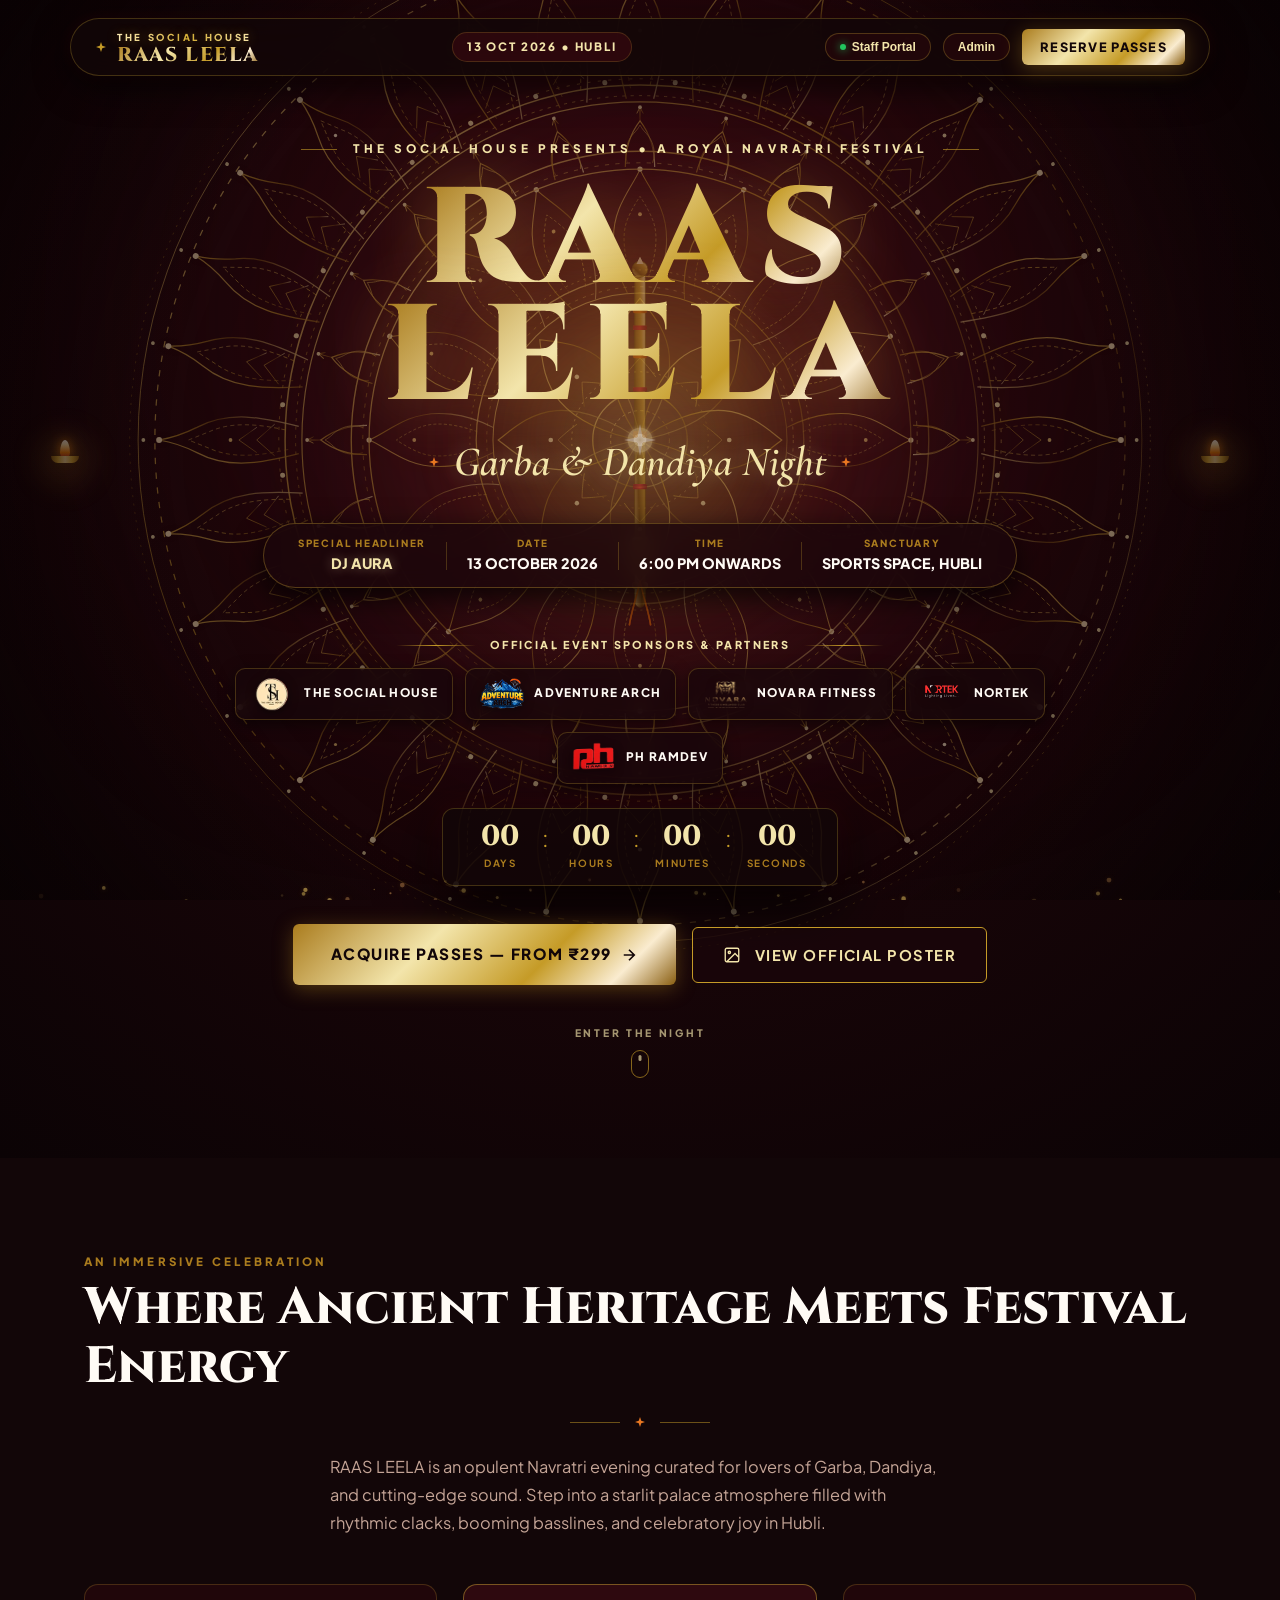
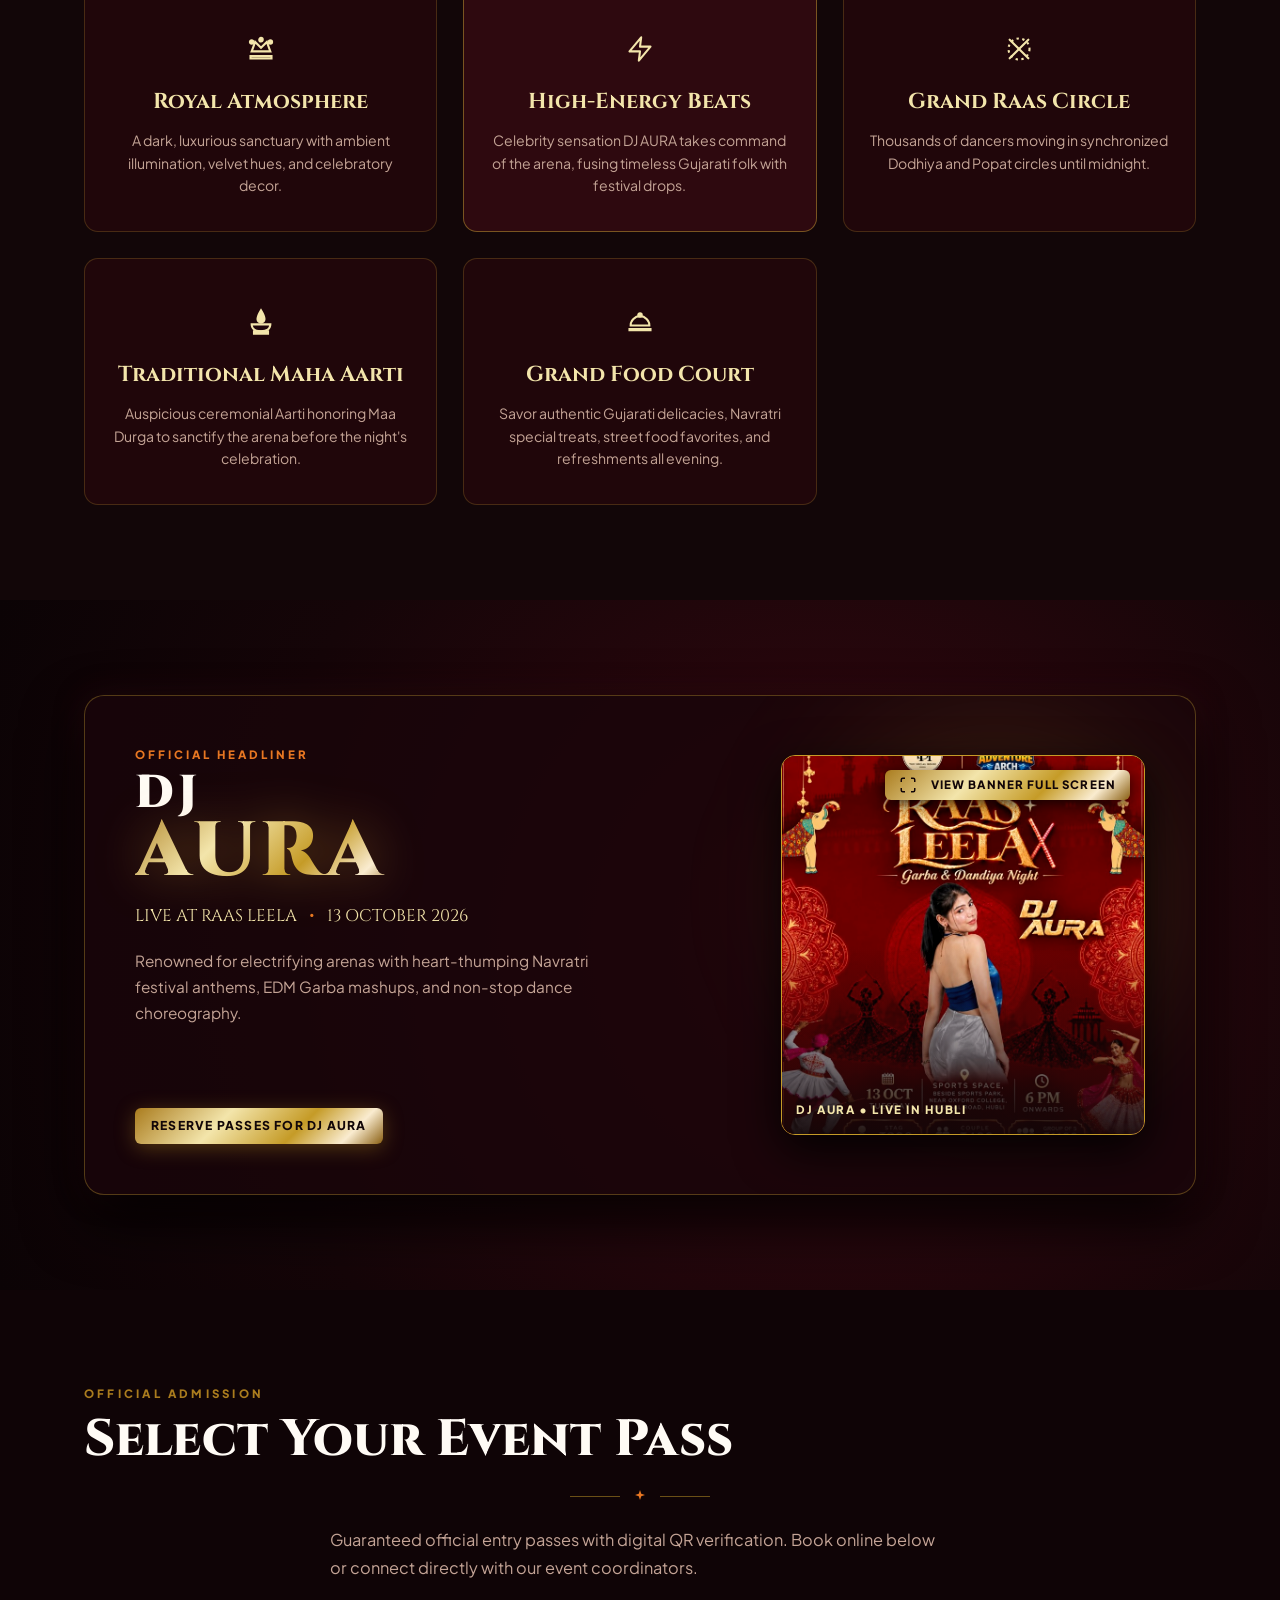
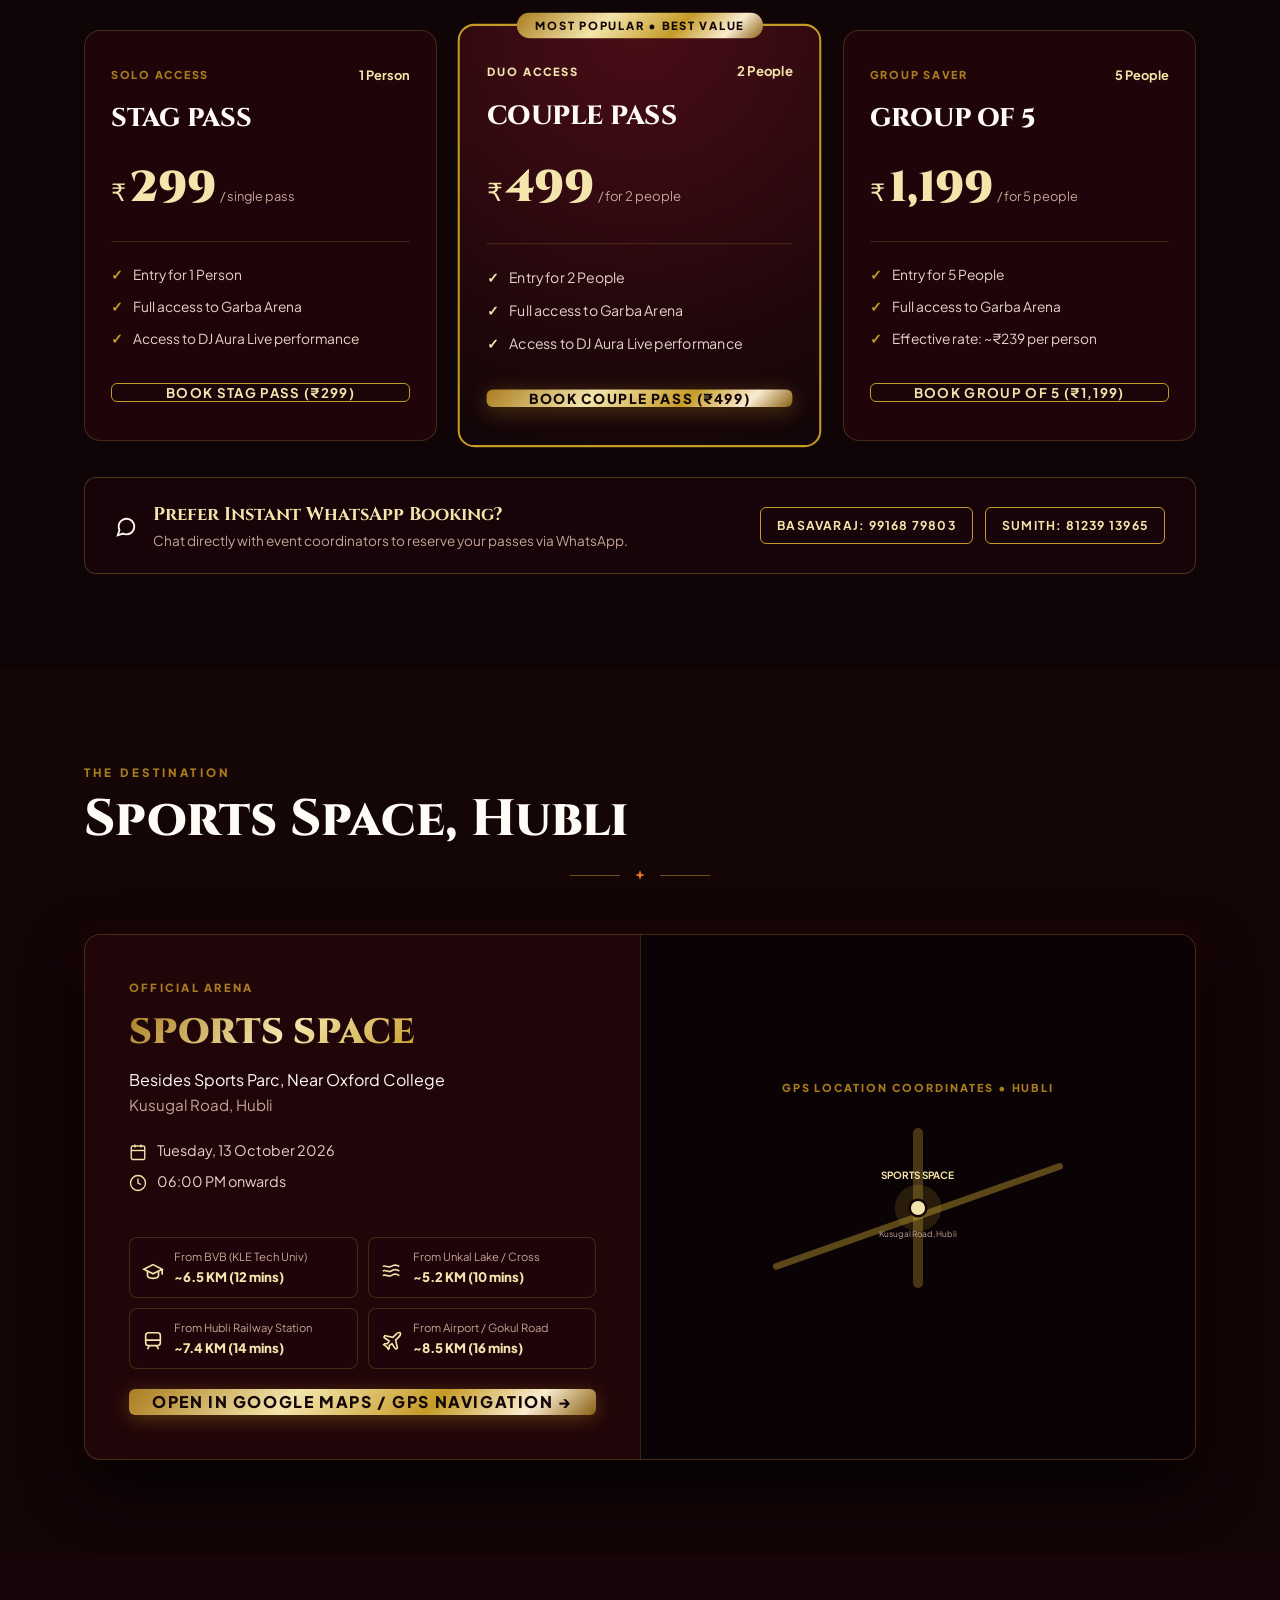
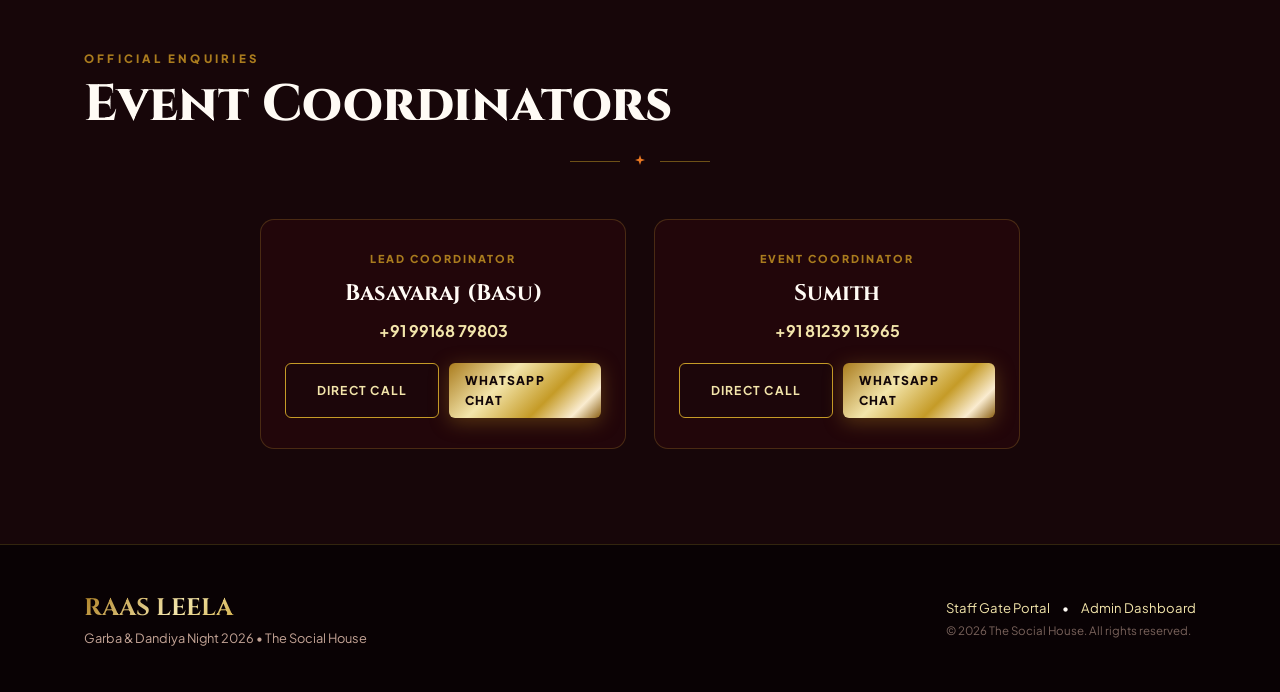
==== commit d7f0ed99: "Add files via upload" ====
--- a/index.html
+++ b/index.html
@@ -74,9 +74,10 @@
         </a>
 
         <!-- Mobile Menu Icon -->
-        <button type="button" class="mobile-toggle-btn" id="mobileMenuToggle" aria-label="Toggle navigation">
-          <span></span>
-          <span></span>
+        <button type="button" class="mobile-toggle-btn" id="mobileMenuToggle" aria-label="Toggle navigation" title="Menu">
+          <span class="hamburger-bar"></span>
+          <span class="hamburger-bar"></span>
+          <span class="hamburger-bar"></span>
         </button>
       </div>
 
@@ -1040,6 +1041,21 @@
   </main>
 
   <!-- ==========================================================================
+       MOBILE STICKY BOOKING CTA (Public Viewport)
+       ========================================================================== -->
+  <aside class="mobile-sticky-cta-bar" id="mobileStickyCta" aria-label="Quick Pass Reservation">
+    <div class="sticky-cta-inner">
+      <div class="sticky-cta-info">
+        <span class="sticky-cta-label">PASSES FROM</span>
+        <strong class="sticky-cta-price">&#8377;299</strong>
+      </div>
+      <button type="button" class="btn btn-gold-shimmer sticky-cta-btn trigger-checkout-btn" data-category="stag" data-price="299" data-admit="1" id="stickyBookBtn">
+        <span>BOOK NOW</span>
+      </button>
+    </div>
+  </aside>
+
+  <!-- ==========================================================================
        FOOTER
        ========================================================================== -->
   <footer class="cinematic-footer">
--- a/styles.css
+++ b/styles.css
@@ -54,6 +54,9 @@
   scroll-behavior: smooth;
   font-size: 16px;
   -webkit-font-smoothing: antialiased;
+  overflow-x: hidden;
+  max-width: 100vw;
+  width: 100%;
 }
 
 body {
@@ -64,6 +67,8 @@
   overflow-x: hidden;
   position: relative;
   min-height: 100vh;
+  max-width: 100vw;
+  width: 100%;
 }
 
 /* Background Atmospheric Canvas & Lighting Layers */
@@ -2241,52 +2246,7 @@
 /* ==========================================================================
    RESPONSIVENESS
    ========================================================================== */
-@media (max-width: 900px) {
-  /* Hero Indian Mandala & Dandiya Responsiveness */
-  .mandala-artwork-wrapper { width: min(94vw, 760px); height: min(94vw, 760px); top: 36%; opacity: 0.40; }
-  .royal-dandiya-stage { width: 340px; height: 340px; top: 36%; opacity: 0.38; }
-  .mandala-glow-halo { width: 440px; height: 440px; top: 36%; }
-  .mandala-core-warmth { width: 250px; height: 250px; top: 36%; }
-  .palace-flank-diya { opacity: 0.4; }
-  .nav-center-info { display: none; }
-  .nav-portal-btn { display: none; }
-  .mobile-toggle-btn { display: flex; }
-
-  .dj-grid-layout { grid-template-columns: 1fr; }
-  .passes-trio-display { grid-template-columns: 1fr; max-width: 440px; margin: 0 auto 30px; }
-  .featured-invitation-badge { transform: none; }
-  .venue-luxury-monolith { grid-template-columns: 1fr; }
-  .experience-trinity-grid { grid-template-columns: 1fr; max-width: 440px; margin: 30px auto 0; }
-  .coordinators-duo-grid { grid-template-columns: 1fr; }
-  .scanner-split-interface { grid-template-columns: 1fr; }
-  .admin-metrics-row { grid-template-columns: 1fr 1fr; }
-}
-
-@media (max-width: 576px) {
-  /* Hero Indian Mandala Mobile Adaptation */
-  .mandala-artwork-wrapper { width: 420px; height: 420px; top: 34%; opacity: 0.36; }
-  .royal-dandiya-stage { width: 260px; height: 260px; top: 34%; opacity: 0.32; }
-  .mandala-glow-halo { width: 320px; height: 320px; top: 34%; }
-  .mandala-core-warmth { width: 190px; height: 190px; top: 34%; }
-  .palace-flank-diya { display: none; }
-  .floating-navbar { padding: 0 10px; top: 10px; }
-  .nav-inner-pill { padding: 8px 16px; }
-  .main-editorial-title { font-size: 3.6rem; }
-  .hero-sanctuary { padding: 120px 0 60px; }
-  .event-coordinates-card { padding: 10px 16px; gap: 12px; }
-  .coord-divider { display: none; }
-  .luxury-countdown-box { padding: 10px 16px; gap: 8px; }
-  .cd-digit { font-size: 1.4rem; }
-  .cd-cell { min-width: 40px; }
-  .form-row-2 { grid-template-columns: 1fr; gap: 0; }
-  .e-ticket-content-body { grid-template-columns: 1fr; }
-  .admin-metrics-row { grid-template-columns: 1fr; }
-  .modal-dialog-box { padding: 24px 16px; max-height: 94vh; border-radius: 14px; }
-  .dialog-title { font-size: 1.45rem; }
-  .booking-confirm-card { padding: 14px 14px; margin-bottom: 14px; }
-  .confirm-pass-title { font-size: 1.1rem; }
-  .confirm-total-amount { font-size: 1.35rem; }
-}
+/* See complete Responsive Architecture section at bottom of file */
 
 /* Print Rules */
 @media print {
@@ -3557,4 +3517,1364 @@
 
 @keyframes spin {
   to { transform: rotate(360deg); }
+}
+
+/* ==========================================================================
+   COMPLETE RESPONSIVE DESIGN ARCHITECTURE & MULTI-DEVICE SYSTEM
+   Deliberately crafted for:
+   - Mobile Phones: 360px, 375px, 390px, 412px, 430px
+   - Tablets: 768px, 820px, 1024px
+   - Desktops & Laptops: 1280px, 1440px, 1920px
+   ========================================================================== */
+
+/* --------------------------------------------------------------------------
+   1. GLOBAL RESPONSIVE FLUIDITY & BASE RESETS
+   -------------------------------------------------------------------------- */
+html, body {
+  overflow-x: hidden !important;
+  width: 100%;
+  max-width: 100%;
+  position: relative;
+  -webkit-text-size-adjust: 100%;
+}
+
+*, *::before, *::after {
+  box-sizing: border-box;
+}
+
+img, video, canvas, svg {
+  max-width: 100%;
+  height: auto;
+}
+
+.particles-layer, .sky-atmosphere-glow, .cinema-vignette {
+  max-width: 100%;
+  overflow: hidden;
+  pointer-events: none;
+}
+
+/* --------------------------------------------------------------------------
+   2. MOBILE STICKY BOOKING CTA BAR
+   -------------------------------------------------------------------------- */
+.mobile-sticky-cta-bar {
+  position: fixed;
+  bottom: 0;
+  left: 0;
+  width: 100%;
+  z-index: 95;
+  background: rgba(18, 6, 8, 0.95);
+  border-top: 1px solid rgba(212, 175, 55, 0.35);
+  backdrop-filter: blur(16px);
+  -webkit-backdrop-filter: blur(16px);
+  padding: 10px 18px;
+  padding-bottom: calc(10px + env(safe-area-inset-bottom, 0px));
+  box-shadow: 0 -8px 25px rgba(0, 0, 0, 0.8), 0 0 15px rgba(74, 13, 22, 0.3);
+  transform: translateY(120%);
+  transition: transform 0.35s cubic-bezier(0.16, 1, 0.3, 1);
+  display: none;
+}
+
+@media (max-width: 991px) {
+  .mobile-sticky-cta-bar {
+    display: block;
+  }
+}
+
+.mobile-sticky-cta-bar.is-visible {
+  transform: translateY(0);
+}
+
+.sticky-cta-inner {
+  max-width: 520px;
+  margin: 0 auto;
+  display: flex;
+  align-items: center;
+  justify-content: space-between;
+  gap: 14px;
+}
+
+.sticky-cta-info {
+  display: flex;
+  flex-direction: column;
+}
+
+.sticky-cta-label {
+  font-size: 0.62rem;
+  font-weight: 800;
+  letter-spacing: 0.16em;
+  color: var(--gold-brass);
+}
+
+.sticky-cta-price {
+  font-family: var(--font-serif-display);
+  font-size: 1.3rem;
+  font-weight: 900;
+  color: var(--gold-champagne);
+  line-height: 1;
+}
+
+.sticky-cta-btn {
+  padding: 10px 22px;
+  font-size: 0.82rem;
+  font-weight: 800;
+  border-radius: 20px;
+  min-height: 44px;
+  box-shadow: 0 4px 14px rgba(212, 175, 55, 0.35);
+}
+
+/* --------------------------------------------------------------------------
+   3. HAMBURGER BUTTON & MOBILE DRAWER STYLING
+   -------------------------------------------------------------------------- */
+.mobile-toggle-btn {
+  background: rgba(42, 8, 13, 0.65);
+  border: 1px solid rgba(212, 175, 55, 0.35);
+  border-radius: 8px;
+  width: 42px;
+  height: 42px;
+  min-width: 42px;
+  min-height: 42px;
+  padding: 8px;
+  cursor: pointer;
+  display: none;
+  flex-direction: column;
+  justify-content: center;
+  align-items: center;
+  gap: 5px;
+  transition: all 0.2s ease;
+}
+
+.mobile-toggle-btn:hover, .mobile-toggle-btn:focus-visible {
+  background: rgba(74, 13, 22, 0.9);
+  border-color: var(--gold-champagne);
+  box-shadow: 0 0 10px rgba(212, 175, 55, 0.35);
+}
+
+.hamburger-bar {
+  display: block;
+  width: 20px;
+  height: 2px;
+  background: var(--gold-champagne);
+  border-radius: 2px;
+  transition: transform 0.25s ease, opacity 0.25s ease;
+}
+
+.nav-slide-drawer {
+  position: fixed;
+  top: 0;
+  left: 0;
+  width: 100vw;
+  height: 100vh;
+  height: 100dvh;
+  z-index: 200;
+  display: none;
+}
+
+.nav-slide-drawer.active {
+  display: block;
+}
+
+.drawer-overlay {
+  position: absolute;
+  top: 0;
+  left: 0;
+  width: 100%;
+  height: 100%;
+  background: rgba(8, 2, 4, 0.85);
+  backdrop-filter: blur(12px);
+  -webkit-backdrop-filter: blur(12px);
+}
+
+.drawer-content-box {
+  position: absolute;
+  top: 0;
+  right: 0;
+  width: min(88vw, 380px);
+  height: 100%;
+  height: 100dvh;
+  background: #18060a;
+  border-left: 1.5px solid var(--gold-antique);
+  padding: 28px 22px;
+  padding-bottom: calc(28px + env(safe-area-inset-bottom, 0px));
+  display: flex;
+  flex-direction: column;
+  overflow-y: auto;
+  -webkit-overflow-scrolling: touch;
+  box-shadow: -15px 0 40px rgba(0, 0, 0, 0.9);
+}
+
+.drawer-top {
+  display: flex;
+  justify-content: space-between;
+  align-items: center;
+  margin-bottom: 24px;
+  padding-bottom: 14px;
+  border-bottom: 1px solid rgba(212, 175, 55, 0.2);
+}
+
+.drawer-crest {
+  font-family: var(--font-serif-display);
+  font-size: 1.15rem;
+  font-weight: 800;
+  letter-spacing: 0.1em;
+  color: var(--gold-champagne);
+  display: flex;
+  align-items: center;
+  gap: 8px;
+}
+
+.drawer-close {
+  background: transparent;
+  border: none;
+  font-size: 2.2rem;
+  color: var(--gold-champagne);
+  cursor: pointer;
+  line-height: 1;
+  width: 44px;
+  height: 44px;
+  display: flex;
+  align-items: center;
+  justify-content: center;
+}
+
+.drawer-links {
+  display: flex;
+  flex-direction: column;
+  gap: 8px;
+  margin-bottom: 24px;
+}
+
+.d-link {
+  font-family: var(--font-serif-display);
+  font-size: 1.15rem;
+  color: var(--gold-ivory);
+  padding: 10px 12px;
+  border-radius: 8px;
+  transition: all 0.2s ease;
+  display: block;
+}
+
+.d-link:hover, .d-link:active {
+  background: rgba(74, 13, 22, 0.5);
+  color: var(--gold-champagne);
+  transform: translateX(4px);
+}
+
+.drawer-portal-actions {
+  display: flex;
+  flex-direction: column;
+  gap: 10px;
+  margin-bottom: 24px;
+  border-top: 1px solid rgba(212, 175, 55, 0.15);
+  padding-top: 18px;
+}
+
+.d-portal-btn {
+  background: rgba(42, 8, 13, 0.7);
+  border: 1px solid rgba(212, 175, 55, 0.3);
+  border-radius: 8px;
+  padding: 12px 16px;
+  color: var(--gold-champagne);
+  font-size: 0.88rem;
+  font-weight: 700;
+  text-align: left;
+  cursor: pointer;
+  display: flex;
+  align-items: center;
+  justify-content: space-between;
+  min-height: 46px;
+}
+
+.drawer-bottom {
+  margin-top: auto;
+  border-top: 1px solid rgba(212, 175, 55, 0.15);
+  padding-top: 18px;
+}
+
+.drawer-bottom p {
+  font-size: 0.8rem;
+  color: #c4a496;
+  margin-bottom: 12px;
+  text-align: center;
+}
+
+.drawer-bottom .btn {
+  min-height: 48px;
+}
+
+/* --------------------------------------------------------------------------
+   4. TABLETS & MEDIUM SCREENS (769px to 1024px)
+   -------------------------------------------------------------------------- */
+@media (max-width: 1024px) {
+  .container {
+    max-width: 960px;
+    padding: 0 24px;
+  }
+  
+  .experience-trinity-grid {
+    grid-template-columns: repeat(2, 1fr);
+    gap: 20px;
+  }
+  
+  .passes-trio-display {
+    gap: 20px;
+  }
+  
+  .venue-luxury-monolith {
+    grid-template-columns: 1.1fr 0.9fr;
+  }
+  
+  .venue-address-column {
+    padding: 34px 28px;
+  }
+}
+
+@media (max-width: 991px) {
+  /* Navigation */
+  .floating-navbar {
+    top: 12px;
+    padding: 0 16px;
+  }
+  
+  .nav-inner-pill {
+    padding: 8px 18px;
+    border-radius: 30px;
+  }
+  
+  .nav-center-info {
+    display: none;
+  }
+  
+  .nav-portal-btn {
+    display: none; /* Moved to mobile slide drawer */
+  }
+  
+  .mobile-toggle-btn {
+    display: flex;
+  }
+
+  /* Hero Section */
+  .hero-sanctuary {
+    padding: 110px 0 55px;
+    min-height: auto;
+  }
+
+  .mandala-stage-container {
+    pointer-events: none;
+  }
+
+  .mandala-artwork-wrapper {
+    width: min(85vw, 600px);
+    height: min(85vw, 600px);
+    top: 36%;
+    opacity: 0.32;
+  }
+
+  .royal-dandiya-stage {
+    width: min(65vw, 320px);
+    height: min(65vw, 320px);
+    top: 36%;
+    opacity: 0.30;
+  }
+
+  .mandala-glow-halo {
+    width: min(75vw, 400px);
+    height: min(75vw, 400px);
+    top: 36%;
+  }
+
+  .mandala-core-warmth {
+    width: min(50vw, 220px);
+    height: min(50vw, 220px);
+    top: 36%;
+  }
+
+  .palace-flank-diya {
+    opacity: 0.25;
+  }
+
+  /* Headliner DJ Aura */
+  .dj-grid-layout {
+    grid-template-columns: 1fr;
+    gap: 30px;
+  }
+
+  .dj-festival-sanctuary {
+    padding: 36px 28px;
+  }
+
+  .artwork-monolith-frame {
+    height: 340px;
+    max-width: 440px;
+    margin: 0 auto;
+  }
+
+  /* Passes Trio */
+  .passes-trio-display {
+    grid-template-columns: 1fr;
+    max-width: 480px;
+    margin: 0 auto 36px;
+    gap: 22px;
+  }
+
+  .featured-invitation-badge {
+    transform: none !important;
+  }
+
+  .featured-invitation-badge:hover {
+    transform: translateY(-4px) !important;
+  }
+
+  /* Venue Monolith */
+  .venue-luxury-monolith {
+    grid-template-columns: 1fr;
+  }
+
+  .venue-schematic-column {
+    border-left: none;
+    border-top: 1px solid rgba(212, 175, 55, 0.2);
+    padding: 24px 20px;
+  }
+
+  /* Admin Dashboard */
+  .admin-metrics-row {
+    grid-template-columns: repeat(2, 1fr);
+    gap: 12px;
+  }
+
+  .scanner-split-interface {
+    grid-template-columns: 1fr;
+    gap: 24px;
+  }
+}
+
+/* --------------------------------------------------------------------------
+   5. MOBILE PHONES & SMALL SCREENS (<= 768px)
+   -------------------------------------------------------------------------- */
+@media (max-width: 768px) {
+  /* Global section spacing */
+  .section {
+    padding: 65px 0;
+  }
+
+  .container {
+    padding: 0 18px;
+    max-width: 100%;
+  }
+
+  .editorial-header {
+    margin-bottom: 34px;
+  }
+
+  .editorial-heading {
+    font-size: clamp(1.8rem, 6vw, 2.5rem);
+    line-height: 1.2;
+  }
+
+  .editorial-body-prose {
+    font-size: 0.95rem;
+    line-height: 1.65;
+    width: min(94%, 560px);
+  }
+
+  /* Navigation Bar - Clean simplified mobile header */
+  .floating-navbar {
+    top: 8px !important;
+    padding: 0 10px !important;
+    width: 100% !important;
+    max-width: 100% !important;
+    box-sizing: border-box !important;
+  }
+
+  .nav-inner-pill {
+    padding: 6px 14px !important;
+    border-radius: 24px !important;
+    width: 100% !important;
+    box-sizing: border-box !important;
+    display: flex !important;
+    justify-content: space-between !important;
+    align-items: center !important;
+  }
+
+  .nav-brand {
+    gap: 6px !important;
+  }
+
+  .brand-sub {
+    font-size: 0.54rem !important;
+    letter-spacing: 0.16em !important;
+  }
+
+  .brand-main {
+    font-size: 1.05rem !important;
+  }
+
+  .nav-center-info {
+    display: none !important;
+  }
+
+  .nav-portal-btn {
+    display: none !important;
+  }
+
+  .btn-nav-cta {
+    display: none !important; /* Simplified header: main CTA is in hero, mobile drawer, and bottom sticky CTA */
+  }
+
+  .mobile-toggle-btn {
+    display: flex !important;
+    width: 38px !important;
+    height: 38px !important;
+    min-width: 38px !important;
+    min-height: 38px !important;
+    padding: 6px !important;
+  }
+
+  /* Recomposed Mobile Hero */
+  .hero-sanctuary {
+    padding: 85px 0 40px !important;
+    overflow: hidden !important;
+  }
+
+  .hero-container {
+    width: 100% !important;
+    max-width: 100% !important;
+    padding: 0 16px !important;
+    box-sizing: border-box !important;
+    display: flex !important;
+    flex-direction: column !important;
+    align-items: center !important;
+  }
+
+  .hero-kicker-row {
+    display: flex !important;
+    flex-direction: column !important;
+    align-items: center !important;
+    gap: 0 !important;
+    margin-bottom: 10px !important;
+    width: 100% !important;
+    text-align: center !important;
+  }
+
+  .kicker-line {
+    display: none !important;
+  }
+
+  .kicker-label {
+    font-size: 0.58rem !important;
+    letter-spacing: 0.12em !important;
+    white-space: normal !important;
+    text-align: center !important;
+    width: 100% !important;
+    display: block !important;
+  }
+
+  .main-editorial-title {
+    font-size: clamp(2.5rem, 13vw, 4.2rem) !important;
+    line-height: 0.88 !important;
+    letter-spacing: 0.04em !important;
+    margin-bottom: 6px !important;
+    width: 100% !important;
+    text-align: center !important;
+  }
+
+  .word-box {
+    display: block !important;
+    width: 100% !important;
+    text-align: center !important;
+  }
+
+  .subtitle-script-ribbon {
+    margin-bottom: 18px !important;
+    gap: 10px !important;
+  }
+
+  .script-phrase {
+    font-size: 1.1rem !important;
+  }
+
+  /* Decorative Artwork behind hero */
+  .mandala-stage-container {
+    overflow: hidden !important;
+    max-width: 100vw !important;
+  }
+
+  .mandala-artwork-wrapper {
+    width: min(80vw, 300px) !important;
+    height: min(80vw, 300px) !important;
+    top: 30% !important;
+    opacity: 0.16 !important;
+  }
+
+  .royal-dandiya-stage {
+    width: min(60vw, 220px) !important;
+    height: min(60vw, 220px) !important;
+    top: 30% !important;
+    opacity: 0.15 !important;
+  }
+
+  .mandala-glow-halo {
+    width: min(70vw, 260px) !important;
+    height: min(70vw, 260px) !important;
+    top: 30% !important;
+  }
+
+  .mandala-core-warmth {
+    width: min(45vw, 150px) !important;
+    height: min(45vw, 150px) !important;
+    top: 30% !important;
+  }
+
+  .palace-flank-diya {
+    display: none !important;
+  }
+
+  /* Event Coordinates Card */
+  .event-coordinates-card {
+    padding: 12px 14px !important;
+    border-radius: 12px !important;
+    margin: 0 auto 18px !important;
+    display: grid !important;
+    grid-template-columns: 1fr 1fr !important;
+    gap: 8px !important;
+    text-align: center !important;
+    width: 100% !important;
+    max-width: 320px !important;
+    box-sizing: border-box !important;
+  }
+
+  .coord-divider {
+    display: none !important;
+  }
+
+  .coord-tag {
+    font-size: 0.55rem !important;
+    letter-spacing: 0.08em !important;
+  }
+
+  .coord-value {
+    font-size: 0.8rem !important;
+  }
+
+  /* Sponsors Strip */
+  .hero-sponsors-section {
+    margin: 10px auto 16px !important;
+    width: 100% !important;
+    max-width: 320px !important;
+  }
+
+  .sponsors-strip-header {
+    margin-bottom: 8px !important;
+    gap: 8px !important;
+  }
+
+  .sp-line {
+    max-width: 30px !important;
+  }
+
+  .sp-crown-tag {
+    font-size: 0.58rem !important;
+    letter-spacing: 0.12em !important;
+    white-space: nowrap !important;
+  }
+
+  .sponsors-logos-grid {
+    display: flex !important;
+    flex-wrap: wrap !important;
+    gap: 6px !important;
+    justify-content: center !important;
+  }
+
+  .sponsor-card-capsule {
+    padding: 4px 8px !important;
+    border-radius: 6px !important;
+    gap: 6px !important;
+    max-width: calc(50% - 4px) !important;
+    flex: 0 1 calc(50% - 4px) !important;
+    box-sizing: border-box !important;
+  }
+
+  .sp-img-box {
+    width: 26px !important;
+    height: 18px !important;
+    flex-shrink: 0 !important;
+  }
+
+  .sp-label {
+    font-size: 0.58rem !important;
+    letter-spacing: 0.04em !important;
+    white-space: nowrap !important;
+    overflow: hidden !important;
+    text-overflow: ellipsis !important;
+  }
+
+  /* Countdown Clocks */
+  .luxury-countdown-box {
+    padding: 8px 10px !important;
+    border-radius: 10px !important;
+    max-width: 300px !important;
+    margin: 0 auto 20px !important;
+    gap: 4px !important;
+    width: 100% !important;
+    box-sizing: border-box !important;
+    display: flex !important;
+    justify-content: space-between !important;
+  }
+
+  .cd-cell {
+    flex: 1 !important;
+    min-width: 0 !important;
+  }
+
+  .cd-digit {
+    font-size: clamp(1.15rem, 5vw, 1.4rem) !important;
+  }
+
+  .cd-caption {
+    font-size: 0.48rem !important;
+    letter-spacing: 0.06em !important;
+  }
+
+  .cd-separator {
+    font-size: 1rem !important;
+    margin-top: -6px !important;
+    flex-shrink: 0 !important;
+  }
+
+  /* Hero Action Cluster */
+  .hero-actions-cluster {
+    flex-direction: column !important;
+    gap: 10px !important;
+    width: 100% !important;
+    max-width: 320px !important;
+    margin: 0 auto 26px !important;
+  }
+
+  .btn-hero-primary, .btn-hero-secondary {
+    width: 100%;
+    min-height: 50px;
+    padding: 14px 20px;
+    font-size: 0.88rem;
+  }
+
+  /* Experience Cards: 1 column */
+  .experience-trinity-grid {
+    grid-template-columns: 1fr;
+    max-width: 440px;
+    margin: 30px auto 0;
+    gap: 18px;
+  }
+
+  .trinity-card {
+    padding: 26px 20px;
+    border-radius: 12px;
+  }
+
+  /* Headliner DJ Aura: Perfect Mobile Stacking Order */
+  .dj-festival-sanctuary {
+    padding: 24px 18px;
+    border-radius: 16px;
+  }
+
+  .dj-grid-layout {
+    display: flex;
+    flex-direction: column;
+    gap: 16px;
+  }
+
+  .dj-bio-column {
+    display: contents;
+  }
+
+  .dj-headliner-tag {
+    order: 1;
+    margin-bottom: 4px;
+  }
+
+  .dj-massive-name {
+    order: 2;
+    font-size: clamp(2.8rem, 12vw, 4rem);
+    margin-bottom: 6px;
+  }
+
+  .dj-event-stamp {
+    order: 3;
+    font-size: 0.92rem;
+    margin-bottom: 14px;
+  }
+
+  .dj-artwork-column {
+    order: 4;
+    width: 100%;
+    margin-bottom: 8px;
+  }
+
+  .dj-editorial-statement {
+    order: 5;
+    font-size: 0.9rem;
+    line-height: 1.6;
+    margin-bottom: 16px;
+  }
+
+  .frequency-wave-visualizer {
+    order: 6;
+    margin-bottom: 20px;
+    justify-content: center;
+  }
+
+  .dj-cta-row {
+    order: 7;
+    width: 100%;
+  }
+
+  .dj-cta-row .btn {
+    width: 100%;
+    min-height: 48px;
+    font-size: 0.85rem;
+  }
+
+  .artwork-monolith-frame {
+    width: 100%;
+    max-width: 380px;
+    height: auto;
+    aspect-ratio: 4/5;
+    max-height: 380px;
+    margin: 0 auto;
+    border-radius: 12px;
+  }
+
+  .monolith-poster-img {
+    width: 100%;
+    height: 100%;
+    object-fit: cover;
+  }
+
+  .dj-fullscreen-banner-btn {
+    top: 10px;
+    right: 10px;
+    padding: 6px 12px;
+    font-size: 0.7rem;
+    min-height: 36px;
+  }
+
+  /* Passes Sanctuary */
+  .passes-trio-display {
+    max-width: 420px;
+    gap: 18px;
+  }
+
+  .pass-invitation-badge {
+    padding: 26px 20px;
+    border-radius: 14px;
+  }
+
+  .badge-tier-title {
+    font-size: 1.45rem;
+  }
+
+  .price-figures {
+    font-size: 2.3rem;
+  }
+
+  .trigger-checkout-btn {
+    min-height: 48px;
+    font-size: 0.88rem;
+  }
+
+  /* WhatsApp Concierge Strip */
+  .concierge-booking-strip {
+    padding: 20px 16px;
+    border-radius: 12px;
+    flex-direction: column;
+    text-align: center;
+    gap: 16px;
+  }
+
+  .strip-info {
+    flex-direction: column;
+    text-align: center;
+    gap: 10px;
+  }
+
+  .strip-buttons {
+    flex-direction: column;
+    width: 100%;
+    gap: 8px;
+  }
+
+  .strip-buttons .btn {
+    width: 100%;
+    min-height: 46px;
+    font-size: 0.84rem;
+  }
+
+  /* Venue Section */
+  .venue-address-column {
+    padding: 26px 18px;
+  }
+
+  .venue-title {
+    font-size: 1.8rem;
+  }
+
+  .venue-transit-grid {
+    grid-template-columns: 1fr;
+    gap: 8px;
+  }
+
+  .transit-item {
+    padding: 10px 12px;
+  }
+
+  .venue-address-column .btn {
+    min-height: 48px;
+    font-size: 0.85rem;
+  }
+
+  /* Coordinators / Contact */
+  .coordinators-duo-grid {
+    grid-template-columns: 1fr;
+    max-width: 420px;
+    gap: 18px;
+  }
+
+  .concierge-card {
+    padding: 24px 18px;
+    border-radius: 12px;
+  }
+
+  .concierge-buttons {
+    flex-direction: column;
+    gap: 8px;
+    width: 100%;
+  }
+
+  .concierge-buttons .btn {
+    width: 100%;
+    min-height: 48px;
+    font-size: 0.85rem;
+  }
+
+  /* Footer */
+  .cinematic-footer {
+    padding: 34px 0 70px;
+  }
+
+  .footer-layout {
+    flex-direction: column;
+    text-align: center;
+    gap: 16px;
+  }
+
+  .portal-links-row {
+    justify-content: center;
+  }
+
+  /* --------------------------------------------------------------------------
+     MODALS RESPONSIVE OVERHAUL (NATIVE APP SHEET BEHAVIOR ON MOBILE)
+     -------------------------------------------------------------------------- */
+  .modal-scrim {
+    padding: 0;
+    align-items: flex-start;
+    overflow-y: auto;
+    -webkit-overflow-scrolling: touch;
+  }
+
+  .modal-dialog-box {
+    width: 100% !important;
+    max-width: 100% !important;
+    min-height: 100dvh;
+    min-height: 100vh;
+    border-radius: 0 !important;
+    border-left: none !important;
+    border-right: none !important;
+    border-top: none !important;
+    padding: 56px 18px 40px !important;
+    margin: 0 !important;
+    box-shadow: none !important;
+  }
+
+  .dialog-close-btn {
+    top: 12px;
+    right: 14px;
+    width: 44px;
+    height: 44px;
+    font-size: 2.2rem;
+    display: flex;
+    align-items: center;
+    justify-content: center;
+    z-index: 20;
+  }
+
+  .dialog-title {
+    font-size: 1.5rem;
+  }
+
+  /* Booking Form Elements */
+  .form-row-2 {
+    grid-template-columns: 1fr;
+    gap: 0;
+  }
+
+  .dark-input, .dark-select {
+    height: 48px;
+    min-height: 48px;
+    font-size: 16px !important; /* Critical: avoids iOS Safari automatic zoom */
+    border-radius: 8px;
+    padding: 12px 14px;
+  }
+
+  .stepper-wrap {
+    height: 48px;
+  }
+
+  .step-btn {
+    width: 48px;
+    height: 48px;
+    font-size: 1.35rem;
+  }
+
+  .step-num {
+    height: 48px;
+    font-size: 1.15rem;
+  }
+
+  #proceedToPayBtn {
+    min-height: 52px;
+    font-size: 0.95rem;
+    margin-top: 10px;
+  }
+
+  /* Booking Confirmation Screen */
+  .booking-confirm-card {
+    padding: 16px;
+    border-radius: 10px;
+    margin-bottom: 16px;
+  }
+
+  .confirm-pass-title {
+    font-size: 1.15rem;
+  }
+
+  .confirm-total-amount {
+    font-size: 1.45rem;
+  }
+
+  #proceedToPaymentBtn {
+    min-height: 52px;
+    font-size: 1rem;
+    letter-spacing: 0.08em;
+  }
+
+  #backToFormBtn {
+    min-height: 44px;
+    font-size: 0.82rem;
+  }
+
+  /* Digital Ticket Monolith */
+  .royal-ticket-card-monolith {
+    padding: 24px 14px;
+    border-radius: 12px;
+    margin-bottom: 18px;
+    width: 100%;
+    max-width: 100%;
+  }
+
+  .ticket-brand-title {
+    font-size: clamp(1.6rem, 6.5vw, 2.1rem);
+  }
+
+  .t-tier-badge {
+    font-size: 0.86rem;
+    padding: 4px 16px;
+  }
+
+  .t-tier-price {
+    font-size: clamp(1.8rem, 7.5vw, 2.3rem);
+  }
+
+  .ticket-qr-center-box {
+    margin: 14px 0;
+  }
+
+  .ticket-qr-frame {
+    padding: 8px;
+    border-radius: 8px;
+  }
+
+  .ticket-qr-frame canvas {
+    width: min(65vw, 200px) !important;
+    height: min(65vw, 200px) !important;
+    max-width: 100%;
+  }
+
+  .ticket-attendee-meta-block {
+    padding: 12px 14px;
+  }
+
+  .t-meta-row {
+    font-size: 0.8rem;
+  }
+
+  .ticket-action-buttons .btn {
+    min-height: 48px;
+    font-size: 0.84rem;
+  }
+
+  /* Staff Gate Check-In & Scanner */
+  .portal-dialog-header {
+    flex-direction: column;
+    align-items: flex-start;
+    gap: 10px;
+  }
+
+  .portal-dialog-header > div:last-child {
+    width: 100%;
+    display: flex;
+    justify-content: space-between;
+    align-items: center;
+  }
+
+  .scanner-camera-box {
+    height: min(65vw, 260px);
+    border-radius: 8px;
+  }
+
+  #startCameraBtn, #stopCameraBtn {
+    min-height: 48px;
+    width: 100%;
+  }
+
+  .search-input-group {
+    flex-direction: column;
+    gap: 8px;
+  }
+
+  .search-input-group input {
+    height: 48px;
+    font-size: 16px;
+  }
+
+  .search-input-group button {
+    height: 48px;
+    width: 100%;
+  }
+
+  .btn-admit-action {
+    min-height: 52px;
+    font-size: 1rem;
+    padding: 14px;
+  }
+
+  /* Admin Dashboard Mobile Transformation */
+  .admin-metrics-row {
+    grid-template-columns: repeat(2, 1fr) !important;
+    gap: 10px;
+  }
+
+  .metric-card {
+    padding: 12px 10px;
+  }
+
+  .m-caption {
+    font-size: 0.6rem;
+  }
+
+  .m-stat {
+    font-size: 1.5rem;
+  }
+
+  .m-note {
+    font-size: 0.65rem;
+  }
+
+  .admin-table-filters {
+    flex-direction: column;
+    align-items: stretch;
+    gap: 10px;
+  }
+
+  .search-box {
+    max-width: 100%;
+    width: 100%;
+    height: 46px;
+    font-size: 16px;
+  }
+
+  .filter-badge-group {
+    width: 100%;
+    display: flex;
+    gap: 6px;
+  }
+
+  .filter-pill {
+    flex: 1;
+    text-align: center;
+    padding: 8px 6px;
+    font-size: 0.72rem;
+  }
+
+  .sales-breakdown-table-wrap {
+    overflow-x: auto;
+    -webkit-overflow-scrolling: touch;
+  }
+
+  /* Convert Admin Roster Table into Individual Booking Cards on Mobile */
+  .roster-table {
+    display: block;
+    width: 100%;
+  }
+
+  .roster-table thead {
+    display: none;
+  }
+
+  .roster-table tbody {
+    display: block;
+    width: 100%;
+  }
+
+  .roster-table tr {
+    display: flex;
+    flex-direction: column;
+    gap: 6px;
+    background: rgba(30, 7, 12, 0.9);
+    border: 1px solid rgba(212, 175, 55, 0.28);
+    border-radius: 12px;
+    padding: 14px 16px;
+    margin-bottom: 12px;
+    box-shadow: 0 4px 15px rgba(0, 0, 0, 0.4);
+  }
+
+  .roster-table td {
+    display: flex;
+    justify-content: space-between;
+    align-items: center;
+    padding: 5px 0;
+    border-bottom: 1px solid rgba(255, 255, 255, 0.05);
+    font-size: 0.84rem;
+    text-align: right;
+  }
+
+  .roster-table td:last-child {
+    border-bottom: none;
+    padding-top: 8px;
+    justify-content: flex-end;
+  }
+
+  .roster-table td::before {
+    content: attr(data-label);
+    font-size: 0.68rem;
+    font-weight: 700;
+    letter-spacing: 0.08em;
+    text-transform: uppercase;
+    color: var(--gold-champagne);
+    text-align: left;
+    margin-right: 12px;
+  }
+
+  /* Poster Lightbox */
+  .poster-modal-viewport {
+    width: 92vw;
+    max-width: 440px;
+    max-height: 90vh;
+  }
+
+  .poster-fullscreen-view {
+    width: 100%;
+    height: auto;
+    max-height: 84vh;
+    object-fit: contain;
+  }
+}
+
+/* --------------------------------------------------------------------------
+   6. EXTRA-NARROW MOBILE PHONES (<= 390px, e.g. 360px, 375px)
+   -------------------------------------------------------------------------- */
+@media (max-width: 390px) {
+  .container {
+    padding: 0 14px;
+  }
+
+  .floating-navbar {
+    padding: 0 8px;
+  }
+
+  .nav-inner-pill {
+    padding: 6px 12px;
+  }
+
+  .brand-sub {
+    font-size: 0.52rem;
+    letter-spacing: 0.16em;
+  }
+
+  .brand-main {
+    font-size: 1.05rem;
+  }
+
+  .btn-nav-cta {
+    display: none !important;
+  }
+
+  .main-editorial-title {
+    font-size: clamp(2.5rem, 13vw, 3.2rem);
+    letter-spacing: 0.04em;
+  }
+
+  .event-coordinates-card {
+    grid-template-columns: 1fr;
+    gap: 8px;
+  }
+
+  .luxury-countdown-box {
+    padding: 8px 10px;
+    gap: 4px;
+    max-width: 300px;
+  }
+
+  .cd-digit {
+    font-size: 1.25rem;
+  }
+
+  .cd-caption {
+    font-size: 0.5rem;
+  }
+
+  .cd-separator {
+    font-size: 1rem;
+  }
+
+  .admin-metrics-row {
+    grid-template-columns: 1fr !important;
+  }
+
+  .modal-dialog-box {
+    padding: 50px 14px 34px !important;
+  }
+
+  .royal-ticket-card-monolith {
+    padding: 20px 12px;
+  }
+
+  .t-meta-row {
+    flex-direction: column;
+    align-items: flex-start;
+    gap: 2px;
+  }
+}
+
+/* --------------------------------------------------------------------------
+   7. PREFERS-REDUCED-MOTION (ACCESSIBILITY & BATTERY OPTIMIZATION)
+   -------------------------------------------------------------------------- */
+@media (prefers-reduced-motion: reduce) {
+  *, *::before, *::after {
+    animation-duration: 0.01ms !important;
+    animation-iteration-count: 1 !important;
+    transition-duration: 0.01ms !important;
+    scroll-behavior: auto !important;
+  }
+
+  .laser-beam-animation, .pulse-ring-slow, .live-dot, .mouse-wheel {
+    animation: none !important;
+  }
 }
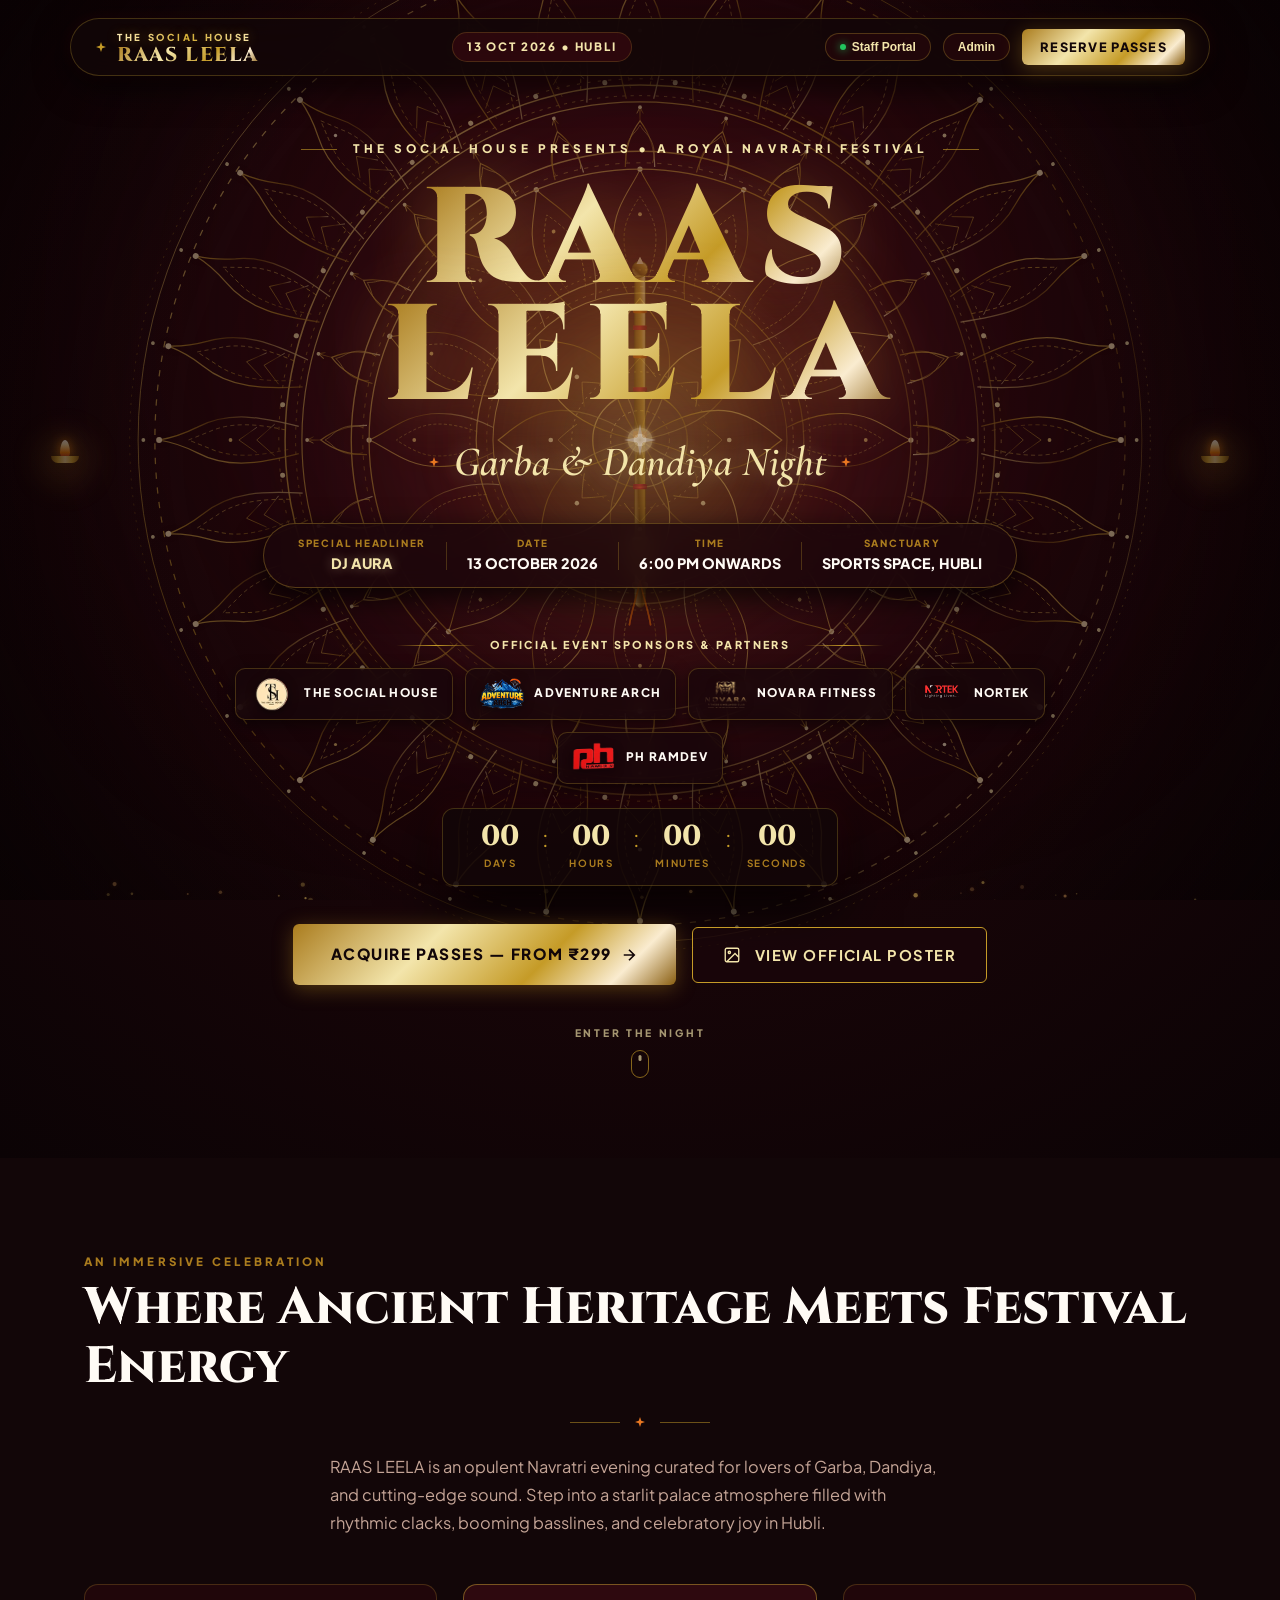
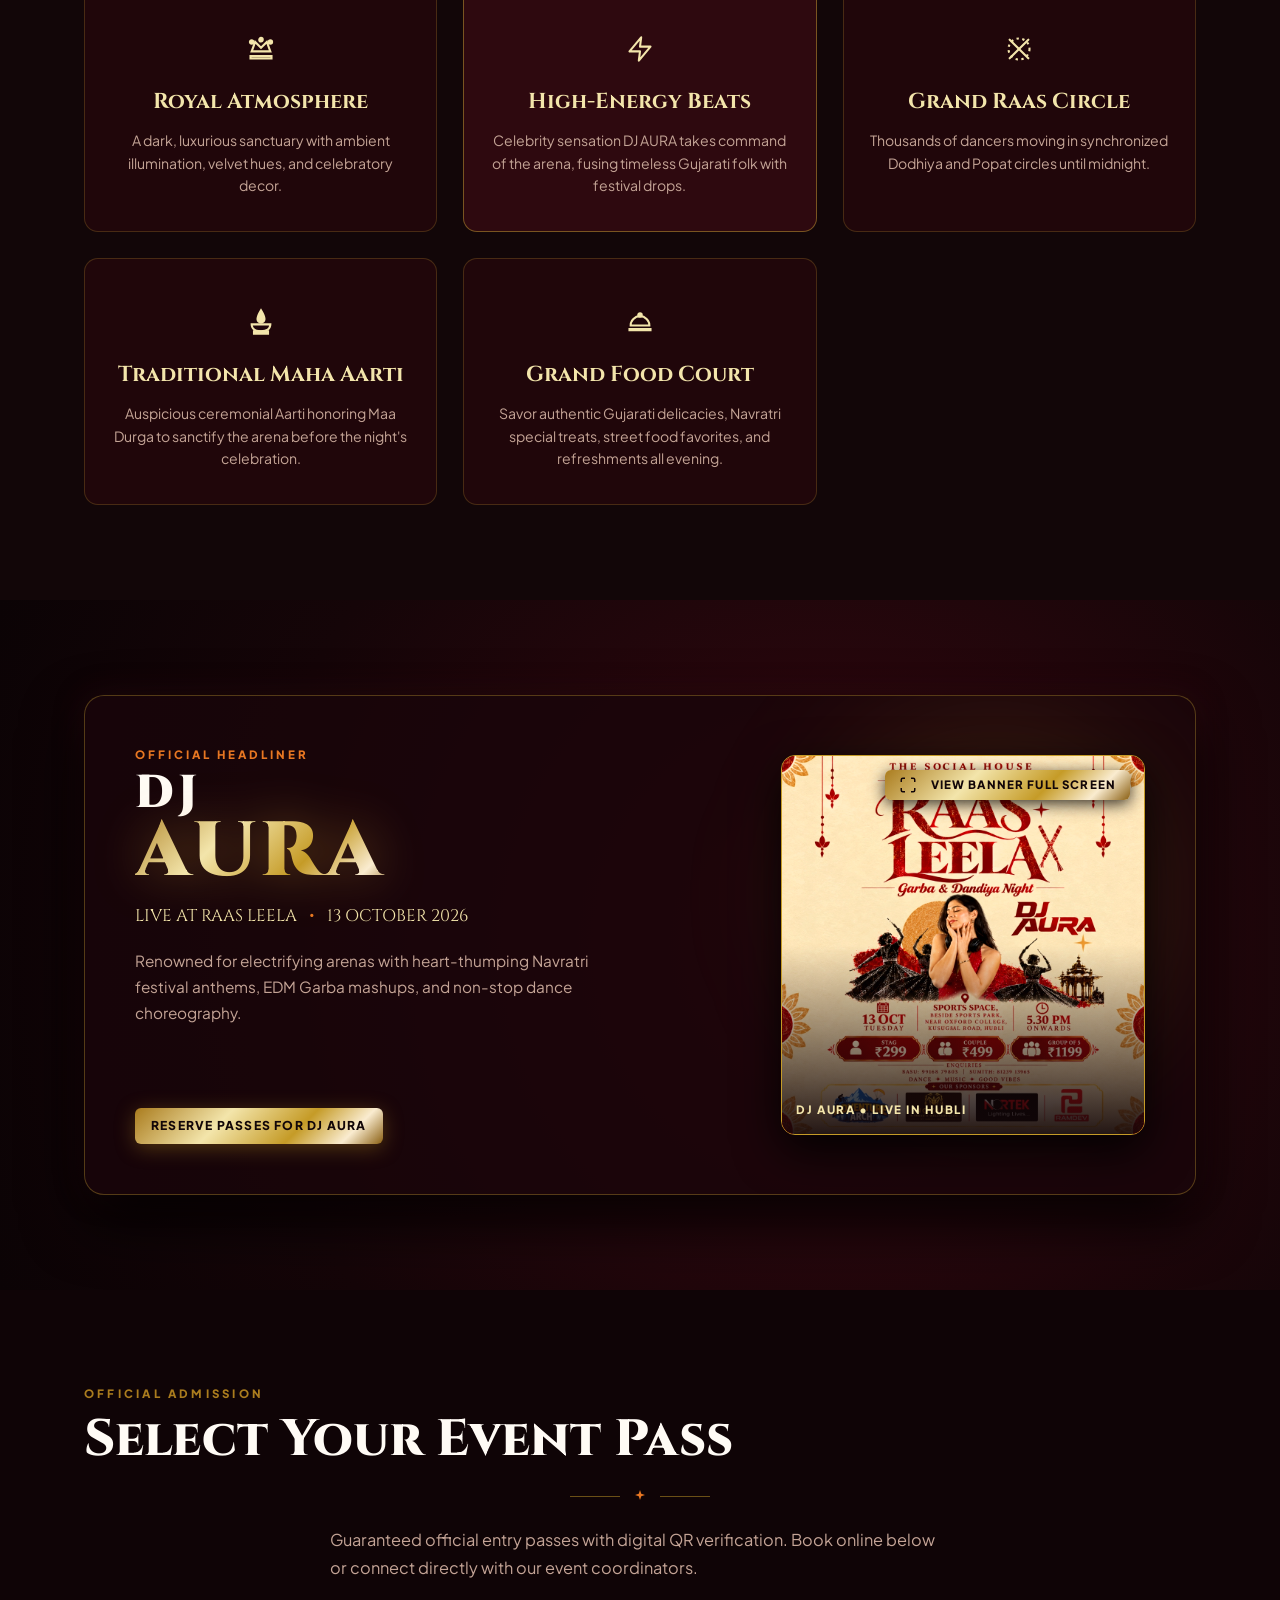
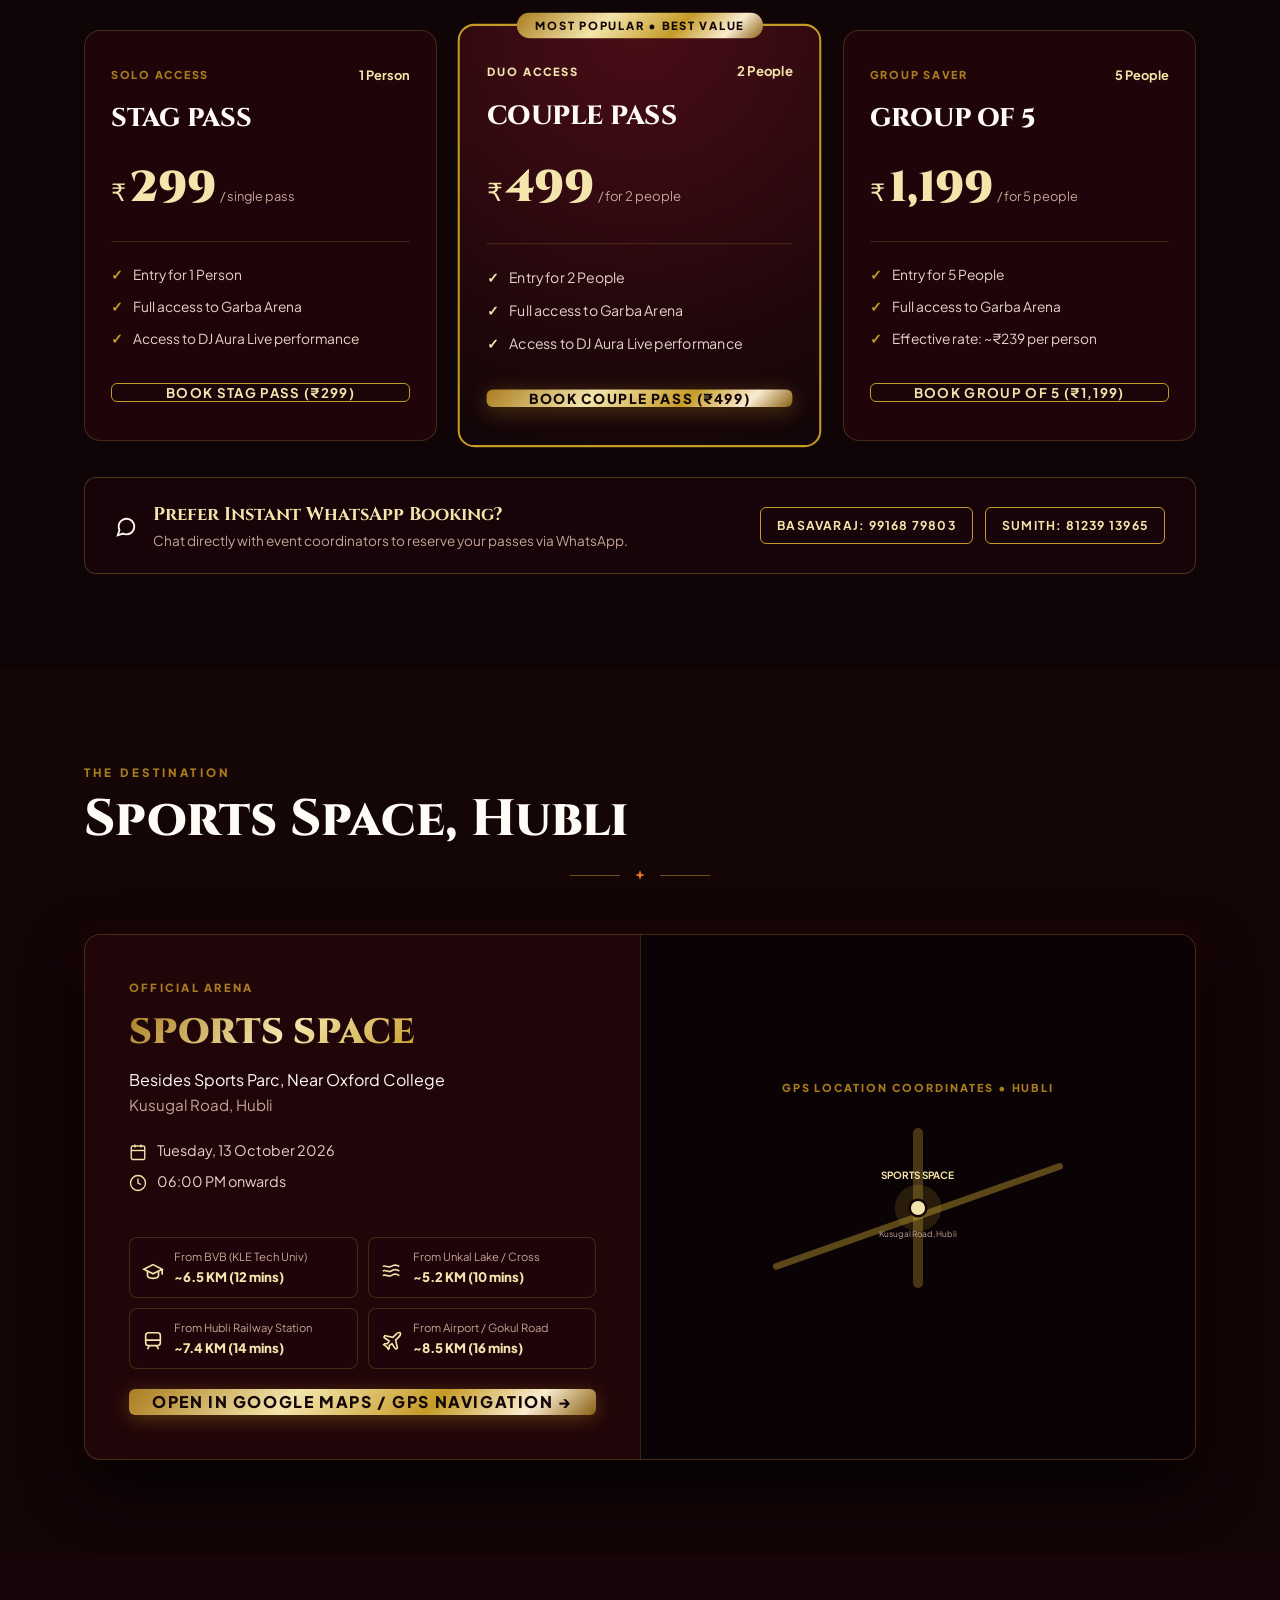
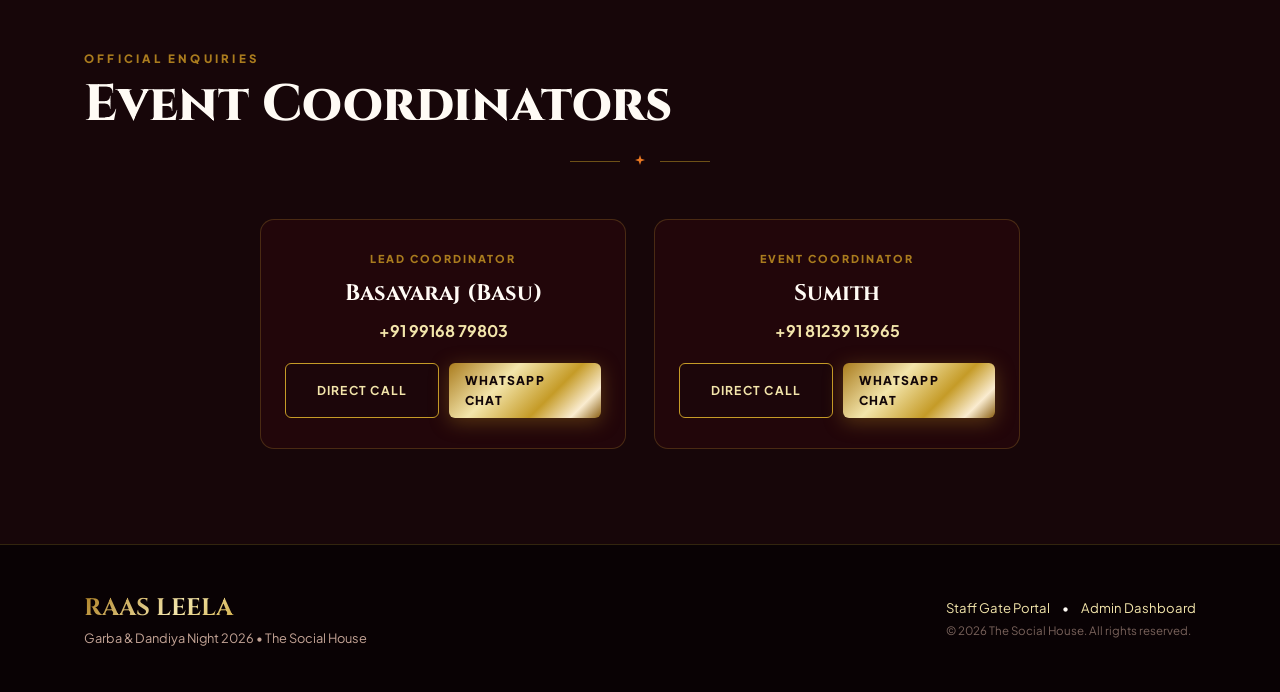
==== commit a48a58e7: "Add files via upload" ====
--- a/index.html
+++ b/index.html
@@ -1218,12 +1218,11 @@
             <h5>Razorpay credentials/configuration required.</h5>
           </div>
           <p class="notice-desc">
-            To enable live/test Razorpay payments, please configure your API keys in <code>gateway-config.js</code> or your backend environment:
+            To enable Razorpay payments, please configure your credentials in Netlify Site configuration &gt; Environment variables:
           </p>
           <div class="config-keys-list">
-            <div>&bull; <code>RAZORPAY_KEY_ID</code> (e.g. <code>rzp_test_...</code> or <code>rzp_live_...</code>)</div>
-            <div>&bull; <code>RAZORPAY_KEY_SECRET</code> (Server-side HMAC signature verification secret)</div>
-            <div>&bull; <code>WEBHOOK_SECRET</code> (Optional server webhook secret)</div>
+            <div>&bull; <code>RAZORPAY_KEY_ID</code> &mdash; Scope must include <strong>Functions</strong> (or All scopes)</div>
+            <div>&bull; <code>RAZORPAY_KEY_SECRET</code> &mdash; Scope must include <strong>Functions</strong> (Server-side HMAC only)</div>
           </div>
           <p class="config-keys-note">Booking remains PENDING/UNPAID. No ticket or QR will be issued without verified payment.</p>
           <button type="button" class="btn btn-gold-shimmer btn-sm btn-block" id="retryAfterConfigBtn" style="margin-top: 10px;">
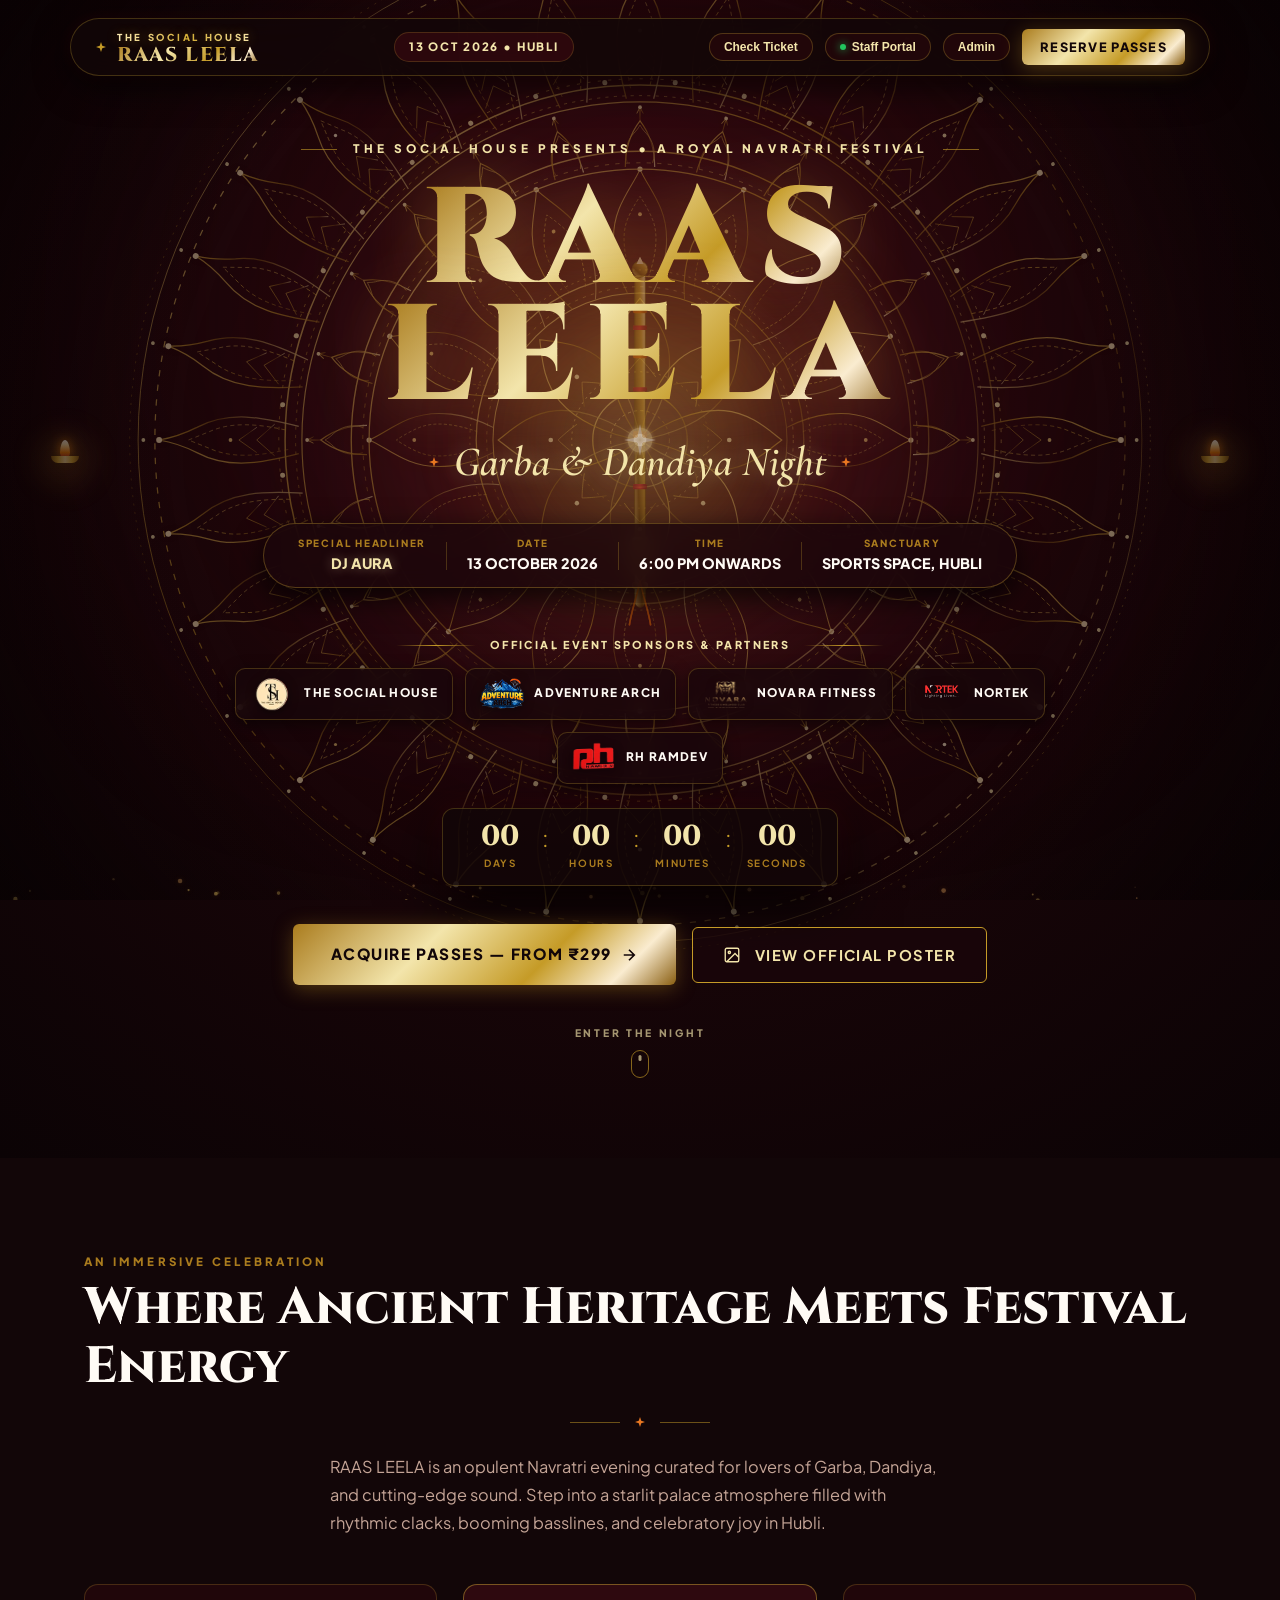
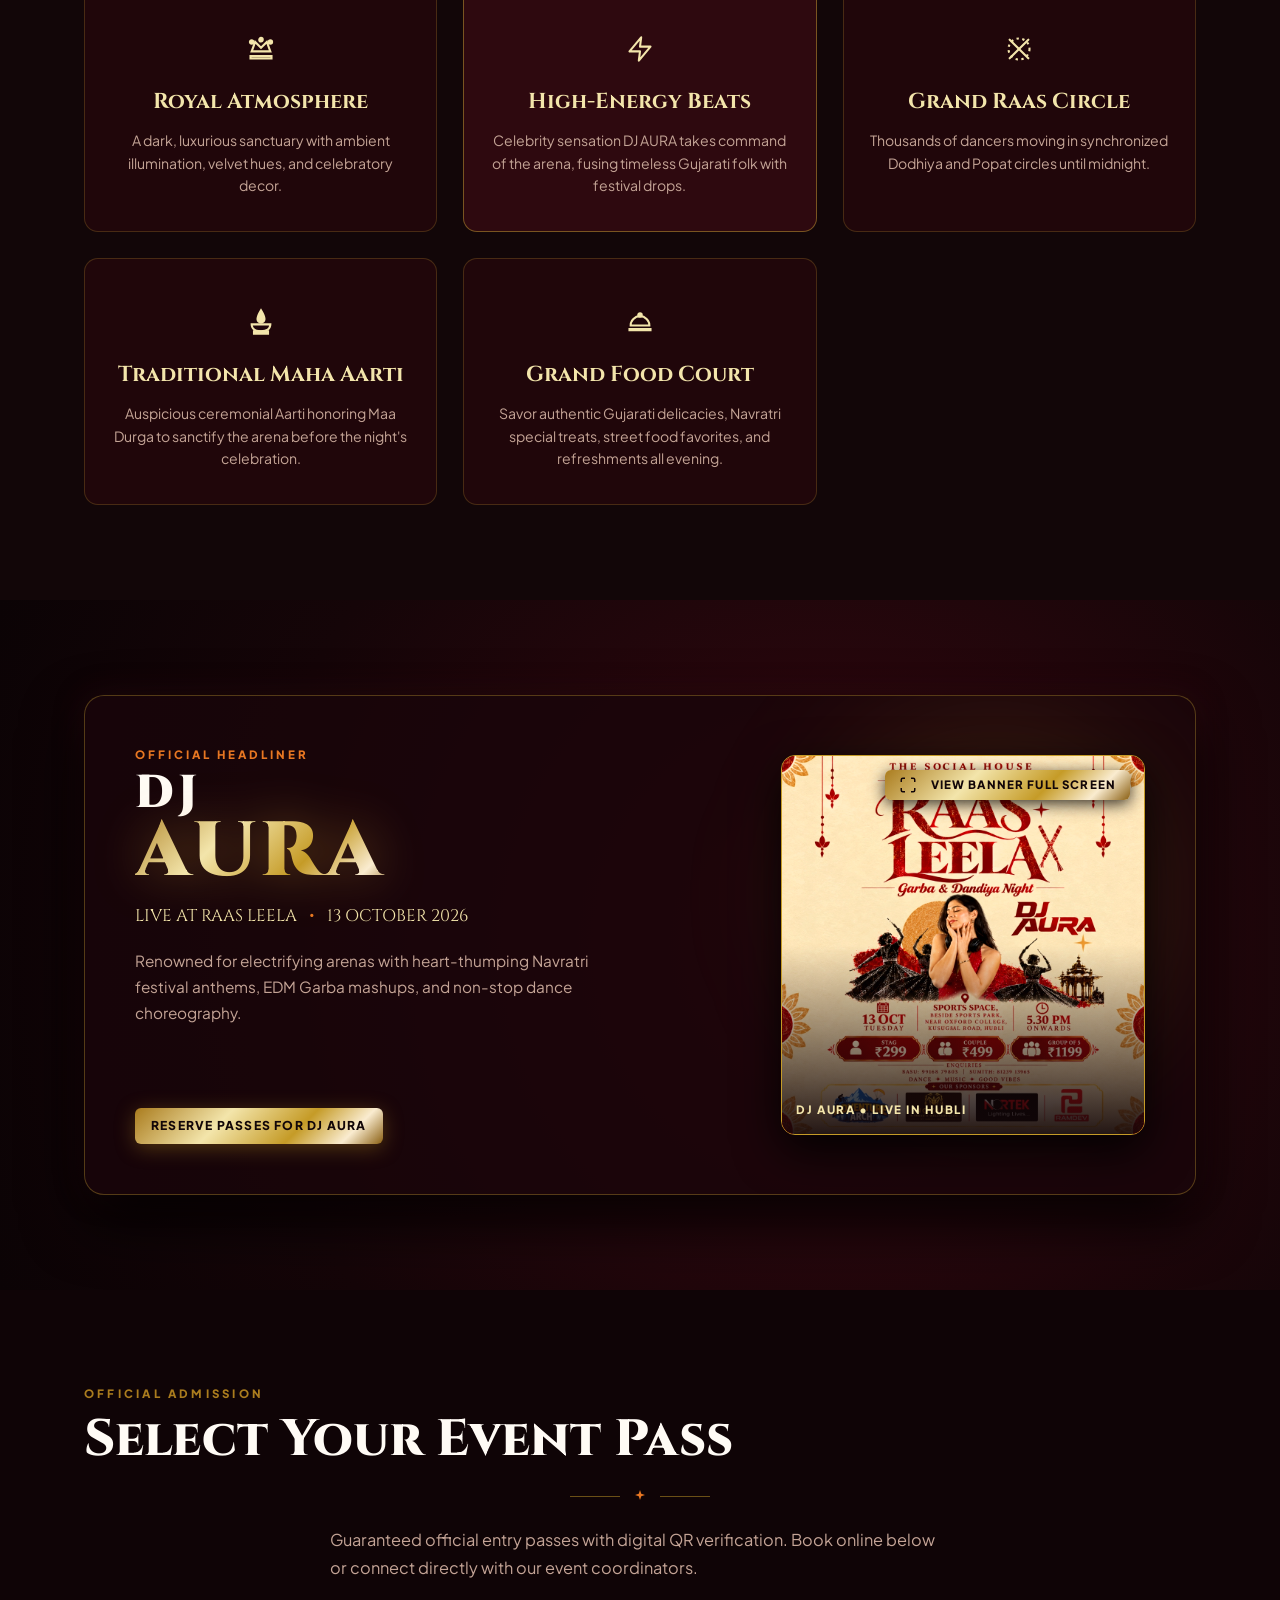
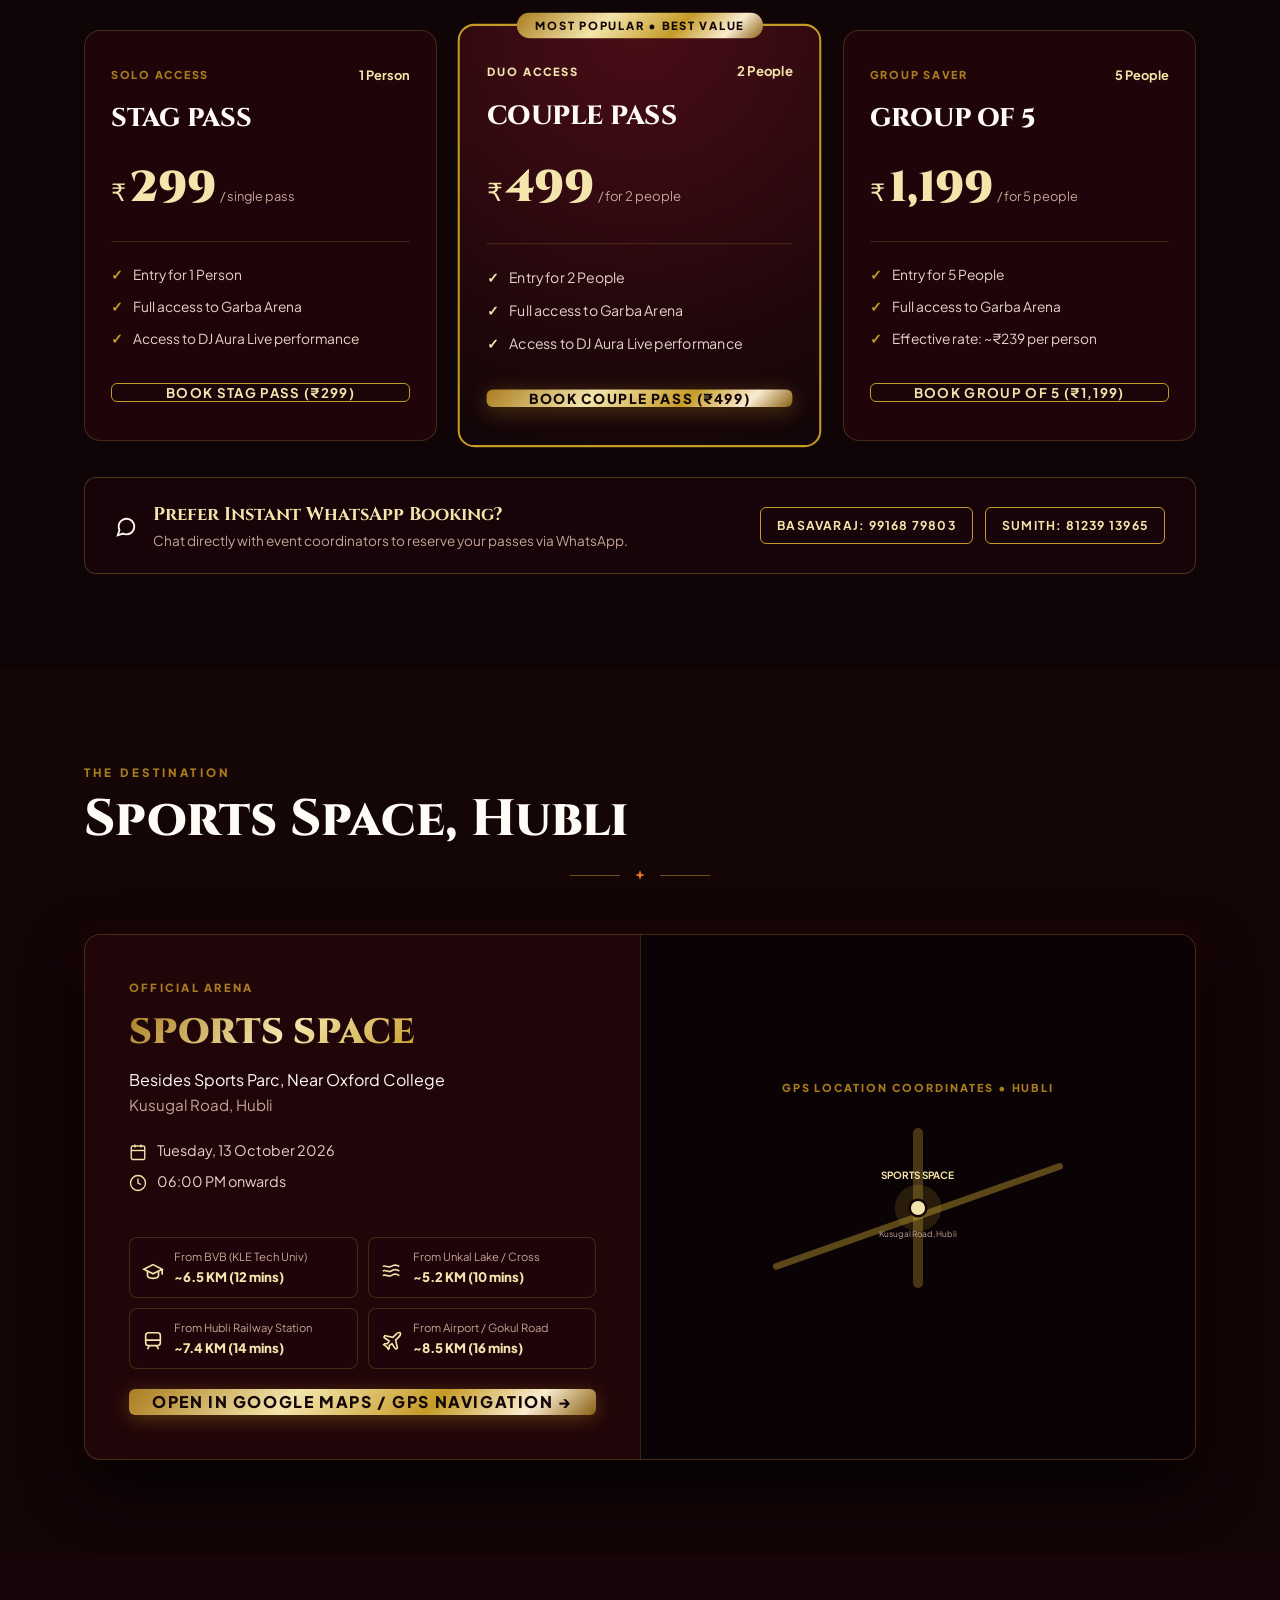
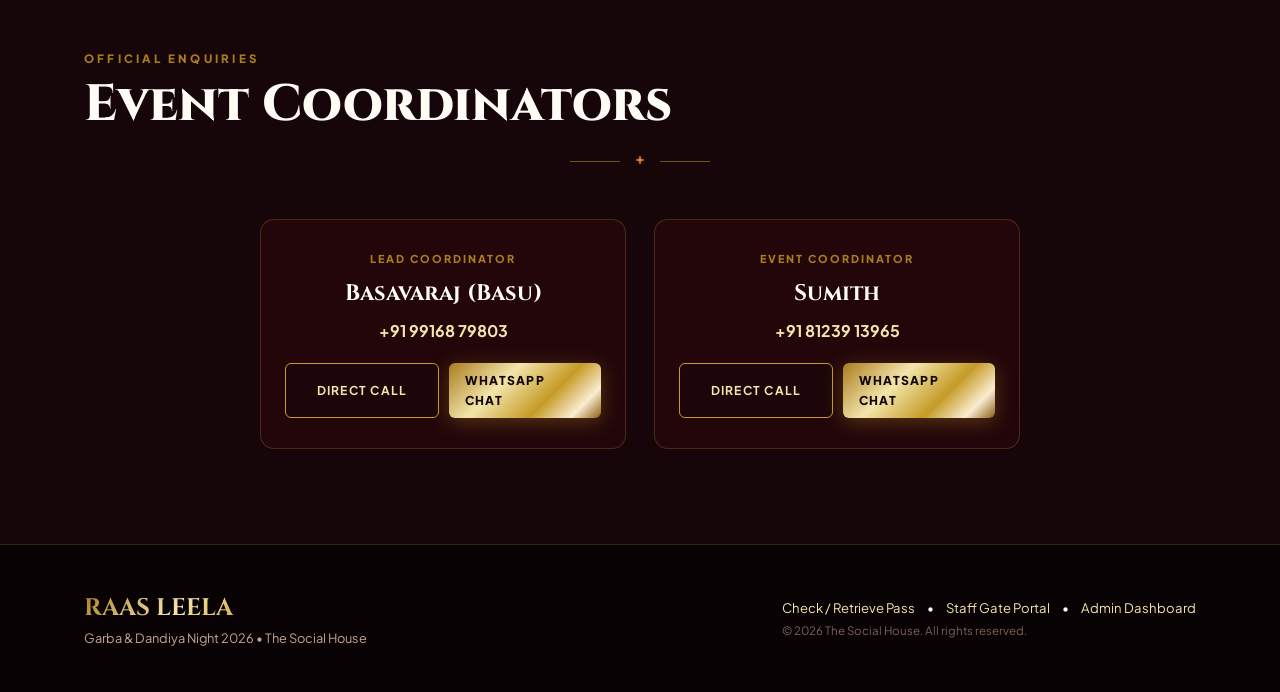
==== commit 2b0d2970: "Add files via upload" ====
--- a/index.html
+++ b/index.html
@@ -22,6 +22,24 @@
   <link href="https://fonts.googleapis.com/css2?family=Cinzel:wght@600;700;800;900&family=Cormorant+Garamond:ital,wght@0,600;0,700;1,400;1,600&family=Plus+Jakarta+Sans:wght@300;400;500;600;700;800&display=swap" rel="stylesheet">
 
   <link rel="stylesheet" href="styles.css">
+  <script>
+    // Ensure fresh homepage visits always start at top hero section
+    if ('scrollRestoration' in history) {
+      history.scrollRestoration = 'manual';
+    }
+    (function () {
+      var h = (window.location.hash || '').toLowerCase();
+      var isPortal = h.indexOf('#staff') === 0 || h.indexOf('#admin') === 0 || h.indexOf('#check-ticket') === 0 || h.indexOf('#lookup') === 0 || h.indexOf('#my-ticket') === 0 || h.indexOf('verify') !== -1;
+      if (!isPortal) {
+        if (h === '#passes') {
+          try {
+            history.replaceState(null, document.title, window.location.pathname + window.location.search);
+          } catch (_) {}
+        }
+        window.scrollTo(0, 0);
+      }
+    })();
+  </script>
 </head>
 <body class="theme-cinematic-night">
 
@@ -57,6 +75,11 @@
 
       <!-- Action Controls -->
       <div class="nav-actions">
+        <!-- Check Ticket Trigger -->
+        <button type="button" class="nav-portal-btn" id="navCheckTicketBtn" title="Check or Retrieve Your Ticket">
+          <span>Check Ticket</span>
+        </button>
+
         <!-- Gate Staff Check-In Trigger -->
         <button type="button" class="nav-portal-btn" id="navStaffPortalBtn" title="Gate Staff Verification & Check-in">
           <span class="status-live-indicator"></span>
@@ -100,6 +123,7 @@
         <a href="#concierge" class="d-link">Official Contacts</a>
       </div>
       <div class="drawer-portal-actions">
+        <button type="button" class="d-portal-btn" id="dCheckTicketBtn">Check / Retrieve Pass</button>
         <button type="button" class="d-portal-btn" id="dStaffBtn">Staff Gate Check-In</button>
         <button type="button" class="d-portal-btn" id="dAdminBtn">Admin Analytics</button>
       </div>
@@ -515,11 +539,11 @@
               </div>
               <span class="sp-label">NORTEK</span>
             </div>
-            <div class="sponsor-card-capsule" title="PH Ramdev - Associate Partner">
+            <div class="sponsor-card-capsule" title="RH Ramdev - Associate Partner">
               <div class="sp-img-box">
-                <img src="sponsor_ph_ramdev.png" alt="PH Ramdev" class="sp-img img-ramdev">
-              </div>
-              <span class="sp-label">PH RAMDEV</span>
+                <img src="sponsor_ph_ramdev.png" alt="RH Ramdev" class="sp-img img-ramdev">
+              </div>
+              <span class="sp-label">RH RAMDEV</span>
             </div>
           </div>
         </div>
@@ -1041,18 +1065,12 @@
   </main>
 
   <!-- ==========================================================================
-       MOBILE STICKY BOOKING CTA (Public Viewport)
+       MOBILE FLOATING BOOK NOW CTA (Bottom-Left Public Viewport)
        ========================================================================== -->
   <aside class="mobile-sticky-cta-bar" id="mobileStickyCta" aria-label="Quick Pass Reservation">
-    <div class="sticky-cta-inner">
-      <div class="sticky-cta-info">
-        <span class="sticky-cta-label">PASSES FROM</span>
-        <strong class="sticky-cta-price">&#8377;299</strong>
-      </div>
-      <button type="button" class="btn btn-gold-shimmer sticky-cta-btn trigger-checkout-btn" data-category="stag" data-price="299" data-admit="1" id="stickyBookBtn">
-        <span>BOOK NOW</span>
-      </button>
-    </div>
+    <a href="#passes" class="btn btn-gold-shimmer sticky-cta-btn" id="stickyBookBtn" aria-label="Book Now">
+      <span>BOOK NOW</span>
+    </a>
   </aside>
 
   <!-- ==========================================================================
@@ -1066,6 +1084,8 @@
       </div>
       <div class="footer-operations-pane">
         <div class="portal-links-row">
+          <a href="#" id="footerCheckTicketTrigger">Check / Retrieve Pass</a>
+          <span>&bull;</span>
           <a href="#" id="footerStaffTrigger">Staff Gate Portal</a>
           <span>&bull;</span>
           <a href="#" id="footerAdminTrigger">Admin Dashboard</a>
@@ -1146,88 +1166,94 @@
         </form>
       </div>
 
-      <!-- STEP 2: CLEAN BOOKING CONFIRMATION SCREEN (RAZORPAY STANDARD CHECKOUT) -->
-      <div id="bookingConfirmStep" style="display: none;">
+      <!-- STEP 2: PERSONAL UPI PAYMENT SCREEN -->
+      <div id="bookingPaymentStep" style="display: none;">
         <div class="dialog-header">
-          <span class="dialog-eyebrow">RAAS LEELA</span>
-          <h3 class="dialog-title">COMPLETE YOUR BOOKING</h3>
-          <p class="dialog-desc">Order Reference: <strong id="confirmOrderRef" class="code-font" style="color:var(--gold-champagne);">ORD-RL26-00000</strong></p>
-        </div>
-
-        <div class="booking-confirm-card">
+          <span class="dialog-eyebrow">RAAS LEELA 2026</span>
+          <h3 class="dialog-title">SCAN &amp; PAY VIA UPI</h3>
+          <p class="dialog-desc">Booking ID: <strong id="upiBookingIdDisplay" class="code-font" style="color:var(--gold-champagne);">RL-00000000</strong></p>
+        </div>
+
+        <div class="booking-confirm-card" style="margin-bottom: 14px;">
           <div class="confirm-pass-badge-row">
-            <span class="confirm-pass-title" id="confirmPassTitle">STAG PASS</span>
-            <span class="confirm-headcount-badge" id="confirmHeadcountBadge">1 PERSON</span>
-          </div>
-
+            <span class="confirm-pass-title" id="upiPassTitle">COUPLE PASS</span>
+            <span class="confirm-headcount-badge" id="upiHeadcountBadge">2 PEOPLE</span>
+          </div>
           <div class="confirm-attendee-mini">
-            <span id="confirmAttendeeName">Rahul Sharma</span> &bull; <span id="confirmAttendeePhone">9876543210</span>
-          </div>
-
+            <span id="upiAttendeeName">Attendee</span> &bull; <span id="upiAttendeePhone">Phone</span>
+          </div>
           <div class="confirm-divider"></div>
-
           <div class="confirm-total-line">
-            <span class="confirm-total-label">TOTAL</span>
-            <strong class="confirm-total-amount" id="confirmTotalAmount">&#8377;299</strong>
-          </div>
-        </div>
-
-        <!-- Real Razorpay Standard Checkout Launch Button -->
-        <button type="button" class="btn btn-gold-shimmer btn-block btn-lg" id="proceedToPaymentBtn">
-          <span>PROCEED TO PAYMENT</span>
-        </button>
-
-        <!-- Secondary Action: Modify Details -->
-        <div class="confirm-back-wrap" style="margin-top: 10px;">
-          <button type="button" class="btn btn-plain-dark btn-sm btn-block" id="backToFormBtn">
-            <span>&larr; Modify Attendee Details</span>
+            <span class="confirm-total-label">AMOUNT TO PAY</span>
+            <strong class="confirm-total-amount" id="upiAmountToPay">&#8377;499</strong>
+          </div>
+        </div>
+
+        <!-- Personal UPI QR Box -->
+        <div class="upi-payment-stage">
+          <div class="upi-qr-box">
+            <img src="upi-qr.png" id="personalUpiQrImage" alt="Personal UPI QR Code">
+          </div>
+          <div class="upi-apps-row">
+            <span>&bull; Google Pay</span>
+            <span>&bull; PhonePe</span>
+            <span>&bull; Paytm</span>
+            <span>&bull; Any UPI</span>
+          </div>
+        </div>
+
+        <div class="upi-instruction-card">
+          <ol>
+            <li>Scan the QR code above using your preferred UPI app.</li>
+            <li>Ensure the payment amount is exactly <strong id="upiAmountInstruction">&#8377;499</strong>.</li>
+            <li>After completing payment, copy the <strong>UPI Transaction / Reference ID (UTR)</strong> from your app and paste it below.</li>
+          </ol>
+        </div>
+
+        <!-- UPI Transaction Input Form -->
+        <form id="upiSubmissionForm">
+          <div class="upi-utr-input-wrap">
+            <label for="upiUtrInput">UPI Transaction / Reference ID (UTR):</label>
+            <input type="text" id="upiUtrInput" class="upi-utr-input" placeholder="e.g. 429183920194 (12-digit UTR)" required autocomplete="off">
+          </div>
+
+          <button type="submit" class="btn btn-gold-shimmer btn-block btn-lg upi-submit-btn" id="submitUpiPaymentBtn">
+            <span>I HAVE PAID &mdash; SUBMIT FOR VERIFICATION</span>
           </button>
-        </div>
-
-        <!-- STATE: VERIFYING YOUR PAYMENT... -->
-        <div id="paymentVerifyingCard" class="payment-pending-card" style="display: none; margin-top: 16px;">
-          <div class="spinner-orbit"></div>
-          <h4>VERIFYING YOUR PAYMENT...</h4>
-          <p>Please wait while we confirm your payment.</p>
-        </div>
-
-        <!-- STATE: CUSTOMER CLOSES / CANCELS RAZORPAY -->
-        <div id="paymentCancelledCard" class="payment-alert-card warning-card" style="display: none; margin-top: 16px;">
-          <svg class="alert-icon" viewBox="0 0 24 24" width="30" height="30" fill="none" stroke="currentColor" stroke-width="2"><circle cx="12" cy="12" r="10"/><line x1="12" y1="8" x2="12" y2="12"/><line x1="12" y1="16" x2="12.01" y2="16"/></svg>
-          <h4>PAYMENT NOT COMPLETED</h4>
-          <p>Your booking has been saved, but your pass has not been issued.</p>
-          <button type="button" class="btn btn-gold-shimmer btn-sm btn-block" id="retryAfterCancelBtn" style="margin-top: 8px;">
-            <span>TRY PAYMENT AGAIN</span>
+        </form>
+
+        <p class="upi-disclaimer">
+          <strong>IMPORTANT:</strong> Clicking this button does not activate your ticket. It submits your payment claim for manual verification by the organizer. Once confirmed, your official pass and entry QR will be issued.
+        </p>
+
+        <div class="confirm-back-wrap" style="margin-top: 12px;">
+          <button type="button" class="btn btn-plain-dark btn-sm btn-block" id="backToFormFromUpiBtn">
+            <span>&larr; Modify Booking Details</span>
           </button>
         </div>
-
-        <!-- STATE: PAYMENT FAILED -->
-        <div id="paymentFailedCard" class="payment-alert-card error-card" style="display: none; margin-top: 16px;">
-          <svg class="alert-icon" viewBox="0 0 24 24" width="30" height="30" fill="none" stroke="currentColor" stroke-width="2"><circle cx="12" cy="12" r="10"/><line x1="15" y1="9" x2="9" y2="15"/><line x1="9" y1="9" x2="15" y2="15"/></svg>
-          <h4>PAYMENT FAILED</h4>
-          <p>Your RAAS LEELA pass has NOT been issued.</p>
-          <button type="button" class="btn btn-gold-shimmer btn-sm btn-block" id="retryAfterFailBtn" style="margin-top: 8px;">
-            <span>TRY PAYMENT AGAIN</span>
-          </button>
-        </div>
-
-        <!-- STATE: CONFIGURATION REQUIRED (When Razorpay Key ID is not configured) -->
-        <div id="gatewayConfigRequiredCard" class="payment-alert-card notice-card" style="display: none; margin-top: 16px;">
-          <div class="notice-badge-header">
-            <svg viewBox="0 0 24 24" width="20" height="20" fill="none" stroke="currentColor" stroke-width="2"><circle cx="12" cy="12" r="10"/><line x1="12" y1="8" x2="12" y2="12"/><line x1="12" y1="16" x2="12.01" y2="16"/></svg>
-            <h5>Razorpay credentials/configuration required.</h5>
-          </div>
-          <p class="notice-desc">
-            To enable Razorpay payments, please configure your credentials in Netlify Site configuration &gt; Environment variables:
-          </p>
-          <div class="config-keys-list">
-            <div>&bull; <code>RAZORPAY_KEY_ID</code> &mdash; Scope must include <strong>Functions</strong> (or All scopes)</div>
-            <div>&bull; <code>RAZORPAY_KEY_SECRET</code> &mdash; Scope must include <strong>Functions</strong> (Server-side HMAC only)</div>
-          </div>
-          <p class="config-keys-note">Booking remains PENDING/UNPAID. No ticket or QR will be issued without verified payment.</p>
-          <button type="button" class="btn btn-gold-shimmer btn-sm btn-block" id="retryAfterConfigBtn" style="margin-top: 10px;">
-            <span>TRY PAYMENT AGAIN</span>
-          </button>
+      </div>
+
+      <!-- STEP 2B: PAYMENT SUBMITTED (PENDING VERIFICATION) -->
+      <div id="bookingSubmittedStep" style="display: none;">
+        <div class="submitted-status-card">
+          <span class="submitted-status-badge">PAYMENT SUBMITTED</span>
+          <h4>PAYMENT CLAIM SUBMITTED</h4>
+          <span class="submitted-booking-id" id="submittedBookingIdDisplay">RL-00000000</span>
+          <p>Your payment reference has been recorded in the central event database.</p>
+          <p style="color:#ffd700; font-weight:600;">Your ticket will become available after the organizer confirms your payment.</p>
+          <div style="background:rgba(0,0,0,0.4); padding:10px 14px; border-radius:8px; margin-bottom:18px; font-size:0.8rem; text-align:left; color:#e5d3c8;">
+            <div>&bull; Pass: <strong id="submittedPassNameDisplay" style="color:#fff;">COUPLE PASS</strong></div>
+            <div>&bull; Amount: <strong id="submittedAmountDisplay" style="color:#4ade80;">&#8377;499</strong></div>
+            <div>&bull; Reference (UTR): <strong id="submittedUtrDisplay" style="color:#fde047; font-family:monospace;">UTR-123456</strong></div>
+          </div>
+          <div style="display: flex; flex-direction: column; gap: 10px;">
+            <button type="button" class="btn btn-gold-shimmer btn-block" id="checkSubmittedTicketBtn">
+              <span>CHECK TICKET STATUS</span>
+            </button>
+            <button type="button" class="btn btn-plain-dark btn-block" id="closeSubmittedBookingBtn">
+              <span>CLOSE</span>
+            </button>
+          </div>
         </div>
       </div>
 
@@ -1577,6 +1603,31 @@
               <span>Export CSV Roster</span>
             </button>
             <button type="button" class="portal-signout-btn" id="adminSignoutBtn">LOG OUT</button>
+          </div>
+        </div>
+
+        <!-- New Payment Request Live Notification -->
+        <div id="adminPendingAlertBanner" class="admin-pending-alert-banner" style="display: none;">
+          <div>🔔 <strong>New Payment Verification Request</strong> &mdash; <span id="alertPendingNoticeText">1 request awaiting verification</span></div>
+          <button type="button" class="btn btn-sm btn-glass-gold" id="jumpToPendingBtn">Review Now &darr;</button>
+        </div>
+
+        <!-- PENDING PAYMENT VERIFICATIONS (Manual Organizer Approval Section) -->
+        <div class="admin-pending-section" id="adminPendingSection">
+          <div class="pending-section-header">
+            <div class="pending-section-title">
+              <span>PENDING PAYMENT VERIFICATIONS</span>
+              <span class="badge-pending-count" id="adminPendingCountBadge">0 PENDING</span>
+            </div>
+            <button type="button" class="btn btn-glass-gold btn-sm" id="refreshAdminDataBtn" title="Refresh from database">
+              <span>&#x21bb; Refresh</span>
+            </button>
+          </div>
+
+          <div id="adminPendingListContainer" class="pending-items-grid">
+            <div style="text-align: center; padding: 24px; color: rgba(255, 255, 255, 0.5); font-size: 0.85rem;" id="noPendingRequestsPlaceholder">
+              &check; No pending payment verification requests. All bookings processed.
+            </div>
           </div>
         </div>
 
@@ -1689,8 +1740,76 @@
     </div>
   </div>
 
+  <!-- ADMIN APPROVAL CONFIRMATION MODAL -->
+  <div class="modal-scrim" id="adminApproveModal" aria-hidden="true" style="z-index: 10000;">
+    <div class="admin-confirm-dialog">
+      <div style="color: #4ade80; font-size: 2rem; margin-bottom: 8px;">&check;</div>
+      <h4>APPROVE PAYMENT CONFIRMATION</h4>
+      <p id="adminApproveConfirmText">
+        Have you personally verified that <strong id="approveModalAmountText">&#8377;499</strong> was received in your UPI account for Booking <strong class="code-font" id="approveModalBookingId">RL-00000000</strong>?
+      </p>
+      <div class="admin-confirm-actions">
+        <button type="button" class="btn btn-plain-dark btn-sm" id="cancelApproveModalBtn">CANCEL</button>
+        <button type="button" class="btn btn-approve-payment btn-sm" id="confirmApproveModalBtn">YES, APPROVE PAYMENT</button>
+      </div>
+    </div>
+  </div>
+
+  <!-- ADMIN REJECTION CONFIRMATION MODAL -->
+  <div class="modal-scrim" id="adminRejectModal" aria-hidden="true" style="z-index: 10000;">
+    <div class="admin-confirm-dialog">
+      <div style="color: #f87171; font-size: 2rem; margin-bottom: 8px;">&times;</div>
+      <h4>REJECT PAYMENT CONFIRMATION</h4>
+      <p id="adminRejectConfirmText">
+        Are you sure you want to reject payment for Booking <strong class="code-font" id="rejectModalBookingId">RL-00000000</strong>?
+      </p>
+      <div style="margin-bottom: 16px; text-align: left;">
+        <label for="rejectReasonInput" style="font-size: 0.75rem; color: #c4a496; display: block; margin-bottom: 4px;">Reason for Rejection (Optional):</label>
+        <input type="text" id="rejectReasonInput" class="dark-input" placeholder="e.g. UTR not found in bank statement" style="width: 100%;">
+      </div>
+      <div class="admin-confirm-actions">
+        <button type="button" class="btn btn-plain-dark btn-sm" id="cancelRejectModalBtn">CANCEL</button>
+        <button type="button" class="btn btn-reject-payment btn-sm" id="confirmRejectModalBtn">YES, REJECT PAYMENT</button>
+      </div>
+    </div>
+  </div>
+
   <!-- ==========================================================================
-       4. POSTER LIGHTBOX MODAL
+       4. CHECK / RETRIEVE MY TICKET MODAL
+       ========================================================================== -->
+  <div class="modal-scrim" id="checkTicketModal" aria-hidden="true">
+    <div class="modal-dialog-box" style="max-width: 480px;">
+      <button type="button" class="dialog-close-btn" id="checkTicketModalCloseBtn" aria-label="Close ticket lookup">&times;</button>
+      
+      <div class="dialog-header">
+        <span class="dialog-eyebrow">RAAS LEELA 2026</span>
+        <h3 class="dialog-title">CHECK / RETRIEVE PASS</h3>
+        <p class="dialog-desc">Enter your Booking ID and registered WhatsApp number to check verification status or retrieve your digital pass.</p>
+      </div>
+
+      <form id="checkTicketForm" style="margin-bottom: 16px;">
+        <div class="form-group text-left" style="margin-bottom: 14px;">
+          <label for="lookupBookingIdInput" style="display:block; font-size:0.8rem; font-weight:700; color:var(--gold-champagne); margin-bottom:4px;">Booking ID:</label>
+          <input type="text" id="lookupBookingIdInput" class="dark-input" placeholder="e.g. RL-74920158" required style="width:100%; font-family:monospace; text-transform:uppercase;">
+        </div>
+
+        <div class="form-group text-left" style="margin-bottom: 16px;">
+          <label for="lookupPhoneInput" style="display:block; font-size:0.8rem; font-weight:700; color:var(--gold-champagne); margin-bottom:4px;">Registered WhatsApp Number:</label>
+          <input type="tel" id="lookupPhoneInput" class="dark-input" placeholder="10-digit number" required style="width:100%;">
+        </div>
+
+        <button type="submit" class="btn btn-gold-shimmer btn-block btn-lg" id="submitCheckTicketBtn" style="min-height: 48px;">
+          <span>CHECK TICKET STATUS</span>
+        </button>
+      </form>
+
+      <!-- Status Card Display -->
+      <div id="lookupResultContainer" style="display: none; margin-top: 14px;"></div>
+    </div>
+  </div>
+
+  <!-- ==========================================================================
+       5. POSTER LIGHTBOX MODAL
        ========================================================================== -->
   <div class="modal-scrim" id="posterLightboxModal" aria-hidden="true">
     <div class="poster-modal-viewport">
--- a/styles.css
+++ b/styles.css
@@ -3554,23 +3554,30 @@
 }
 
 /* --------------------------------------------------------------------------
-   2. MOBILE STICKY BOOKING CTA BAR
+   2. MOBILE FLOATING BOOK NOW CTA (BOTTOM-LEFT)
    -------------------------------------------------------------------------- */
 .mobile-sticky-cta-bar {
   position: fixed;
-  bottom: 0;
-  left: 0;
-  width: 100%;
-  z-index: 95;
-  background: rgba(18, 6, 8, 0.95);
-  border-top: 1px solid rgba(212, 175, 55, 0.35);
-  backdrop-filter: blur(16px);
-  -webkit-backdrop-filter: blur(16px);
-  padding: 10px 18px;
-  padding-bottom: calc(10px + env(safe-area-inset-bottom, 0px));
-  box-shadow: 0 -8px 25px rgba(0, 0, 0, 0.8), 0 0 15px rgba(74, 13, 22, 0.3);
-  transform: translateY(120%);
-  transition: transform 0.35s cubic-bezier(0.16, 1, 0.3, 1);
+  bottom: 20px;
+  bottom: max(20px, env(safe-area-inset-bottom, 20px));
+  left: 16px;
+  left: max(16px, env(safe-area-inset-left, 16px));
+  right: auto;
+  top: auto;
+  width: auto;
+  max-width: calc(100vw - 32px);
+  z-index: 995;
+  background: transparent;
+  border: none;
+  box-shadow: none;
+  backdrop-filter: none;
+  -webkit-backdrop-filter: none;
+  padding: 0;
+  margin: 0;
+  transform: translateY(140%);
+  transition: transform 0.35s cubic-bezier(0.16, 1, 0.3, 1), opacity 0.35s ease;
+  opacity: 0;
+  pointer-events: none;
   display: none;
 }
 
@@ -3582,44 +3589,40 @@
 
 .mobile-sticky-cta-bar.is-visible {
   transform: translateY(0);
-}
-
-.sticky-cta-inner {
-  max-width: 520px;
-  margin: 0 auto;
-  display: flex;
-  align-items: center;
-  justify-content: space-between;
-  gap: 14px;
-}
-
-.sticky-cta-info {
-  display: flex;
-  flex-direction: column;
-}
-
-.sticky-cta-label {
-  font-size: 0.62rem;
-  font-weight: 800;
-  letter-spacing: 0.16em;
-  color: var(--gold-brass);
-}
-
-.sticky-cta-price {
-  font-family: var(--font-serif-display);
-  font-size: 1.3rem;
-  font-weight: 900;
-  color: var(--gold-champagne);
-  line-height: 1;
+  opacity: 1;
+  pointer-events: auto;
 }
 
 .sticky-cta-btn {
-  padding: 10px 22px;
+  display: inline-flex;
+  align-items: center;
+  justify-content: center;
+  padding: 12px 24px;
   font-size: 0.82rem;
   font-weight: 800;
-  border-radius: 20px;
+  letter-spacing: 0.08em;
+  text-transform: uppercase;
+  border-radius: 9999px;
   min-height: 44px;
-  box-shadow: 0 4px 14px rgba(212, 175, 55, 0.35);
+  line-height: 1;
+  text-decoration: none;
+  white-space: nowrap;
+  background: var(--gold-foil-light, linear-gradient(135deg, #d4af37 0%, #f3e5ab 50%, #aa771c 100%));
+  color: #120608;
+  border: 1px solid rgba(243, 229, 171, 0.6);
+  box-shadow: 0 8px 24px rgba(0, 0, 0, 0.7), 0 0 16px rgba(212, 175, 55, 0.4);
+  cursor: pointer;
+  -webkit-tap-highlight-color: transparent;
+  transition: transform 0.2s cubic-bezier(0.16, 1, 0.3, 1), box-shadow 0.2s ease;
+}
+
+.sticky-cta-btn:hover {
+  transform: translateY(-2px);
+  box-shadow: 0 10px 28px rgba(0, 0, 0, 0.8), 0 0 20px rgba(243, 229, 171, 0.55);
+}
+
+.sticky-cta-btn:active {
+  transform: scale(0.96);
 }
 
 /* --------------------------------------------------------------------------
@@ -4877,4 +4880,400 @@
   .laser-beam-animation, .pulse-ring-slow, .live-dot, .mouse-wheel {
     animation: none !important;
   }
+}
+
+/* ==========================================================================
+   PERSONAL UPI PAYMENT & ADMIN VERIFICATION SYSTEM
+   ========================================================================== */
+
+/* UPI QR Presentation */
+.upi-payment-stage {
+  text-align: center;
+  padding: 10px 0;
+}
+
+.upi-amount-hero {
+  background: rgba(38, 7, 13, 0.9);
+  border: 1.5px solid var(--gold-antique);
+  border-radius: 12px;
+  padding: 14px 18px;
+  margin-bottom: 18px;
+  display: flex;
+  justify-content: space-between;
+  align-items: center;
+}
+
+.upi-amount-label {
+  font-size: 0.82rem;
+  font-weight: 700;
+  letter-spacing: 0.1em;
+  color: var(--gold-champagne);
+  text-transform: uppercase;
+}
+
+.upi-amount-val {
+  font-family: var(--font-serif-display);
+  font-size: 1.7rem;
+  color: #ffd700;
+  font-weight: 700;
+}
+
+.upi-qr-box {
+  background: #ffffff;
+  border: 3px solid var(--gold-champagne);
+  border-radius: 16px;
+  padding: 16px;
+  display: inline-block;
+  margin: 0 auto 16px;
+  max-width: 260px;
+  width: 100%;
+  box-shadow: 0 10px 30px rgba(0, 0, 0, 0.6), 0 0 20px rgba(212, 175, 55, 0.2);
+}
+
+.upi-qr-box img {
+  width: 100%;
+  height: auto;
+  display: block;
+  border-radius: 8px;
+}
+
+.upi-apps-row {
+  display: flex;
+  justify-content: center;
+  gap: 12px;
+  margin-bottom: 14px;
+  font-size: 0.78rem;
+  color: var(--gold-ivory);
+  opacity: 0.9;
+}
+
+.upi-instruction-card {
+  background: rgba(22, 6, 9, 0.85);
+  border: 1px solid rgba(212, 175, 55, 0.25);
+  border-radius: 10px;
+  padding: 14px 16px;
+  text-align: left;
+  margin-bottom: 18px;
+  font-size: 0.82rem;
+  color: #e5d3c8;
+}
+
+.upi-instruction-card ol {
+  margin: 0;
+  padding-left: 20px;
+}
+
+.upi-instruction-card li {
+  margin-bottom: 6px;
+  line-height: 1.4;
+}
+
+.upi-instruction-card li:last-child {
+  margin-bottom: 0;
+}
+
+.upi-utr-input-wrap {
+  margin-bottom: 16px;
+  text-align: left;
+}
+
+.upi-utr-input-wrap label {
+  display: block;
+  font-size: 0.8rem;
+  font-weight: 700;
+  color: var(--gold-champagne);
+  margin-bottom: 6px;
+  letter-spacing: 0.04em;
+}
+
+.upi-utr-input {
+  width: 100%;
+  background: rgba(14, 4, 6, 0.9);
+  border: 1.5px solid var(--gold-antique);
+  border-radius: 8px;
+  padding: 12px 14px;
+  color: #fff;
+  font-size: 0.95rem;
+  font-family: monospace;
+  box-sizing: border-box;
+}
+
+.upi-utr-input:focus {
+  outline: none;
+  border-color: #ffd700;
+  box-shadow: 0 0 12px rgba(255, 215, 0, 0.3);
+}
+
+.upi-submit-btn {
+  min-height: 48px;
+  font-size: 0.95rem;
+  letter-spacing: 0.05em;
+  font-weight: 700;
+}
+
+.upi-disclaimer {
+  font-size: 0.72rem;
+  color: rgba(255, 255, 255, 0.6);
+  margin-top: 10px;
+  line-height: 1.4;
+}
+
+/* Payment Submitted Card */
+.submitted-status-card {
+  background: rgba(26, 8, 12, 0.95);
+  border: 1.5px solid var(--gold-antique);
+  border-radius: 14px;
+  padding: 24px 20px;
+  text-align: center;
+  margin-bottom: 16px;
+}
+
+.submitted-status-badge {
+  display: inline-block;
+  background: rgba(234, 179, 8, 0.15);
+  border: 1px solid rgba(234, 179, 8, 0.5);
+  color: #fef08a;
+  padding: 4px 12px;
+  border-radius: 999px;
+  font-size: 0.75rem;
+  font-weight: 800;
+  letter-spacing: 0.08em;
+  text-transform: uppercase;
+  margin-bottom: 12px;
+}
+
+.submitted-status-card h4 {
+  font-family: var(--font-serif-display);
+  font-size: 1.4rem;
+  color: var(--gold-ivory);
+  margin: 0 0 8px;
+}
+
+.submitted-booking-id {
+  font-family: monospace;
+  font-size: 1.2rem;
+  color: #ffd700;
+  margin-bottom: 12px;
+  display: block;
+}
+
+.submitted-status-card p {
+  font-size: 0.85rem;
+  color: #c4a496;
+  line-height: 1.5;
+  margin: 0 0 16px;
+}
+
+/* Admin Pending Payments Section */
+.admin-pending-section {
+  background: rgba(28, 7, 10, 0.9);
+  border: 1.5px solid rgba(234, 179, 8, 0.4);
+  border-radius: 12px;
+  padding: 20px;
+  margin-bottom: 24px;
+}
+
+.pending-section-header {
+  display: flex;
+  justify-content: space-between;
+  align-items: center;
+  margin-bottom: 16px;
+  border-bottom: 1px solid rgba(212, 175, 55, 0.2);
+  padding-bottom: 12px;
+}
+
+.pending-section-title {
+  font-family: var(--font-serif-display);
+  font-size: 1.15rem;
+  color: var(--gold-champagne);
+  display: flex;
+  align-items: center;
+  gap: 10px;
+}
+
+.badge-pending-count {
+  background: #ea580c;
+  color: #ffffff;
+  padding: 3px 10px;
+  border-radius: 999px;
+  font-size: 0.72rem;
+  font-weight: 800;
+  letter-spacing: 0.06em;
+}
+
+.pending-items-grid {
+  display: flex;
+  flex-direction: column;
+  gap: 12px;
+}
+
+.pending-item-card {
+  background: rgba(18, 5, 8, 0.95);
+  border: 1px solid rgba(212, 175, 55, 0.25);
+  border-radius: 10px;
+  padding: 16px 18px;
+  display: grid;
+  grid-template-columns: 1fr auto;
+  gap: 14px;
+  align-items: center;
+}
+
+@media (max-width: 768px) {
+  .pending-item-card {
+    grid-template-columns: 1fr;
+  }
+}
+
+.pending-item-main {
+  text-align: left;
+}
+
+.pending-item-header {
+  display: flex;
+  align-items: center;
+  gap: 10px;
+  margin-bottom: 6px;
+  flex-wrap: wrap;
+}
+
+.pending-bid {
+  font-family: monospace;
+  font-size: 0.95rem;
+  color: #ffd700;
+  font-weight: 700;
+}
+
+.pending-tier-badge {
+  background: rgba(212, 175, 55, 0.15);
+  border: 1px solid rgba(212, 175, 55, 0.3);
+  color: var(--gold-champagne);
+  padding: 2px 8px;
+  border-radius: 4px;
+  font-size: 0.7rem;
+  font-weight: 700;
+}
+
+.pending-amount-badge {
+  background: rgba(74, 222, 128, 0.15);
+  border: 1px solid rgba(74, 222, 128, 0.3);
+  color: #4ade80;
+  padding: 2px 8px;
+  border-radius: 4px;
+  font-size: 0.8rem;
+  font-weight: 800;
+}
+
+.pending-customer-line {
+  font-size: 0.85rem;
+  color: #ffffff;
+  margin-bottom: 6px;
+}
+
+.pending-utr-line {
+  font-size: 0.82rem;
+  color: #e5d3c8;
+  background: rgba(0, 0, 0, 0.4);
+  padding: 6px 10px;
+  border-radius: 6px;
+  display: inline-block;
+  margin-bottom: 4px;
+}
+
+.pending-utr-line strong {
+  color: #fde047;
+  font-family: monospace;
+  font-size: 0.9rem;
+}
+
+.pending-time {
+  font-size: 0.72rem;
+  color: rgba(255, 255, 255, 0.5);
+  display: block;
+}
+
+.pending-actions-wrap {
+  display: flex;
+  gap: 8px;
+  flex-wrap: wrap;
+}
+
+.btn-approve-payment {
+  background: linear-gradient(135deg, #15803d, #16a34a);
+  color: #ffffff;
+  border: 1px solid #22c55e;
+  padding: 10px 16px;
+  border-radius: 6px;
+  font-size: 0.8rem;
+  font-weight: 700;
+  cursor: pointer;
+  letter-spacing: 0.04em;
+  transition: all 0.2s ease;
+}
+
+.btn-approve-payment:hover {
+  background: linear-gradient(135deg, #16a34a, #22c55e);
+  box-shadow: 0 0 12px rgba(34, 197, 94, 0.4);
+}
+
+.btn-reject-payment {
+  background: rgba(185, 28, 28, 0.2);
+  color: #f87171;
+  border: 1px solid rgba(239, 68, 68, 0.4);
+  padding: 10px 14px;
+  border-radius: 6px;
+  font-size: 0.8rem;
+  font-weight: 700;
+  cursor: pointer;
+  letter-spacing: 0.04em;
+  transition: all 0.2s ease;
+}
+
+.btn-reject-payment:hover {
+  background: rgba(185, 28, 28, 0.4);
+  border-color: #ef4444;
+}
+
+/* Admin Alert Banner */
+.admin-pending-alert-banner {
+  background: linear-gradient(90deg, #ea580c, #c2410c);
+  color: #ffffff;
+  padding: 10px 16px;
+  border-radius: 8px;
+  margin-bottom: 16px;
+  font-size: 0.85rem;
+  font-weight: 700;
+  display: flex;
+  justify-content: space-between;
+  align-items: center;
+}
+
+/* Confirmation Dialogs */
+.admin-confirm-dialog {
+  background: #180509;
+  border: 1.5px solid var(--gold-champagne);
+  border-radius: 12px;
+  padding: 24px;
+  max-width: 420px;
+  margin: auto;
+  text-align: center;
+}
+
+.admin-confirm-dialog h4 {
+  font-family: var(--font-serif-display);
+  font-size: 1.25rem;
+  color: var(--gold-ivory);
+  margin-bottom: 12px;
+}
+
+.admin-confirm-dialog p {
+  font-size: 0.85rem;
+  color: #c4a496;
+  margin-bottom: 20px;
+  line-height: 1.5;
+}
+
+.admin-confirm-actions {
+  display: flex;
+  gap: 10px;
+  justify-content: center;
 }
